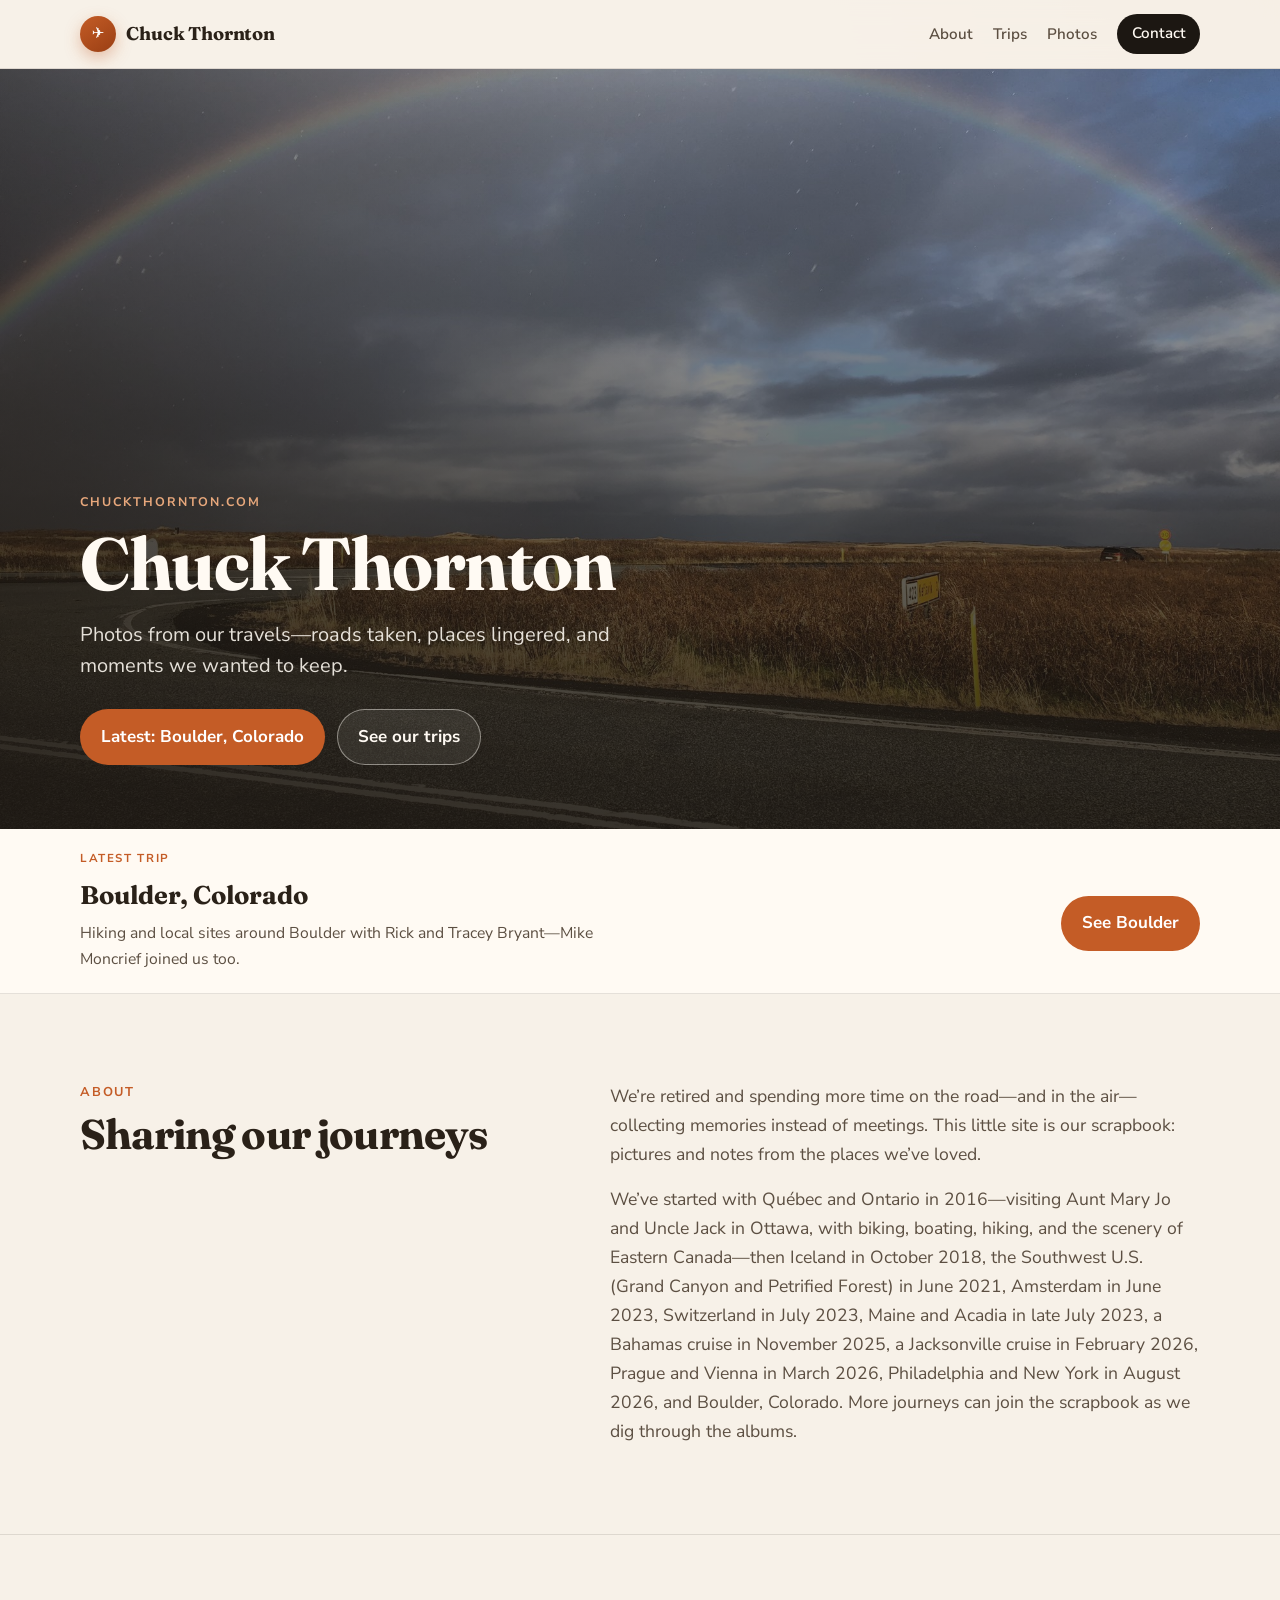
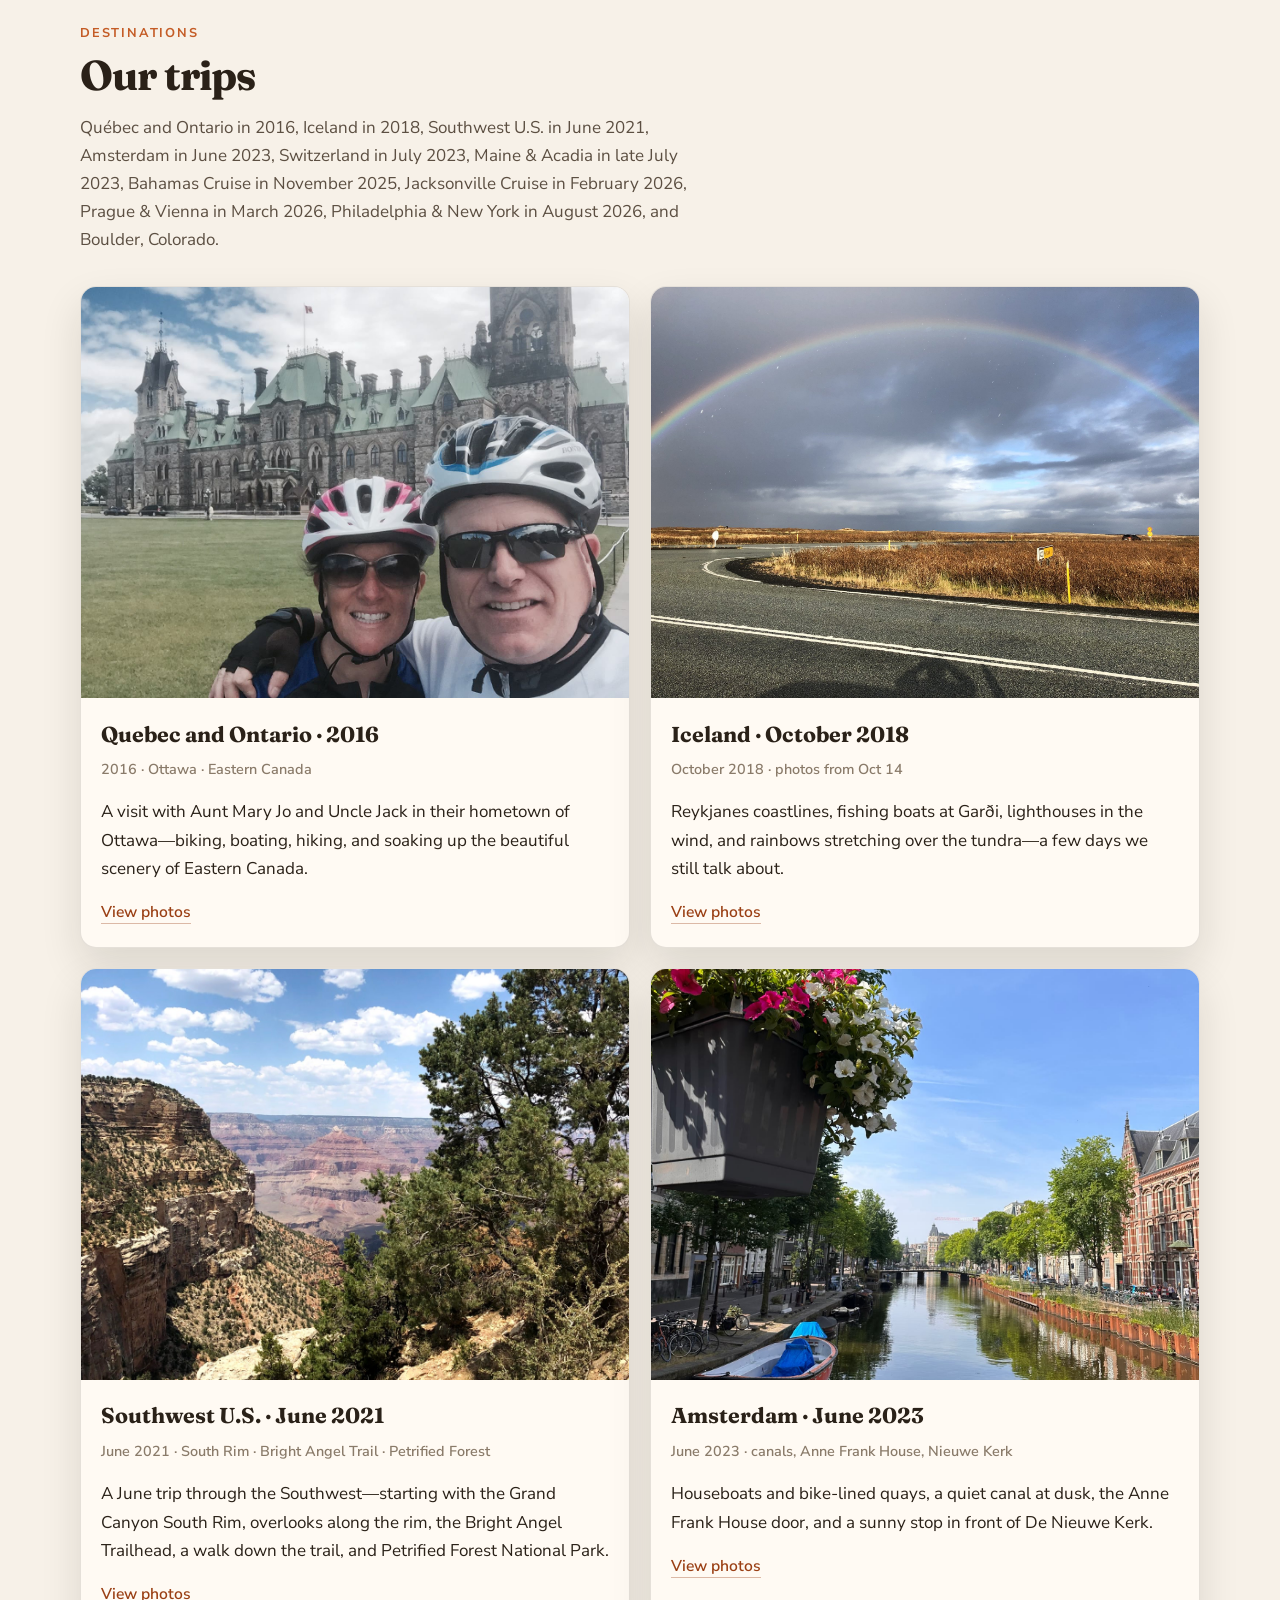
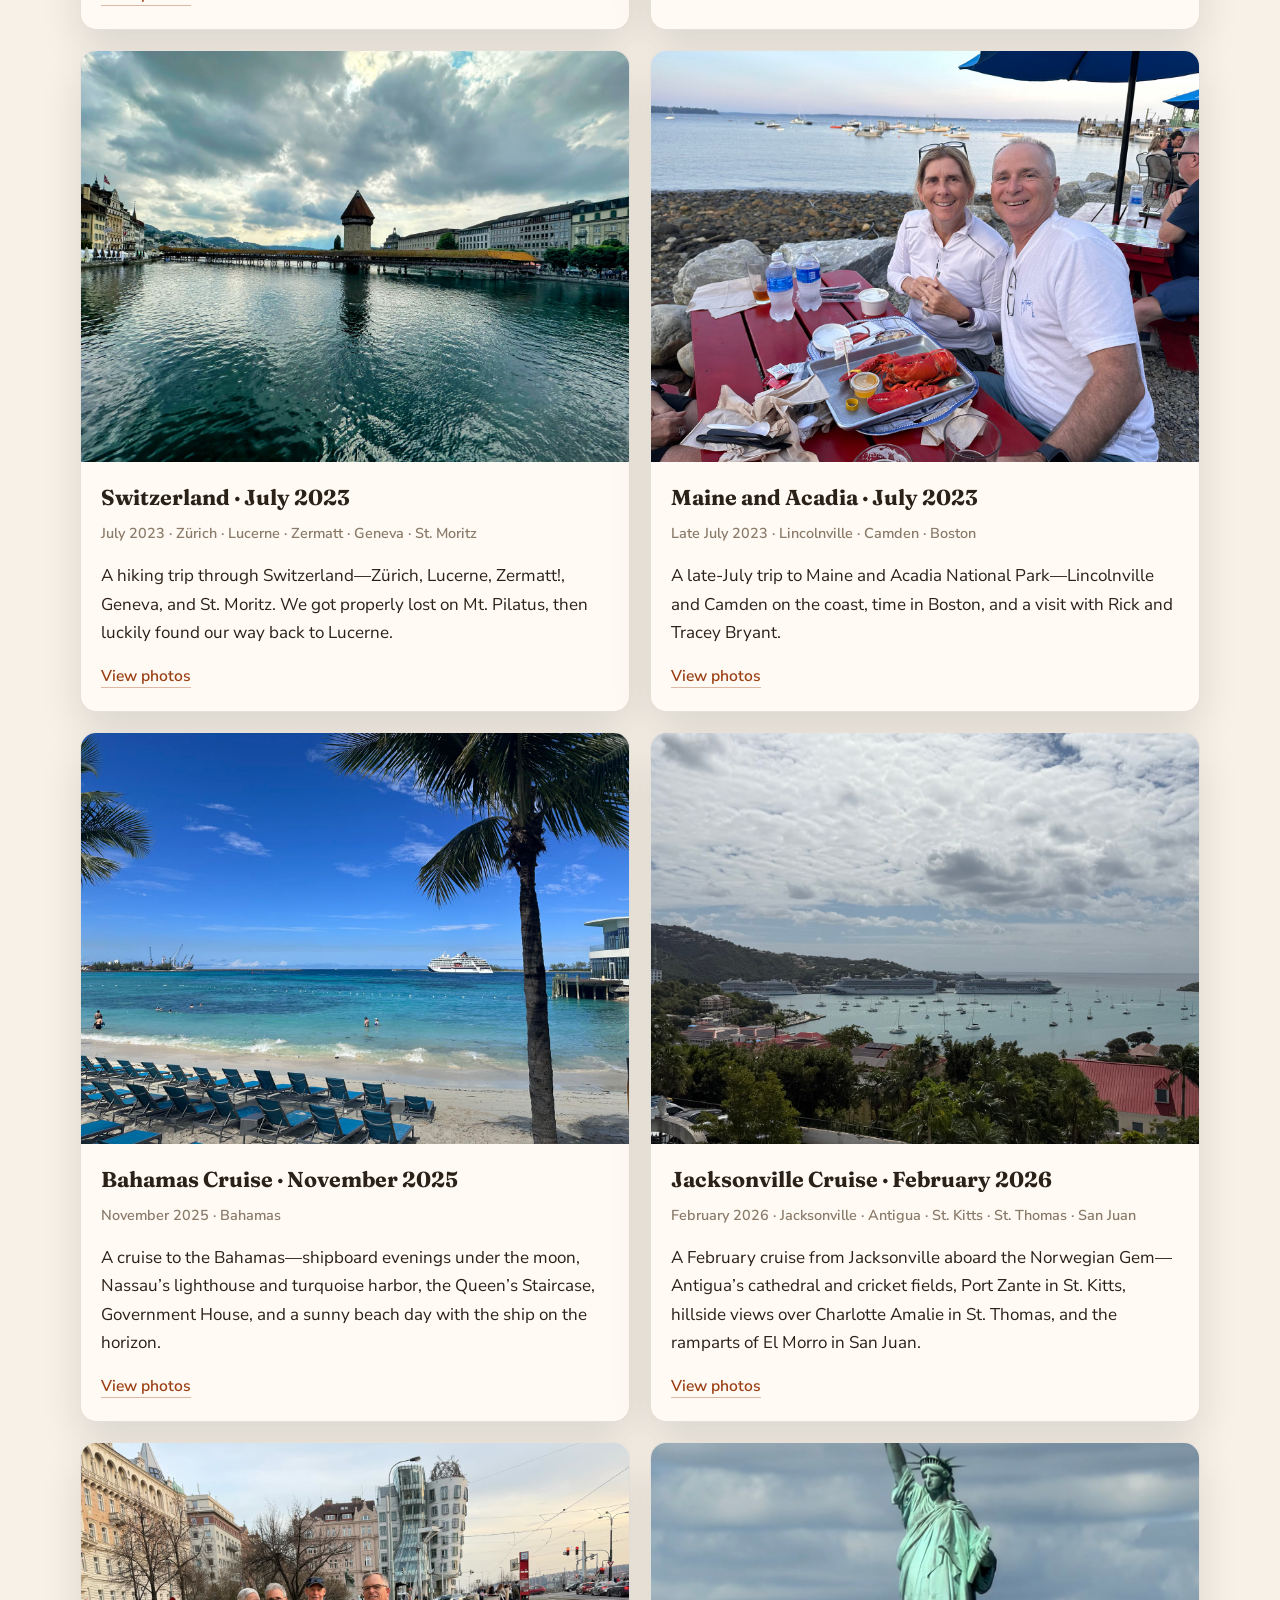
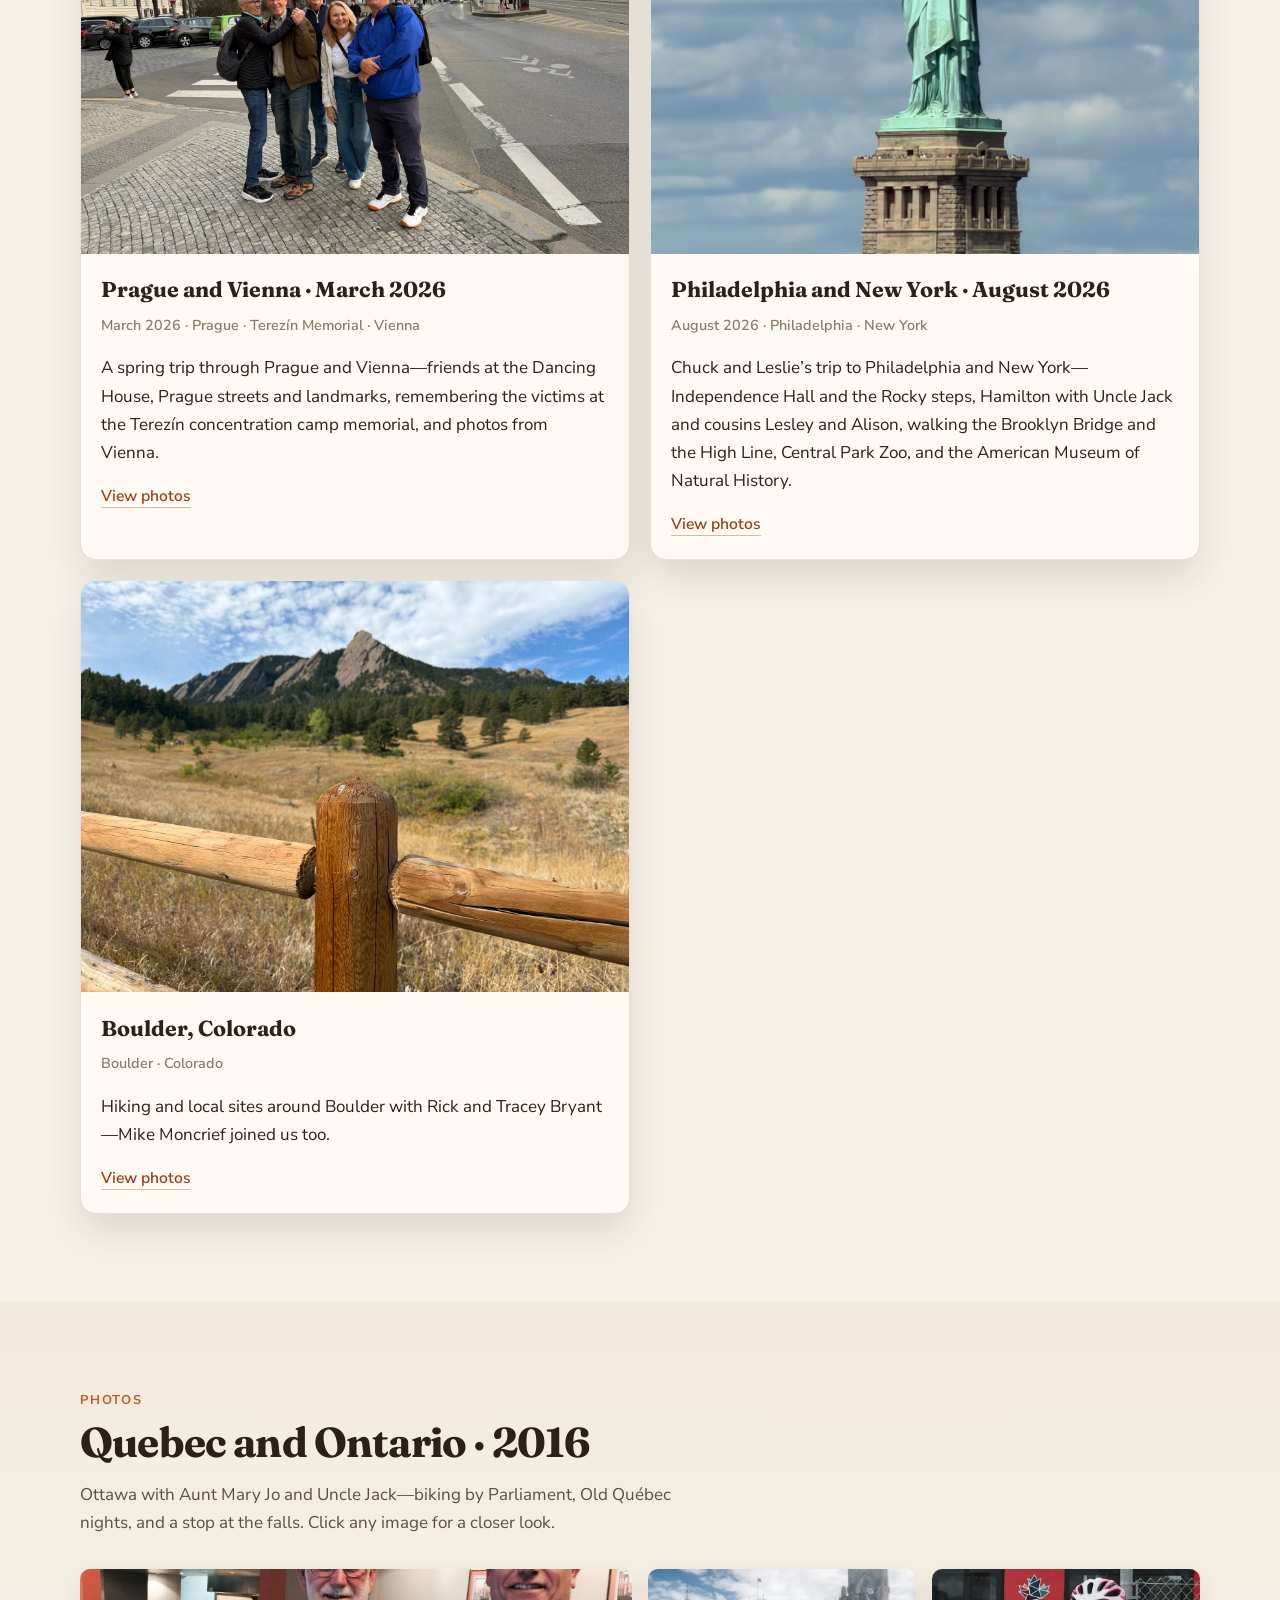
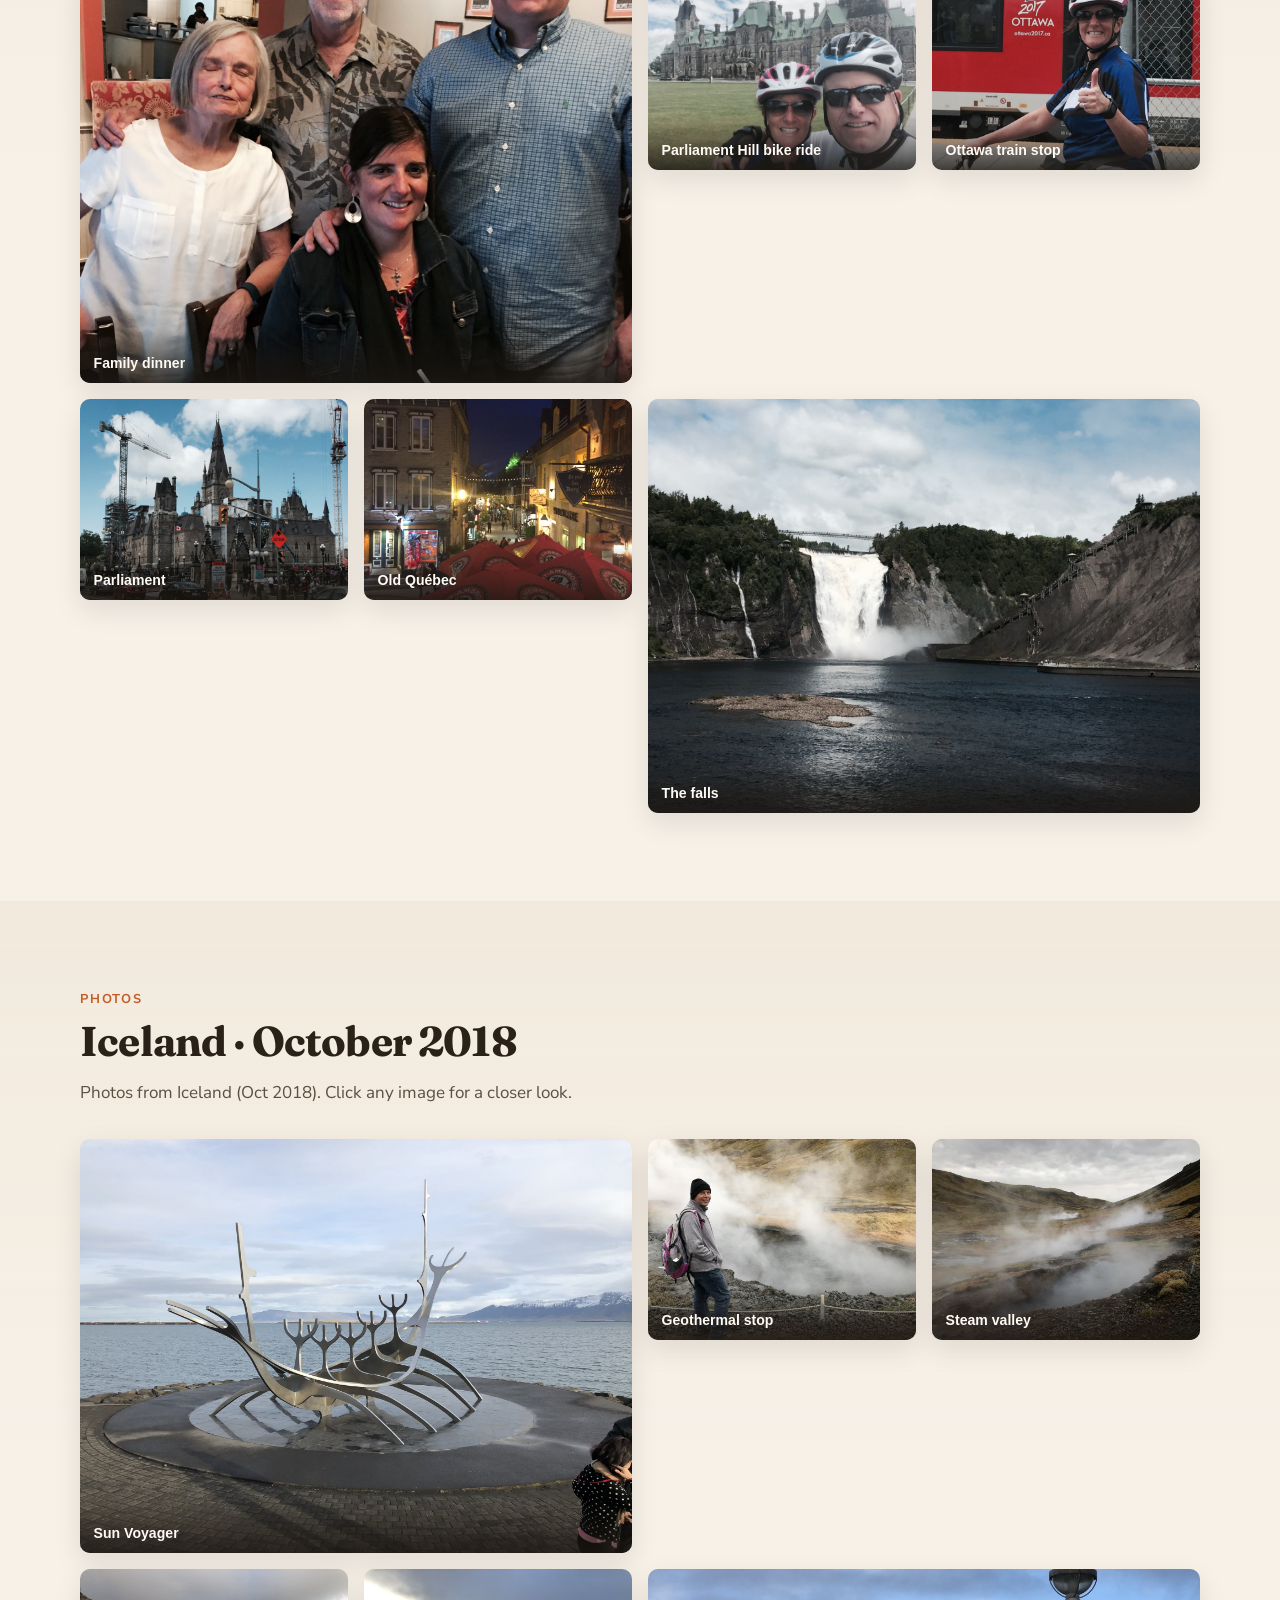
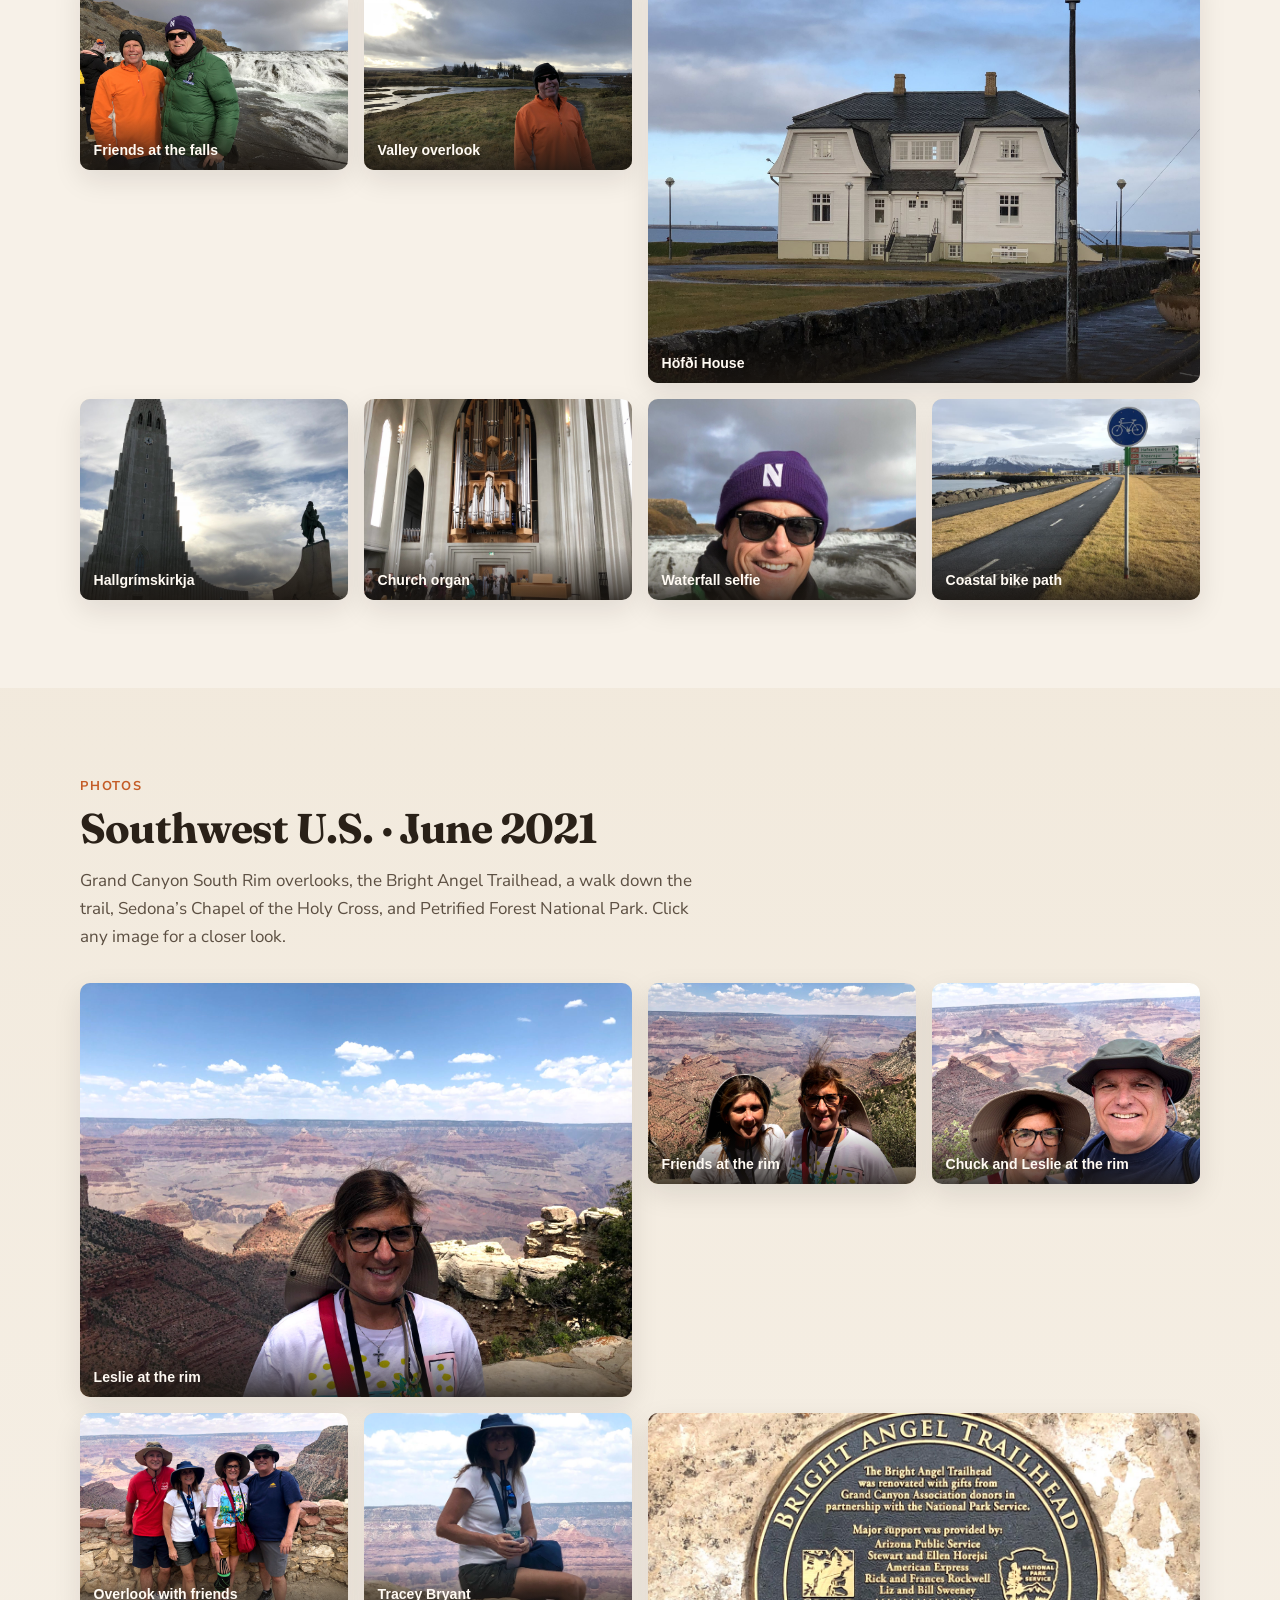
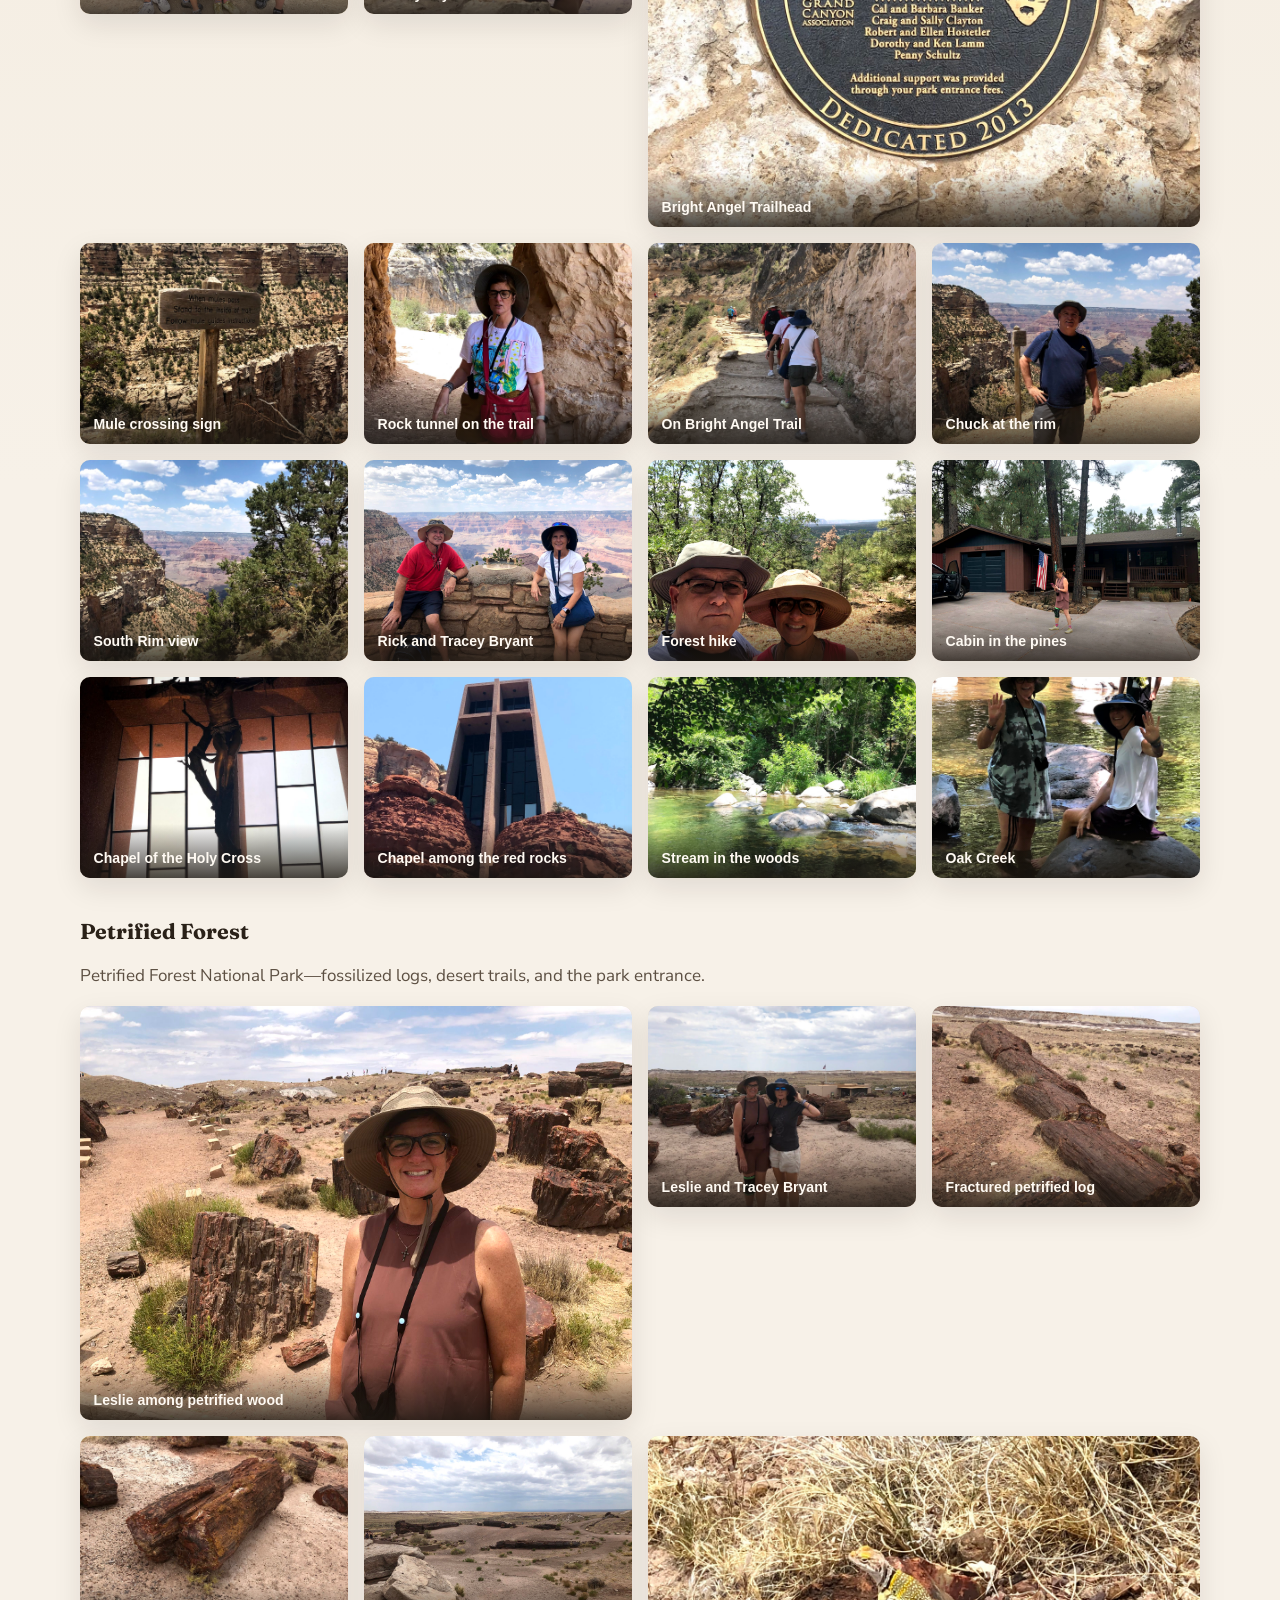
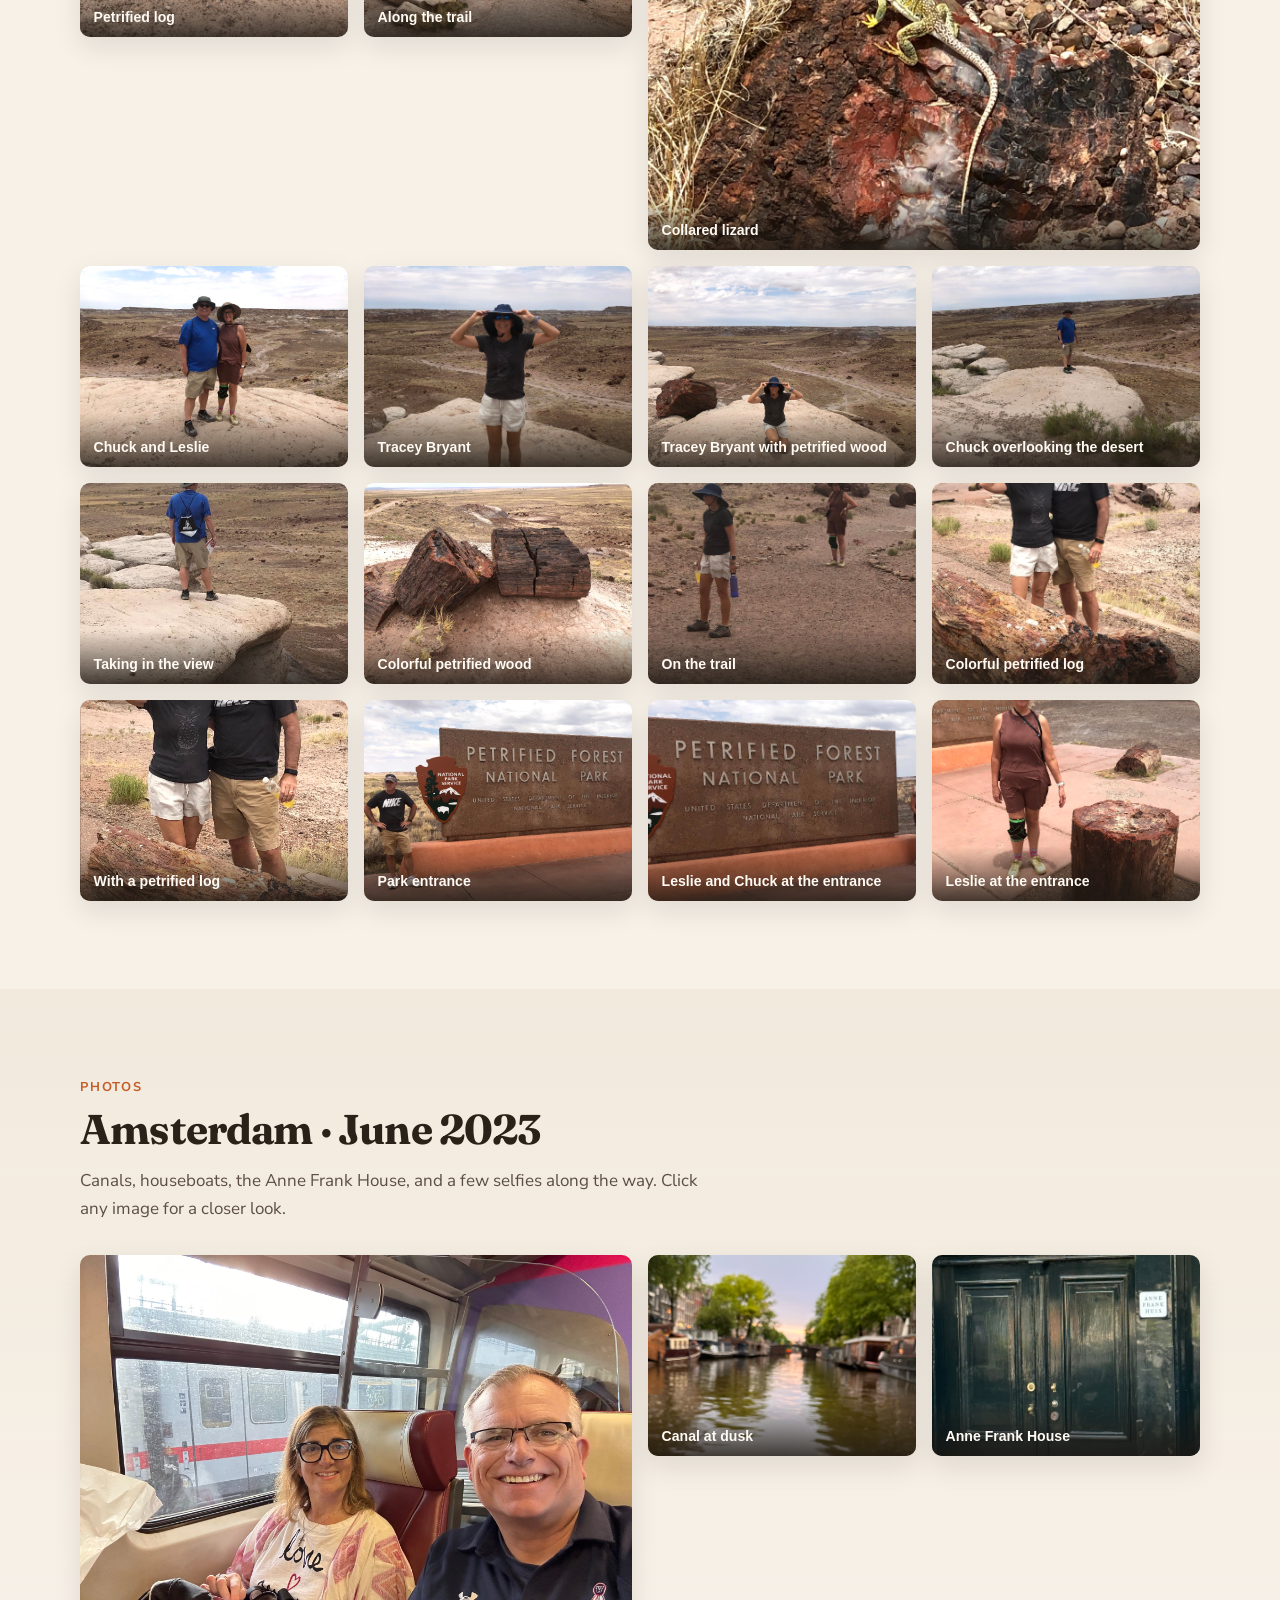
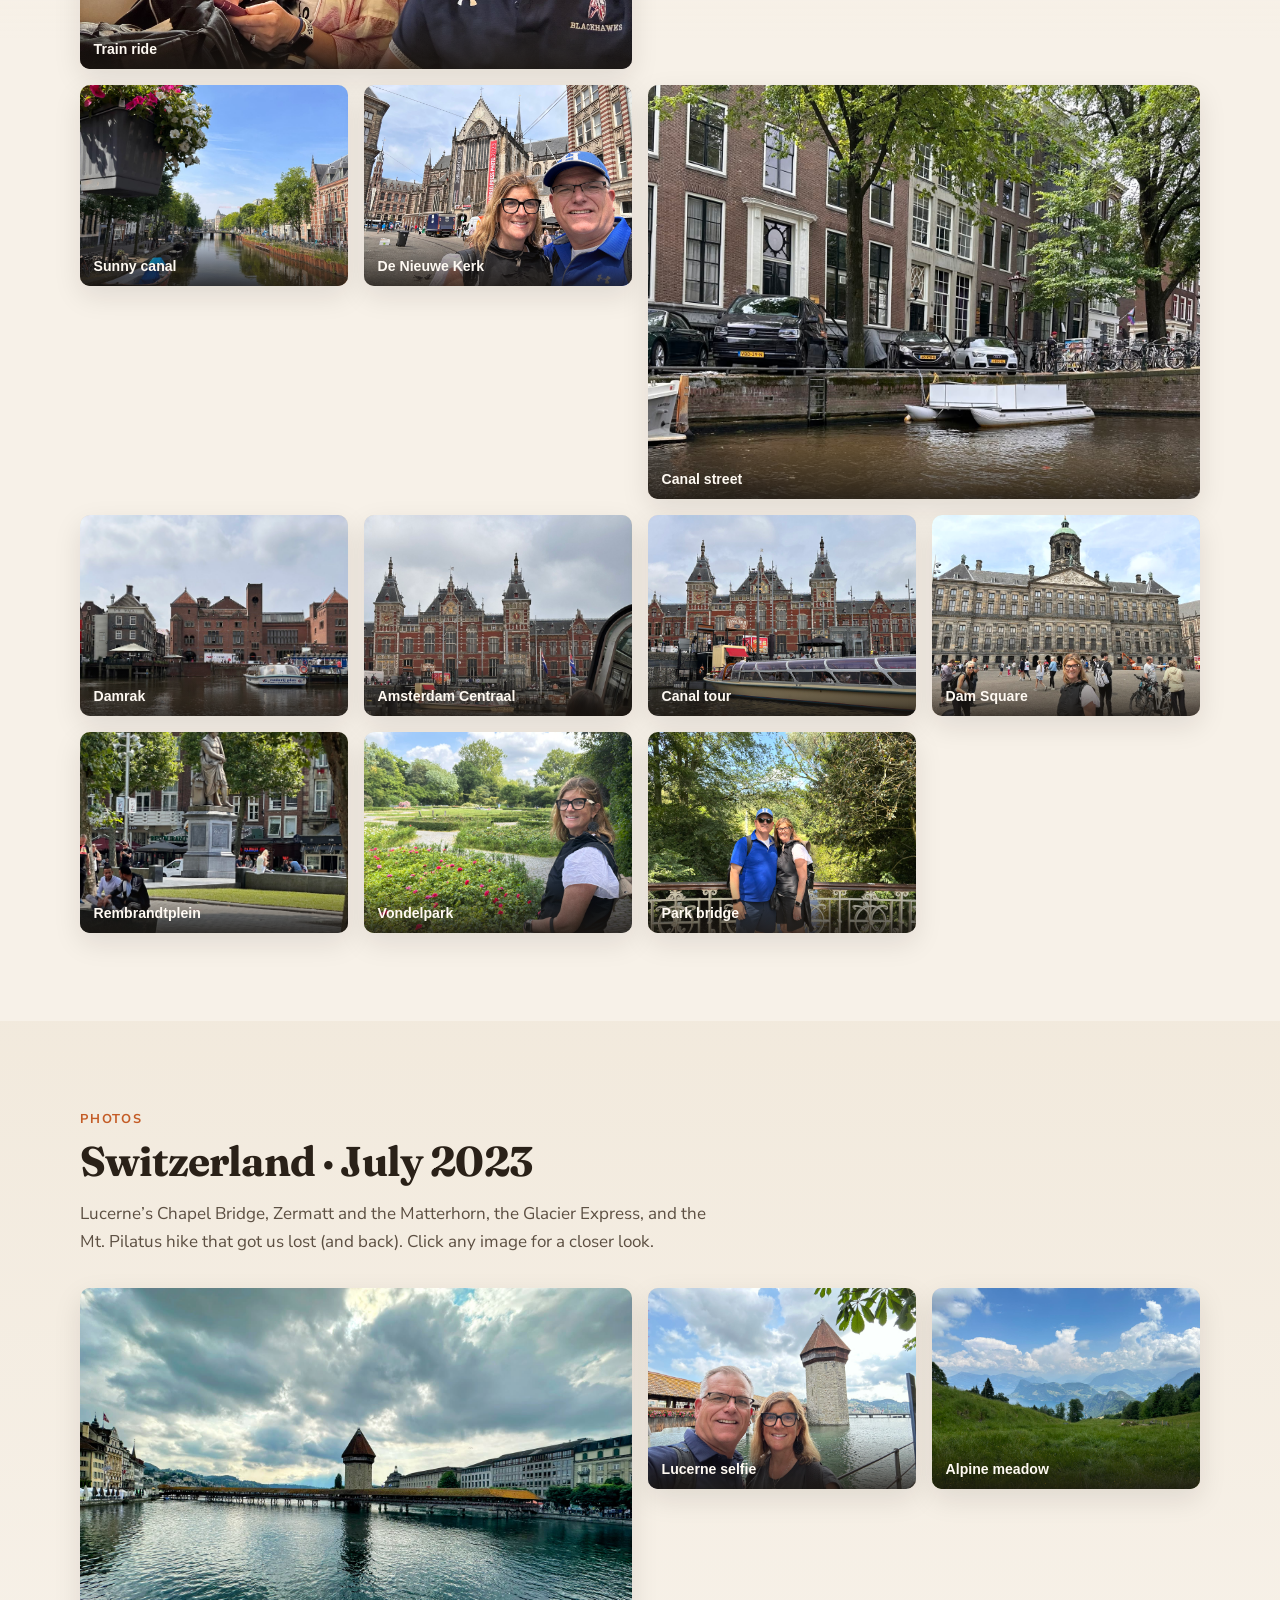
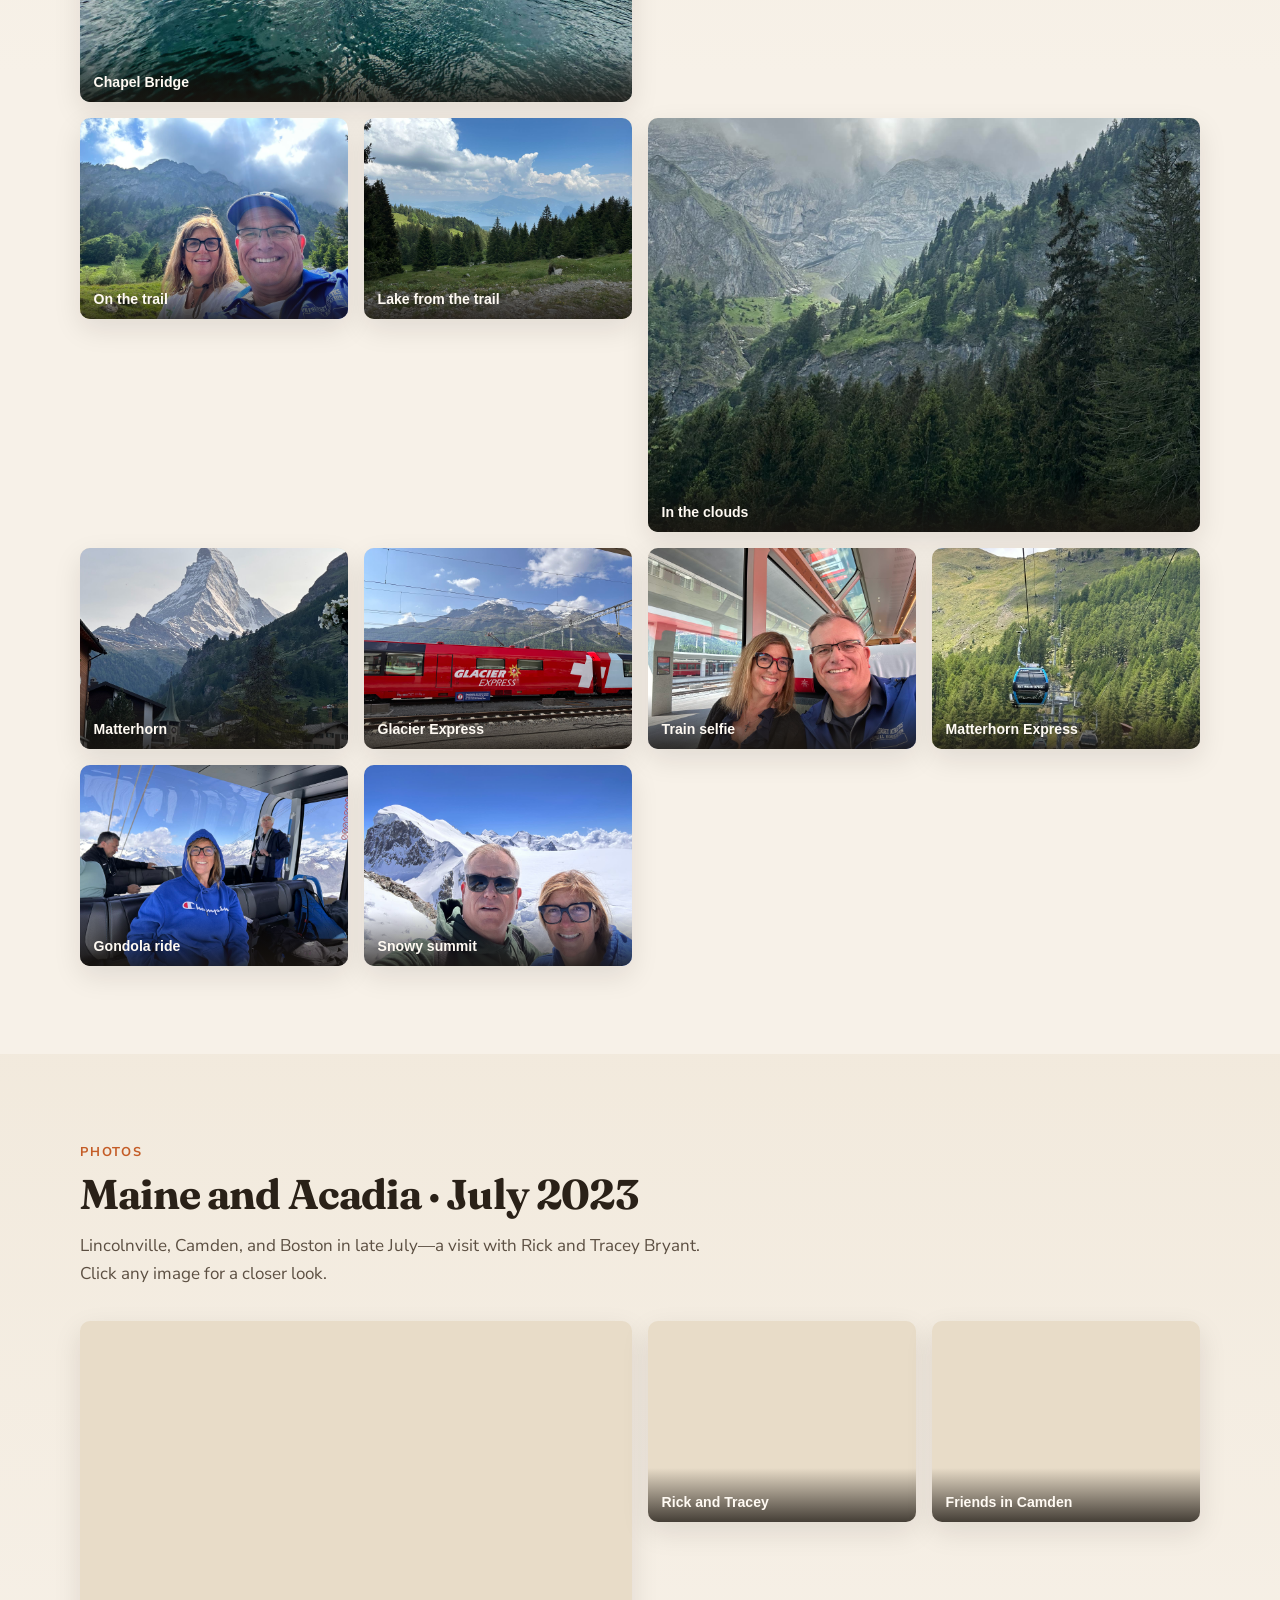
==== index.html @ b2efa2d0 "Add Boulder photos BO_12–BO_16" ====
<!DOCTYPE html>
<html lang="en">
<head>
  <meta charset="UTF-8">
  <meta name="viewport" content="width=device-width, initial-scale=1.0">
  <meta name="description" content="Chuck Thornton — photos from our travels, including Québec &amp; Ontario, Iceland, Grand Canyon &amp; Petrified Forest · Southwest U.S., Amsterdam, Switzerland, Maine &amp; Acadia, a Bahamas cruise, a Jacksonville cruise, Prague &amp; Vienna, Philadelphia &amp; New York, and Boulder, Colorado.">
  <meta name="author" content="Chuck Thornton">
  <title>Chuck Thornton — Our Travels</title>
  <link rel="icon" href="favicon.svg" type="image/svg+xml">
  <link rel="preconnect" href="https://fonts.googleapis.com">
  <link rel="preconnect" href="https://fonts.gstatic.com" crossorigin>
  <link href="https://fonts.googleapis.com/css2?family=Fraunces:opsz,wght@9..144,400;9..144,600;9..144,700&family=Nunito+Sans:opsz,wght@6..12,400;6..12,500;6..12,600;6..12,700&display=swap" rel="stylesheet">
  <link rel="stylesheet" href="styles.css">
</head>
<body>
  <a class="skip-link" href="#main">Skip to content</a>

  <header class="site-header" id="top">
    <div class="container header-inner">
      <a class="logo" href="#top" aria-label="Chuck Thornton — home">
        <span class="logo-mark" aria-hidden="true">✈</span>
        <span class="logo-text">Chuck Thornton</span>
      </a>
      <button class="nav-toggle" type="button" aria-expanded="false" aria-controls="site-nav" aria-label="Open menu">
        <span class="nav-toggle-bar" aria-hidden="true"></span>
        <span class="nav-toggle-bar" aria-hidden="true"></span>
      </button>
      <nav class="site-nav" id="site-nav" aria-label="Primary">
        <ul>
          <li><a href="#about">About</a></li>
          <li><a href="#trips">Trips</a></li>
          <li><a href="#gallery">Photos</a></li>
          <li><a href="#contact" class="nav-cta">Contact</a></li>
        </ul>
      </nav>
    </div>
  </header>

  <main id="main">
    <section class="hero" aria-labelledby="hero-heading">
      <div class="hero-media" aria-hidden="true">
        <img
          src="IMG_2860.jpg"
          alt=""
          width="1600"
          height="900"
          fetchpriority="high">
        <div class="hero-overlay"></div>
      </div>
      <div class="container hero-inner">
        <p class="hero-eyebrow">chuckthornton.com</p>
        <h1 id="hero-heading" class="hero-title">Chuck Thornton</h1>
        <p class="hero-tagline">
          Photos from our travels—roads taken, places lingered,
          and moments we wanted to keep.
        </p>
        <div class="hero-actions">
          <a class="btn btn-primary" href="#gallery-boulder">Latest: Boulder, Colorado</a>
          <a class="btn btn-ghost" href="#trips">See our trips</a>
        </div>
      </div>
    </section>

    <aside class="latest-trip" aria-label="Latest trip">
      <div class="container latest-trip-inner">
        <p class="latest-trip-label">Latest trip</p>
        <div class="latest-trip-body">
          <div>
            <h2 class="latest-trip-title">Boulder, Colorado</h2>
            <p class="latest-trip-copy">
              Hiking and local sites around Boulder with Rick and Tracey Bryant—Mike Moncrief joined us too.
            </p>
          </div>
          <a class="btn btn-primary" href="#gallery-boulder">See Boulder</a>
        </div>
      </div>
    </aside>

    <section class="section about" id="about" aria-labelledby="about-heading">
      <div class="container about-layout">
        <div class="section-header">
          <p class="section-label">About</p>
          <h2 id="about-heading">Sharing our journeys</h2>
        </div>
        <div class="about-copy">
          <p>
            We’re retired and spending more time on the road—and in the air—
            collecting memories instead of meetings. This little site is our
            scrapbook: pictures and notes from the places we’ve loved.
          </p>
          <p>
            We’ve started with Québec and Ontario in 2016—visiting Aunt Mary Jo and Uncle Jack in Ottawa, with
            biking, boating, hiking, and the scenery of Eastern Canada—then Iceland in
            October 2018, the Southwest U.S. (Grand Canyon and Petrified Forest) in June 2021, Amsterdam in June 2023, Switzerland in July 2023, Maine and Acadia
            in late July 2023, a Bahamas cruise in November 2025,
            a Jacksonville cruise in February 2026,
            Prague and Vienna in March 2026, Philadelphia and New York
            in August 2026, and Boulder, Colorado. More journeys can join the scrapbook as we dig through the albums.
          </p>
        </div>
      </div>
    </section>

    <section class="section trips" id="trips" aria-labelledby="trips-heading">
      <div class="container">
        <div class="section-header">
          <p class="section-label">Destinations</p>
          <h2 id="trips-heading">Our trips</h2>
          <p class="section-intro">
            Québec and Ontario in 2016, Iceland in 2018, Southwest U.S. in June 2021, Amsterdam in June 2023, Switzerland in July 2023, Maine &amp; Acadia in late July 2023, Bahamas Cruise in November 2025, Jacksonville Cruise in February 2026, Prague &amp; Vienna in March 2026, Philadelphia &amp; New York in August 2026, and Boulder, Colorado.
          </p>
        </div>
        <ul class="trips-grid">
          <li class="trip-card">
            <div class="trip-image">
              <img
                src="QC_cover.jpg"
                alt="Chuck and Leslie biking at Parliament Hill in Ottawa"
                width="800"
                height="560"
                loading="lazy">
            </div>
            <div class="trip-body">
              <h3>Quebec and Ontario · 2016</h3>
              <p class="trip-meta">2016 · Ottawa · Eastern Canada</p>
              <p>
                A visit with Aunt Mary Jo and Uncle Jack in their hometown of Ottawa—biking, boating,
                hiking, and soaking up the beautiful scenery of Eastern Canada.
              </p>
              <p class="trip-links">
                <a href="#gallery-quebec">View photos</a>
              </p>
            </div>
          </li>
          <li class="trip-card">
            <div class="trip-image">
              <img
                src="IMG_2860.jpg"
                alt="Rainbow over an Icelandic road, October 2018"
                width="800"
                height="560"
                loading="lazy">
            </div>
            <div class="trip-body">
              <h3>Iceland · October 2018</h3>
              <p class="trip-meta">October 2018 · photos from Oct 14</p>
              <p>
                Reykjanes coastlines, fishing boats at Garði, lighthouses in the wind,
                and rainbows stretching over the tundra—a few days we still talk about.
              </p>
              <p class="trip-links">
                <a href="#gallery">View photos</a>
              </p>
            </div>
          </li>
          <li class="trip-card">
            <div class="trip-image">
              <img
                src="GC_cover.jpg"
                alt="South Rim view of the Grand Canyon with pines along the overlook"
                width="800"
                height="560"
                loading="lazy">
            </div>
            <div class="trip-body">
              <h3>Southwest U.S. · June 2021</h3>
              <p class="trip-meta">June 2021 · South Rim · Bright Angel Trail · Petrified Forest</p>
              <p>
                A June trip through the Southwest—starting with the Grand Canyon South Rim,
                overlooks along the rim, the Bright Angel Trailhead, a walk down the trail,
                and Petrified Forest National Park.
              </p>
              <p class="trip-links">
                <a href="#gallery-southwest">View photos</a>
              </p>
            </div>
          </li>
          <li class="trip-card">
            <div class="trip-image">
              <img
                src="AMS_04_canal-sunny.jpg"
                alt="Sunny Amsterdam canal with flower pot and bikes"
                width="800"
                height="560"
                loading="lazy">
            </div>
            <div class="trip-body">
              <h3>Amsterdam · June 2023</h3>
              <p class="trip-meta">June 2023 · canals, Anne Frank House, Nieuwe Kerk</p>
              <p>
                Houseboats and bike-lined quays, a quiet canal at dusk, the Anne Frank
                House door, and a sunny stop in front of De Nieuwe Kerk.
              </p>
              <p class="trip-links">
                <a href="#gallery-amsterdam">View photos</a>
              </p>
            </div>
          </li>
          <li class="trip-card">
            <div class="trip-image">
              <img
                src="CH_cover.jpg"
                alt="Chapel Bridge and Water Tower in Lucerne, Switzerland"
                width="800"
                height="560"
                loading="lazy">
            </div>
            <div class="trip-body">
              <h3>Switzerland · July 2023</h3>
              <p class="trip-meta">July 2023 · Zürich · Lucerne · Zermatt · Geneva · St. Moritz</p>
              <p>
                A hiking trip through Switzerland—Zürich, Lucerne, Zermatt!, Geneva, and
                St. Moritz. We got properly lost on Mt. Pilatus, then luckily found our way
                back to Lucerne.
              </p>
              <p class="trip-links">
                <a href="#gallery-switzerland">View photos</a>
              </p>
            </div>
          </li>

          <li class="trip-card">
            <div class="trip-image">
              <img
                src="ME_09_lobster-dinner.jpg"
                alt="Lobster dinner by the harbor in Maine"
                width="800"
                height="560"
                loading="lazy">
            </div>
            <div class="trip-body">
              <h3>Maine and Acadia · July 2023</h3>
              <p class="trip-meta">Late July 2023 · Lincolnville · Camden · Boston</p>
              <p>
                A late-July trip to Maine and Acadia National Park—Lincolnville and Camden on the coast,
                time in Boston, and a visit with Rick and Tracey Bryant.
              </p>
              <p class="trip-links">
                <a href="#gallery-maine">View photos</a>
              </p>
            </div>
          </li>

          <li class="trip-card">
            <div class="trip-image">
              <img
                src="BH_cover.jpg"
                alt="Turquoise Bahamian beach with lounge chairs, palms, and a cruise ship on the horizon"
                width="800"
                height="560"
                loading="lazy">
            </div>
            <div class="trip-body">
              <h3>Bahamas Cruise · November 2025</h3>
              <p class="trip-meta">November 2025 · Bahamas</p>
              <p>
                A cruise to the Bahamas—shipboard evenings under the moon,
                Nassau’s lighthouse and turquoise harbor, the Queen’s Staircase, Government House,
                and a sunny beach day with the ship on the horizon.
              </p>
              <p class="trip-links">
                <a href="#gallery-bahamas">View photos</a>
              </p>
            </div>
          </li>


          <li class="trip-card">
            <div class="trip-image">
              <img
                src="JC_cover.jpg"
                alt="Overlook of Charlotte Amalie harbor with sailboats and cruise ships in St. Thomas"
                width="800"
                height="560"
                loading="lazy">
            </div>
            <div class="trip-body">
              <h3>Jacksonville Cruise · February 2026</h3>
              <p class="trip-meta">February 2026 · Jacksonville · Antigua · St. Kitts · St. Thomas · San Juan</p>
              <p>
                A February cruise from Jacksonville aboard the Norwegian Gem—Antigua’s cathedral and cricket fields,
                Port Zante in St. Kitts, hillside views over Charlotte Amalie in St. Thomas,
                and the ramparts of El Morro in San Juan.
              </p>
              <p class="trip-links">
                <a href="#gallery-jacksonville-cruise">View photos</a>
              </p>
            </div>
          </li>

          <li class="trip-card">
            <div class="trip-image">
              <img
                src="PV_cover.jpg"
                alt="Friends in front of the Dancing House in Prague"
                width="800"
                height="560"
                loading="lazy">
            </div>
            <div class="trip-body">
              <h3>Prague and Vienna · March 2026</h3>
              <p class="trip-meta">March 2026 · Prague · Terezín Memorial · Vienna</p>
              <p>
                A spring trip through Prague and Vienna—friends at the Dancing House, Prague streets and landmarks, remembering the victims at the Terezín concentration camp memorial, and photos from Vienna.
              </p>
              <p class="trip-links">
                <a href="#gallery-prague-vienna">View photos</a>
              </p>
            </div>
          </li>

          <li class="trip-card">
            <div class="trip-image">
              <img
                src="PNY_cover.jpg"
                alt="The Statue of Liberty in New York Harbor"
                width="800"
                height="560"
                loading="lazy">
            </div>
            <div class="trip-body">
              <h3>Philadelphia and New York · August 2026</h3>
              <p class="trip-meta">August 2026 · Philadelphia · New York</p>
              <p>
                Chuck and Leslie’s trip to Philadelphia and New York—Independence Hall and the Rocky steps,
                Hamilton with Uncle Jack and cousins Lesley and Alison, walking the Brooklyn Bridge and the High Line,
                Central Park Zoo, and the American Museum of Natural History.
              </p>
              <p class="trip-links">
                <a href="#gallery-philly-ny">View photos</a>
              </p>
            </div>
          </li>

          <li class="trip-card">
            <div class="trip-image">
              <img
                src="BO_cover.jpg"
                alt="Flatirons through a wooden fence near Boulder, Colorado"
                width="800"
                height="560"
                loading="lazy">
            </div>
            <div class="trip-body">
              <h3>Boulder, Colorado</h3>
              <p class="trip-meta">Boulder · Colorado</p>
              <p>
                Hiking and local sites around Boulder with Rick and Tracey Bryant—Mike Moncrief joined us too.
              </p>
              <p class="trip-links">
                <a href="#gallery-boulder">View photos</a>
              </p>
            </div>
          </li>
        </ul>
      </div>
    </section>

    <section class="section gallery" id="gallery-quebec" aria-labelledby="gallery-quebec-heading">
      <div class="container">
        <div class="section-header">
          <p class="section-label">Photos</p>
          <h2 id="gallery-quebec-heading">Quebec and Ontario · 2016</h2>
          <p class="section-intro">
            Ottawa with Aunt Mary Jo and Uncle Jack—biking by Parliament, Old Québec nights, and a stop at the falls.
            Click any image for a closer look.
          </p>
        </div>
        <ul class="gallery-grid">
          <li>
            <button type="button" class="gallery-item" data-full="QC_01_family-dinner.jpg" data-caption="Dinner with family">
              <img src="QC_01_family-dinner.jpg" alt="Chuck and Leslie at dinner with Aunt Mary Jo and Uncle Jack" width="700" height="525" loading="lazy">
              <span class="gallery-caption">Family dinner</span>
            </button>
          </li>
          <li>
            <button type="button" class="gallery-item" data-full="QC_02_parliament-bike.jpg" data-caption="Biking at Parliament Hill">
              <img src="QC_02_parliament-bike.jpg" alt="Chuck and Leslie in bike gear at Parliament Hill" width="700" height="525" loading="lazy">
              <span class="gallery-caption">Parliament Hill bike ride</span>
            </button>
          </li>
          <li>
            <button type="button" class="gallery-item" data-full="QC_03_ottawa-train.jpg" data-caption="Ottawa by bike">
              <img src="QC_03_ottawa-train.jpg" alt="Leslie on a bike giving thumbs up by a red Ottawa train" width="700" height="525" loading="lazy">
              <span class="gallery-caption">Ottawa train stop</span>
            </button>
          </li>
          <li>
            <button type="button" class="gallery-item" data-full="QC_04_parliament.jpg" data-caption="Parliament Buildings">
              <img src="QC_04_parliament.jpg" alt="Canadian Parliament Buildings in Ottawa" width="700" height="525" loading="lazy">
              <span class="gallery-caption">Parliament</span>
            </button>
          </li>
          <li>
            <button type="button" class="gallery-item" data-full="QC_05_old-quebec.jpg" data-caption="Old Québec at night">
              <img src="QC_05_old-quebec.jpg" alt="Evening street scene in Old Québec with red patio umbrellas" width="700" height="525" loading="lazy">
              <span class="gallery-caption">Old Québec</span>
            </button>
          </li>
          <li>
            <button type="button" class="gallery-item" data-full="QC_06_falls.jpg" data-caption="The falls">
              <img src="QC_06_falls.jpg" alt="Wide waterfall with suspension bridge and cliff stairways" width="700" height="525" loading="lazy">
              <span class="gallery-caption">The falls</span>
            </button>
          </li>
        </ul>
      </div>
    </section>

    <section class="section gallery" id="gallery" aria-labelledby="gallery-heading">
      <div class="container">
        <div class="section-header">
          <p class="section-label">Photos</p>
          <h2 id="gallery-heading">Iceland · October 2018</h2>
          <p class="section-intro">
            Photos from Iceland (Oct 2018). Click any image for a closer look.
          </p>
        </div>
        <ul class="gallery-grid">
          <li>
            <button type="button" class="gallery-item" data-full="IMG_new_10_sun_voyager.jpg" data-caption="Sun Voyager sculpture">
              <img src="IMG_new_10_sun_voyager.jpg" alt="Sun Voyager stainless steel sculpture on Reykjavík waterfront" width="700" height="525" loading="lazy">
              <span class="gallery-caption">Sun Voyager</span>
            </button>
          </li>
          <li>
            <button type="button" class="gallery-item" data-full="IMG_new_03_steam_portrait.jpg" data-caption="Geothermal steam">
              <img src="IMG_new_03_steam_portrait.jpg" alt="Chuck at a steaming geothermal area in Iceland" width="700" height="525" loading="lazy">
              <span class="gallery-caption">Geothermal stop</span>
            </button>
          </li>
          <li>
            <button type="button" class="gallery-item" data-full="IMG_new_04_steam_valley.jpg" data-caption="Steam in the valley">
              <img src="IMG_new_04_steam_valley.jpg" alt="Steam rising from hot springs in an Icelandic valley" width="700" height="525" loading="lazy">
              <span class="gallery-caption">Steam valley</span>
            </button>
          </li>
          <li>
            <button type="button" class="gallery-item" data-full="IMG_new_05_friends_falls.jpg" data-caption="Friends at the falls">
              <img src="IMG_new_05_friends_falls.jpg" alt="Chuck and a friend smiling in front of a wide waterfall" width="700" height="525" loading="lazy">
              <span class="gallery-caption">Friends at the falls</span>
            </button>
          </li>
          <li>
            <button type="button" class="gallery-item" data-full="IMG_new_06_thingvellir.jpg" data-caption="Wide valley view">
              <img src="IMG_new_06_thingvellir.jpg" alt="Chuck in orange fleece with valley and white buildings behind" width="700" height="525" loading="lazy">
              <span class="gallery-caption">Valley overlook</span>
            </button>
          </li>

          <li>
            <button type="button" class="gallery-item" data-full="IMG_new_07_hofdi.jpg" data-caption="Höfði House · Reykjavík">
              <img src="IMG_new_07_hofdi.jpg" alt="White Höfði House by the water in Reykjavík" width="700" height="525" loading="lazy">
              <span class="gallery-caption">Höfði House</span>
            </button>
          </li>
          <li>
            <button type="button" class="gallery-item" data-full="IMG_new_08_hallgrimskirkja.jpg" data-caption="Hallgrímskirkja &amp; Leif Erikson">
              <img src="IMG_new_08_hallgrimskirkja.jpg" alt="Hallgrímskirkja church tower and Leif Erikson statue in Reykjavík" width="700" height="525" loading="lazy">
              <span class="gallery-caption">Hallgrímskirkja</span>
            </button>
          </li>
          <li>
            <button type="button" class="gallery-item" data-full="IMG_new_09_organ.jpg" data-caption="Pipe organ inside Hallgrímskirkja">
              <img src="IMG_new_09_organ.jpg" alt="Large pipe organ inside Hallgrímskirkja" width="700" height="525" loading="lazy">
              <span class="gallery-caption">Church organ</span>
            </button>
          </li>
          <li>
            <button type="button" class="gallery-item" data-full="IMG_new_02_waterfall_selfie.jpg" data-caption="Chuck at the waterfall">
              <img src="IMG_new_02_waterfall_selfie.jpg" alt="Chuck smiling in front of a powerful Icelandic waterfall" width="700" height="525" loading="lazy">
              <span class="gallery-caption">Waterfall selfie</span>
            </button>
          </li>
          <li>
            <button type="button" class="gallery-item" data-full="IMG_new_11_bike_path.jpg" data-caption="Coastal bike path">
              <img src="IMG_new_11_bike_path.jpg" alt="Coastal bike path with mountain view near Reykjavík" width="700" height="525" loading="lazy">
              <span class="gallery-caption">Coastal bike path</span>
            </button>
          </li>
        </ul>
      </div>
    </section>

    <section class="section gallery" id="gallery-southwest" aria-labelledby="gallery-southwest-heading">
      <div class="container">
        <div class="section-header">
          <p class="section-label">Photos</p>
          <h2 id="gallery-southwest-heading">Southwest U.S. · June 2021</h2>
          <p class="section-intro">
            Grand Canyon South Rim overlooks, the Bright Angel Trailhead, a walk down the trail, Sedona’s Chapel of the Holy Cross, and Petrified Forest National Park. Click any image for a closer look.
          </p>
        </div>
        <ul class="gallery-grid">
          <li>
            <button type="button" class="gallery-item" data-full="GC_01_IMG_7178.jpg" data-caption="Leslie at a South Rim overlook">
              <img src="GC_01_IMG_7178.jpg" alt="Leslie smiling at a Grand Canyon South Rim overlook" width="700" height="525" loading="lazy">
              <span class="gallery-caption">Leslie at the rim</span>
            </button>
          </li>
          <li>
            <button type="button" class="gallery-item" data-full="GC_02_IMG_7183.jpg" data-caption="Friends at a rim overlook">
              <img src="GC_02_IMG_7183.jpg" alt="Friends smiling at a Grand Canyon rim overlook" width="700" height="525" loading="lazy">
              <span class="gallery-caption">Friends at the rim</span>
            </button>
          </li>
          <li>
            <button type="button" class="gallery-item" data-full="GC_03_IMG_7184.jpg" data-caption="Chuck and Leslie at a rim overlook">
              <img src="GC_03_IMG_7184.jpg" alt="Chuck and Leslie at a Grand Canyon rim overlook" width="700" height="525" loading="lazy">
              <span class="gallery-caption">Chuck and Leslie at the rim</span>
            </button>
          </li>
          <li>
            <button type="button" class="gallery-item" data-full="GC_04_IMG_7186.jpg" data-caption="Friends at a rim overlook">
              <img src="GC_04_IMG_7186.jpg" alt="Four friends standing at a Grand Canyon rim overlook" width="700" height="525" loading="lazy">
              <span class="gallery-caption">Overlook with friends</span>
            </button>
          </li>
          <li>
            <button type="button" class="gallery-item" data-full="GC_05_IMG_7187.jpg" data-caption="Tracey Bryant">
              <img src="GC_05_IMG_7187.jpg" alt="Tracey Bryant at the Grand Canyon rim" width="700" height="525" loading="lazy">
              <span class="gallery-caption">Tracey Bryant</span>
            </button>
          </li>
          <li>
            <button type="button" class="gallery-item" data-full="GC_06_IMG_7188.jpg" data-caption="Bright Angel Trailhead plaque">
              <img src="GC_06_IMG_7188.jpg" alt="Bronze Bright Angel Trailhead commemorative plaque on the rock" width="700" height="525" loading="lazy">
              <span class="gallery-caption">Bright Angel Trailhead</span>
            </button>
          </li>
          <li>
            <button type="button" class="gallery-item" data-full="GC_07_IMG_7189.jpg" data-caption="Mule crossing sign on the trail">
              <img src="GC_07_IMG_7189.jpg" alt="Wooden trail sign: when mules pass, stand to the inside of trail" width="700" height="525" loading="lazy">
              <span class="gallery-caption">Mule crossing sign</span>
            </button>
          </li>
          <li>
            <button type="button" class="gallery-item" data-full="GC_08_IMG_7191.jpg" data-caption="Leslie in a rock tunnel on the trail">
              <img src="GC_08_IMG_7191.jpg" alt="Leslie standing in a rock tunnel along a Grand Canyon trail" width="700" height="525" loading="lazy">
              <span class="gallery-caption">Rock tunnel on the trail</span>
            </button>
          </li>
          <li>
            <button type="button" class="gallery-item" data-full="GC_09_IMG_7195.jpg" data-caption="Hiking Bright Angel Trail">
              <img src="GC_09_IMG_7195.jpg" alt="Hikers walking along Bright Angel Trail beside the canyon wall" width="700" height="525" loading="lazy">
              <span class="gallery-caption">On Bright Angel Trail</span>
            </button>
          </li>
          <li>
            <button type="button" class="gallery-item" data-full="GC_10_IMG_7199.jpg" data-caption="Chuck at a South Rim overlook">
              <img src="GC_10_IMG_7199.jpg" alt="Chuck standing at a Grand Canyon South Rim overlook" width="700" height="525" loading="lazy">
              <span class="gallery-caption">Chuck at the rim</span>
            </button>
          </li>
          <li>
            <button type="button" class="gallery-item" data-full="GC_11_IMG_7200.jpg" data-caption="South Rim view">
              <img src="GC_11_IMG_7200.jpg" alt="Grand Canyon South Rim view with pines along the overlook" width="700" height="525" loading="lazy">
              <span class="gallery-caption">South Rim view</span>
            </button>
          </li>
          <li>
            <button type="button" class="gallery-item" data-full="GC_12_IMG_7209.jpg" data-caption="Rick and Tracey Bryant">
              <img src="GC_12_IMG_7209.jpg" alt="Rick and Tracey Bryant at a Grand Canyon overlook wall" width="700" height="525" loading="lazy">
              <span class="gallery-caption">Rick and Tracey Bryant</span>
            </button>
          </li>
          <li>
            <button type="button" class="gallery-item" data-full="GC_13_IMG_7238.jpg" data-caption="Chuck and Leslie on a forest hike">
              <img src="GC_13_IMG_7238.jpg" alt="Chuck and Leslie selfie on a forest hike with a distant mesa" width="700" height="525" loading="lazy">
              <span class="gallery-caption">Forest hike</span>
            </button>
          </li>
          <li>
            <button type="button" class="gallery-item" data-full="GC_14_IMG_7248.jpg" data-caption="Cabin in the pines">
              <img src="GC_14_IMG_7248.jpg" alt="Leslie walking in front of a cabin among ponderosa pines" width="700" height="525" loading="lazy">
              <span class="gallery-caption">Cabin in the pines</span>
            </button>
          </li>
          <li>
            <button type="button" class="gallery-item" data-full="PF_01_IMG_7221.jpg" data-caption="Chapel of the Holy Cross · Sedona">
              <img src="PF_01_IMG_7221.jpg" alt="Crucifix and window view inside the Chapel of the Holy Cross in Sedona" width="700" height="525" loading="lazy">
              <span class="gallery-caption">Chapel of the Holy Cross</span>
            </button>
          </li>
          <li>
            <button type="button" class="gallery-item" data-full="PF_02_IMG_7222.jpg" data-caption="Chapel of the Holy Cross · Sedona">
              <img src="PF_02_IMG_7222.jpg" alt="Chapel of the Holy Cross built into Sedona red rocks" width="700" height="525" loading="lazy">
              <span class="gallery-caption">Chapel among the red rocks</span>
            </button>
          </li>
          <li>
            <button type="button" class="gallery-item" data-full="PF_03_IMG_7228.jpg" data-caption="Stream in the woods">
              <img src="PF_03_IMG_7228.jpg" alt="Clear woodland stream flowing over rocks" width="700" height="525" loading="lazy">
              <span class="gallery-caption">Stream in the woods</span>
            </button>
          </li>
          <li>
            <button type="button" class="gallery-item" data-full="PF_04_IMG_7232.jpg" data-caption="Oak Creek">
              <img src="PF_04_IMG_7232.jpg" alt="Friends waving from Oak Creek" width="700" height="525" loading="lazy">
              <span class="gallery-caption">Oak Creek</span>
            </button>
          </li>
        </ul>

        <h3 class="vienna-heading" id="petrified-forest-photos">Petrified Forest</h3>
        <p class="section-intro" style="margin-top:0.25rem;margin-bottom:1rem;">
          Petrified Forest National Park—fossilized logs, desert trails, and the park entrance.
        </p>
        <ul class="gallery-grid">
          <li>
            <button type="button" class="gallery-item" data-full="PF_05_IMG_7251.jpg" data-caption="Leslie among petrified wood">
              <img src="PF_05_IMG_7251.jpg" alt="Leslie smiling among petrified wood logs" width="700" height="525" loading="lazy">
              <span class="gallery-caption">Leslie among petrified wood</span>
            </button>
          </li>
          <li>
            <button type="button" class="gallery-item" data-full="PF_06_IMG_7252.jpg" data-caption="Leslie and Tracey Bryant with petrified logs">
              <img src="PF_06_IMG_7252.jpg" alt="Leslie and Tracey Bryant standing by petrified logs near the visitor center" width="700" height="525" loading="lazy">
              <span class="gallery-caption">Leslie and Tracey Bryant</span>
            </button>
          </li>
          <li>
            <button type="button" class="gallery-item" data-full="PF_07_IMG_7253.jpg" data-caption="Fractured petrified log">
              <img src="PF_07_IMG_7253.jpg" alt="Large fractured petrified log segments in the desert" width="700" height="525" loading="lazy">
              <span class="gallery-caption">Fractured petrified log</span>
            </button>
          </li>
          <li>
            <button type="button" class="gallery-item" data-full="PF_08_IMG_7254.jpg" data-caption="Petrified log in the desert">
              <img src="PF_08_IMG_7254.jpg" alt="Petrified log lying across arid desert ground" width="700" height="525" loading="lazy">
              <span class="gallery-caption">Petrified log</span>
            </button>
          </li>
          <li>
            <button type="button" class="gallery-item" data-full="PF_09_IMG_7255.jpg" data-caption="Petrified wood along the trail">
              <img src="PF_09_IMG_7255.jpg" alt="Segmented petrified wood logs along a desert trail" width="700" height="525" loading="lazy">
              <span class="gallery-caption">Along the trail</span>
            </button>
          </li>
          <li>
            <button type="button" class="gallery-item" data-full="PF_10_IMG_7257.jpg" data-caption="Collared lizard on petrified wood">
              <img src="PF_10_IMG_7257.jpg" alt="Colorful collared lizard resting on petrified wood" width="700" height="525" loading="lazy">
              <span class="gallery-caption">Collared lizard</span>
            </button>
          </li>
          <li>
            <button type="button" class="gallery-item" data-full="PF_11_IMG_7259.jpg" data-caption="Chuck and Leslie on the rocks">
              <img src="PF_11_IMG_7259.jpg" alt="Chuck and Leslie standing on a rock formation at Petrified Forest" width="700" height="525" loading="lazy">
              <span class="gallery-caption">Chuck and Leslie</span>
            </button>
          </li>
          <li>
            <button type="button" class="gallery-item" data-full="PF_12_IMG_7260.jpg" data-caption="Tracey Bryant at Petrified Forest">
              <img src="PF_12_IMG_7260.jpg" alt="Tracey Bryant on a rock overlook at Petrified Forest" width="700" height="525" loading="lazy">
              <span class="gallery-caption">Tracey Bryant</span>
            </button>
          </li>
          <li>
            <button type="button" class="gallery-item" data-full="PF_13_IMG_7261.jpg" data-caption="Tracey Bryant with petrified wood">
              <img src="PF_13_IMG_7261.jpg" alt="Tracey Bryant kneeling beside petrified wood" width="700" height="525" loading="lazy">
              <span class="gallery-caption">Tracey Bryant with petrified wood</span>
            </button>
          </li>
          <li>
            <button type="button" class="gallery-item" data-full="PF_14_IMG_7263.jpg" data-caption="Chuck overlooking the desert">
              <img src="PF_14_IMG_7263.jpg" alt="Chuck standing on a rock overlook above the desert" width="700" height="525" loading="lazy">
              <span class="gallery-caption">Chuck overlooking the desert</span>
            </button>
          </li>
          <li>
            <button type="button" class="gallery-item" data-full="PF_15_IMG_7264.jpg" data-caption="Chuck taking in the view">
              <img src="PF_15_IMG_7264.jpg" alt="Chuck looking out over the Petrified Forest landscape" width="700" height="525" loading="lazy">
              <span class="gallery-caption">Taking in the view</span>
            </button>
          </li>
          <li>
            <button type="button" class="gallery-item" data-full="PF_16_IMG_7266.jpg" data-caption="Colorful petrified wood">
              <img src="PF_16_IMG_7266.jpg" alt="Large petrified wood sections showing colorful mineral interiors" width="700" height="525" loading="lazy">
              <span class="gallery-caption">Colorful petrified wood</span>
            </button>
          </li>
          <li>
            <button type="button" class="gallery-item" data-full="PF_17_IMG_7267.jpg" data-caption="Tracey Bryant and Leslie on the trail">
              <img src="PF_17_IMG_7267.jpg" alt="Tracey Bryant and Leslie on a rock-lined trail at Petrified Forest" width="700" height="525" loading="lazy">
              <span class="gallery-caption">On the trail</span>
            </button>
          </li>
          <li>
            <button type="button" class="gallery-item" data-full="PF_18_IMG_7269.jpg" data-caption="Tracey Bryant with a colorful petrified log">
              <img src="PF_18_IMG_7269.jpg" alt="Tracey Bryant and a friend behind a colorful petrified log" width="700" height="525" loading="lazy">
              <span class="gallery-caption">Colorful petrified log</span>
            </button>
          </li>
          <li>
            <button type="button" class="gallery-item" data-full="PF_19_IMG_7271.jpg" data-caption="With a petrified log">
              <img src="PF_19_IMG_7271.jpg" alt="Friends posing behind a large petrified log" width="700" height="525" loading="lazy">
              <span class="gallery-caption">With a petrified log</span>
            </button>
          </li>
          <li>
            <button type="button" class="gallery-item" data-full="PF_20_IMG_7272.jpg" data-caption="Chuck at the park entrance">
              <img src="PF_20_IMG_7272.jpg" alt="Chuck beside the Petrified Forest National Park entrance sign" width="700" height="525" loading="lazy">
              <span class="gallery-caption">Park entrance</span>
            </button>
          </li>
          <li>
            <button type="button" class="gallery-item" data-full="PF_21_IMG_7277.jpg" data-caption="Leslie and Chuck at the entrance">
              <img src="PF_21_IMG_7277.jpg" alt="Leslie and Chuck at the Petrified Forest National Park entrance sign" width="700" height="525" loading="lazy">
              <span class="gallery-caption">Leslie and Chuck at the entrance</span>
            </button>
          </li>
          <li>
            <button type="button" class="gallery-item" data-full="PF_22_IMG_7278.jpg" data-caption="Leslie at the entrance">
              <img src="PF_22_IMG_7278.jpg" alt="Leslie beside petrified wood at the Petrified Forest entrance" width="700" height="525" loading="lazy">
              <span class="gallery-caption">Leslie at the entrance</span>
            </button>
          </li>
        </ul>
      </div>
    </section>

    <section class="section gallery" id="gallery-amsterdam" aria-labelledby="gallery-amsterdam-heading">
      <div class="container">
        <div class="section-header">
          <p class="section-label">Photos</p>
          <h2 id="gallery-amsterdam-heading">Amsterdam · June 2023</h2>
          <p class="section-intro">
            Canals, houseboats, the Anne Frank House, and a few selfies along the way. Click any image for a closer look.
          </p>
        </div>
        <ul class="gallery-grid">
          <li>
            <button type="button" class="gallery-item" data-full="AMS_01_train.jpg" data-caption="On the train">
              <img src="AMS_01_train.jpg" alt="Chuck and Leslie smiling on a train" width="700" height="525" loading="lazy">
              <span class="gallery-caption">Train ride</span>
            </button>
          </li>
          <li>
            <button type="button" class="gallery-item" data-full="AMS_02_canal-dusk.jpg" data-caption="Canal at dusk">
              <img src="AMS_02_canal-dusk.jpg" alt="Quiet Amsterdam canal with houseboats at dusk" width="700" height="525" loading="lazy">
              <span class="gallery-caption">Canal at dusk</span>
            </button>
          </li>
          <li>
            <button type="button" class="gallery-item" data-full="AMS_03_anne-frank.jpg" data-caption="Anne Frank House">
              <img src="AMS_03_anne-frank.jpg" alt="Dark green doors of the Anne Frank House" width="700" height="525" loading="lazy">
              <span class="gallery-caption">Anne Frank House</span>
            </button>
          </li>
          <li>
            <button type="button" class="gallery-item" data-full="AMS_04_canal-sunny.jpg" data-caption="Sunny canal">
              <img src="AMS_04_canal-sunny.jpg" alt="Bright Amsterdam canal with flower pot and red boat" width="700" height="525" loading="lazy">
              <span class="gallery-caption">Sunny canal</span>
            </button>
          </li>
          <li>
            <button type="button" class="gallery-item" data-full="AMS_05_nieuwe-kerk.jpg" data-caption="De Nieuwe Kerk">
              <img src="AMS_05_nieuwe-kerk.jpg" alt="Chuck and Leslie in front of De Nieuwe Kerk" width="700" height="525" loading="lazy">
              <span class="gallery-caption">De Nieuwe Kerk</span>
            </button>
          </li>
          <li>
            <button type="button" class="gallery-item" data-full="AMS_06_canal-street.jpg" data-caption="Canal street">
              <img src="AMS_06_canal-street.jpg" alt="Amsterdam canal street with parked cars, bikes, and boats" width="700" height="525" loading="lazy">
              <span class="gallery-caption">Canal street</span>
            </button>
          </li>
          <li>
            <button type="button" class="gallery-item" data-full="AMS_07_damrak.jpg" data-caption="Damrak · Amsterdam">
              <img src="AMS_07_damrak.jpg" alt="Canal boat on the Damrak with historic Amsterdam buildings" width="700" height="525" loading="lazy">
              <span class="gallery-caption">Damrak</span>
            </button>
          </li>
          <li>
            <button type="button" class="gallery-item" data-full="AMS_08_centraal.jpg" data-caption="Amsterdam Centraal">
              <img src="AMS_08_centraal.jpg" alt="Amsterdam Centraal station from the water" width="700" height="525" loading="lazy">
              <span class="gallery-caption">Amsterdam Centraal</span>
            </button>
          </li>
          <li>
            <button type="button" class="gallery-item" data-full="AMS_09_canal-tour.jpg" data-caption="Canal tour · Centraal">
              <img src="AMS_09_canal-tour.jpg" alt="Canal tour boat in front of Amsterdam Centraal" width="700" height="525" loading="lazy">
              <span class="gallery-caption">Canal tour</span>
            </button>
          </li>
          <li>
            <button type="button" class="gallery-item" data-full="AMS_10_dam-square.jpg" data-caption="Dam Square">
              <img src="AMS_10_dam-square.jpg" alt="Dam Square with the Royal Palace in Amsterdam" width="700" height="525" loading="lazy">
              <span class="gallery-caption">Dam Square</span>
            </button>
          </li>
          <li>
            <button type="button" class="gallery-item" data-full="AMS_11_rembrandtplein.jpg" data-caption="Rembrandtplein">
              <img src="AMS_11_rembrandtplein.jpg" alt="Rembrandt statue in Rembrandtplein, Amsterdam" width="700" height="525" loading="lazy">
              <span class="gallery-caption">Rembrandtplein</span>
            </button>
          </li>
          <li>
            <button type="button" class="gallery-item" data-full="AMS_12_garden.jpg" data-caption="Vondelpark">
              <img src="AMS_12_garden.jpg" alt="In Vondelpark in Amsterdam" width="700" height="525" loading="lazy">
              <span class="gallery-caption">Vondelpark</span>
            </button>
          </li>
          <li>
            <button type="button" class="gallery-item" data-full="AMS_13_park-bridge.jpg" data-caption="Park bridge">
              <img src="AMS_13_park-bridge.jpg" alt="Couple on a park bridge in Amsterdam" width="700" height="525" loading="lazy">
              <span class="gallery-caption">Park bridge</span>
            </button>
          </li>
        </ul>
      </div>
    </section>

    <section class="section gallery" id="gallery-switzerland" aria-labelledby="gallery-switzerland-heading">
      <div class="container">
        <div class="section-header">
          <p class="section-label">Photos</p>
          <h2 id="gallery-switzerland-heading">Switzerland · July 2023</h2>
          <p class="section-intro">
            Lucerne’s Chapel Bridge, Zermatt and the Matterhorn, the Glacier Express, and the
            Mt. Pilatus hike that got us lost (and back). Click any image for a closer look.
          </p>
        </div>
        <ul class="gallery-grid">
          <li>
            <button type="button" class="gallery-item" data-full="CH_01_chapel-bridge.jpg" data-caption="Chapel Bridge · Lucerne">
              <img src="CH_01_chapel-bridge.jpg" alt="Chapel Bridge and Water Tower over the Reuss River in Lucerne" width="700" height="525" loading="lazy">
              <span class="gallery-caption">Chapel Bridge</span>
            </button>
          </li>
          <li>
            <button type="button" class="gallery-item" data-full="CH_02_lucerne-selfie.jpg" data-caption="Lucerne selfie">
              <img src="CH_02_lucerne-selfie.jpg" alt="Chuck and Leslie smiling by Chapel Bridge in Lucerne" width="700" height="525" loading="lazy">
              <span class="gallery-caption">Lucerne selfie</span>
            </button>
          </li>
          <li>
            <button type="button" class="gallery-item" data-full="CH_03_meadow-lake.jpg" data-caption="Alpine meadow">
              <img src="CH_03_meadow-lake.jpg" alt="Green alpine meadow overlooking a blue lake and mountains" width="700" height="525" loading="lazy">
              <span class="gallery-caption">Alpine meadow</span>
            </button>
          </li>
          <li>
            <button type="button" class="gallery-item" data-full="CH_04_mountain-selfie.jpg" data-caption="On the trail">
              <img src="CH_04_mountain-selfie.jpg" alt="Chuck and Leslie selfie on a Swiss mountain hike" width="700" height="525" loading="lazy">
              <span class="gallery-caption">On the trail</span>
            </button>
          </li>
          <li>
            <button type="button" class="gallery-item" data-full="CH_05_lake-view.jpg" data-caption="Lake from the trail">
              <img src="CH_05_lake-view.jpg" alt="Lake and mountains viewed from a rocky hiking trail" width="700" height="525" loading="lazy">
              <span class="gallery-caption">Lake from the trail</span>
            </button>
          </li>
          <li>
            <button type="button" class="gallery-item" data-full="CH_06_peaks.jpg" data-caption="Mt. Pilatus · in the clouds">
              <img src="CH_06_peaks.jpg" alt="Swiss mountain peaks rising above forest into the clouds" width="700" height="525" loading="lazy">
              <span class="gallery-caption">In the clouds</span>
            </button>
          </li>
          <li>
            <button type="button" class="gallery-item" data-full="CH_07_matterhorn.jpg" data-caption="Matterhorn · Zermatt">
              <img src="CH_07_matterhorn.jpg" alt="Matterhorn towering over Zermatt village" width="700" height="525" loading="lazy">
              <span class="gallery-caption">Matterhorn</span>
            </button>
          </li>
          <li>
            <button type="button" class="gallery-item" data-full="CH_08_glacier-express.jpg" data-caption="Glacier Express">
              <img src="CH_08_glacier-express.jpg" alt="Red Glacier Express train in the Swiss Alps" width="700" height="525" loading="lazy">
              <span class="gallery-caption">Glacier Express</span>
            </button>
          </li>
          <li>
            <button type="button" class="gallery-item" data-full="CH_09_train-selfie.jpg" data-caption="On the Glacier Express">
              <img src="CH_09_train-selfie.jpg" alt="Chuck and Leslie smiling aboard the Glacier Express" width="700" height="525" loading="lazy">
              <span class="gallery-caption">Train selfie</span>
            </button>
          </li>
          <li>
            <button type="button" class="gallery-item" data-full="CH_10_gondola.jpg" data-caption="Matterhorn Express">
              <img src="CH_10_gondola.jpg" alt="Matterhorn Express gondola ascending a forested mountainside" width="700" height="525" loading="lazy">
              <span class="gallery-caption">Matterhorn Express</span>
            </button>
          </li>
          <li>
            <button type="button" class="gallery-item" data-full="CH_11_gondola-ride.jpg" data-caption="Gondola ride">
              <img src="CH_11_gondola-ride.jpg" alt="Leslie smiling inside a gondola with alpine views" width="700" height="525" loading="lazy">
              <span class="gallery-caption">Gondola ride</span>
            </button>
          </li>
          <li>
            <button type="button" class="gallery-item" data-full="CH_12_summit-selfie.jpg" data-caption="Snowy summit">
              <img src="CH_12_summit-selfie.jpg" alt="Chuck and Leslie selfie on a snowy Swiss summit" width="700" height="525" loading="lazy">
              <span class="gallery-caption">Snowy summit</span>
            </button>
          </li>
        </ul>
      </div>
    </section>



    <section class="section gallery" id="gallery-maine" aria-labelledby="gallery-maine-heading">
      <div class="container">
        <div class="section-header">
          <p class="section-label">Photos</p>
          <h2 id="gallery-maine-heading">Maine and Acadia · July 2023</h2>
          <p class="section-intro">
            Lincolnville, Camden, and Boston in late July—a visit with Rick and Tracey Bryant. Click any image for a closer look.
          </p>
        </div>
        <ul class="gallery-grid">
          <li>
            <button type="button" class="gallery-item" data-full="ME_01_camden-firehouse.jpg" data-caption="Camden firehouse">
              <img src="ME_01_camden-firehouse.jpg" alt="Historic brick firehouse with Chemical 1 sign in Camden, Maine" width="700" height="525" loading="lazy">
              <span class="gallery-caption">Camden firehouse</span>
            </button>
          </li>

          <li>
            <button type="button" class="gallery-item" data-full="ME_12_rocky-shore.jpg" data-caption="Rick and Tracey · Maine shore">
              <img src="ME_12_rocky-shore.jpg" alt="Rick and Tracey Bryant with friends on a rocky Maine shoreline" width="700" height="525" loading="lazy">
              <span class="gallery-caption">Rick and Tracey</span>
            </button>
          </li>          <li>
            <button type="button" class="gallery-item" data-full="ME_02_friends-camden.jpg" data-caption="Friends in Camden">
              <img src="ME_02_friends-camden.jpg" alt="Two friends smiling in front of a brick building in Camden" width="700" height="525" loading="lazy">
              <span class="gallery-caption">Friends in Camden</span>
            </button>
          </li>
          <li>
            <button type="button" class="gallery-item" data-full="ME_03_old-state-house.jpg" data-caption="Old State House · Boston">
              <img src="ME_03_old-state-house.jpg" alt="Couple in front of the Old State House in Boston" width="700" height="525" loading="lazy">
              <span class="gallery-caption">Old State House</span>
            </button>
          </li>
          <li>
            <button type="button" class="gallery-item" data-full="ME_04_faneuil-hall.jpg" data-caption="Faneuil Hall · Boston">
              <img src="ME_04_faneuil-hall.jpg" alt="Faneuil Hall and plaza in Boston" width="700" height="525" loading="lazy">
              <span class="gallery-caption">Faneuil Hall</span>
            </button>
          </li>
          <li>
            <button type="button" class="gallery-item" data-full="ME_05_monument-selfie.jpg" data-caption="Monument climb">
              <img src="ME_05_monument-selfie.jpg" alt="Selfie inside a stone monument stairwell in Boston" width="700" height="525" loading="lazy">
              <span class="gallery-caption">Monument climb</span>
            </button>
          </li>
          <li>
            <button type="button" class="gallery-item" data-full="ME_06_boston-dinner.jpg" data-caption="Dinner in Boston">
              <img src="ME_06_boston-dinner.jpg" alt="Dinner selfie in a Boston restaurant" width="700" height="525" loading="lazy">
              <span class="gallery-caption">Dinner in Boston</span>
            </button>
          </li>
          <li>
            <button type="button" class="gallery-item" data-full="ME_07_fenway.jpg" data-caption="Fenway Park · July 21, 2023">
              <img src="ME_07_fenway.jpg" alt="Fenway Park grandstand and championship banners, July 21, 2023" width="700" height="525" loading="lazy">
              <span class="gallery-caption">Fenway Park</span>
            </button>
          </li>
          <li>
            <button type="button" class="gallery-item" data-full="ME_08_harbor-friends.jpg" data-caption="Harbor dinner · Maine">
              <img src="ME_08_harbor-friends.jpg" alt="Two friends at a waterfront picnic table overlooking a Maine harbor" width="700" height="525" loading="lazy">
              <span class="gallery-caption">Harbor dinner</span>
            </button>
          </li>
          <li>
            <button type="button" class="gallery-item" data-full="ME_09_lobster-dinner.jpg" data-caption="Lobster dinner · Maine">
              <img src="ME_09_lobster-dinner.jpg" alt="Couple with a lobster dinner by the Maine harbor" width="700" height="525" loading="lazy">
              <span class="gallery-caption">Lobster dinner</span>
            </button>
          </li>
          <li>
            <button type="button" class="gallery-item" data-full="ME_10_cabin.jpg" data-caption="Maine cabin">
              <img src="ME_10_cabin.jpg" alt="Log cabin glowing at dusk in Maine" width="700" height="525" loading="lazy">
              <span class="gallery-caption">Maine cabin</span>
            </button>
          </li>
          <li>
            <button type="button" class="gallery-item" data-full="ME_11_lobster-rolls.jpg" data-caption="Lobster rolls">
              <img src="ME_11_lobster-rolls.jpg" alt="Lobster rolls and fries in a basket on a red picnic table" width="700" height="525" loading="lazy">
              <span class="gallery-caption">Lobster rolls</span>
            </button>
          </li>
          <li>
            <button type="button" class="gallery-item" data-full="ME_13_breakwater.jpg" data-caption="Breakwater view">
              <img src="ME_13_breakwater.jpg" alt="Panoramic view of a Maine breakwater and harbor from a deck" width="700" height="525" loading="lazy">
              <span class="gallery-caption">Breakwater view</span>
            </button>
          </li>
          <li>
            <button type="button" class="gallery-item" data-full="ME_14_island-view.jpg" data-caption="Looking toward the island">
              <img src="ME_14_island-view.jpg" alt="Traveler in a sun hat looking toward a pine-covered Maine island" width="700" height="525" loading="lazy">
              <span class="gallery-caption">Looking toward the island</span>
            </button>
          </li>
          <li>
            <button type="button" class="gallery-item" data-full="ME_15_red-buoy.jpg" data-caption="Red buoy · Maine">
              <img src="ME_15_red-buoy.jpg" alt="Red navigational buoy and evergreen island on the Maine coast" width="700" height="525" loading="lazy">
              <span class="gallery-caption">Red buoy</span>
            </button>
          </li>
        </ul>
      </div>
    </section>

    <section class="section gallery" id="gallery-bahamas" aria-labelledby="gallery-bahamas-heading">
      <div class="container">
        <div class="section-header">
          <p class="section-label">Photos</p>
          <h2 id="gallery-bahamas-heading">Bahamas Cruise · November 2025</h2>
          <p class="section-intro">
            Shipboard nights, Nassau harbor and landmarks, and a sunny beach day. Click any image for a closer look.
          </p>
        </div>
        <ul class="gallery-grid">
          <li>
            <button type="button" class="gallery-item" data-full="BH_01_IMG_3919.jpg" data-caption="Tim and Lori on deck">
              <img src="BH_01_IMG_3919.jpg" alt="Tim and Lori on the cruise ship deck under the moon" width="700" height="525" loading="lazy">
              <span class="gallery-caption">Tim and Lori on deck</span>
            </button>
          </li>
          <li>
            <button type="button" class="gallery-item" data-full="BH_02_IMG_3920.jpg" data-caption="Approaching Nassau · lighthouse and Atlantis">
              <img src="BH_02_IMG_3920.jpg" alt="Hog Island Lighthouse and turquoise water with Atlantis Paradise Island in the distance" width="700" height="525" loading="lazy">
              <span class="gallery-caption">Approaching Nassau</span>
            </button>
          </li>
          <li>
            <button type="button" class="gallery-item" data-full="BH_03_IMG_3923.jpg" data-caption="Hog Island Lighthouse · Nassau Harbor">
              <img src="BH_03_IMG_3923.jpg" alt="Weathered white Hog Island Lighthouse on a rocky spit in turquoise Nassau Harbor" width="700" height="525" loading="lazy">
              <span class="gallery-caption">Hog Island Lighthouse</span>
            </button>
          </li>
          <li>
            <button type="button" class="gallery-item" data-full="BH_04_IMG_3933.jpg" data-caption="Nassau streets">
              <img src="BH_04_IMG_3933.jpg" alt="Friends waving on a sunny Nassau street" width="700" height="525" loading="lazy">
              <span class="gallery-caption">Nassau streets</span>
            </button>
          </li>
          <li>
            <button type="button" class="gallery-item" data-full="BH_05_IMG_3937.jpg" data-caption="Bahamas Historical Society · Nassau">
              <img src="BH_05_IMG_3937.jpg" alt="Pink Bahamas Historical Society building at Elizabeth Avenue and Shirley Street" width="700" height="525" loading="lazy">
              <span class="gallery-caption">Bahamas Historical Society</span>
            </button>
          </li>
          <li>
            <button type="button" class="gallery-item" data-full="BH_06_IMG_3949.jpg" data-caption="Queen’s Staircase · Nassau">
              <img src="BH_06_IMG_3949.jpg" alt="At the waterfall by the Queen’s Staircase in Nassau" width="700" height="525" loading="lazy">
              <span class="gallery-caption">Queen’s Staircase</span>
            </button>
          </li>
          <li>
            <button type="button" class="gallery-item" data-full="BH_07_IMG_3952.jpg" data-caption="Queen’s Staircase plaque · Nassau">
              <img src="BH_07_IMG_3952.jpg" alt="Queen’s Staircase commemorative plaque in Nassau" width="700" height="525" loading="lazy">
              <span class="gallery-caption">Queen’s Staircase plaque</span>
            </button>
          </li>
          <li>
            <button type="button" class="gallery-item" data-full="BH_08_IMG_3958.jpg" data-caption="Government House · Nassau">
              <img src="BH_08_IMG_3958.jpg" alt="Pink Government House in Nassau with the Columbus statue and ceremonial staircase" width="700" height="525" loading="lazy">
              <span class="gallery-caption">Government House</span>
            </button>
          </li>
          <li>
            <button type="button" class="gallery-item" data-full="BH_09_IMG_3960.jpg" data-caption="Greek Orthodox Church · Nassau">
              <img src="BH_09_IMG_3960.jpg" alt="Blue and white Annunciation Greek Orthodox Church in Nassau" width="700" height="525" loading="lazy">
              <span class="gallery-caption">Greek Orthodox Church</span>
            </button>
          </li>
          <li>
            <button type="button" class="gallery-item" data-full="BH_10_IMG_3961.jpg" data-caption="Colorful Nassau street · bougainvillea">
              <img src="BH_10_IMG_3961.jpg" alt="Pink colonial building, white bell tower, and bright bougainvillea on a Nassau street" width="700" height="525" loading="lazy">
              <span class="gallery-caption">Nassau colors</span>
            </button>
          </li>
          <li>
            <button type="button" class="gallery-item" data-full="BH_11_IMG_3962.jpg" data-caption="Beach lounge chairs and cruise ship">
              <img src="BH_11_IMG_3962.jpg" alt="Blue lounge chairs and palm trees on a turquoise Bahamian beach with a cruise ship on the horizon" width="700" height="525" loading="lazy">
              <span class="gallery-caption">Beach and cruise ship</span>
            </button>
          </li>
          <li>
            <button type="button" class="gallery-item" data-full="BH_12_IMG_3966.jpg" data-caption="Boardwalk · Bahamas">
              <img src="BH_12_IMG_3966.jpg" alt="On a wooden boardwalk with turquoise Bahamian water behind" width="700" height="525" loading="lazy">
              <span class="gallery-caption">Boardwalk</span>
            </button>
          </li>
        </ul>
      </div>
    </section>

    <section class="section gallery" id="gallery-jacksonville-cruise" aria-labelledby="gallery-jacksonville-cruise-heading">
      <div class="container">
        <div class="section-header">
          <p class="section-label">Photos</p>
          <h2 id="gallery-jacksonville-cruise-heading">Jacksonville Cruise · February 2026</h2>
          <p class="section-intro">
            From Jacksonville aboard the Norwegian Gem—Antigua, St. Kitts, St. Thomas, and San Juan. Click any image for a closer look.
          </p>
        </div>
        <ul class="gallery-grid">
          <li>
            <button type="button" class="gallery-item" data-full="JC_01_IMG_0149.jpg" data-caption="Departing Jacksonville · Dames Point Bridge">
              <img src="JC_01_IMG_0149.jpg" alt="Dames Point Bridge from the ship departing Jacksonville" width="700" height="525" loading="lazy">
              <span class="gallery-caption">Departing Jacksonville</span>
            </button>
          </li>
          <li>
            <button type="button" class="gallery-item" data-full="JC_02_IMG_0150.jpg" data-caption="On deck · departing Jacksonville">
              <img src="JC_02_IMG_0150.jpg" alt="On the ship deck departing Jacksonville with the bridge behind" width="700" height="525" loading="lazy">
              <span class="gallery-caption">On deck · Jacksonville</span>
            </button>
          </li>
          <li>
            <button type="button" class="gallery-item" data-full="JC_03_IMG_0166.jpg" data-caption="Rocky shore">
              <img src="JC_03_IMG_0166.jpg" alt="Along a rocky turquoise shoreline" width="700" height="525" loading="lazy">
              <span class="gallery-caption">Rocky shore</span>
            </button>
          </li>
          <li>
            <button type="button" class="gallery-item" data-full="JC_04_IMG_0176.jpg" data-caption="Sunset on deck">
              <img src="JC_04_IMG_0176.jpg" alt="Twilight on the cruise ship deck" width="700" height="525" loading="lazy">
              <span class="gallery-caption">Sunset on deck</span>
            </button>
          </li>
          <li>
            <button type="button" class="gallery-item" data-full="JC_05_IMG_0183.jpg" data-caption="Norwegian Gem from the beach">
              <img src="JC_05_IMG_0183.jpg" alt="The Norwegian Gem offshore beyond beach lounge chairs and palms" width="700" height="525" loading="lazy">
              <span class="gallery-caption">Norwegian Gem from the beach</span>
            </button>
          </li>
          <li>
            <button type="button" class="gallery-item" data-full="JC_06_IMG_0190.jpg" data-caption="In the stateroom">
              <img src="JC_06_IMG_0190.jpg" alt="Inside a cruise ship stateroom" width="700" height="525" loading="lazy">
              <span class="gallery-caption">In the stateroom</span>
            </button>
          </li>
          <li>
            <button type="button" class="gallery-item" data-full="JC_07_IMG_0198.jpg" data-caption="At the pier · Norwegian Gem">
              <img src="JC_07_IMG_0198.jpg" alt="At the pier in front of the Norwegian Gem" width="700" height="525" loading="lazy">
              <span class="gallery-caption">At the pier</span>
            </button>
          </li>
          <li>
            <button type="button" class="gallery-item" data-full="JC_08_IMG_0200.jpg" data-caption="St. John’s Cathedral · Antigua">
              <img src="JC_08_IMG_0200.jpg" alt="Outside St. John’s Cathedral in Antigua with bougainvillea" width="700" height="525" loading="lazy">
              <span class="gallery-caption">St. John’s Cathedral</span>
            </button>
          </li>
          <li>
            <button type="button" class="gallery-item" data-full="JC_09_IMG_0205.jpg" data-caption="Cemetery path · Antigua">
              <img src="JC_09_IMG_0205.jpg" alt="Brick path through a hillside cemetery overlooking town in Antigua" width="700" height="525" loading="lazy">
              <span class="gallery-caption">Cemetery path · Antigua</span>
            </button>
          </li>
          <li>
            <button type="button" class="gallery-item" data-full="JC_10_IMG_0207.jpg" data-caption="Cathedral interior · Antigua">
              <img src="JC_10_IMG_0207.jpg" alt="Wooden interior of a cathedral in Antigua with Antigua and Barbuda flags" width="700" height="525" loading="lazy">
              <span class="gallery-caption">Cathedral interior · Antigua</span>
            </button>
          </li>
          <li>
            <button type="button" class="gallery-item" data-full="JC_11_IMG_0215.jpg" data-caption="Cricket practice · Antigua">
              <img src="JC_11_IMG_0215.jpg" alt="Cricket practice on a grassy field in Antigua" width="700" height="525" loading="lazy">
              <span class="gallery-caption">Cricket practice · Antigua</span>
            </button>
          </li>
          <li>
            <button type="button" class="gallery-item" data-full="JC_12_IMG_0060.jpg" data-caption="Port Zante · St. Kitts">
              <img src="JC_12_IMG_0060.jpg" alt="At Port Zante in Basseterre, St. Kitts" width="700" height="525" loading="lazy">
              <span class="gallery-caption">Port Zante · St. Kitts</span>
            </button>
          </li>
          <li>
            <button type="button" class="gallery-item" data-full="JC_13_IMG_0073.jpg" data-caption="Monkey at Port Zante · St. Kitts">
              <img src="JC_13_IMG_0073.jpg" alt="Holding a small monkey at Port Zante in St. Kitts" width="700" height="525" loading="lazy">
              <span class="gallery-caption">Monkey at Port Zante</span>
            </button>
          </li>
          <li>
            <button type="button" class="gallery-item" data-full="JC_14_IMG_0245.jpg" data-caption="Resort gardens · St. Kitts">
              <img src="JC_14_IMG_0245.jpg" alt="Colorful resort gardens and Caribbean-style buildings in St. Kitts" width="700" height="525" loading="lazy">
              <span class="gallery-caption">Resort gardens · St. Kitts</span>
            </button>
          </li>
          <li>
            <button type="button" class="gallery-item" data-full="JC_15_IMG_0246.jpg" data-caption="Garden stroll · St. Kitts">
              <img src="JC_15_IMG_0246.jpg" alt="In a tropical garden with patio seating in St. Kitts" width="700" height="525" loading="lazy">
              <span class="gallery-caption">Garden stroll · St. Kitts</span>
            </button>
          </li>
          <li>
            <button type="button" class="gallery-item" data-full="JC_16_IMG_0250.jpg" data-caption="Tropical garden path · St. Kitts">
              <img src="JC_16_IMG_0250.jpg" alt="Along a stone path through tropical gardens in St. Kitts" width="700" height="525" loading="lazy">
              <span class="gallery-caption">Tropical garden path</span>
            </button>
          </li>
          <li>
            <button type="button" class="gallery-item" data-full="JC_17_IMG_0258.jpg" data-caption="Harbor steps · St. Thomas">
              <img src="JC_17_IMG_0258.jpg" alt="Stone steps overlooking the harbor in St. Thomas" width="700" height="525" loading="lazy">
              <span class="gallery-caption">Harbor steps · St. Thomas</span>
            </button>
          </li>
          <li>
            <button type="button" class="gallery-item" data-full="JC_18_IMG_0260.jpg" data-caption="Harbor overlook · St. Thomas">
              <img src="JC_18_IMG_0260.jpg" alt="Overlook of sailboats in the harbor in St. Thomas" width="700" height="525" loading="lazy">
              <span class="gallery-caption">Harbor overlook · St. Thomas</span>
            </button>
          </li>
          <li>
            <button type="button" class="gallery-item" data-full="JC_19_IMG_0262.jpg" data-caption="Blackbeard’s Castle overlook · St. Thomas">
              <img src="JC_19_IMG_0262.jpg" alt="Overlook near Blackbeard’s Castle above Charlotte Amalie harbor" width="700" height="525" loading="lazy">
              <span class="gallery-caption">Blackbeard’s Castle overlook</span>
            </button>
          </li>
          <li>
            <button type="button" class="gallery-item" data-full="JC_20_IMG_0263.jpg" data-caption="Charlotte Amalie harbor · St. Thomas">
              <img src="JC_20_IMG_0263.jpg" alt="Panorama of Charlotte Amalie harbor with sailboats and cruise ships" width="700" height="525" loading="lazy">
              <span class="gallery-caption">Charlotte Amalie harbor</span>
            </button>
          </li>
          <li>
            <button type="button" class="gallery-item" data-full="JC_21_IMG_0266.jpg" data-caption="Harbor view · St. Thomas">
              <img src="JC_21_IMG_0266.jpg" alt="View of the harbor and red-roofed town in St. Thomas" width="700" height="525" loading="lazy">
              <span class="gallery-caption">Harbor view · St. Thomas</span>
            </button>
          </li>
          <li>
            <button type="button" class="gallery-item" data-full="JC_22_IMG_0267.jpg" data-caption="Sailboats in the harbor · St. Thomas">
              <img src="JC_22_IMG_0267.jpg" alt="Sailboats anchored in the turquoise harbor in St. Thomas" width="700" height="525" loading="lazy">
              <span class="gallery-caption">Sailboats in the harbor</span>
            </button>
          </li>
          <li>
            <button type="button" class="gallery-item" data-full="JC_23_IMG_0270.jpg" data-caption="Garden overlook · St. Thomas">
              <img src="JC_23_IMG_0270.jpg" alt="Garden overlook with sailboats and islands beyond in St. Thomas" width="700" height="525" loading="lazy">
              <span class="gallery-caption">Garden overlook · St. Thomas</span>
            </button>
          </li>
          <li>
            <button type="button" class="gallery-item" data-full="JC_24_IMG_0271.jpg" data-caption="Garden path · St. Thomas">
              <img src="JC_24_IMG_0271.jpg" alt="Walking a garden path through tropical greenery in St. Thomas" width="700" height="525" loading="lazy">
              <span class="gallery-caption">Garden path · St. Thomas</span>
            </button>
          </li>
          <li>
            <button type="button" class="gallery-item" data-full="JC_25_IMG_0278.jpg" data-caption="Castillo San Felipe del Morro · San Juan">
              <img src="JC_25_IMG_0278.jpg" alt="View toward Old San Juan from Castillo San Felipe del Morro" width="700" height="525" loading="lazy">
              <span class="gallery-caption">El Morro · San Juan</span>
            </button>
          </li>
          <li>
            <button type="button" class="gallery-item" data-full="JC_26_IMG_0281.jpg" data-caption="El Morro overlook · San Juan">
              <img src="JC_26_IMG_0281.jpg" alt="On the fort walls overlooking the Capitol and coast in San Juan" width="700" height="525" loading="lazy">
              <span class="gallery-caption">El Morro overlook · San Juan</span>
            </button>
          </li>
          <li>
            <button type="button" class="gallery-item" data-full="JC_27_IMG_0288.jpg" data-caption="Ramparts · San Juan">
              <img src="JC_27_IMG_0288.jpg" alt="Along the stone ramparts overlooking the coast in San Juan" width="700" height="525" loading="lazy">
              <span class="gallery-caption">Ramparts · San Juan</span>
            </button>
          </li>
          <li>
            <button type="button" class="gallery-item" data-full="JC_28_IMG_0294.jpg" data-caption="Lunch on deck">
              <img src="JC_28_IMG_0294.jpg" alt="Lunch at an outdoor table on the cruise ship deck" width="700" height="525" loading="lazy">
              <span class="gallery-caption">Lunch on deck</span>
            </button>
          </li>
          <li>
            <button type="button" class="gallery-item" data-full="JC_29_IMG_0296.jpg" data-caption="Below El Morro · San Juan">
              <img src="JC_29_IMG_0296.jpg" alt="Waves and rocks below the walls of El Morro in San Juan" width="700" height="525" loading="lazy">
              <span class="gallery-caption">Below El Morro · San Juan</span>
            </button>
          </li>
          <li>
            <button type="button" class="gallery-item" data-full="JC_30_IMG_0316.jpg" data-caption="Morning on deck · Jacksonville">
              <img src="JC_30_IMG_0316.jpg" alt="Outdoor dining on deck with the Dames Point Bridge at sunrise in Jacksonville" width="700" height="525" loading="lazy">
              <span class="gallery-caption">Morning on deck · Jacksonville</span>
            </button>
          </li>
          <li>
            <button type="button" class="gallery-item" data-full="JC_31_IMG_0317.jpg" data-caption="Coffee on deck at sunrise">
              <img src="JC_31_IMG_0317.jpg" alt="Coffee and pastries on the ship deck at sunrise" width="700" height="525" loading="lazy">
              <span class="gallery-caption">Coffee on deck at sunrise</span>
            </button>
          </li>
        </ul>
      </div>
    </section>

    <section class="section gallery" id="gallery-prague-vienna" aria-labelledby="gallery-prague-vienna-heading">
      <div class="container">
        <div class="section-header">
          <p class="section-label">Photos</p>
          <h2 id="gallery-prague-vienna-heading">Prague and Vienna · March 2026</h2>
          <p class="section-intro">
            Prague so far—the Dancing House with friends, plus photos from the bridges,
            Old Town, and the station. Below: the Terezín Concentration Camp (Theresienstadt), a former Nazi concentration camp—photos shared in remembrance. Plus photos from our days in Vienna.
          </p>
        </div>
        <ul class="gallery-grid">
          <li>
            <button type="button" class="gallery-item" data-full="PV_01_dancing-house.jpg" data-caption="Dancing House · Prague">
              <img src="PV_01_dancing-house.jpg" alt="Group photo in front of the Dancing House in Prague" width="700" height="525" loading="lazy">
              <span class="gallery-caption">Dancing House</span>
            </button>
          </li>
          <li>
            <button type="button" class="gallery-item" data-full="PV_02_legion-bridge.jpg" data-caption="Legion Bridge · Prague">
              <img src="PV_02_legion-bridge.jpg" alt="View from Legion Bridge in Prague" width="700" height="525" loading="lazy">
              <span class="gallery-caption">Legion Bridge</span>
            </button>
          </li>
          <li>
            <button type="button" class="gallery-item" data-full="PV_03_cobblestone-selfie.jpg" data-caption="Cobblestone selfie · Prague">
              <img src="PV_03_cobblestone-selfie.jpg" alt="Selfie on a cobblestone street in Prague" width="700" height="525" loading="lazy">
              <span class="gallery-caption">Cobblestone selfie</span>
            </button>
          </li>
          <li>
            <button type="button" class="gallery-item" data-full="PV_04_astronomical-clock.jpg" data-caption="Astronomical Clock · Prague">
              <img src="PV_04_astronomical-clock.jpg" alt="Prague Astronomical Clock" width="700" height="525" loading="lazy">
              <span class="gallery-caption">Astronomical Clock</span>
            </button>
          </li>
          <li>
            <button type="button" class="gallery-item" data-full="PV_05_st-vitus-night.jpg" data-caption="St. Vitus at night · Prague">
              <img src="PV_05_st-vitus-night.jpg" alt="St. Vitus Cathedral at night in Prague" width="700" height="525" loading="lazy">
              <span class="gallery-caption">St. Vitus at night</span>
            </button>
          </li>
          <li>
            <button type="button" class="gallery-item" data-full="PV_06_main-station.jpg" data-caption="Prague Main Station">
              <img src="PV_06_main-station.jpg" alt="Prague Main Station (Praha hlavní nádraží)" width="700" height="525" loading="lazy">
              <span class="gallery-caption">Main Station</span>
            </button>
          </li>
        </ul>

                <h3 class="vienna-heading" id="terezin-photos">Terezín Memorial</h3>
        <p class="section-intro" style="margin-top:0.25rem;margin-bottom:1rem;">
          Terezín (Theresienstadt) was a Nazi concentration camp and ghetto. These photos are from the memorial site—shared with respect for those who suffered and died there.
        </p>
        <ul class="gallery-grid">
          <li>
            <button type="button" class="gallery-item" data-full="PV_terezin_01_cemetery.jpg" data-caption="Terezín Concentration Camp Cemetery">
              <img src="PV_terezin_01_cemetery.jpg" alt="Terezín Concentration Camp Cemetery" width="700" height="525" loading="lazy">
              <span class="gallery-caption">Terezín Concentration Camp Cemetery</span>
            </button>
          </li>
          <li>
            <button type="button" class="gallery-item" data-full="PV_terezin_02_memorial.jpg" data-caption="Memorial stones · Terezín">
              <img src="PV_terezin_02_memorial.jpg" alt="Memorial stones at the Terezín Memorial" width="700" height="525" loading="lazy">
              <span class="gallery-caption">Memorial stones</span>
            </button>
          </li>
          <li>
            <button type="button" class="gallery-item" data-full="PV_terezin_03_star-of-david.jpg" data-caption="Jewish cemetery · Terezín Memorial">
              <img src="PV_terezin_03_star-of-david.jpg" alt="Jewish cemetery at Terezín Memorial with Star of David" width="700" height="525" loading="lazy">
              <span class="gallery-caption">Jewish cemetery</span>
            </button>
          </li>
          <li>
            <button type="button" class="gallery-item" data-full="PV_terezin_04_fortress-gate.jpg" data-caption="Terezín Concentration Camp">
              <img src="PV_terezin_04_fortress-gate.jpg" alt="Terezín Concentration Camp" width="700" height="525" loading="lazy">
              <span class="gallery-caption">Terezín Concentration Camp</span>
            </button>
          </li>
          <li>
            <button type="button" class="gallery-item" data-full="PV_terezin_05_arbeit-macht-frei.jpg" data-caption="Terezín Concentration Camp">
              <img src="PV_terezin_05_arbeit-macht-frei.jpg" alt="Terezín Concentration Camp" width="700" height="525" loading="lazy">
              <span class="gallery-caption">Terezín Concentration Camp</span>
            </button>
          </li>
          <li>
            <button type="button" class="gallery-item" data-full="PV_terezin_06_courtyard-plaque.jpg" data-caption="Terezín Concentration Camp">
              <img src="PV_terezin_06_courtyard-plaque.jpg" alt="Terezín Concentration Camp" width="700" height="525" loading="lazy">
              <span class="gallery-caption">Terezín Concentration Camp</span>
            </button>
          </li>
          <li>
            <button type="button" class="gallery-item" data-full="PV_terezin_07_bunks.jpg" data-caption="Prisoners' bunks · Small Fortress">
              <img src="PV_terezin_07_bunks.jpg" alt="Three-tier wooden bunks in a cell at the Small Fortress, Terezín Memorial" width="700" height="525" loading="lazy">
              <span class="gallery-caption">Prisoners' bunks</span>
            </button>
          </li>
          <li>
            <button type="button" class="gallery-item" data-full="PV_terezin_08_cells.jpg" data-caption="Cells · Small Fortress">
              <img src="PV_terezin_08_cells.jpg" alt="Prison cells at the Small Fortress, Terezín Memorial" width="700" height="525" loading="lazy">
              <span class="gallery-caption">Prison cells</span>
            </button>
          </li>
          <li>
            <button type="button" class="gallery-item" data-full="PV_terezin_09_princip-cell.jpg" data-caption="Gavrilo Princip's cell · Assassin of Archduke Franz Ferdinand">
              <img src="PV_terezin_09_princip-cell.jpg" alt="Gavrilo Princip's cell — assassin of Archduke Franz Ferdinand" width="700" height="525" loading="lazy">
              <span class="gallery-caption">Gavrilo Princip — assassin of Archduke Franz Ferdinand</span>
            </button>
          </li>
          <li>
            <button type="button" class="gallery-item" data-full="PV_terezin_10_execution-site.jpg" data-caption="Execution Site">
              <img src="PV_terezin_10_execution-site.jpg" alt="Execution Site at Terezín Concentration Camp" width="700" height="525" loading="lazy">
              <span class="gallery-caption">Execution Site</span>
            </button>
          </li>
          <li>
            <button type="button" class="gallery-item" data-full="PV_terezin_11_memorial-sculpture.jpg" data-caption="Memorial sculpture · Terezín">
              <img src="PV_terezin_11_memorial-sculpture.jpg" alt="Memorial sculpture to the victims at the Terezín Memorial" width="700" height="525" loading="lazy">
              <span class="gallery-caption">Memorial sculpture</span>
            </button>
          </li>
        </ul>

        <h3 class="vienna-heading" id="vienna-photos">Vienna</h3>
        <ul class="gallery-grid">
          <li>
            <button type="button" class="gallery-item" data-full="PV_vienna_01.jpg" data-caption="Street musician · Vienna">
              <img src="PV_vienna_01.jpg" alt="Street musician playing double bass in Vienna" width="700" height="525" loading="lazy">
              <span class="gallery-caption">Street musician</span>
            </button>
          </li>
          <li>
            <button type="button" class="gallery-item" data-full="PV_vienna_02.jpg" data-caption="At the opera · Vienna">
              <img src="PV_vienna_02.jpg" alt="Selfie at the Vienna State Opera" width="700" height="525" loading="lazy">
              <span class="gallery-caption">At the opera</span>
            </button>
          </li>
          <li>
            <button type="button" class="gallery-item" data-full="PV_vienna_03.jpg" data-caption="Music museum · Vienna">
              <img src="PV_vienna_03.jpg" alt="Selfie at a music museum in Vienna" width="700" height="525" loading="lazy">
              <span class="gallery-caption">Music museum</span>
            </button>
          </li>
          <li>
            <button type="button" class="gallery-item" data-full="PV_vienna_04.jpg" data-caption="Johann Strauss Monument · Vienna">
              <img src="PV_vienna_04.jpg" alt="At the Johann Strauss Monument in Stadtpark, Vienna" width="700" height="525" loading="lazy">
              <span class="gallery-caption">Johann Strauss Monument</span>
            </button>
          </li>
          <li>
            <button type="button" class="gallery-item" data-full="PV_vienna_05.jpg" data-caption="Mozart's Library · Vienna">
              <img src="PV_vienna_05.jpg" alt="Mozart's Library in Vienna" width="700" height="525" loading="lazy">
              <span class="gallery-caption">Mozart's Library</span>
            </button>
          </li>
        </ul>
      </div>
    </section>

    <section class="section gallery" id="gallery-philly-ny" aria-labelledby="gallery-philly-ny-heading">
      <div class="container">
        <div class="section-header">
          <p class="section-label">Photos</p>
          <h2 id="gallery-philly-ny-heading">Philadelphia and New York · August 2026</h2>
          <p class="section-intro">
            Philadelphia landmarks and New York days with family—Hamilton with Uncle Jack, cousins Lesley and Alison,
            the Brooklyn Bridge and High Line, Central Park Zoo, and the Museum of Natural History. Click any image for a closer look.
          </p>
        </div>
        <ul class="gallery-grid">
          <li>
            <button type="button" class="gallery-item" data-full="PNY_01_IMG_1453.jpg" data-caption="Philadelphia City Hall">
              <img src="PNY_01_IMG_1453.jpg" alt="Philadelphia City Hall tower with William Penn statue" width="700" height="525" loading="lazy">
              <span class="gallery-caption">Philadelphia City Hall</span>
            </button>
          </li>
          <li>
            <button type="button" class="gallery-item" data-full="PNY_02_IMG_1461.jpg" data-caption="The Signer · Philadelphia">
              <img src="PNY_02_IMG_1461.jpg" alt="The Signer bronze statue in Philadelphia" width="700" height="525" loading="lazy">
              <span class="gallery-caption">The Signer</span>
            </button>
          </li>
          <li>
            <button type="button" class="gallery-item" data-full="PNY_03_IMG_1466.jpg" data-caption="Peyton Randolph portrait · Philadelphia">
              <img src="PNY_03_IMG_1466.jpg" alt="Portrait of Peyton Randolph in a Philadelphia historic site" width="700" height="525" loading="lazy">
              <span class="gallery-caption">Peyton Randolph portrait</span>
            </button>
          </li>
          <li>
            <button type="button" class="gallery-item" data-full="PNY_04_IMG_1478.jpg" data-caption="Independence Hall · Philadelphia">
              <img src="PNY_04_IMG_1478.jpg" alt="Independence Hall with patriotic bunting in Philadelphia" width="700" height="525" loading="lazy">
              <span class="gallery-caption">Independence Hall</span>
            </button>
          </li>
          <li>
            <button type="button" class="gallery-item" data-full="PNY_05_IMG_1494.jpg" data-caption="Chuck and Leslie · Benjamin Franklin Bridge">
              <img src="PNY_05_IMG_1494.jpg" alt="Chuck and Leslie selfie with the Benjamin Franklin Bridge" width="700" height="525" loading="lazy">
              <span class="gallery-caption">Benjamin Franklin Bridge</span>
            </button>
          </li>
          <li>
            <button type="button" class="gallery-item" data-full="PNY_06_IMG_1498.jpg" data-caption="Tomb of the Unknown Soldier · Washington Square">
              <img src="PNY_06_IMG_1498.jpg" alt="Tomb of the Unknown Revolutionary War Soldier in Washington Square, Philadelphia" width="700" height="525" loading="lazy">
              <span class="gallery-caption">Washington Square memorial</span>
            </button>
          </li>
          <li>
            <button type="button" class="gallery-item" data-full="PNY_07_IMG_1519.jpg" data-caption="Chuck and Leslie · Betsy Ross House">
              <img src="PNY_07_IMG_1519.jpg" alt="Chuck and Leslie at the Betsy Ross House courtyard in Philadelphia" width="700" height="525" loading="lazy">
              <span class="gallery-caption">Betsy Ross House</span>
            </button>
          </li>
          <li>
            <button type="button" class="gallery-item" data-full="PNY_08_IMG_1526.jpg" data-caption="Historic Philadelphia">
              <img src="PNY_08_IMG_1526.jpg" alt="Chuck and Leslie on a cobblestone street in historic Philadelphia" width="700" height="525" loading="lazy">
              <span class="gallery-caption">Historic Philadelphia</span>
            </button>
          </li>
          <li>
            <button type="button" class="gallery-item" data-full="PNY_09_IMG_1536.jpg" data-caption="Leslie by the Rocky statue">
              <img src="PNY_09_IMG_1536.jpg" alt="Leslie by the Rocky Balboa statue at the Philadelphia Museum of Art" width="700" height="525" loading="lazy">
              <span class="gallery-caption">Rocky statue</span>
            </button>
          </li>
          <li>
            <button type="button" class="gallery-item" data-full="PNY_10_IMG_1542.jpg" data-caption="George Washington Monument · Philadelphia">
              <img src="PNY_10_IMG_1542.jpg" alt="George Washington Monument at Eakins Oval in Philadelphia" width="700" height="525" loading="lazy">
              <span class="gallery-caption">Washington Monument</span>
            </button>
          </li>
          <li>
            <button type="button" class="gallery-item" data-full="PNY_11_IMG_1550.jpg" data-caption="Scannicchio's · Philadelphia">
              <img src="PNY_11_IMG_1550.jpg" alt="Chuck and Leslie outside Scannicchio's Italian Restaurant in Philadelphia" width="700" height="525" loading="lazy">
              <span class="gallery-caption">Scannicchio's</span>
            </button>
          </li>
          <li>
            <button type="button" class="gallery-item" data-full="PNY_12_IMG_1562.jpg" data-caption="Chuck and Leslie · Times Square">
              <img src="PNY_12_IMG_1562.jpg" alt="Chuck and Leslie in Times Square, New York" width="700" height="525" loading="lazy">
              <span class="gallery-caption">Times Square</span>
            </button>
          </li>
          <li>
            <button type="button" class="gallery-item" data-full="PNY_13_IMG_1567.jpg" data-caption="Brooklyn Bridge">
              <img src="PNY_13_IMG_1567.jpg" alt="Chuck and Leslie walking the Brooklyn Bridge with the Manhattan skyline" width="700" height="525" loading="lazy">
              <span class="gallery-caption">Brooklyn Bridge</span>
            </button>
          </li>
          <li>
            <button type="button" class="gallery-item" data-full="PNY_14_IMG_1586.jpg" data-caption="Central Park Zoo">
              <img src="PNY_14_IMG_1586.jpg" alt="Brown bear resting at Central Park Zoo" width="700" height="525" loading="lazy">
              <span class="gallery-caption">Central Park Zoo</span>
            </button>
          </li>
          <li>
            <button type="button" class="gallery-item" data-full="PNY_15_IMG_1592.jpg" data-caption="NYC subway">
              <img src="PNY_15_IMG_1592.jpg" alt="Chuck and Leslie on a New York City subway car" width="700" height="525" loading="lazy">
              <span class="gallery-caption">NYC subway</span>
            </button>
          </li>
          <li>
            <button type="button" class="gallery-item" data-full="PNY_16_IMG_1604.jpg" data-caption="Statue of Liberty">
              <img src="PNY_16_IMG_1604.jpg" alt="Statue of Liberty and pedestal in New York Harbor" width="700" height="525" loading="lazy">
              <span class="gallery-caption">Statue of Liberty</span>
            </button>
          </li>
          <li>
            <button type="button" class="gallery-item" data-full="PNY_17_IMG_1616.jpg" data-caption="Staten Island Ferry">
              <img src="PNY_17_IMG_1616.jpg" alt="Staten Island Ferry on New York Harbor" width="700" height="525" loading="lazy">
              <span class="gallery-caption">Staten Island Ferry</span>
            </button>
          </li>
          <li>
            <button type="button" class="gallery-item" data-full="PNY_18_IMG_1622.jpg" data-caption="Statue of Liberty">
              <img src="PNY_18_IMG_1622.jpg" alt="Close view of the Statue of Liberty" width="700" height="525" loading="lazy">
              <span class="gallery-caption">Lady Liberty</span>
            </button>
          </li>
          <li>
            <button type="button" class="gallery-item" data-full="PNY_19_IMG_1625.jpg" data-caption="Chuck and Leslie · Manhattan skyline">
              <img src="PNY_19_IMG_1625.jpg" alt="Chuck and Leslie with the Lower Manhattan skyline from the water" width="700" height="525" loading="lazy">
              <span class="gallery-caption">Manhattan skyline</span>
            </button>
          </li>
          <li>
            <button type="button" class="gallery-item" data-full="PNY_20_IMG_1629.jpg" data-caption="Blue whale · AMNH">
              <img src="PNY_20_IMG_1629.jpg" alt="Blue whale model in the Hall of Ocean Life at the American Museum of Natural History" width="700" height="525" loading="lazy">
              <span class="gallery-caption">Blue whale · AMNH</span>
            </button>
          </li>
          <li>
            <button type="button" class="gallery-item" data-full="PNY_21_IMG_1630.jpg" data-caption="Ahnighito meteorite · AMNH">
              <img src="PNY_21_IMG_1630.jpg" alt="Leslie beside the Ahnighito meteorite at the American Museum of Natural History" width="700" height="525" loading="lazy">
              <span class="gallery-caption">Ahnighito meteorite</span>
            </button>
          </li>
          <li>
            <button type="button" class="gallery-item" data-full="PNY_22_IMG_0536.jpg" data-caption="Hamilton with Uncle Jack, Lesley, and Alison">
              <img src="PNY_22_IMG_0536.jpg" alt="Chuck and Leslie with Uncle Jack and cousins Lesley and Alison at Hamilton" width="700" height="525" loading="lazy">
              <span class="gallery-caption">Hamilton</span>
            </button>
          </li>
          <li>
            <button type="button" class="gallery-item" data-full="PNY_23_IMG_1640.jpg" data-caption="High Line · New York">
              <img src="PNY_23_IMG_1640.jpg" alt="Leslie with family on the High Line near Hudson Yards" width="700" height="525" loading="lazy">
              <span class="gallery-caption">High Line</span>
            </button>
          </li>
          <li>
            <button type="button" class="gallery-item" data-full="PNY_24_IMG_1645.jpg" data-caption="With Lesley Kelly and family">
              <img src="PNY_24_IMG_1645.jpg" alt="Chuck and Leslie with Lesley Kelly and family at hotel reception" width="700" height="525" loading="lazy">
              <span class="gallery-caption">With Lesley Kelly and family</span>
            </button>
          </li>
          <li>
            <button type="button" class="gallery-item" data-full="PNY_25_IMG_1649.jpg" data-caption="Chuck, Leslie, and Lesley Kelly">
              <img src="PNY_25_IMG_1649.jpg" alt="Chuck, Leslie, and Lesley Kelly in a hotel lobby" width="700" height="525" loading="lazy">
              <span class="gallery-caption">With Lesley Kelly</span>
            </button>
          </li>
          <li>
            <button type="button" class="gallery-item" data-full="PNY_26_IMG_1652.jpg" data-caption="Museum relief · New York">
              <img src="PNY_26_IMG_1652.jpg" alt="Stone relief sculpture in a New York museum" width="700" height="525" loading="lazy">
              <span class="gallery-caption">Museum relief</span>
            </button>
          </li>
        </ul>
      </div>
    </section>

    <section class="section gallery" id="gallery-boulder" aria-labelledby="gallery-boulder-heading">
      <div class="container">
        <div class="section-header">
          <p class="section-label">Photos</p>
          <h2 id="gallery-boulder-heading">Boulder, Colorado</h2>
          <p class="section-intro">
            Hiking and local sites around Boulder with Rick and Tracey Bryant—Mike Moncrief joined us too.
            Click any image for a closer look.
          </p>
        </div>
        <ul class="gallery-grid">
          <li>
            <button type="button" class="gallery-item" data-full="BO_01.jpg" data-caption="Cafe patio · Boulder">
              <img src="BO_01.jpg" alt="Chuck and companion on a cafe patio in Boulder" width="700" height="525" loading="lazy">
              <span class="gallery-caption">Cafe patio</span>
            </button>
          </li>
          <li>
            <button type="button" class="gallery-item" data-full="BO_02.jpg" data-caption="Union Station · Denver">
              <img src="BO_02.jpg" alt="Denver Union Station neon sign and facade from the street" width="525" height="700" loading="lazy">
              <span class="gallery-caption">Union Station</span>
            </button>
          </li>
          <li>
            <button type="button" class="gallery-item" data-full="BO_03.jpg" data-caption="Blake Street · Denver">
              <img src="BO_03.jpg" alt="Chuck and companion on Blake Street near Union Station in Denver" width="700" height="525" loading="lazy">
              <span class="gallery-caption">Blake Street</span>
            </button>
          </li>
          <li>
            <button type="button" class="gallery-item" data-full="BO_04.jpg" data-caption="City plaza · Denver">
              <img src="BO_04.jpg" alt="Outdoor plaza with seating and a large digital screen in Denver" width="700" height="525" loading="lazy">
              <span class="gallery-caption">City plaza</span>
            </button>
          </li>
          <li>
            <button type="button" class="gallery-item" data-full="BO_05.jpg" data-caption="Folsom Field · Boulder">
              <img src="BO_05.jpg" alt="Colorado Buffaloes Folsom Field scoreboard in Boulder" width="700" height="525" loading="lazy">
              <span class="gallery-caption">Folsom Field</span>
            </button>
          </li>
          <li>
            <button type="button" class="gallery-item" data-full="BO_06.jpg" data-caption="Pollinator Garden">
              <img src="BO_06.jpg" alt="Pollinator Garden trailhead selfie in Boulder" width="700" height="525" loading="lazy">
              <span class="gallery-caption">Pollinator Garden</span>
            </button>
          </li>
          <li>
            <button type="button" class="gallery-item" data-full="BO_07.jpg" data-caption="Chautauqua Flatirons">
              <img src="BO_07.jpg" alt="Group of three at Chautauqua with the Flatirons" width="700" height="525" loading="lazy">
              <span class="gallery-caption">Chautauqua Flatirons</span>
            </button>
          </li>
          <li>
            <button type="button" class="gallery-item" data-full="BO_08.jpg" data-caption="Overlook hike">
              <img src="BO_08.jpg" alt="Six-person group at a Boulder overlook" width="700" height="525" loading="lazy">
              <span class="gallery-caption">Overlook hike</span>
            </button>
          </li>
          <li>
            <button type="button" class="gallery-item" data-full="BO_09.jpg" data-caption="Fence & Flatirons">
              <img src="BO_09.jpg" alt="Flatirons framed through a fence post" width="700" height="525" loading="lazy">
              <span class="gallery-caption">Fence & Flatirons</span>
            </button>
          </li>
          <li>
            <button type="button" class="gallery-item" data-full="BO_10.jpg" data-caption="Flatirons">
              <img src="BO_10.jpg" alt="Classic Flatirons landscape near Boulder" width="700" height="525" loading="lazy">
              <span class="gallery-caption">Flatirons</span>
            </button>
          </li>
          <li>
            <button type="button" class="gallery-item" data-full="BO_11.jpg" data-caption="Trail selfie">
              <img src="BO_11.jpg" alt="Chuck and companion trail selfie with the Flatirons" width="700" height="525" loading="lazy">
              <span class="gallery-caption">Trail selfie</span>
            </button>
          </li>
          <li>
            <button type="button" class="gallery-item" data-full="BO_12.jpg" data-caption="Trail hike">
              <img src="BO_12.jpg" alt="Hiker on a mountain trail near Boulder" width="700" height="525" loading="lazy">
              <span class="gallery-caption">Trail hike</span>
            </button>
          </li>
          <li>
            <button type="button" class="gallery-item" data-full="BO_13.jpg" data-caption="Trail crew">
              <img src="BO_13.jpg" alt="Hiking group selfie on a Boulder-area trail" width="700" height="525" loading="lazy">
              <span class="gallery-caption">Trail crew</span>
            </button>
          </li>
          <li>
            <button type="button" class="gallery-item" data-full="BO_14.jpg" data-caption="Trail break">
              <img src="BO_14.jpg" alt="Three hikers resting on a wooden bench" width="700" height="525" loading="lazy">
              <span class="gallery-caption">Trail break</span>
            </button>
          </li>
          <li>
            <button type="button" class="gallery-item" data-full="BO_15.jpg" data-caption="Overlook friends">
              <img src="BO_15.jpg" alt="Two friends at a trail overlook" width="700" height="525" loading="lazy">
              <span class="gallery-caption">Overlook friends</span>
            </button>
          </li>
          <li>
            <button type="button" class="gallery-item" data-full="BO_16.jpg" data-caption="Horsetooth Mountain">
              <img src="BO_16.jpg" alt="Horsetooth Mountain Park trailhead information board" width="700" height="525" loading="lazy">
              <span class="gallery-caption">Horsetooth Mountain</span>
            </button>
          </li>
        </ul>
      </div>
    </section>

    <section class="section contact" id="contact" aria-labelledby="contact-heading">
      <div class="container contact-inner">
        <div class="section-header">
          <p class="section-label">Say hello</p>
          <h2 id="contact-heading">Stay in touch</h2>
          <p class="section-intro">
            Questions, travel tips, or just a friendly note—feel free to email.
          </p>
        </div>
        <a class="contact-email" href="mailto:thornton02@gmail.com">thornton02@gmail.com</a>
      </div>
    </section>
  </main>

  <footer class="site-footer">
    <div class="container footer-inner">
      <p>&copy; <span id="year"></span> Chuck Thornton. Photos from our travels.</p>
      <a href="#top">Back to top</a>
    </div>
  </footer>

  <div class="lightbox" id="lightbox" hidden>
    <button type="button" class="lightbox-close" aria-label="Close photo">&times;</button>
    <img src="" alt="" id="lightbox-img">
    <p class="lightbox-caption" id="lightbox-caption"></p>
  </div>

  <script src="main.js"></script>
</body>
</html>
---- styles.css ----
/* Chuck Thornton — Our Travels
   Warm, editorial travel scrapbook aesthetic */

:root {
  --bg: #f7f1e8;
  --bg-elevated: #fffaf3;
  --bg-dark: #1c1712;
  --ink: #2a2118;
  --ink-soft: #5c4f42;
  --muted: #8a7b6a;
  --line: rgba(42, 33, 24, 0.12);
  --accent: #c45c26;
  --accent-deep: #9a3f14;
  --accent-soft: #e8a87c;
  --sand: #e8dcc8;
  --radius: 16px;
  --radius-sm: 10px;
  --shadow: 0 18px 40px rgba(28, 23, 18, 0.12);
  --font-display: "Fraunces", Georgia, "Times New Roman", serif;
  --font-body: "Nunito Sans", system-ui, -apple-system, sans-serif;
  --container: 1120px;
  --header-h: 4.25rem;
  --ease: cubic-bezier(0.22, 1, 0.36, 1);
}

*,
*::before,
*::after {
  box-sizing: border-box;
}

html {
  scroll-behavior: smooth;
}

@media (prefers-reduced-motion: reduce) {
  html {
    scroll-behavior: auto;
  }
  *,
  *::before,
  *::after {
    animation-duration: 0.01ms !important;
    animation-iteration-count: 1 !important;
    transition-duration: 0.01ms !important;
  }
}

body {
  margin: 0;
  font-family: var(--font-body);
  font-size: 1.0625rem;
  line-height: 1.65;
  color: var(--ink);
  background:
    radial-gradient(1200px 600px at 10% -10%, rgba(232, 168, 124, 0.28), transparent 60%),
    radial-gradient(900px 500px at 100% 0%, rgba(196, 92, 38, 0.08), transparent 55%),
    var(--bg);
  -webkit-font-smoothing: antialiased;
}

img {
  max-width: 100%;
  height: auto;
  display: block;
}

a {
  color: var(--accent-deep);
  text-decoration-thickness: 1.5px;
  text-underline-offset: 0.18em;
}

a:hover {
  color: var(--accent);
}

code {
  font-size: 0.9em;
  background: var(--sand);
  padding: 0.12em 0.4em;
  border-radius: 6px;
}

.skip-link {
  position: absolute;
  left: 1rem;
  top: -100px;
  z-index: 1000;
  background: var(--bg-dark);
  color: #fff;
  padding: 0.75rem 1rem;
  border-radius: 8px;
}

.skip-link:focus {
  top: 1rem;
}

.container {
  width: min(100% - 2rem, var(--container));
  margin-inline: auto;
}

/* Header */
.site-header {
  position: sticky;
  top: 0;
  z-index: 100;
  backdrop-filter: blur(14px);
  background: rgba(247, 241, 232, 0.82);
  border-bottom: 1px solid var(--line);
}

.header-inner {
  display: flex;
  align-items: center;
  justify-content: space-between;
  min-height: var(--header-h);
  gap: 1rem;
}

.logo {
  display: inline-flex;
  align-items: center;
  gap: 0.65rem;
  color: var(--ink);
  text-decoration: none;
  font-weight: 700;
}

.logo:hover {
  color: var(--accent-deep);
}

.logo-mark {
  display: grid;
  place-items: center;
  width: 2.25rem;
  height: 2.25rem;
  border-radius: 50%;
  background: linear-gradient(145deg, var(--accent), var(--accent-deep));
  color: #fff;
  font-size: 0.95rem;
  box-shadow: 0 6px 16px rgba(196, 92, 38, 0.35);
}

.logo-text {
  font-family: var(--font-display);
  font-size: 1.15rem;
  letter-spacing: -0.01em;
}

.nav-toggle {
  display: none;
  width: 2.75rem;
  height: 2.75rem;
  border: 1px solid var(--line);
  border-radius: 10px;
  background: var(--bg-elevated);
  cursor: pointer;
  padding: 0;
  flex-direction: column;
  align-items: center;
  justify-content: center;
  gap: 6px;
}

.nav-toggle-bar {
  display: block;
  width: 1.15rem;
  height: 2px;
  background: var(--ink);
  border-radius: 2px;
  transition: transform 0.25s var(--ease);
}

.nav-toggle[aria-expanded="true"] .nav-toggle-bar:first-child {
  transform: translateY(4px) rotate(45deg);
}

.nav-toggle[aria-expanded="true"] .nav-toggle-bar:last-child {
  transform: translateY(-4px) rotate(-45deg);
}

.site-nav ul {
  display: flex;
  align-items: center;
  gap: 0.25rem 1.25rem;
  list-style: none;
  margin: 0;
  padding: 0;
}

.site-nav a {
  color: var(--ink-soft);
  text-decoration: none;
  font-weight: 600;
  font-size: 0.95rem;
}

.site-nav a:hover,
.site-nav a:focus-visible {
  color: var(--accent-deep);
}

.nav-cta {
  display: inline-flex;
  align-items: center;
  padding: 0.45rem 0.9rem;
  border-radius: 999px;
  background: var(--bg-dark);
  color: #fffaf3 !important;
}

.nav-cta:hover {
  background: var(--accent-deep);
}

/* Hero */
.hero {
  position: relative;
  min-height: min(88vh, 760px);
  display: grid;
  align-items: end;
  color: #fffaf3;
  overflow: hidden;
}

.hero-media {
  position: absolute;
  inset: 0;
}

.hero-media img {
  width: 100%;
  height: 100%;
  object-fit: cover;
}

.hero-overlay {
  position: absolute;
  inset: 0;
  background:
    linear-gradient(180deg, rgba(28, 23, 18, 0.25) 0%, rgba(28, 23, 18, 0.72) 70%, rgba(28, 23, 18, 0.88) 100%),
    linear-gradient(90deg, rgba(28, 23, 18, 0.45), transparent 55%);
}

.hero-inner {
  position: relative;
  z-index: 1;
  padding: 5rem 0 4rem;
}

.hero-eyebrow {
  margin: 0 0 0.75rem;
  text-transform: uppercase;
  letter-spacing: 0.16em;
  font-size: 0.78rem;
  font-weight: 700;
  color: var(--accent-soft);
}

.hero-title {
  margin: 0;
  font-family: var(--font-display);
  font-size: clamp(2.6rem, 7vw, 4.6rem);
  font-weight: 700;
  line-height: 1.05;
  letter-spacing: -0.02em;
}

.hero-tagline {
  margin: 1.1rem 0 0;
  max-width: 34rem;
  font-size: clamp(1.05rem, 2.2vw, 1.25rem);
  line-height: 1.55;
  color: rgba(255, 250, 243, 0.88);
}

.hero-actions {
  display: flex;
  flex-wrap: wrap;
  gap: 0.75rem;
  margin-top: 1.75rem;
}

.btn {
  display: inline-flex;
  align-items: center;
  justify-content: center;
  padding: 0.8rem 1.25rem;
  border-radius: 999px;
  font-weight: 700;
  text-decoration: none;
  border: 1.5px solid transparent;
  transition: transform 0.2s var(--ease), background 0.2s var(--ease), color 0.2s var(--ease);
}

.btn:hover {
  transform: translateY(-1px);
}

.btn-primary {
  background: var(--accent);
  color: #fff;
}

.btn-primary:hover {
  background: #d4682e;
  color: #fff;
}

.btn-ghost {
  border-color: rgba(255, 250, 243, 0.45);
  color: #fffaf3;
  background: rgba(255, 250, 243, 0.08);
}

.btn-ghost:hover {
  background: rgba(255, 250, 243, 0.16);
  color: #fff;
}

/* Sections */
.section {
  padding: clamp(3.5rem, 8vw, 5.5rem) 0;
}

.section-header {
  margin-bottom: 2rem;
  max-width: 40rem;
}

.section-label {
  margin: 0 0 0.5rem;
  font-size: 0.8rem;
  font-weight: 700;
  letter-spacing: 0.14em;
  text-transform: uppercase;
  color: var(--accent);
}

.section-header h2 {
  margin: 0;
  font-family: var(--font-display);
  font-size: clamp(1.85rem, 4vw, 2.6rem);
  line-height: 1.15;
  letter-spacing: -0.02em;
  color: var(--ink);
}

.section-intro {
  margin: 0.85rem 0 0;
  color: var(--ink-soft);
}

/* About */
.about {
  border-bottom: 1px solid var(--line);
}

.about-layout {
  display: grid;
  gap: 1rem 3rem;
}

@media (min-width: 800px) {
  .about-layout {
    grid-template-columns: minmax(0, 0.9fr) minmax(0, 1.1fr);
    align-items: start;
  }

  .about-layout .section-header {
    margin-bottom: 0;
  }
}

.about-copy p {
  margin: 0 0 1rem;
  color: var(--ink-soft);
  font-size: 1.1rem;
}

.about-copy p:last-child {
  margin-bottom: 0;
}

/* Trips */
.trips-grid {
  list-style: none;
  margin: 0;
  padding: 0;
  display: grid;
  gap: 1.25rem;
  grid-template-columns: 1fr;
}

@media (min-width: 640px) {
  .trips-grid {
    grid-template-columns: repeat(2, 1fr);
  }
}

.trips-grid-featured {
  grid-template-columns: 1fr;
  max-width: 36rem;
}

@media (min-width: 800px) {
  .trips-grid-featured {
    max-width: 42rem;
  }
}

.trip-card-featured .trip-body p:last-of-type {
  margin-bottom: 0;
}

.trip-links {
  margin-top: 0.85rem;
  font-size: 0.95rem;
  font-weight: 600;
}

.trip-links a {
  text-decoration: none;
  border-bottom: 1.5px solid rgba(154, 63, 20, 0.35);
}

.trip-links a:hover {
  border-bottom-color: var(--accent);
}

.gallery-footnote {
  margin: 1.75rem 0 0;
  text-align: center;
  color: var(--muted);
  font-size: 0.95rem;
}

.trip-card {
  background: var(--bg-elevated);
  border: 1px solid var(--line);
  border-radius: var(--radius);
  overflow: hidden;
  box-shadow: var(--shadow);
  transition: transform 0.25s var(--ease);
}

.trip-card:hover {
  transform: translateY(-4px);
}

.trip-image {
  position: relative;
  aspect-ratio: 4 / 3;
  overflow: hidden;
}

.trip-image img {
  width: 100%;
  height: 100%;
  object-fit: cover;
  transition: transform 0.5s var(--ease);
}

.trip-card:hover .trip-image img {
  transform: scale(1.04);
}

.sample-badge {
  position: absolute;
  top: 0.85rem;
  left: 0.85rem;
  padding: 0.3rem 0.65rem;
  border-radius: 999px;
  background: rgba(28, 23, 18, 0.75);
  color: #fffaf3;
  font-size: 0.72rem;
  font-weight: 700;
  letter-spacing: 0.04em;
  text-transform: uppercase;
}

.trip-body {
  padding: 1.15rem 1.25rem 1.35rem;
}

.trip-body h3 {
  margin: 0;
  font-family: var(--font-display);
  font-size: 1.35rem;
}

.trip-meta {
  margin: 0.35rem 0 0.65rem;
  color: var(--muted);
  font-size: 0.9rem;
  font-weight: 600;
}

.trip-body p:last-child {
  margin: 0;
  color: var(--ink-soft);
  font-size: 0.98rem;
}

/* Gallery */
.gallery {
  background:
    linear-gradient(180deg, rgba(232, 220, 200, 0.35), transparent 40%),
    var(--bg);
}

.gallery-grid {
  list-style: none;
  margin: 0;
  padding: 0;
  display: grid;
  gap: 1rem;
  grid-template-columns: 1fr;
}

@media (min-width: 560px) {
  .gallery-grid {
    grid-template-columns: repeat(2, 1fr);
  }
}

@media (min-width: 900px) {
  .gallery-grid {
    grid-template-columns: repeat(4, 1fr);
  }

  .gallery-grid li:nth-child(1),
  .gallery-grid li:nth-child(6) {
    grid-column: span 2;
  }
}

.gallery-item {
  position: relative;
  display: block;
  width: 100%;
  padding: 0;
  border: 0;
  border-radius: var(--radius-sm);
  overflow: hidden;
  cursor: zoom-in;
  background: var(--sand);
  aspect-ratio: 4 / 3;
  box-shadow: 0 10px 28px rgba(28, 23, 18, 0.1);
}

.gallery-item img {
  width: 100%;
  height: 100%;
  object-fit: cover;
  transition: transform 0.45s var(--ease);
}

.gallery-item:hover img,
.gallery-item:focus-visible img {
  transform: scale(1.05);
}

.gallery-caption {
  position: absolute;
  left: 0;
  right: 0;
  bottom: 0;
  padding: 1.6rem 0.85rem 0.75rem;
  background: linear-gradient(transparent, rgba(28, 23, 18, 0.8));
  color: #fffaf3;
  font-size: 0.88rem;
  font-weight: 600;
  text-align: left;
}

.gallery-caption em {
  font-style: normal;
  font-weight: 500;
  opacity: 0.75;
}

.gallery-item:focus-visible {
  outline: 3px solid var(--accent);
  outline-offset: 3px;
}

/* Contact */
.contact {
  padding-bottom: clamp(4rem, 10vw, 6rem);
}

.contact-inner {
  text-align: center;
  padding: clamp(2.5rem, 6vw, 3.5rem);
  border-radius: calc(var(--radius) + 4px);
  background:
    linear-gradient(145deg, rgba(196, 92, 38, 0.1), transparent 50%),
    var(--bg-elevated);
  border: 1px solid var(--line);
  box-shadow: var(--shadow);
}

.contact-inner .section-header {
  margin-inline: auto;
  margin-bottom: 1.5rem;
}

.contact-email {
  display: inline-block;
  font-family: var(--font-display);
  font-size: clamp(1.35rem, 3.5vw, 2rem);
  color: var(--accent-deep);
  text-decoration: none;
  border-bottom: 2px solid rgba(154, 63, 20, 0.3);
  padding-bottom: 0.15rem;
}

.contact-email:hover {
  color: var(--accent);
  border-bottom-color: var(--accent);
}

/* Footer */
.site-footer {
  border-top: 1px solid var(--line);
  padding: 1.5rem 0 2rem;
  color: var(--muted);
  font-size: 0.92rem;
}

.footer-inner {
  display: flex;
  flex-wrap: wrap;
  gap: 0.75rem 1.5rem;
  justify-content: space-between;
  align-items: center;
}

.footer-inner a {
  color: var(--ink-soft);
  text-decoration: none;
  font-weight: 600;
}

.footer-inner a:hover {
  color: var(--accent-deep);
}

.site-footer p {
  margin: 0;
}

/* Lightbox */
.lightbox {
  position: fixed;
  inset: 0;
  z-index: 200;
  display: grid;
  place-items: center;
  gap: 0.75rem;
  padding: 1.5rem;
  background: rgba(28, 23, 18, 0.9);
  backdrop-filter: blur(6px);
}

.lightbox[hidden] {
  display: none;
}

.lightbox img {
  max-width: min(96vw, 1100px);
  max-height: 78vh;
  width: auto;
  height: auto;
  border-radius: 12px;
  box-shadow: 0 24px 60px rgba(0, 0, 0, 0.45);
}

.lightbox-caption {
  margin: 0;
  color: rgba(255, 250, 243, 0.9);
  font-weight: 600;
}

.lightbox-close {
  position: absolute;
  top: 1rem;
  right: 1rem;
  width: 2.75rem;
  height: 2.75rem;
  border: 0;
  border-radius: 50%;
  background: rgba(255, 250, 243, 0.12);
  color: #fff;
  font-size: 1.75rem;
  line-height: 1;
  cursor: pointer;
}

.lightbox-close:hover,
.lightbox-close:focus-visible {
  background: var(--accent);
}

body.lightbox-open {
  overflow: hidden;
}

/* Mobile nav */
@media (max-width: 760px) {
  .nav-toggle {
    display: inline-flex;
  }

  .site-nav {
    position: absolute;
    top: calc(100% + 1px);
    left: 0;
    right: 0;
    background: rgba(247, 241, 232, 0.97);
    border-bottom: 1px solid var(--line);
    padding: 0.75rem 1rem 1.25rem;
    display: none;
  }

  .site-nav.is-open {
    display: block;
  }

  .site-nav ul {
    flex-direction: column;
    align-items: stretch;
    gap: 0.35rem;
  }

  .site-nav a {
    display: block;
    padding: 0.7rem 0.85rem;
    border-radius: 10px;
  }

  .site-nav a:hover {
    background: var(--sand);
  }

  .nav-cta {
    justify-content: center;
    margin-top: 0.35rem;
  }
}

/* Latest trip highlight */
.latest-trip {
  background: var(--bg-elevated);
  border-bottom: 1px solid var(--line);
  padding: 1.25rem 0;
}
.latest-trip-inner {
  display: block;
}
.latest-trip-label {
  margin: 0 0 0.35rem;
  text-transform: uppercase;
  letter-spacing: 0.14em;
  font-size: 0.72rem;
  font-weight: 700;
  color: var(--accent);
}
.latest-trip-body {
  display: flex;
  flex-wrap: wrap;
  align-items: center;
  justify-content: space-between;
  gap: 1rem 1.5rem;
}
.latest-trip-title {
  margin: 0;
  font-family: var(--font-display);
  font-size: clamp(1.25rem, 2.5vw, 1.6rem);
  font-weight: 700;
}
.latest-trip-copy {
  margin: 0.35rem 0 0;
  max-width: 36rem;
  color: var(--ink-soft);
  font-size: 0.98rem;
}
.vienna-heading {
  margin: 2.25rem 0 0.75rem;
  font-family: var(--font-display);
  font-size: 1.35rem;
}
.vienna-note {
  margin: 0 0 1rem;
  color: var(--muted);
  font-size: 0.95rem;
}
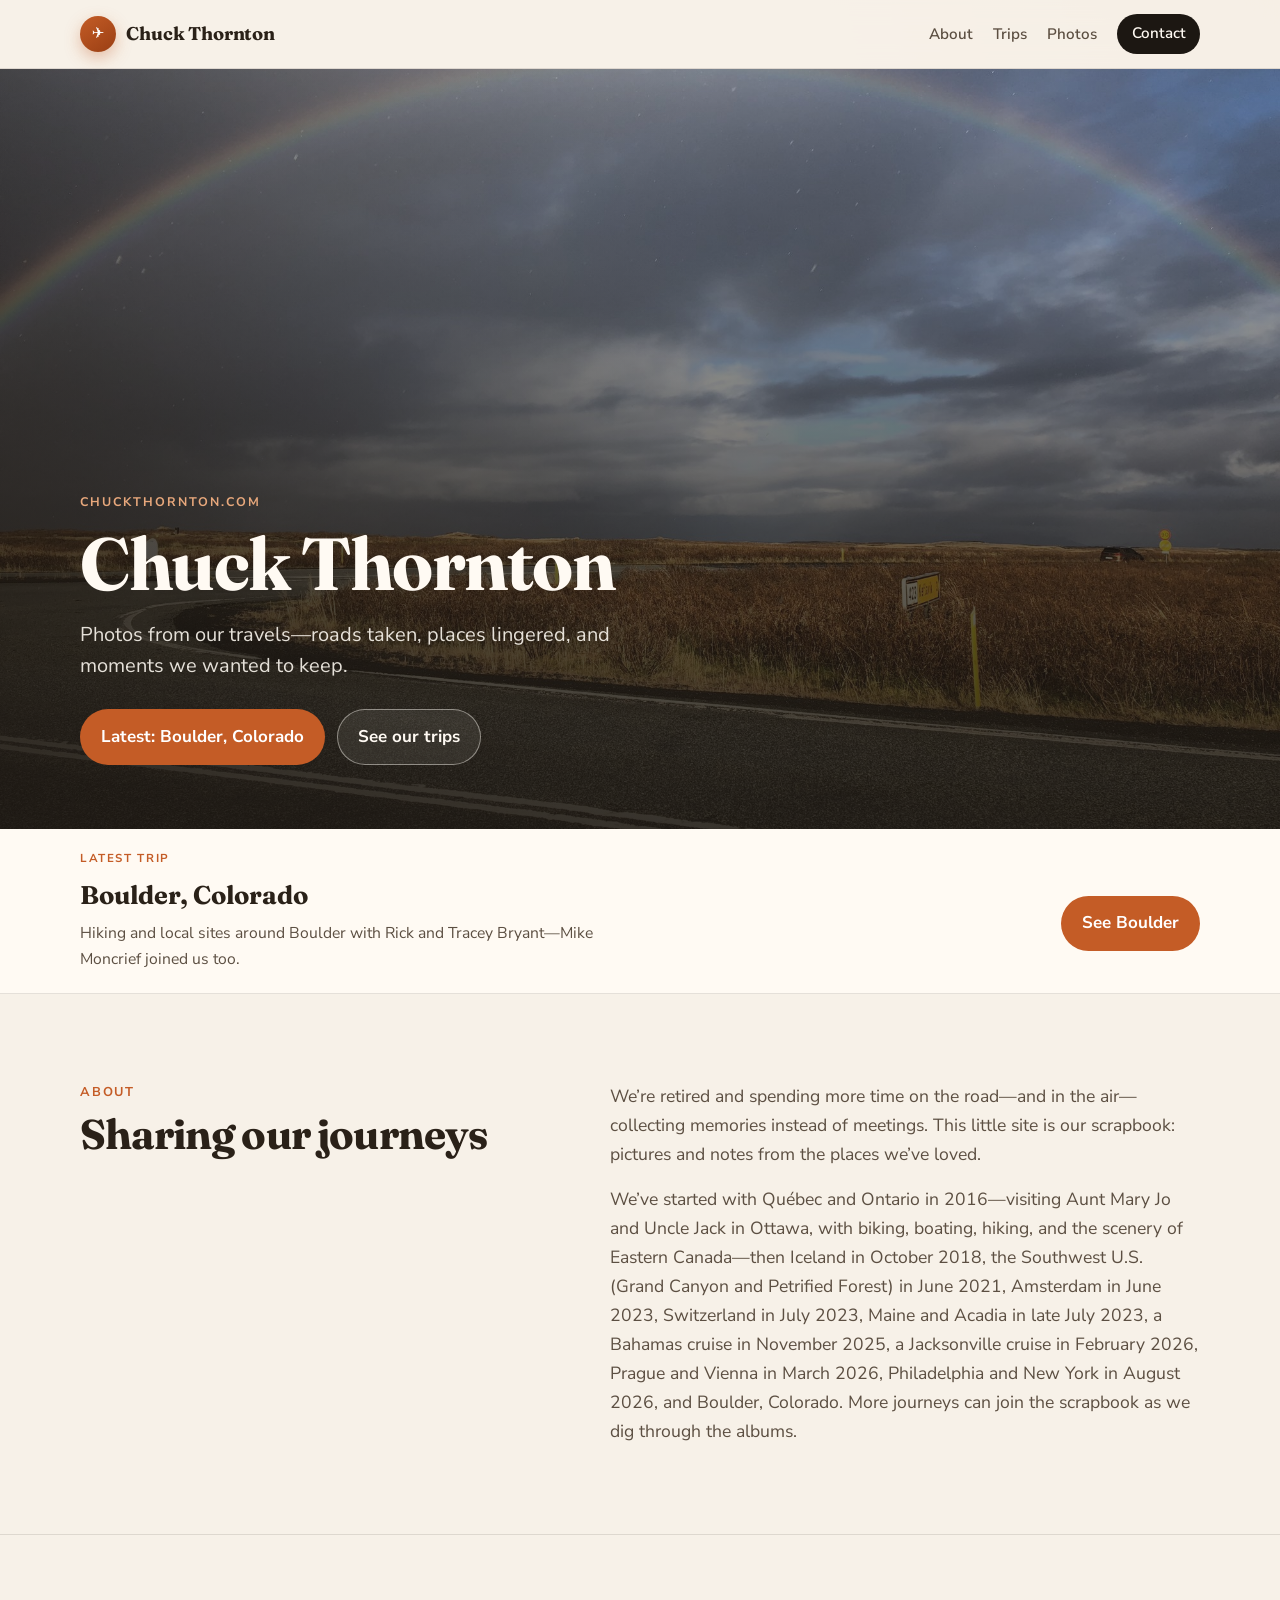
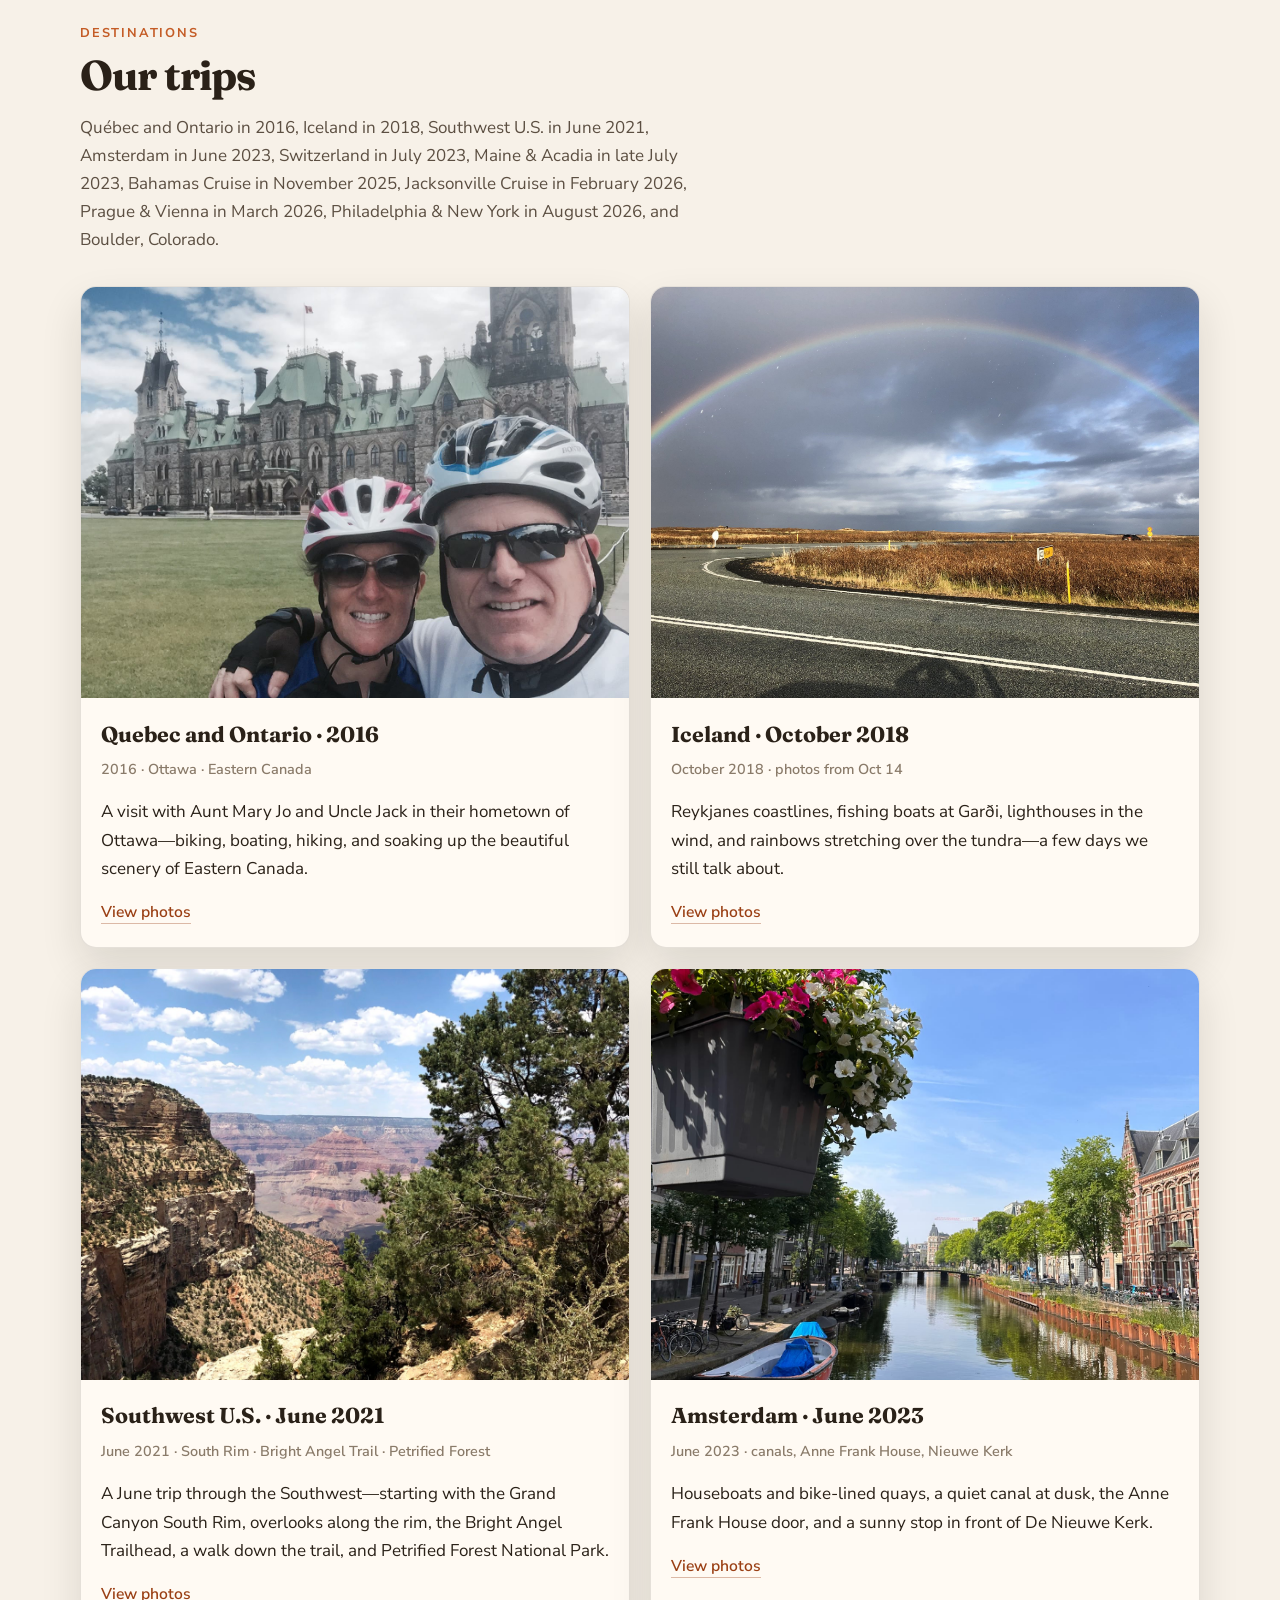
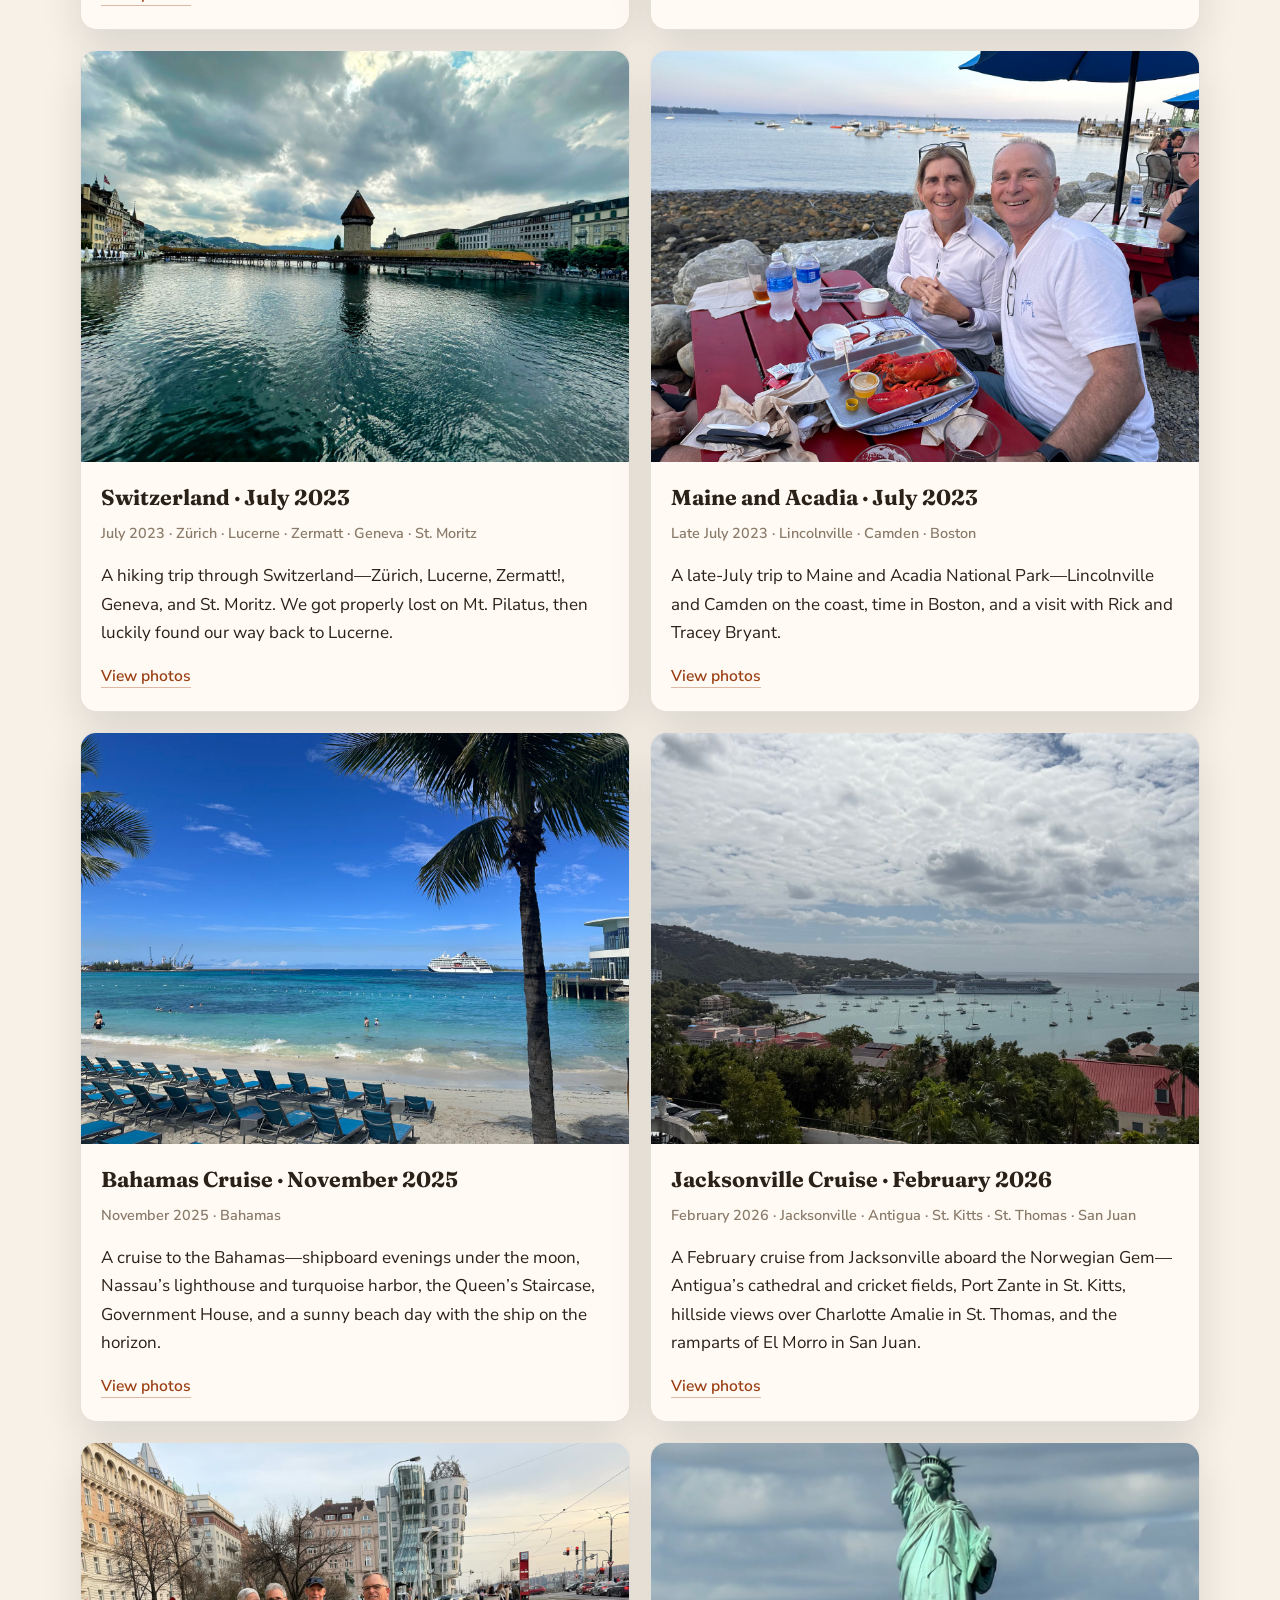
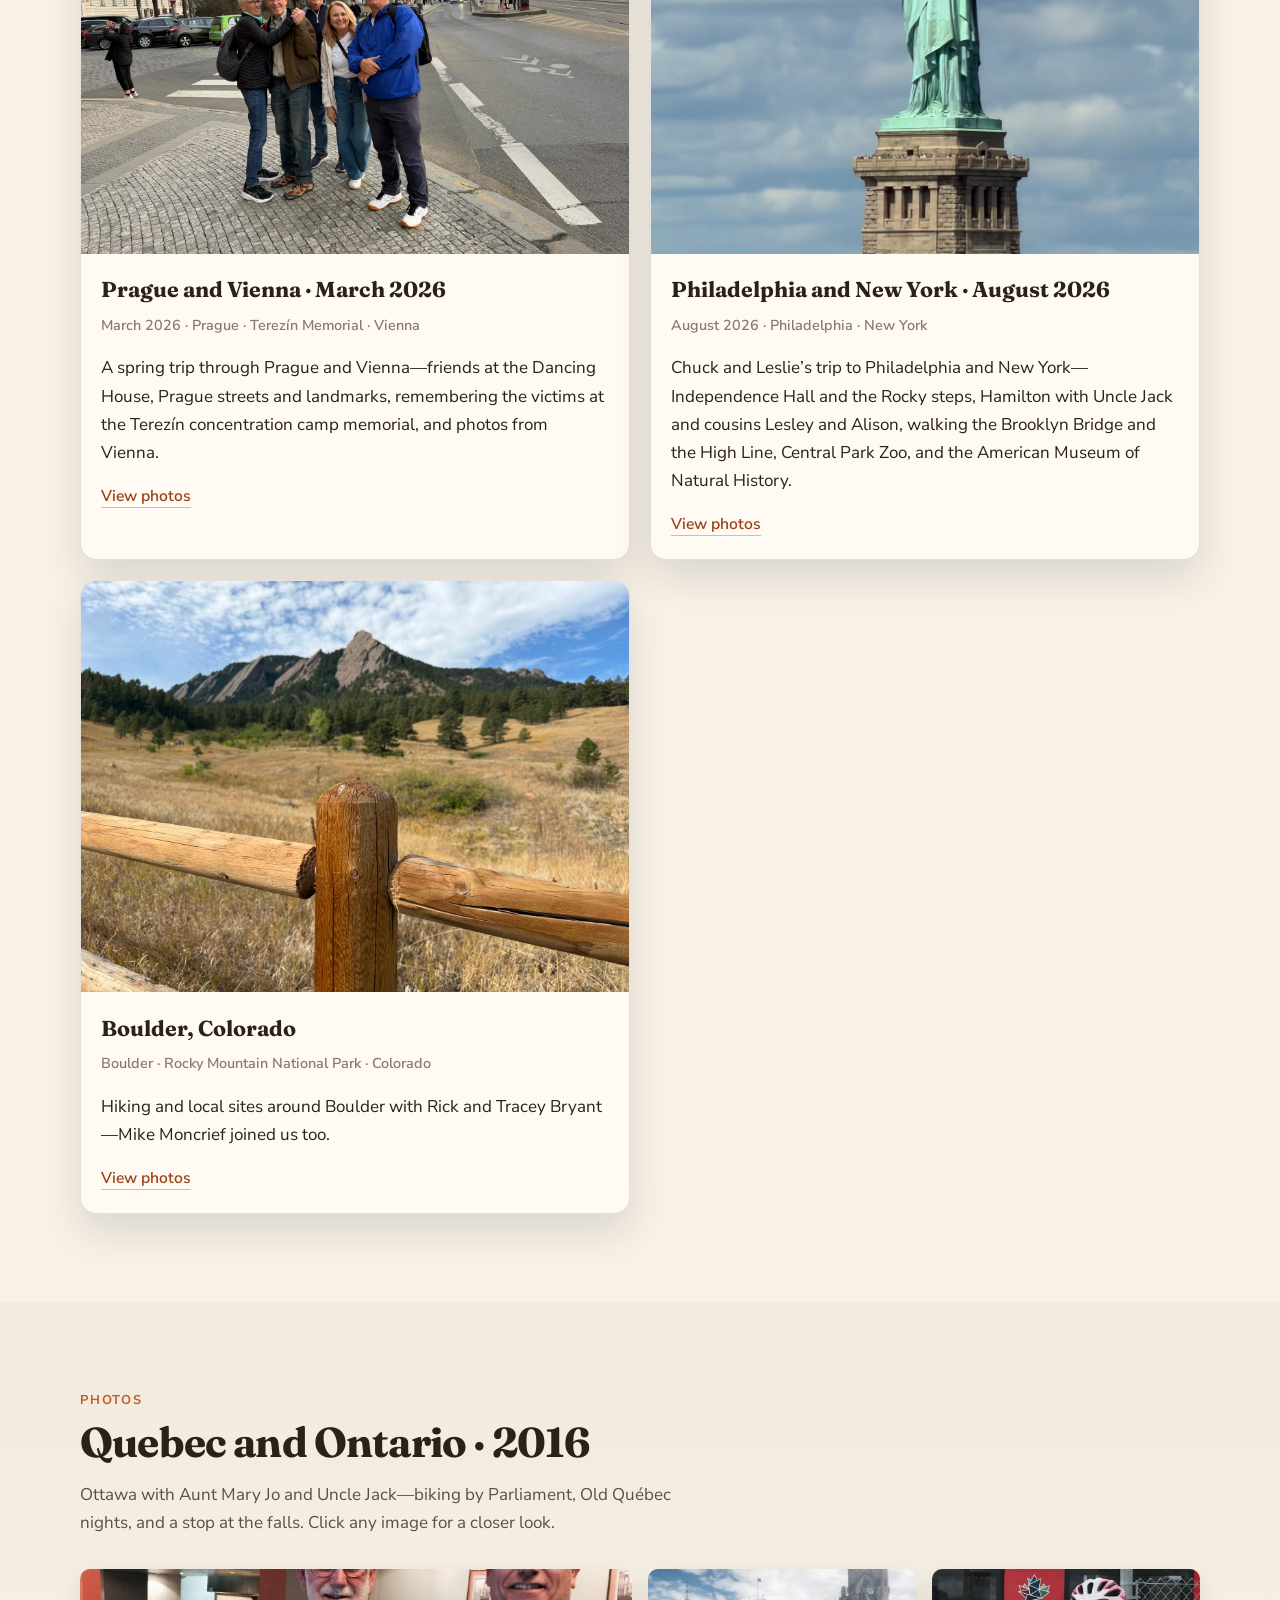
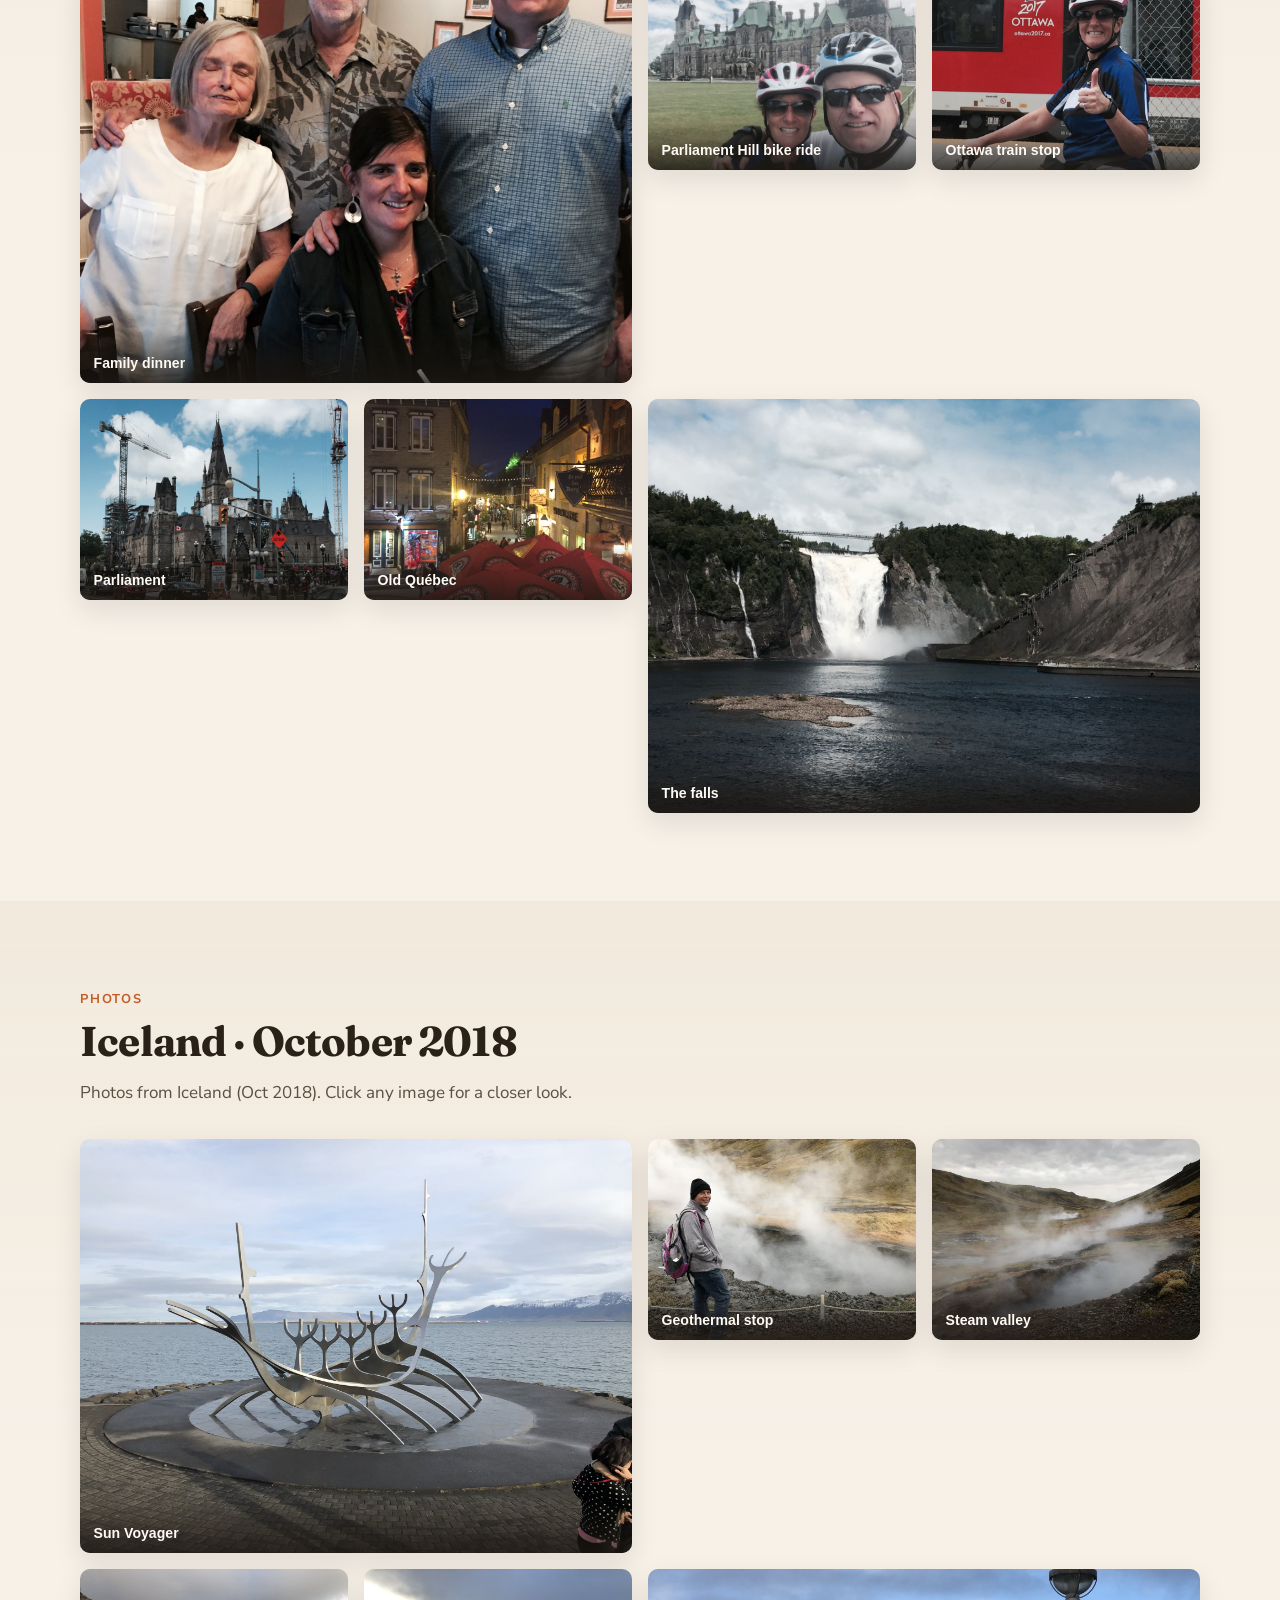
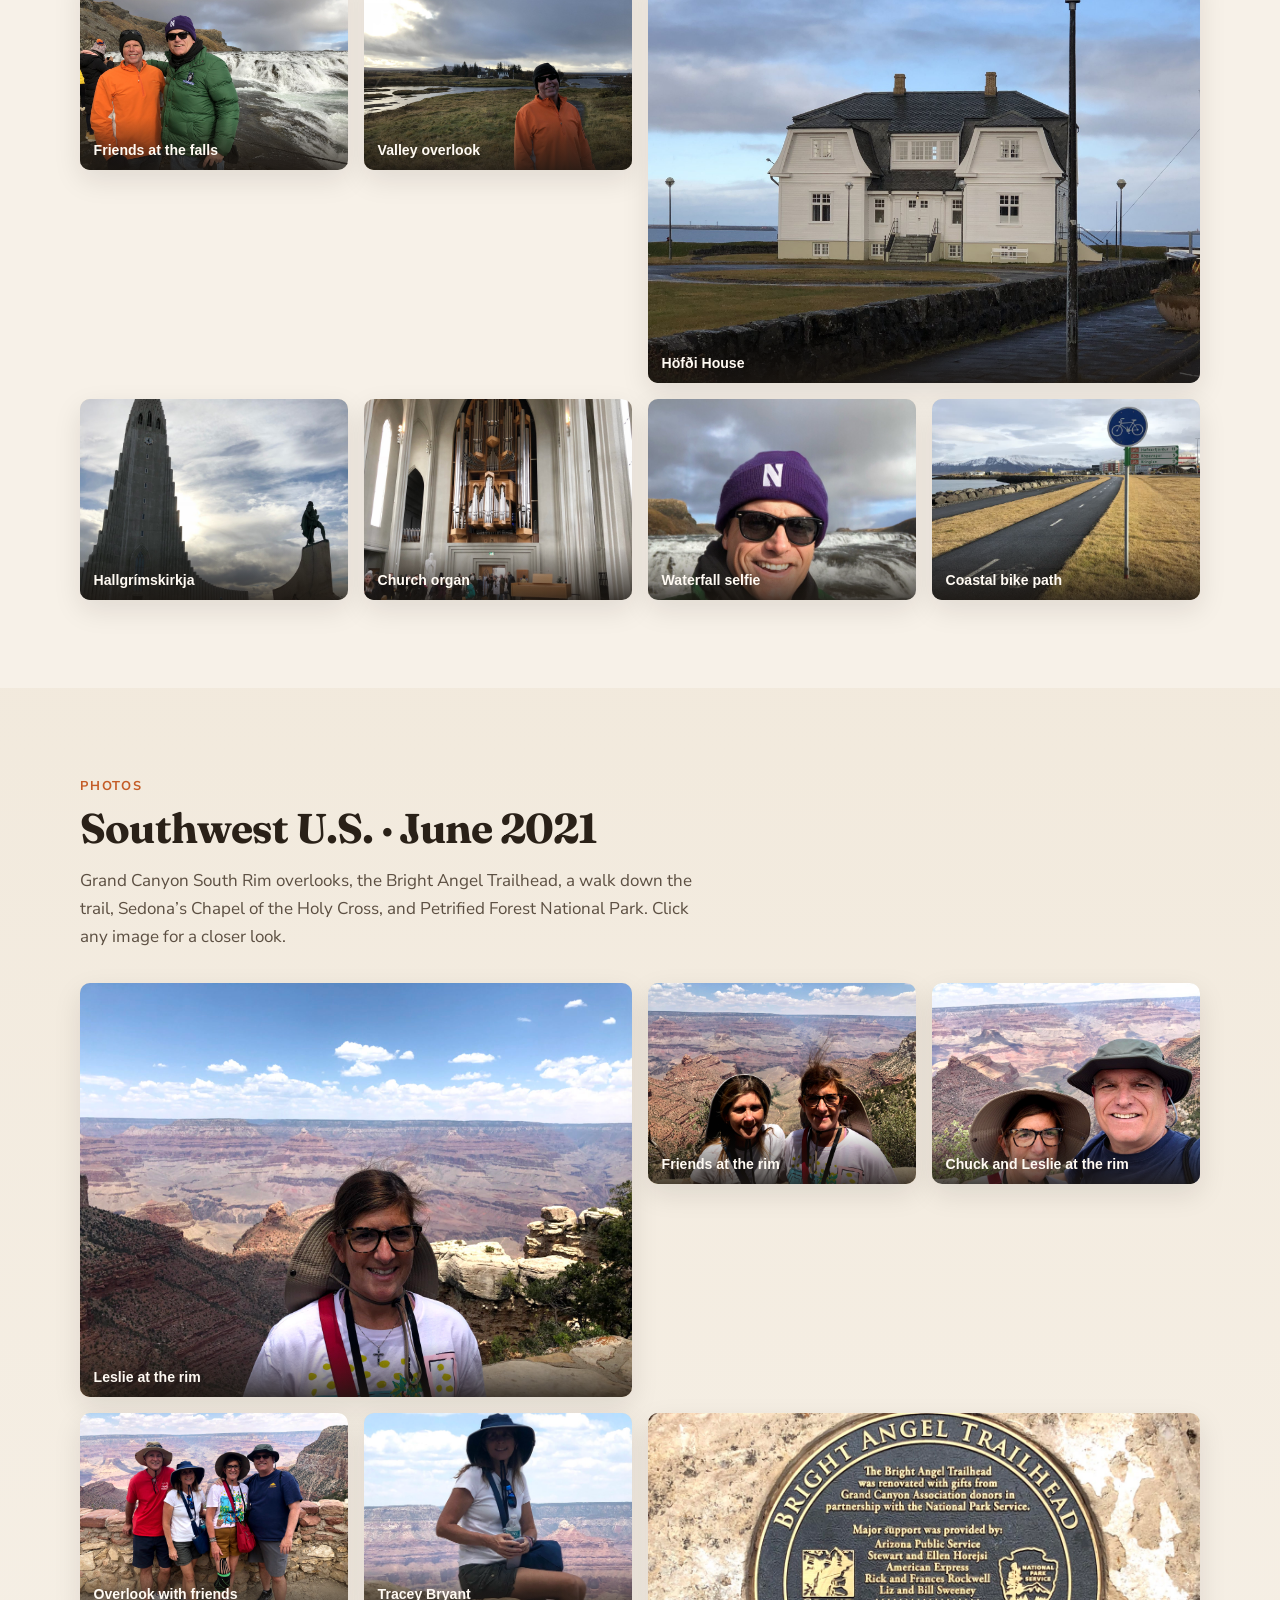
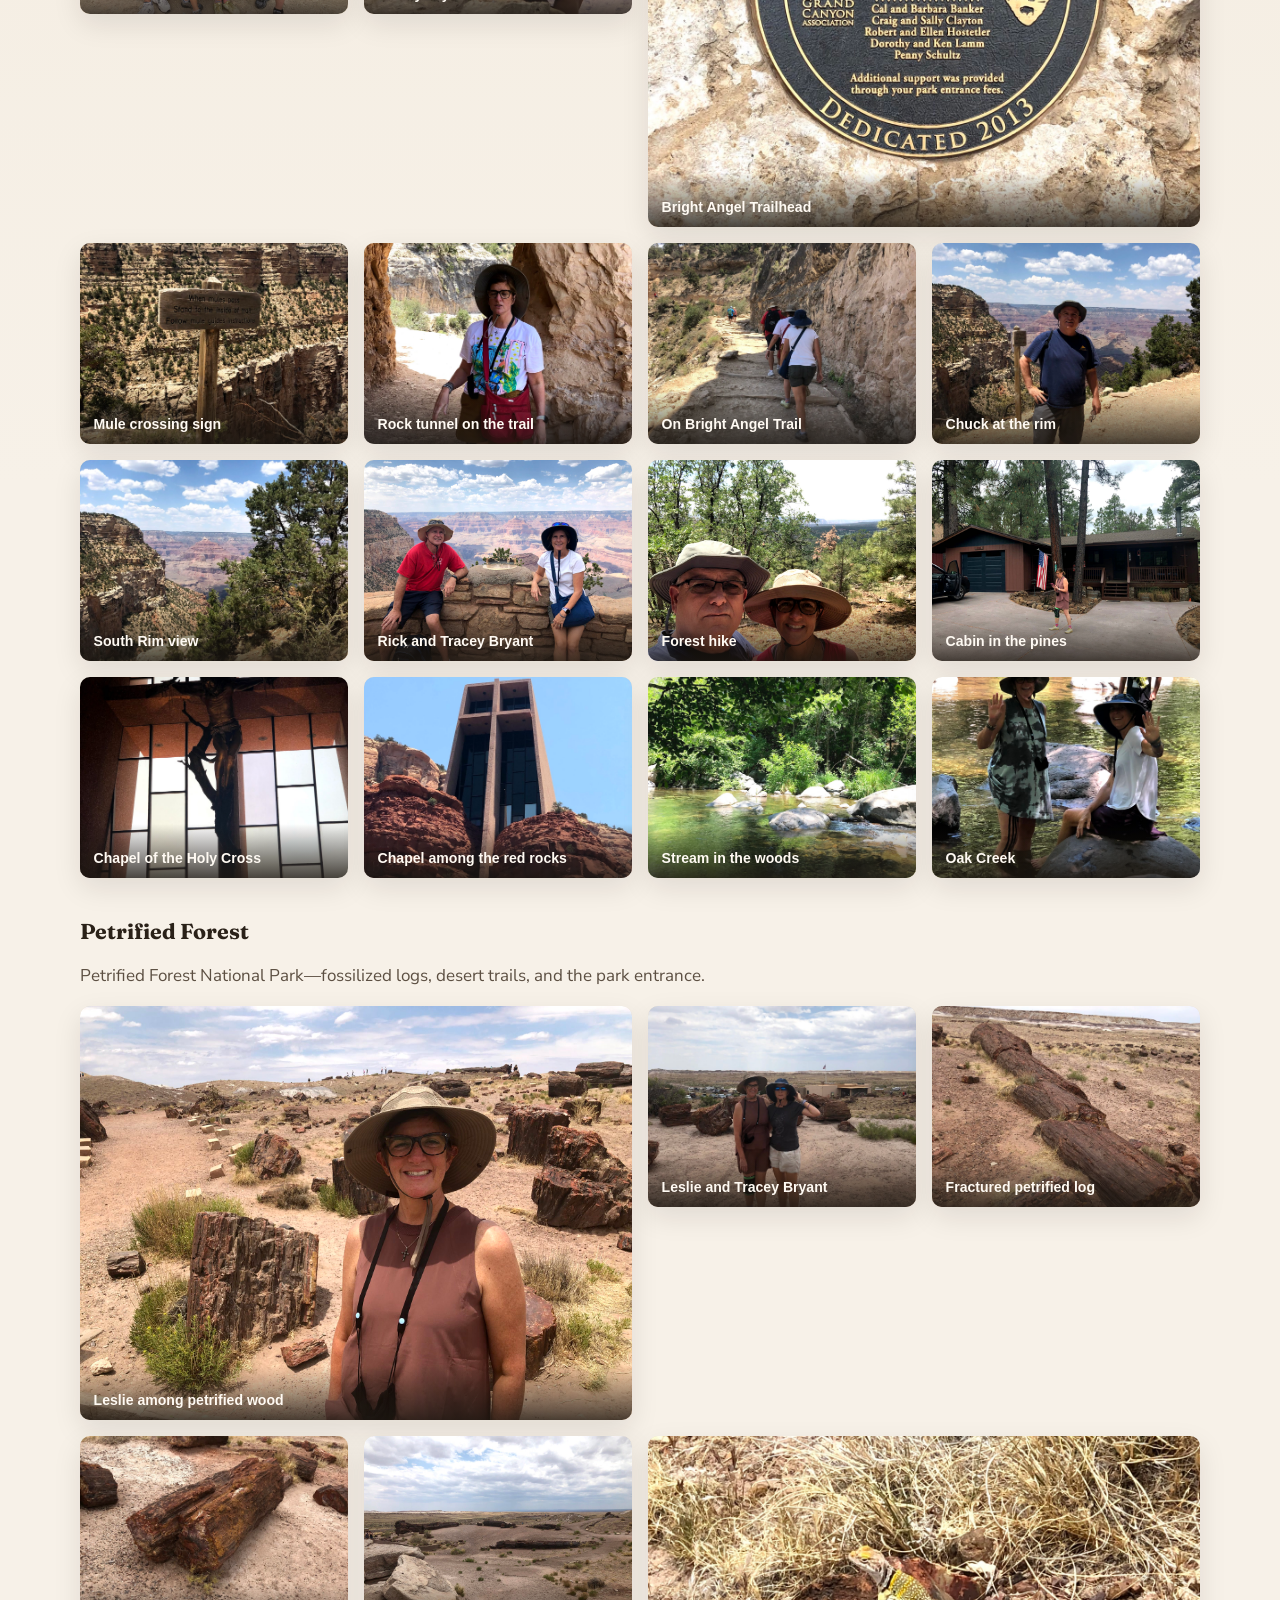
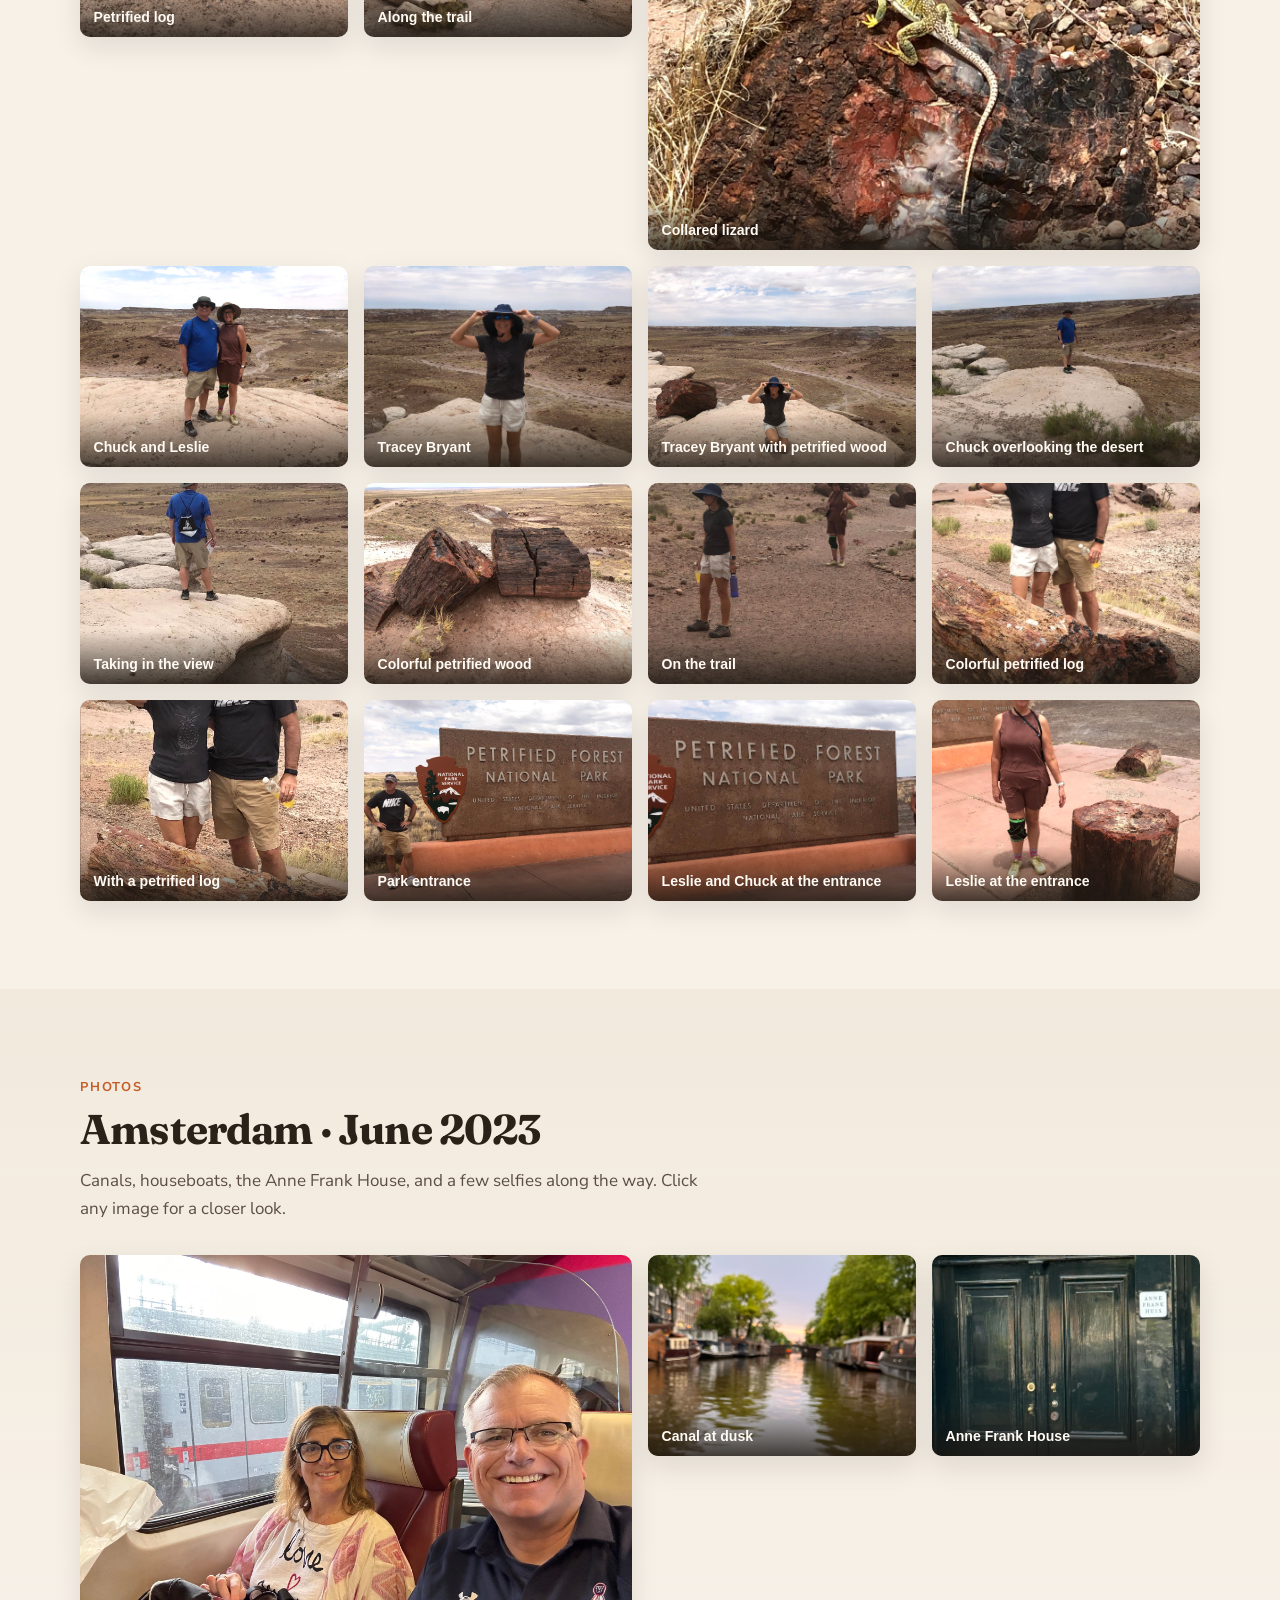
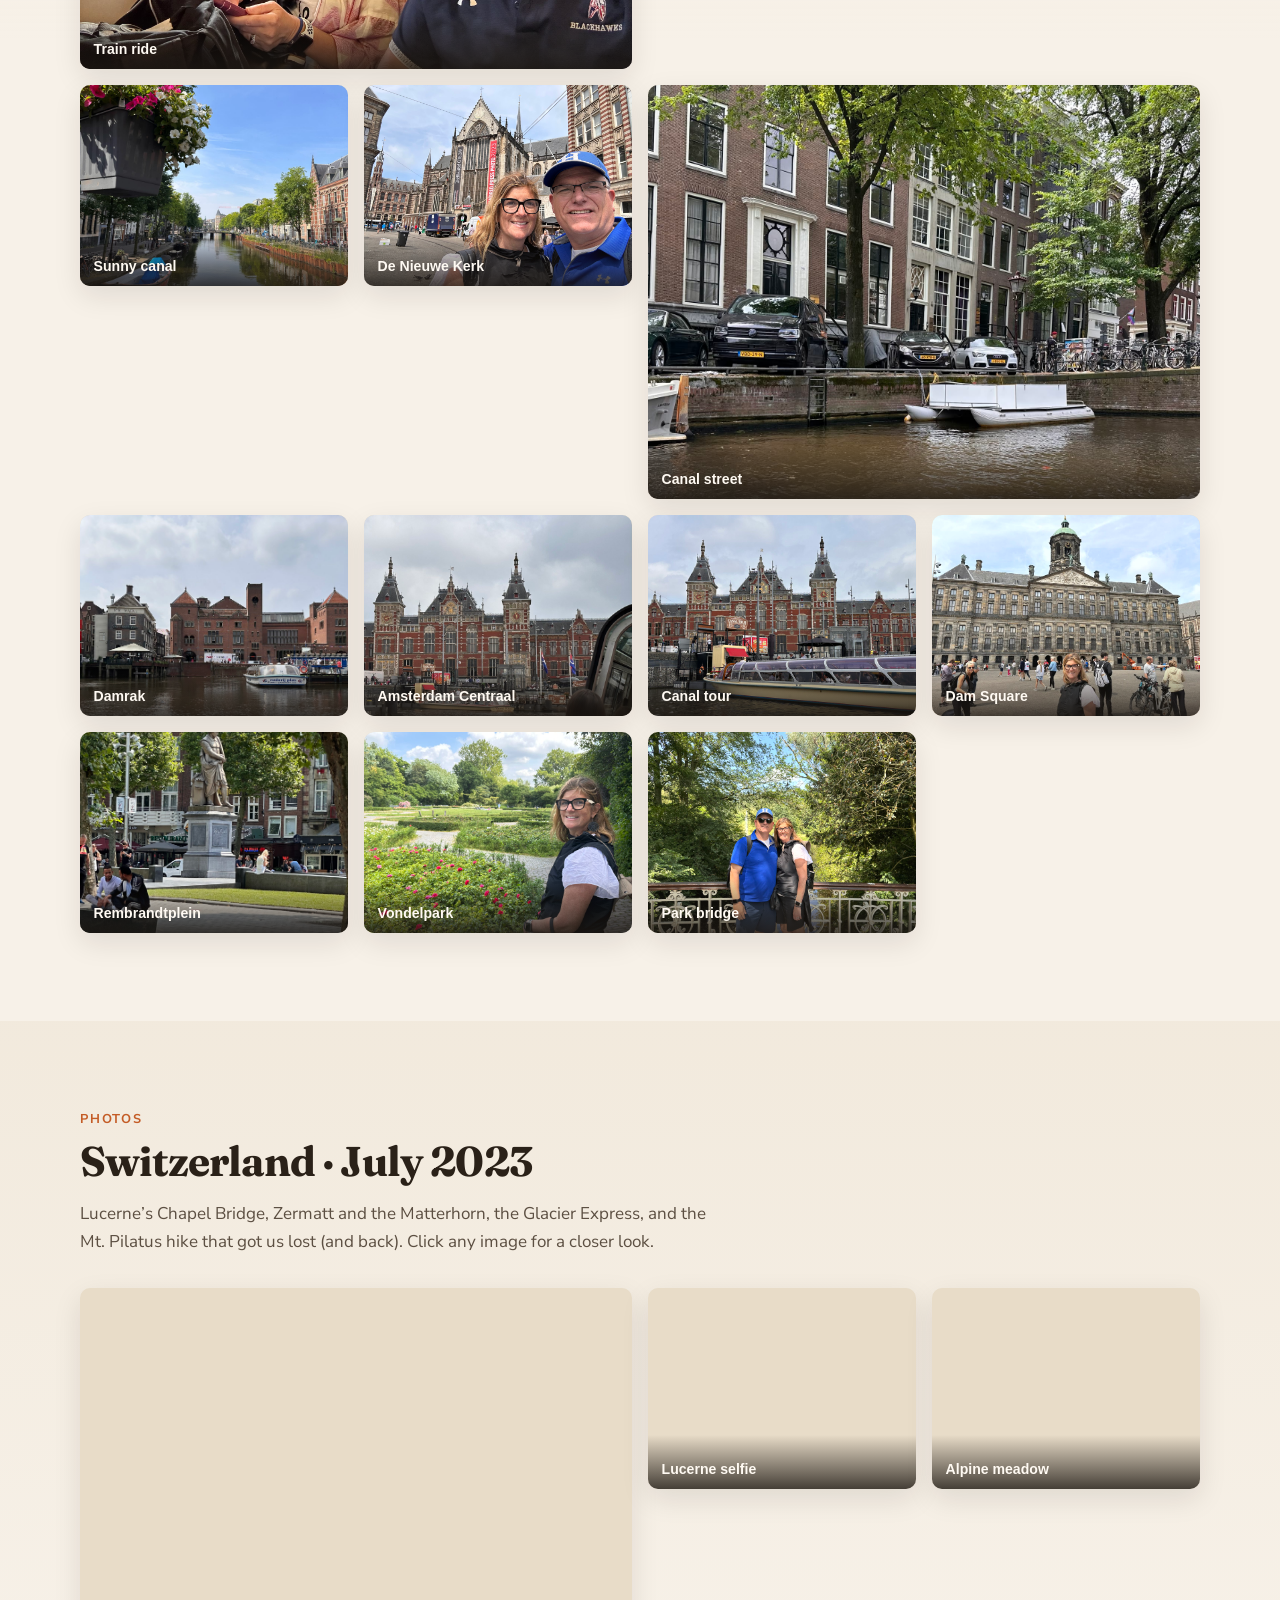
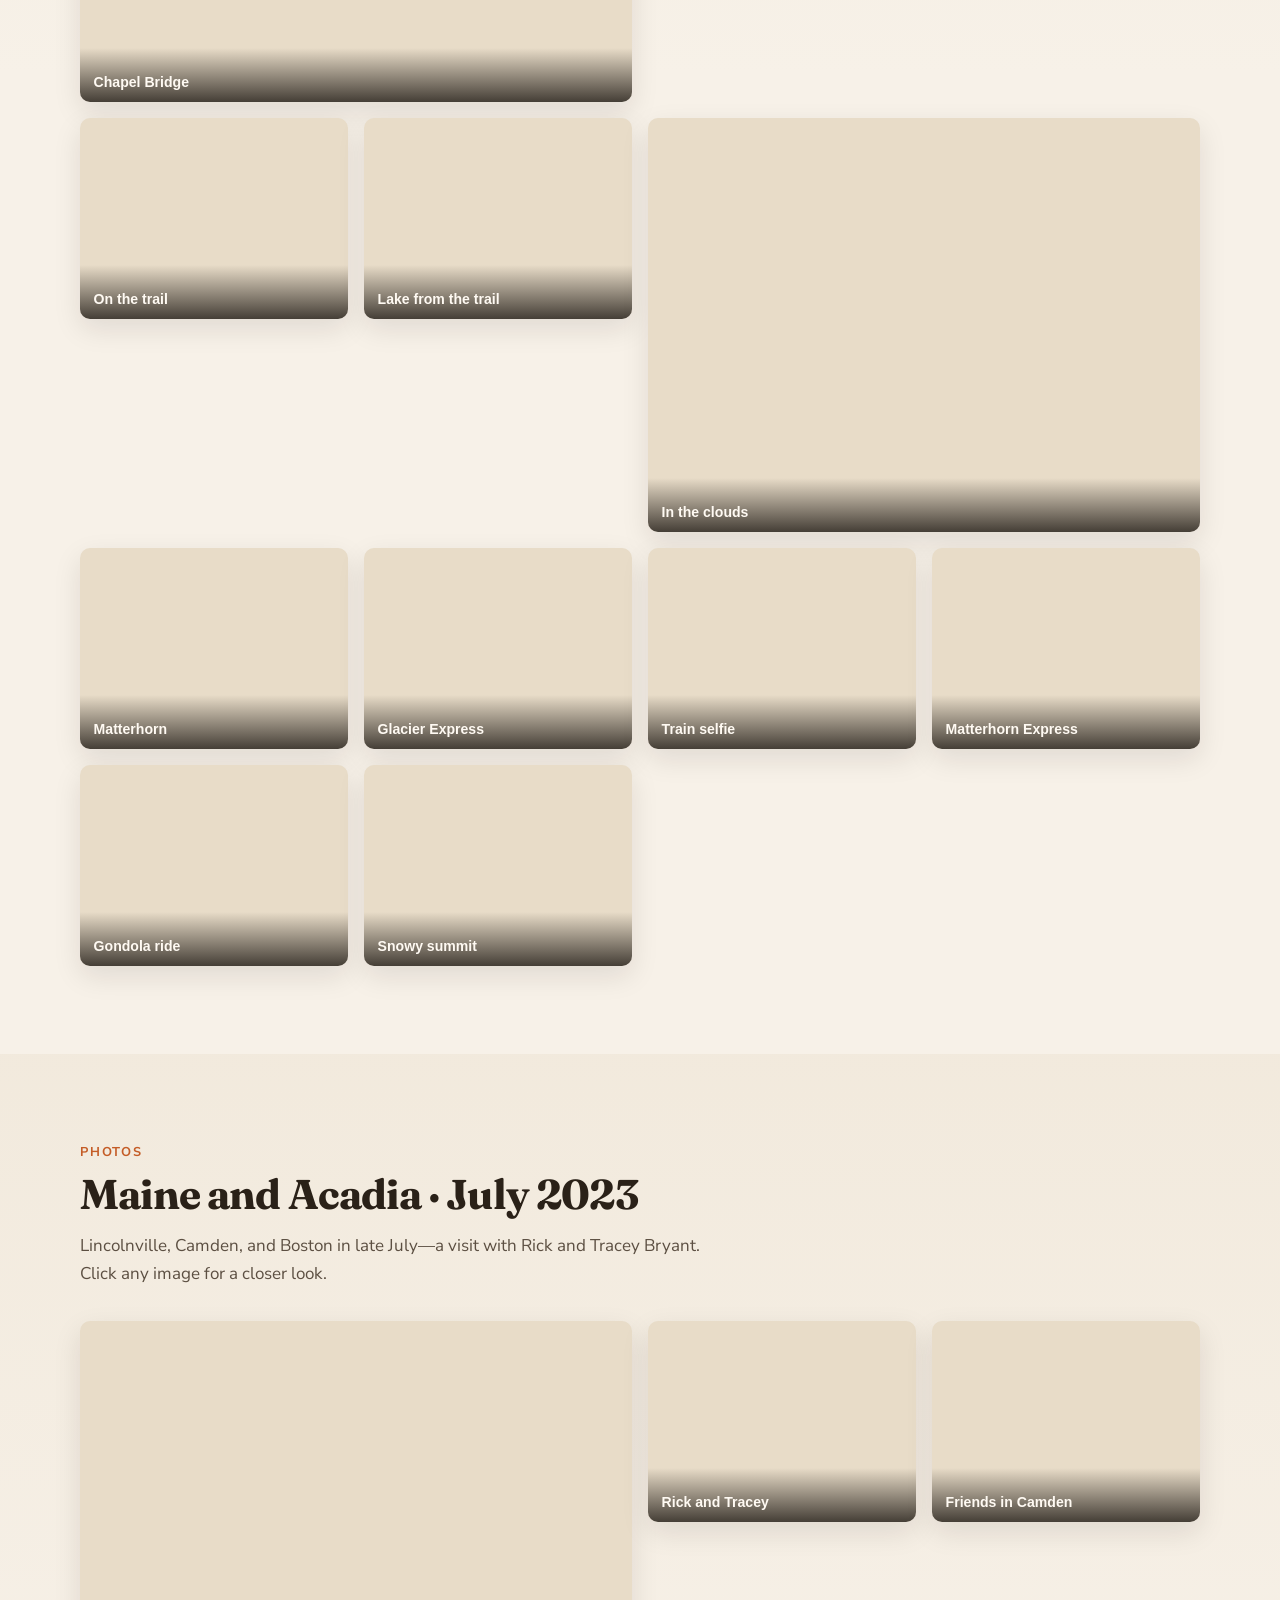
==== commit ae3ddcf7: "Add Rocky Mountain National Park photo slot under Boulder Empty gallery subsection for the Sep 21 Co" ====
--- a/index.html
+++ b/index.html
@@ -343,7 +343,7 @@
             </div>
             <div class="trip-body">
               <h3>Boulder, Colorado</h3>
-              <p class="trip-meta">Boulder · Colorado</p>
+              <p class="trip-meta">Boulder · Rocky Mountain National Park · Colorado</p>
               <p>
                 Hiking and local sites around Boulder with Rick and Tracey Bryant—Mike Moncrief joined us too.
               </p>
@@ -1726,6 +1726,10 @@
               <span class="gallery-caption">Horsetooth Mountain</span>
             </button>
           </li>
+        </ul>
+
+        <h3 class="vienna-heading" id="rmnp-photos">Rocky Mountain National Park</h3>
+        <ul class="gallery-grid" id="gallery-rmnp">
         </ul>
       </div>
     </section>
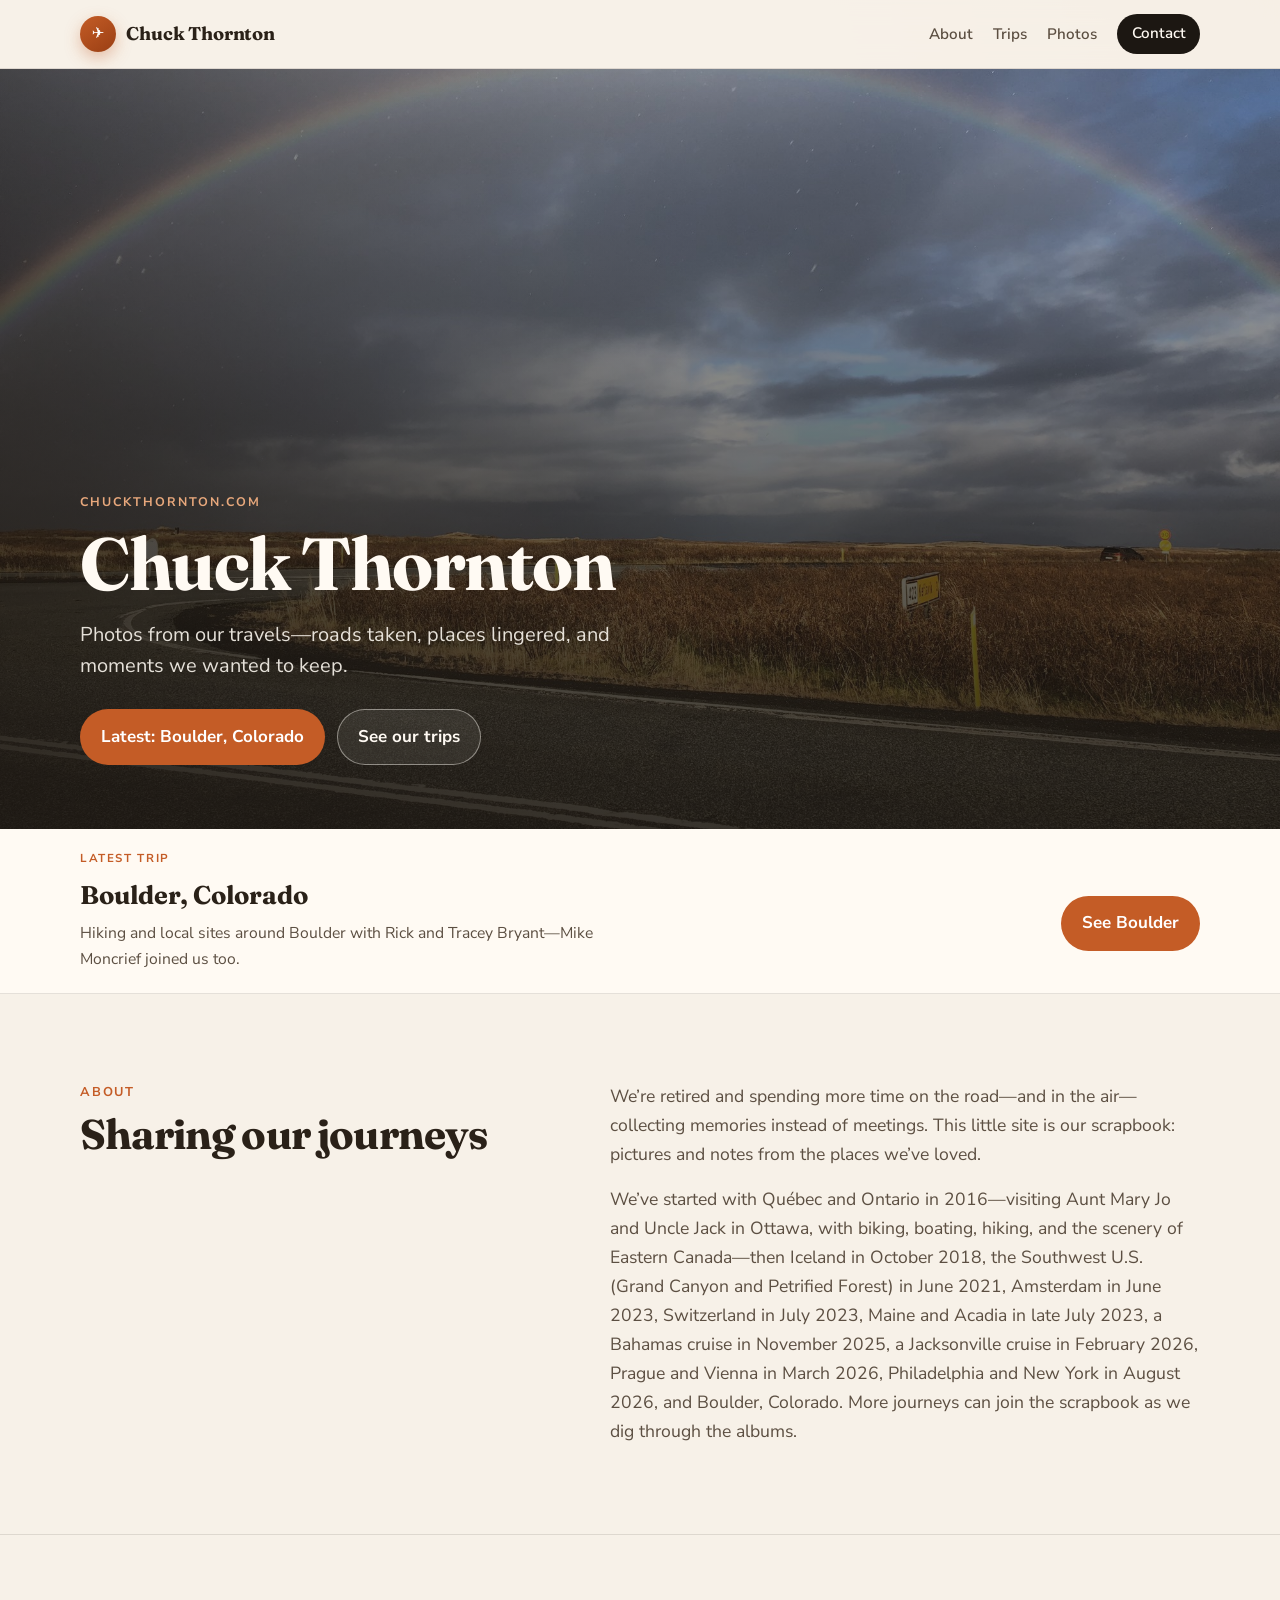
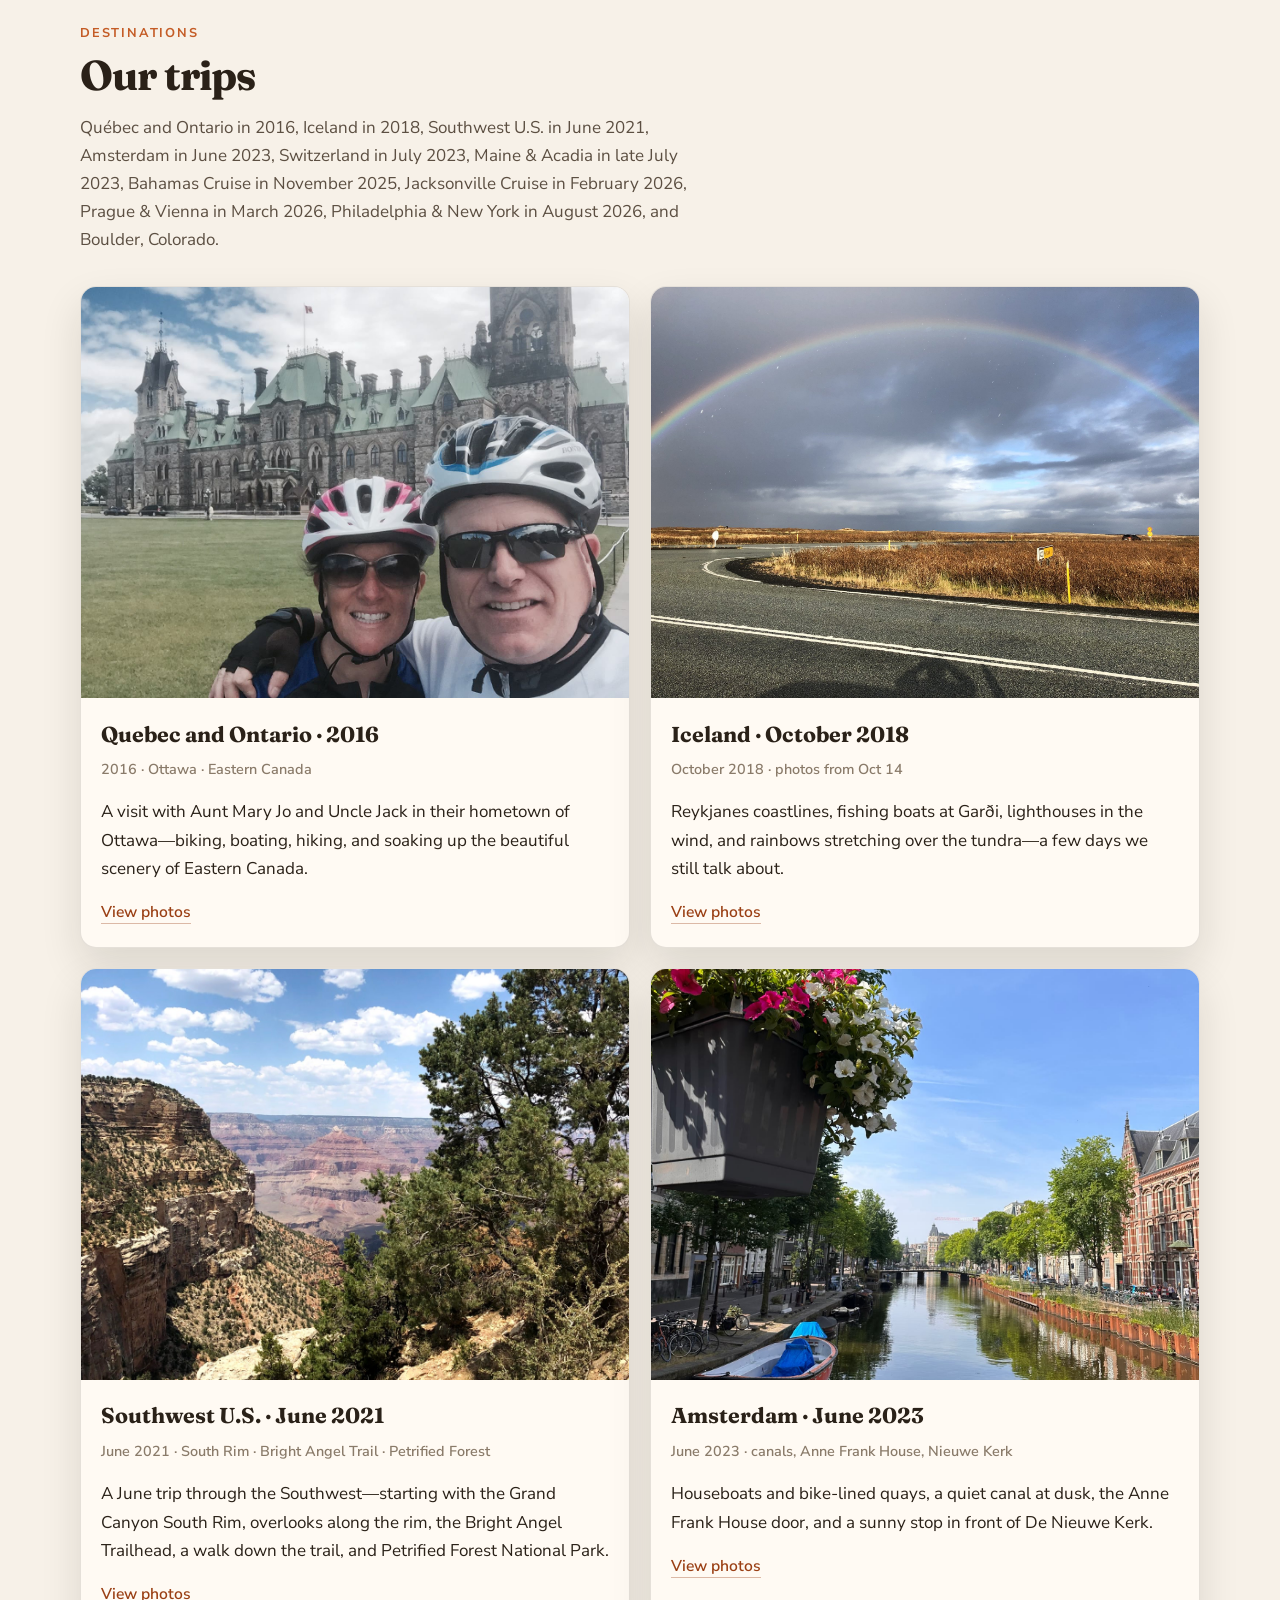
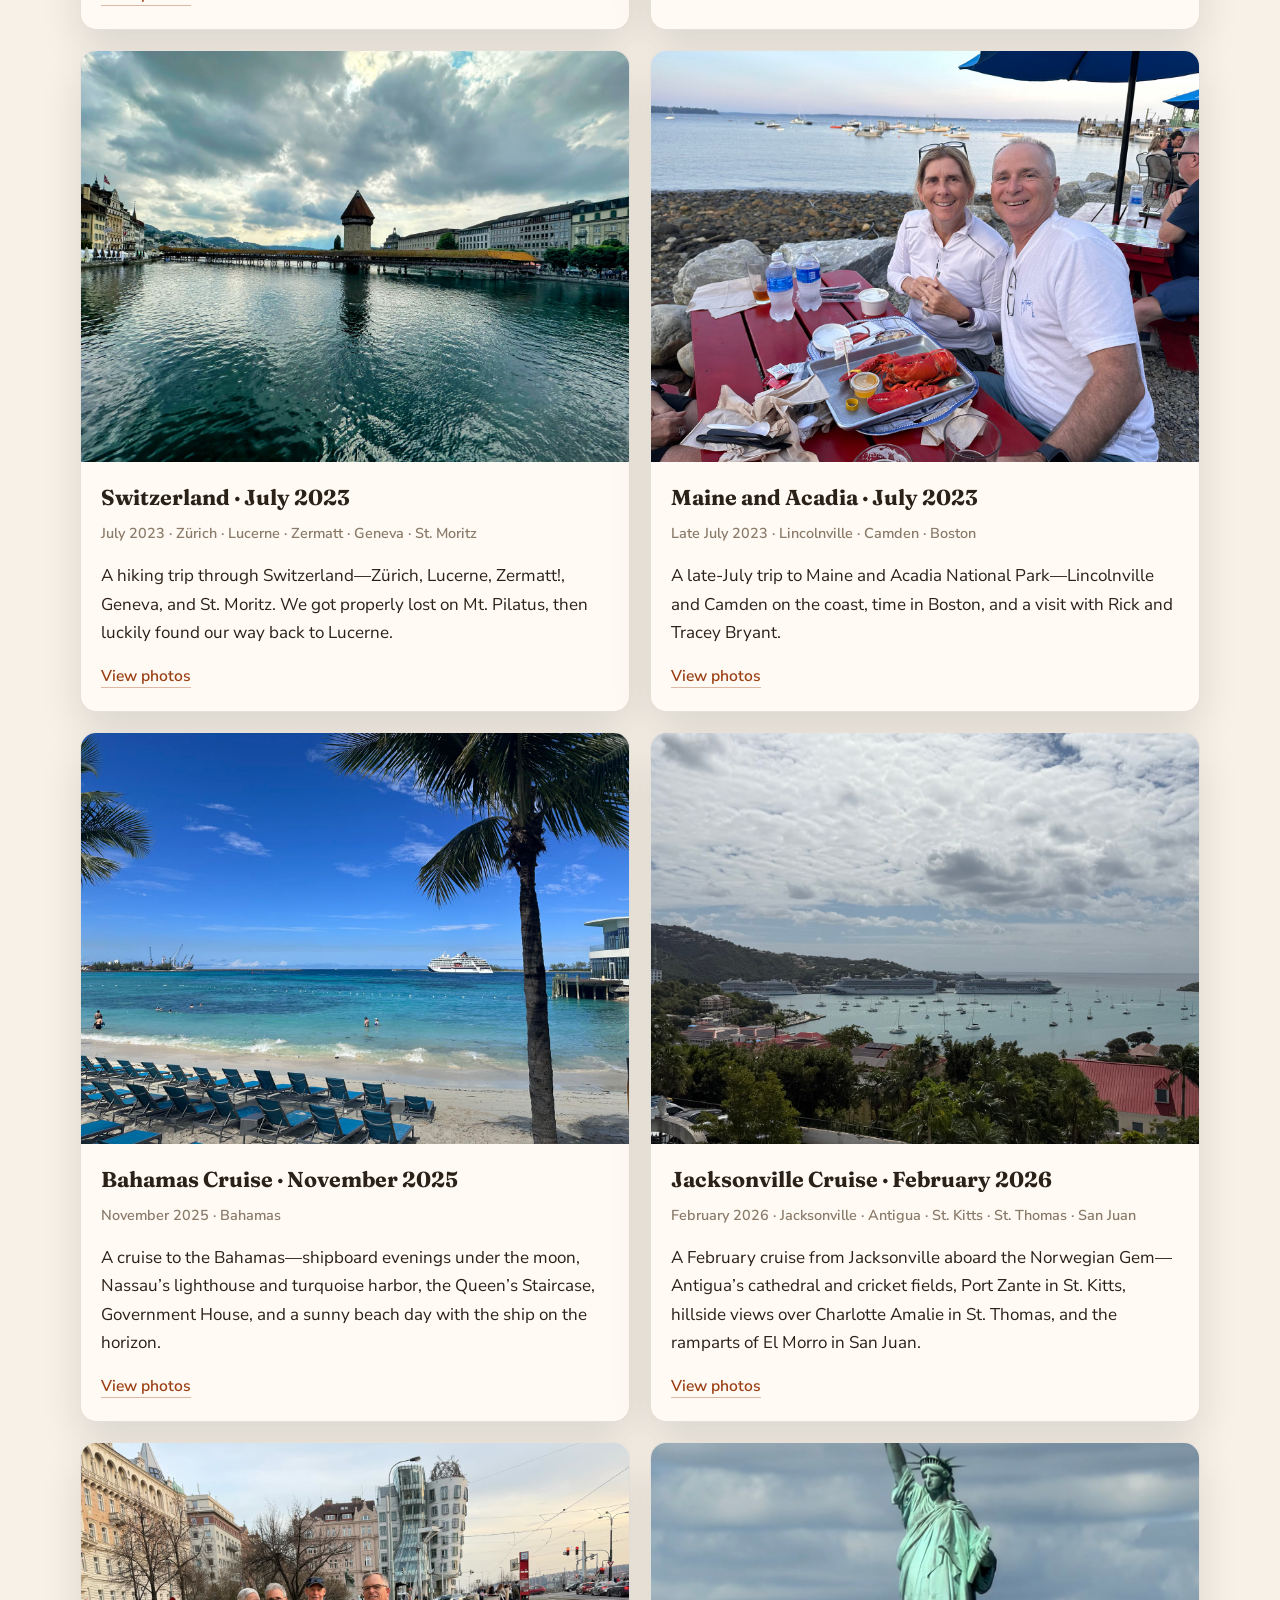
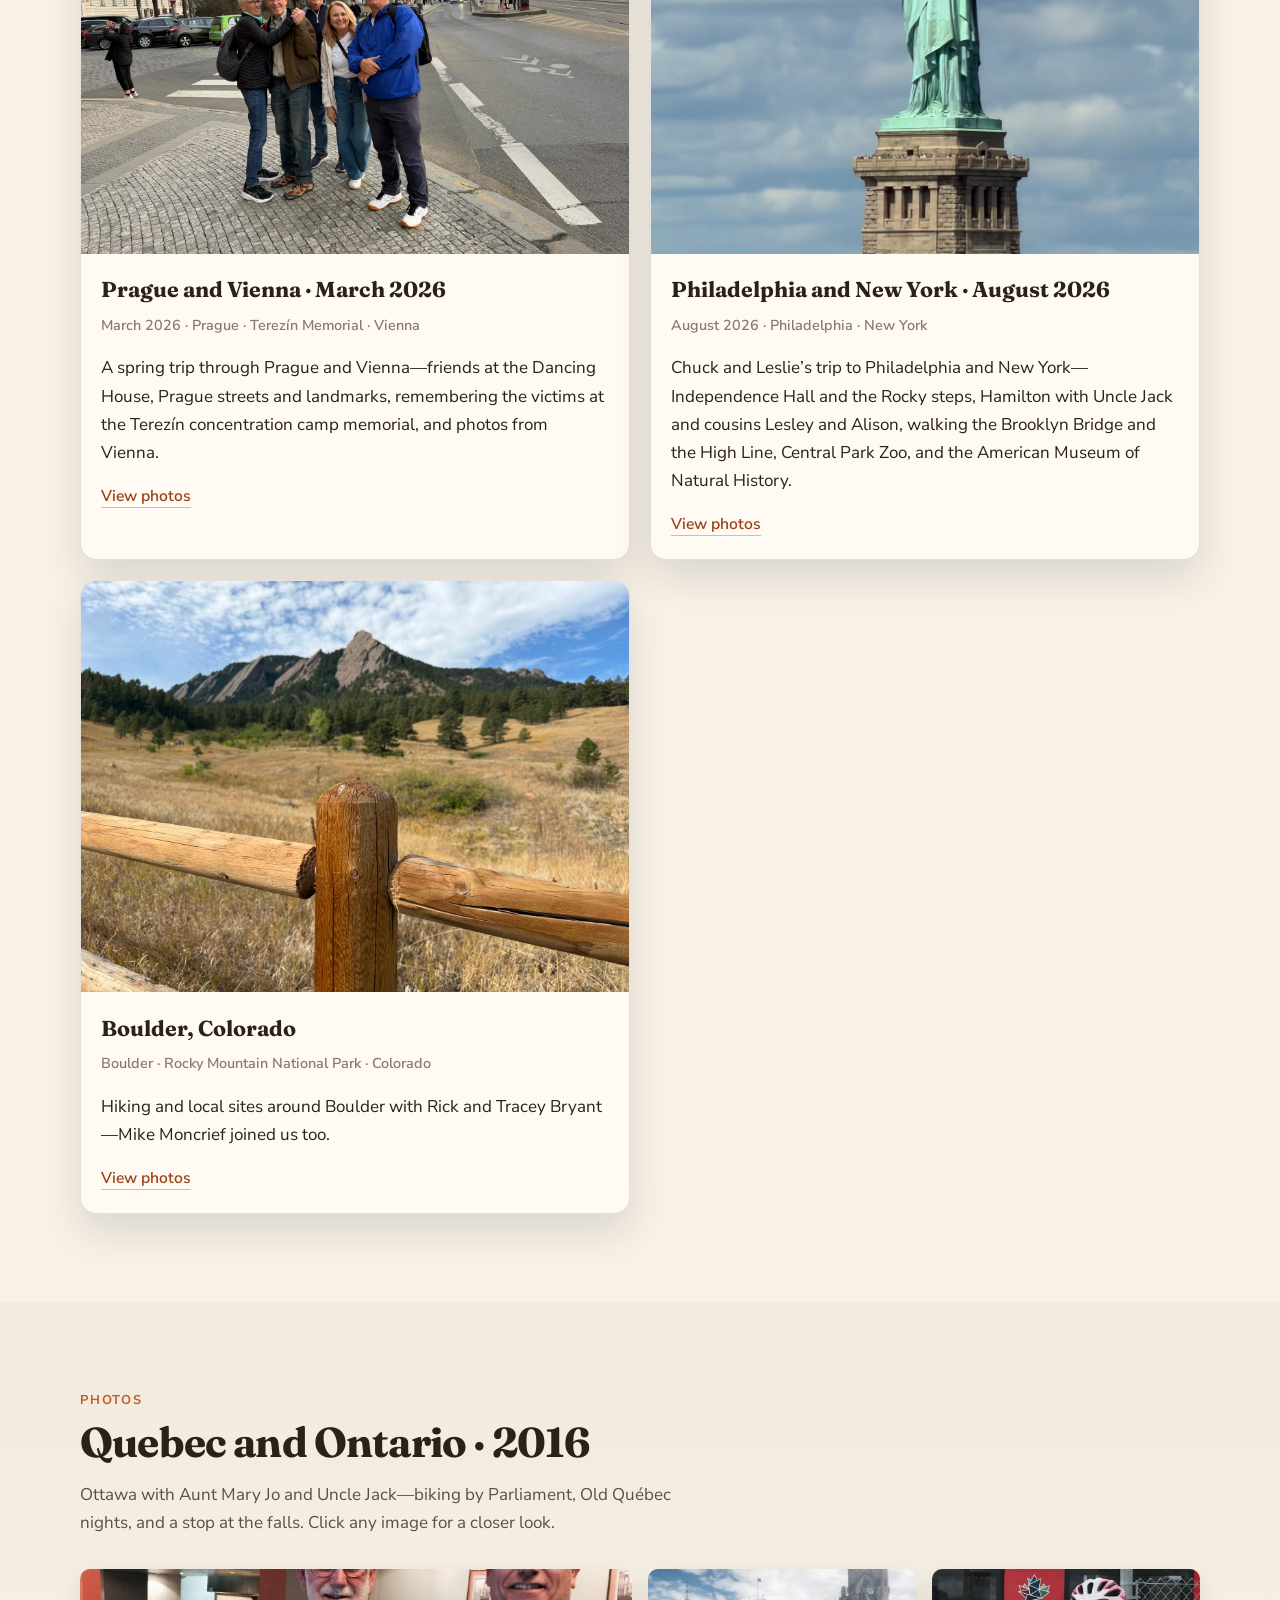
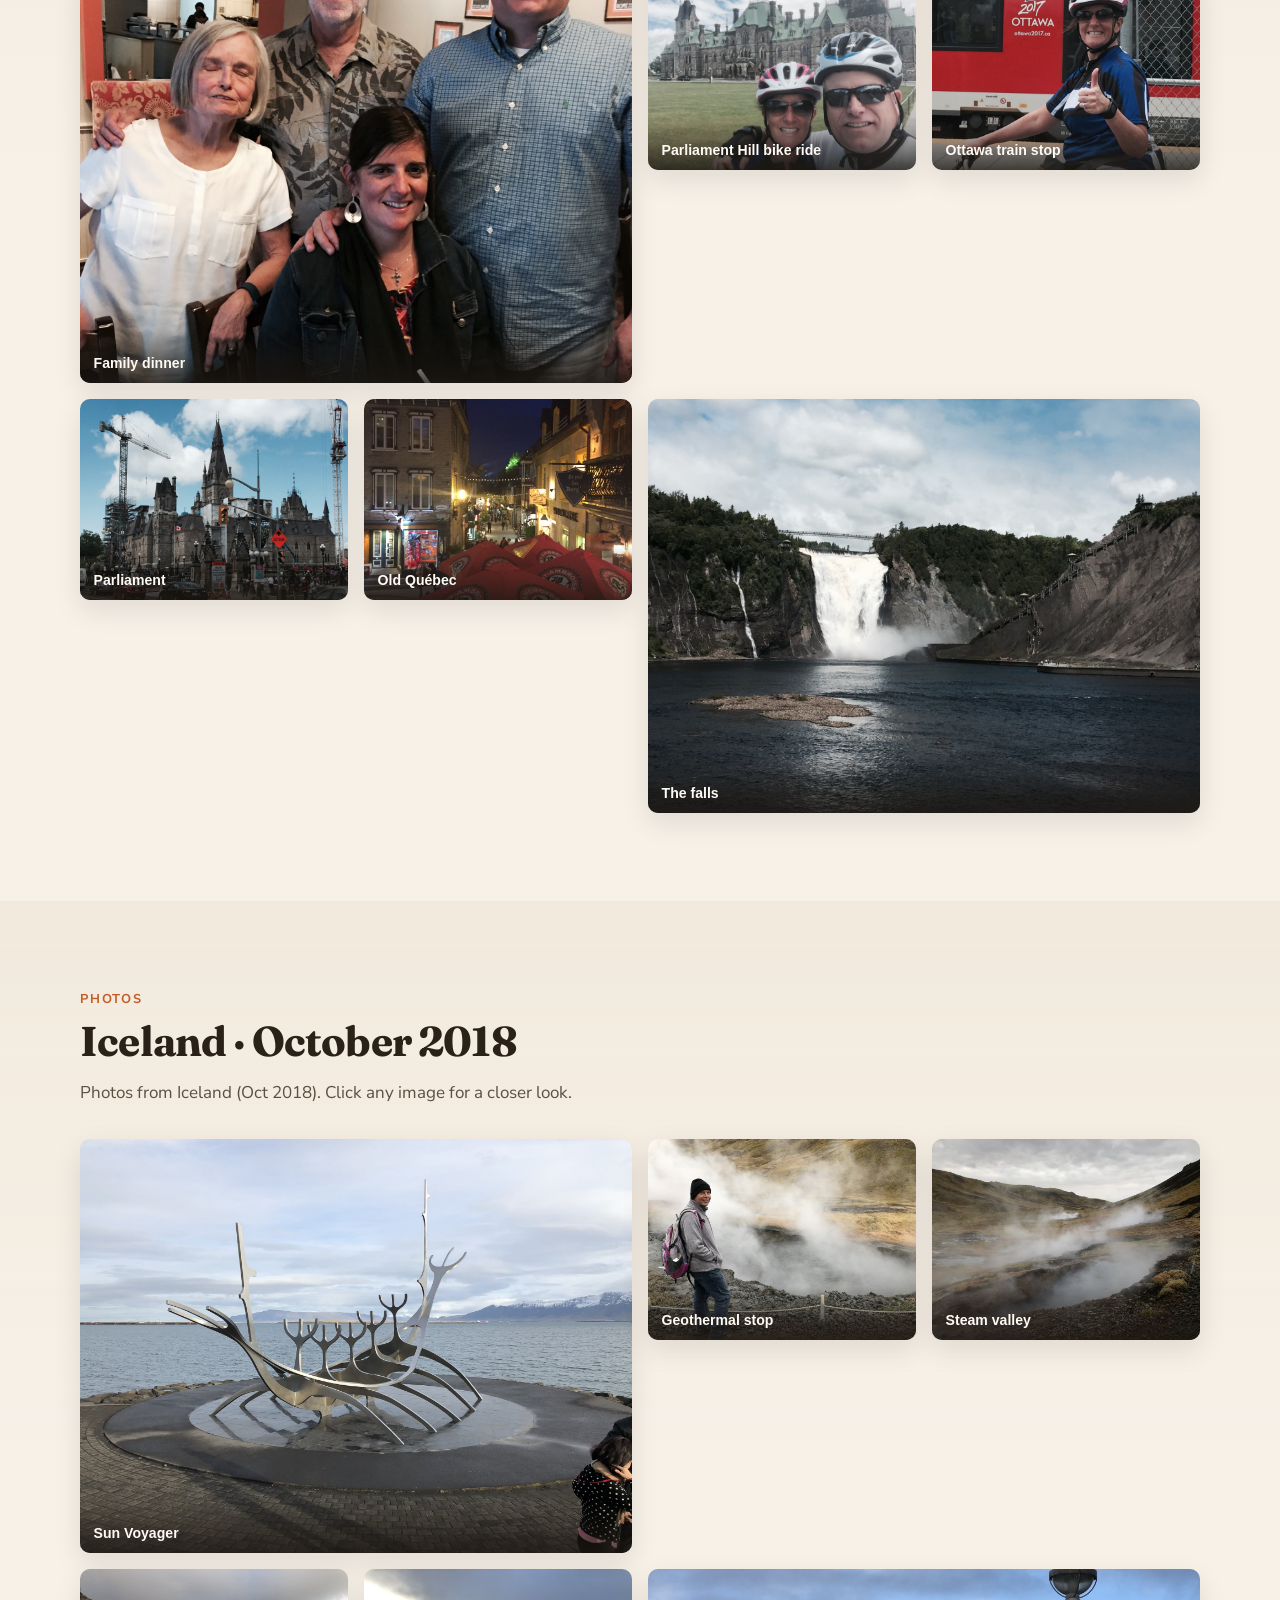
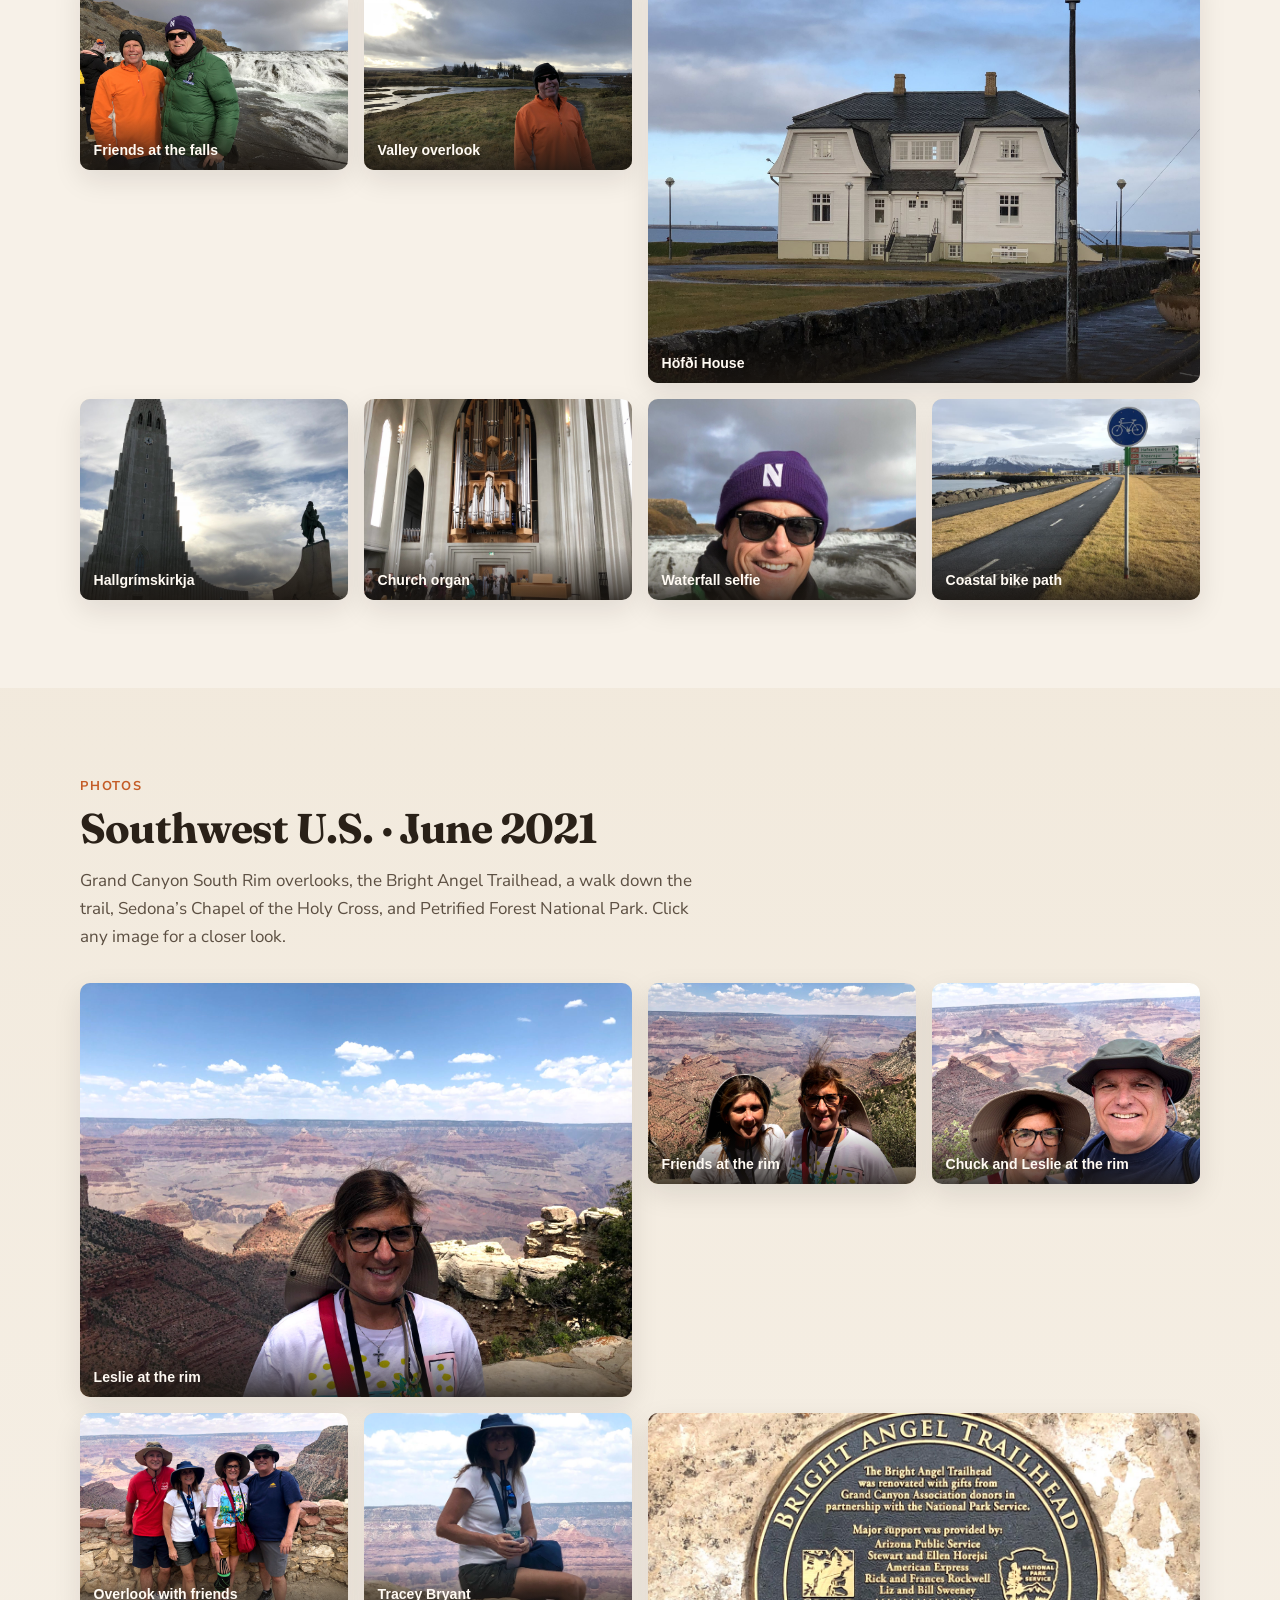
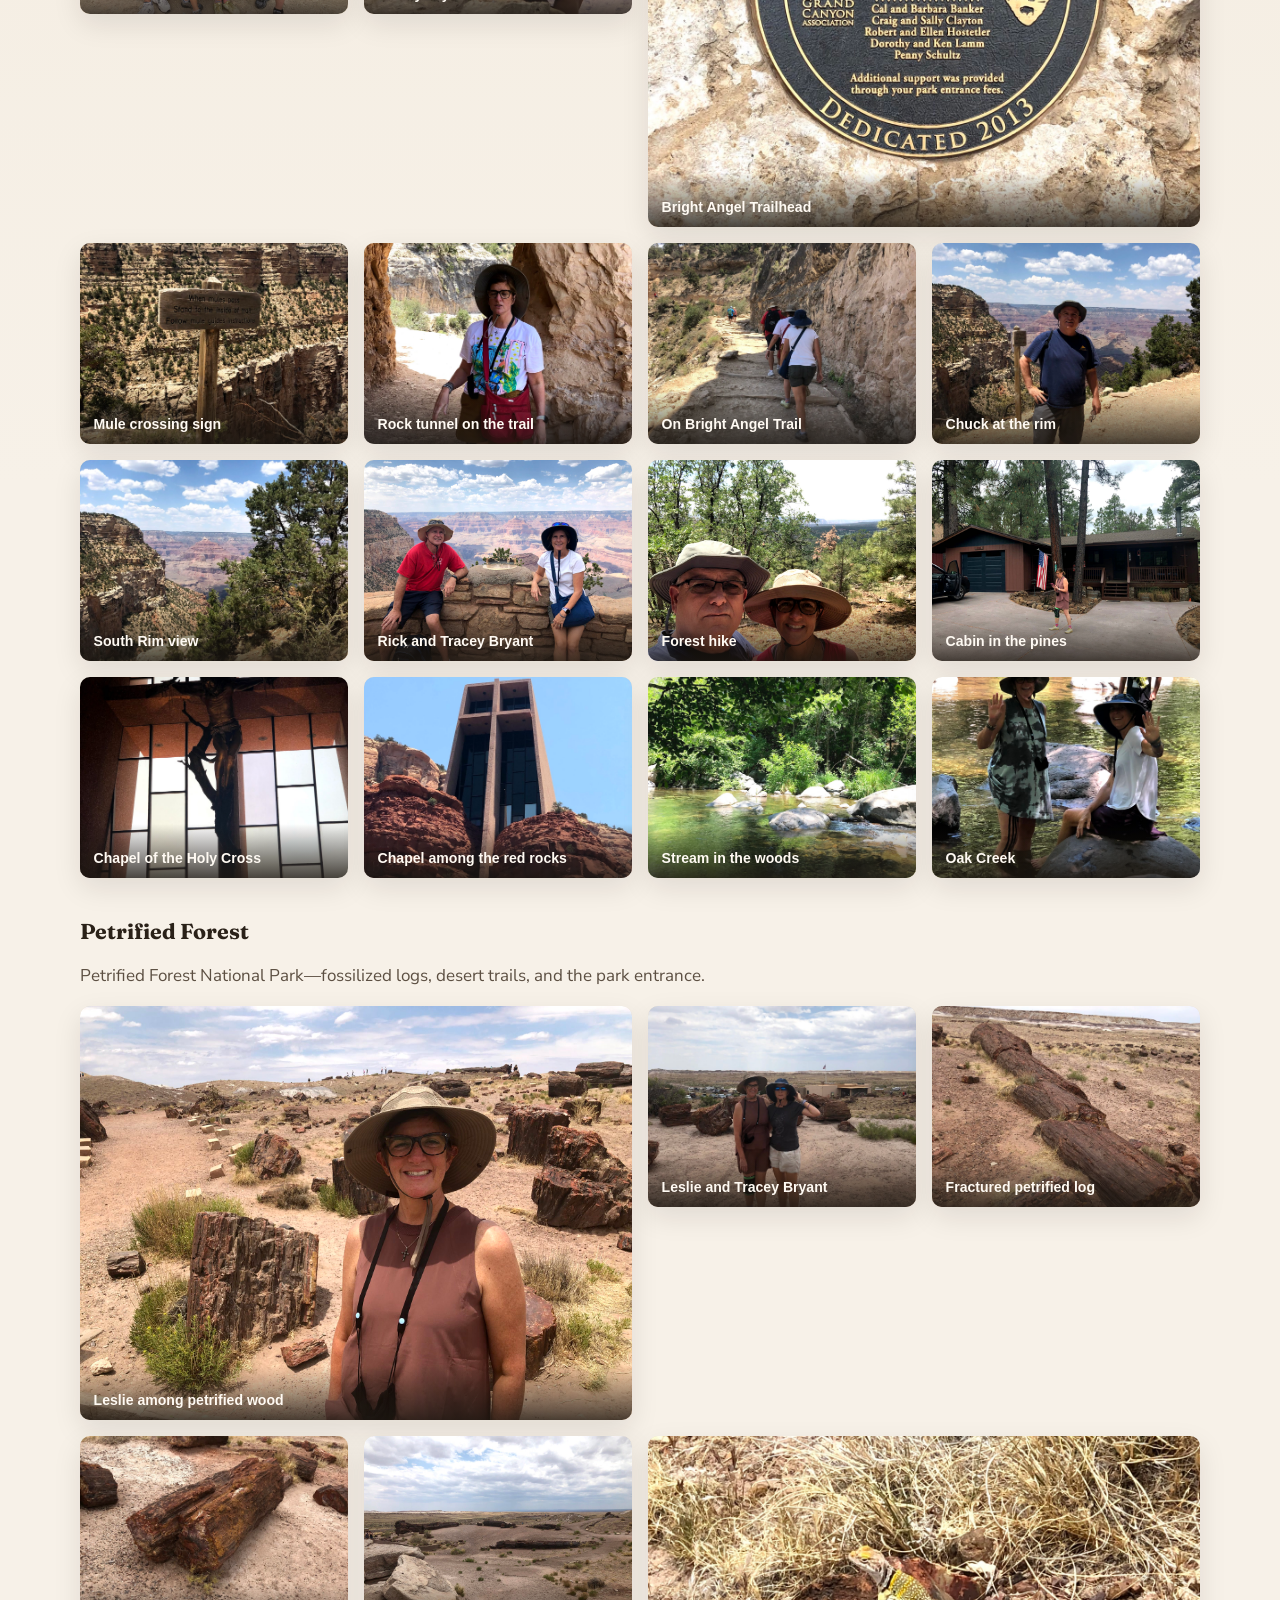
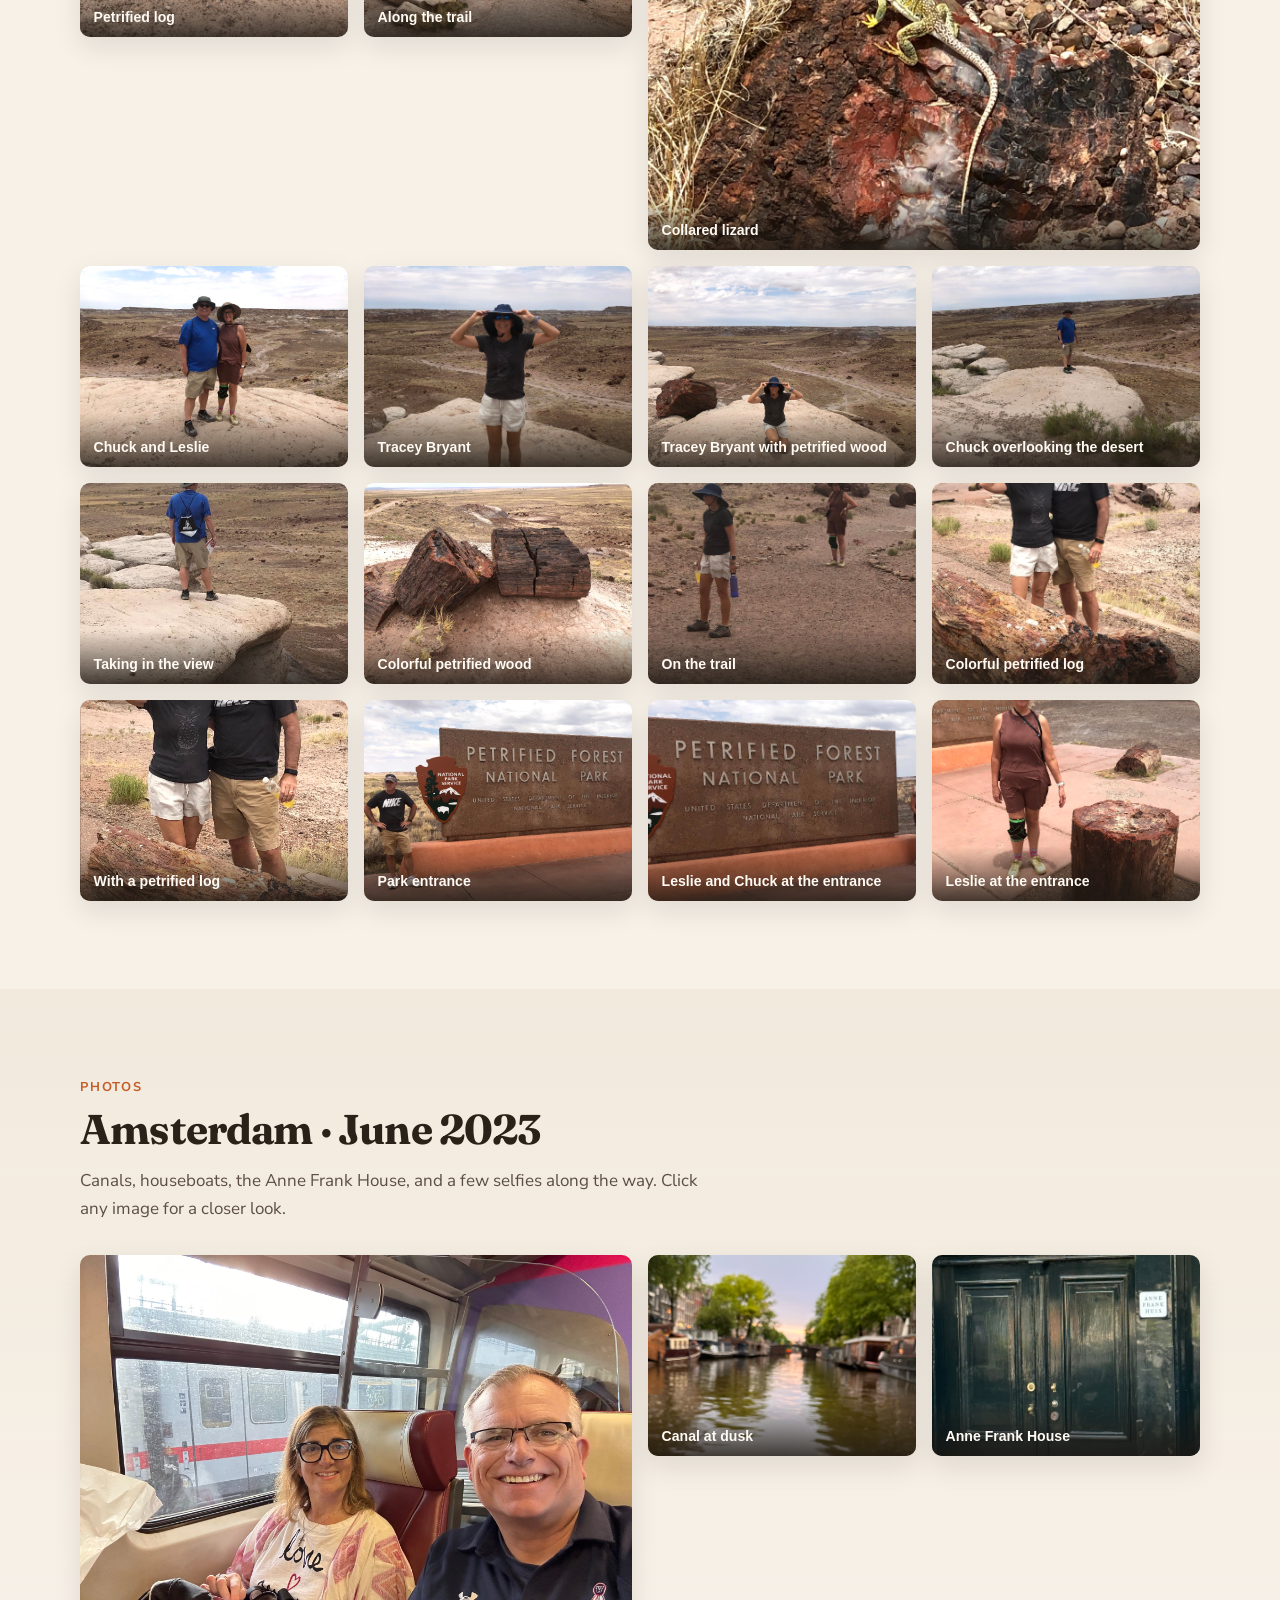
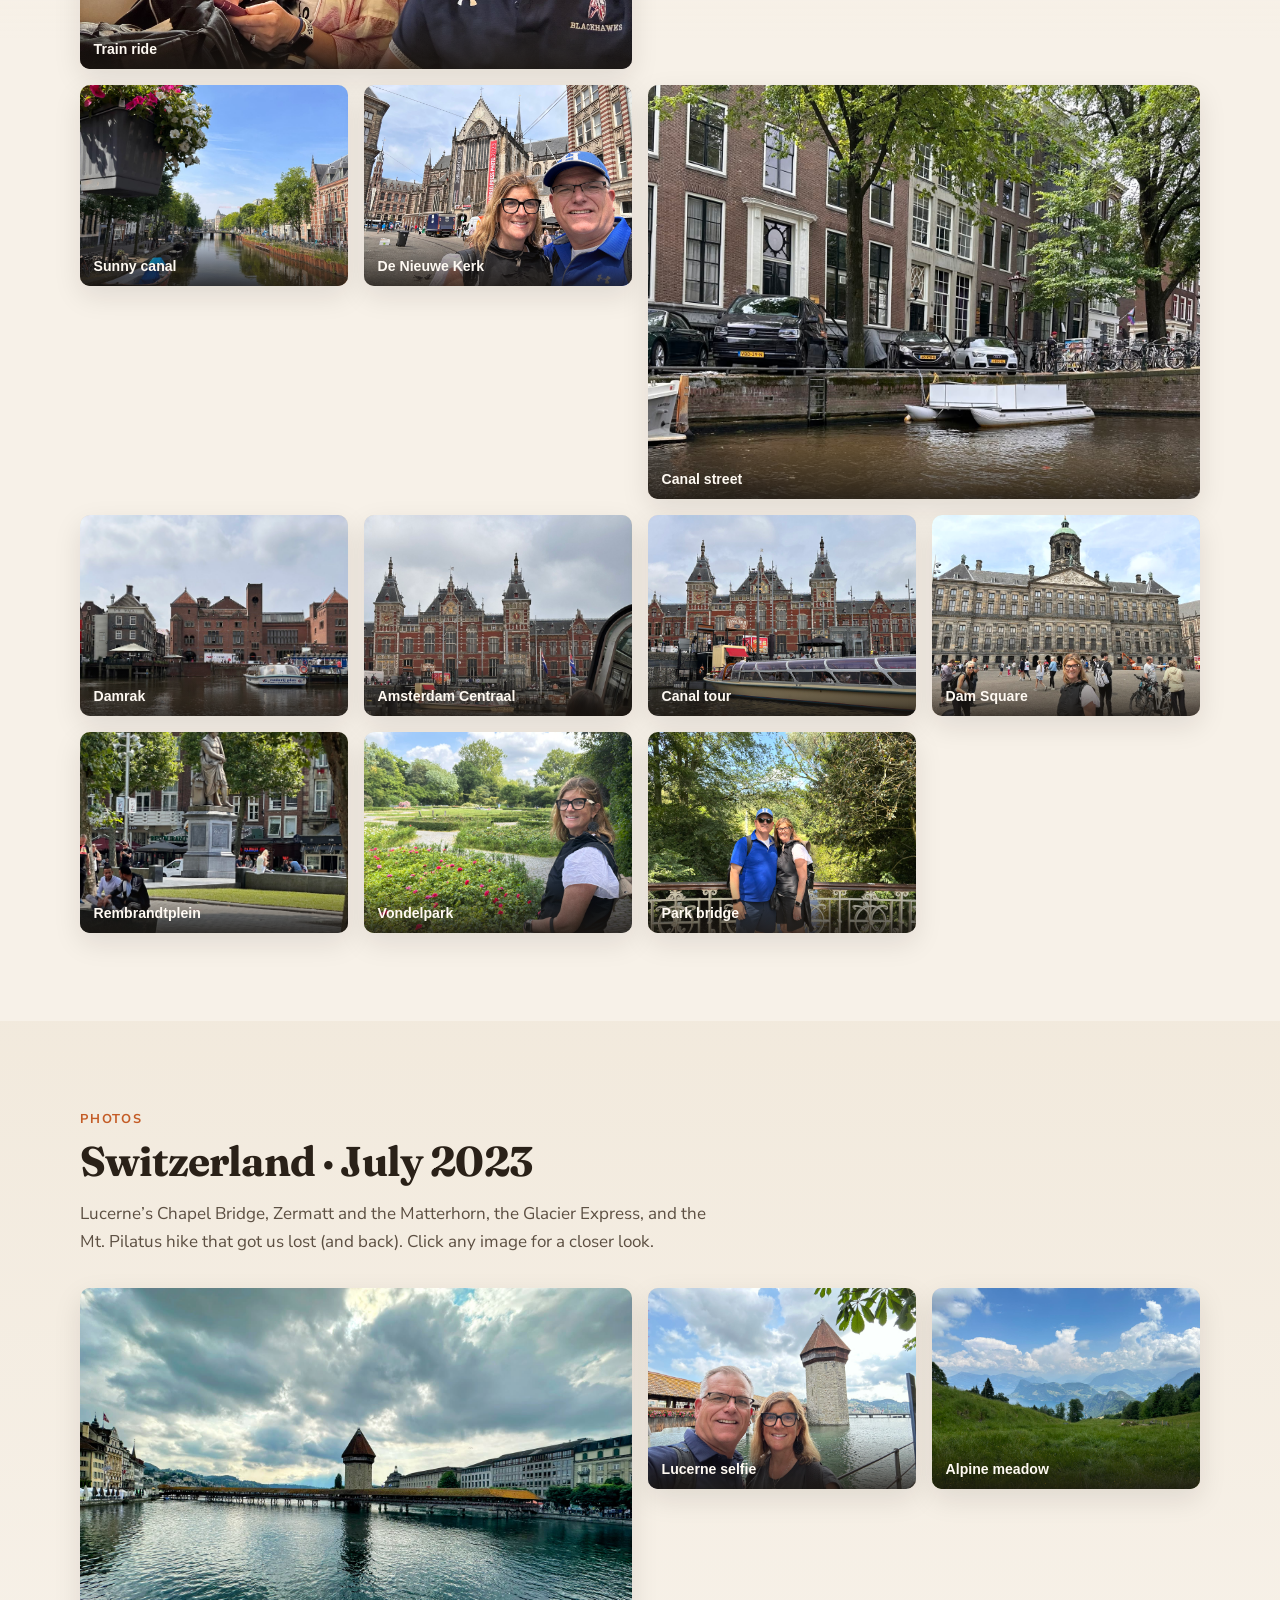
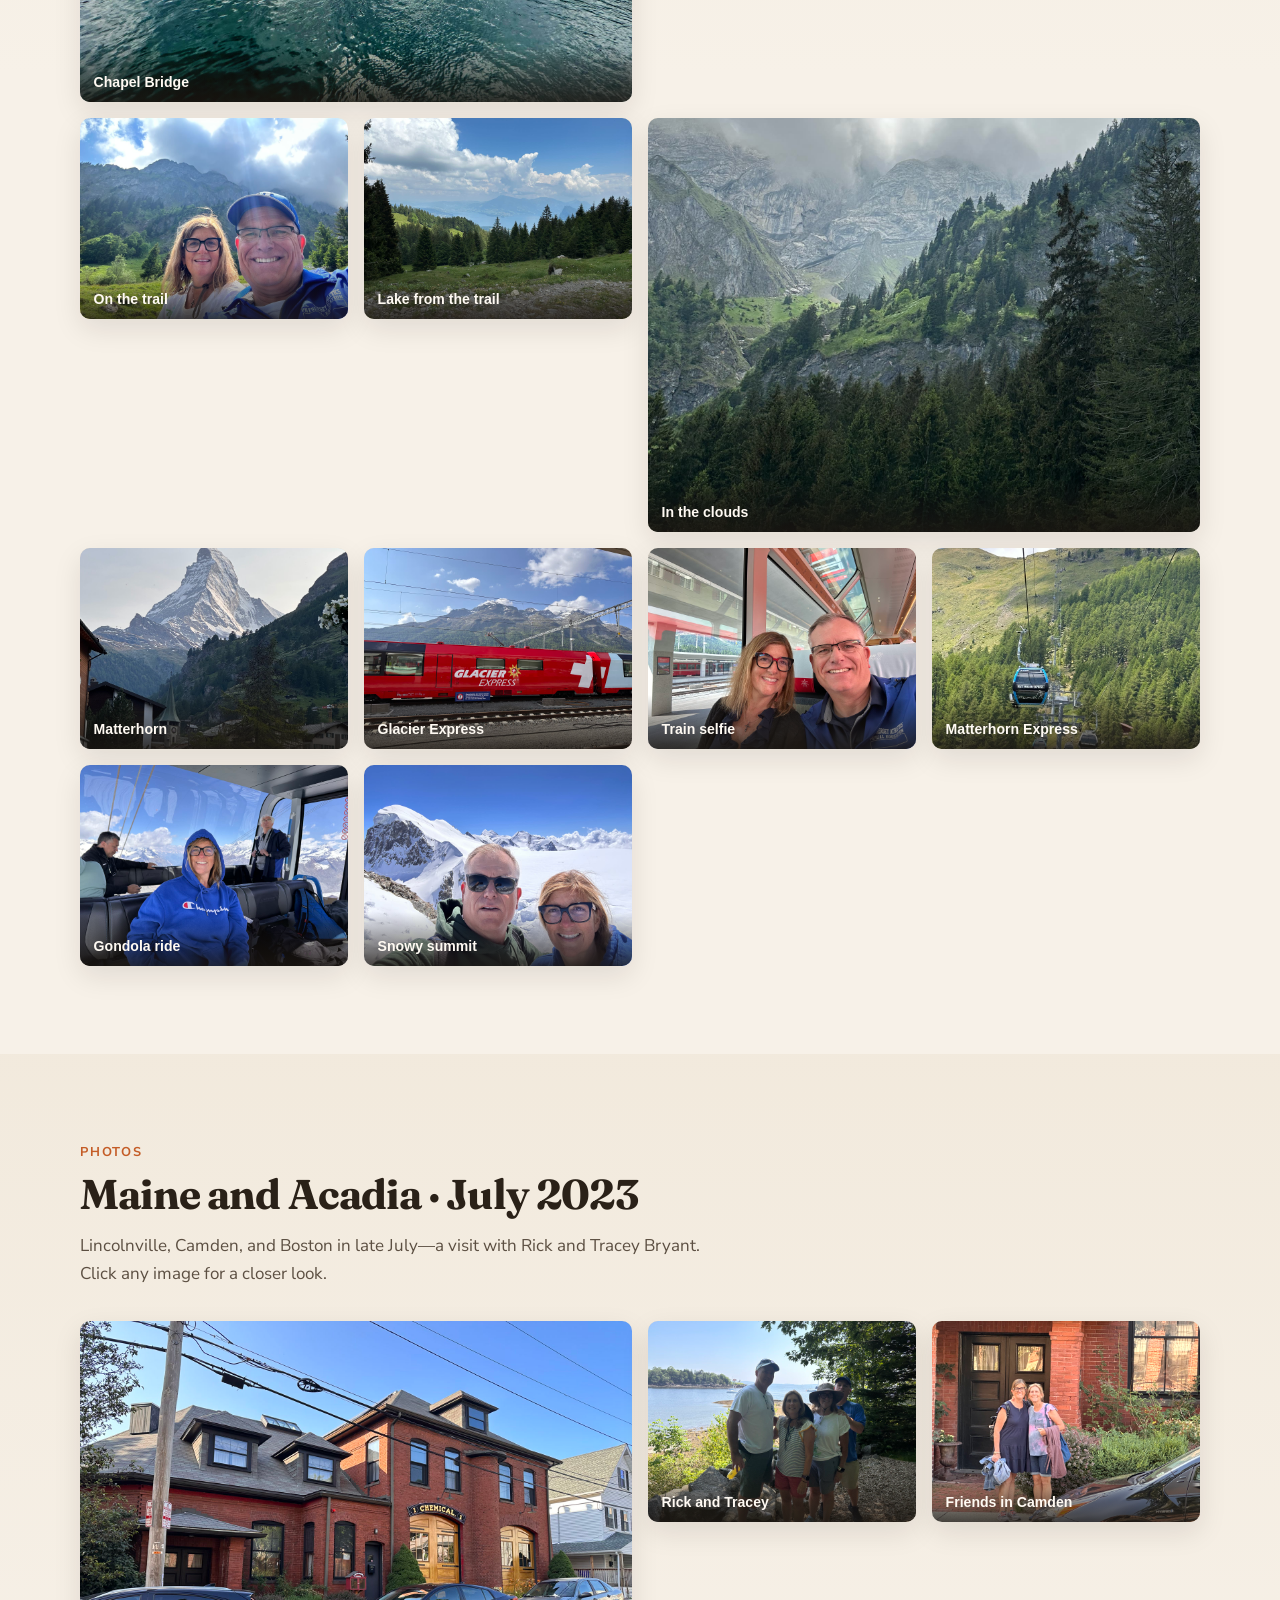
==== commit c5d97812: "Add 6 Rocky Mountain National Park photos to Boulder gallery" ====
--- a/index.html
+++ b/index.html
@@ -1730,6 +1730,42 @@
 
         <h3 class="vienna-heading" id="rmnp-photos">Rocky Mountain National Park</h3>
         <ul class="gallery-grid" id="gallery-rmnp">
+          <li>
+            <button type="button" class="gallery-item" data-full="RM_01_trail-selfie.jpg" data-caption="Trail selfie">
+              <img src="RM_01_trail-selfie.jpg" alt="Trail selfie" width="700" height="525" loading="lazy">
+              <span class="gallery-caption">Trail selfie</span>
+            </button>
+          </li>
+          <li>
+            <button type="button" class="gallery-item" data-full="RM_02_overlook.jpg" data-caption="Overlook">
+              <img src="RM_02_overlook.jpg" alt="Overlook" width="525" height="700" loading="lazy">
+              <span class="gallery-caption">Overlook</span>
+            </button>
+          </li>
+          <li>
+            <button type="button" class="gallery-item" data-full="RM_03_alpine-selfie.jpg" data-caption="Alpine selfie">
+              <img src="RM_03_alpine-selfie.jpg" alt="Alpine selfie" width="700" height="525" loading="lazy">
+              <span class="gallery-caption">Alpine selfie</span>
+            </button>
+          </li>
+          <li>
+            <button type="button" class="gallery-item" data-full="RM_04_tundra-friends.jpg" data-caption="Tundra friends">
+              <img src="RM_04_tundra-friends.jpg" alt="Tundra friends" width="700" height="525" loading="lazy">
+              <span class="gallery-caption">Tundra friends</span>
+            </button>
+          </li>
+          <li>
+            <button type="button" class="gallery-item" data-full="RM_05_rock-pillars.jpg" data-caption="Rock pillars">
+              <img src="RM_05_rock-pillars.jpg" alt="Rock pillars" width="700" height="525" loading="lazy">
+              <span class="gallery-caption">Rock pillars</span>
+            </button>
+          </li>
+          <li>
+            <button type="button" class="gallery-item" data-full="RM_06_group-overlook.jpg" data-caption="Group overlook">
+              <img src="RM_06_group-overlook.jpg" alt="Group overlook" width="700" height="525" loading="lazy">
+              <span class="gallery-caption">Group overlook</span>
+            </button>
+          </li>
         </ul>
       </div>
     </section>
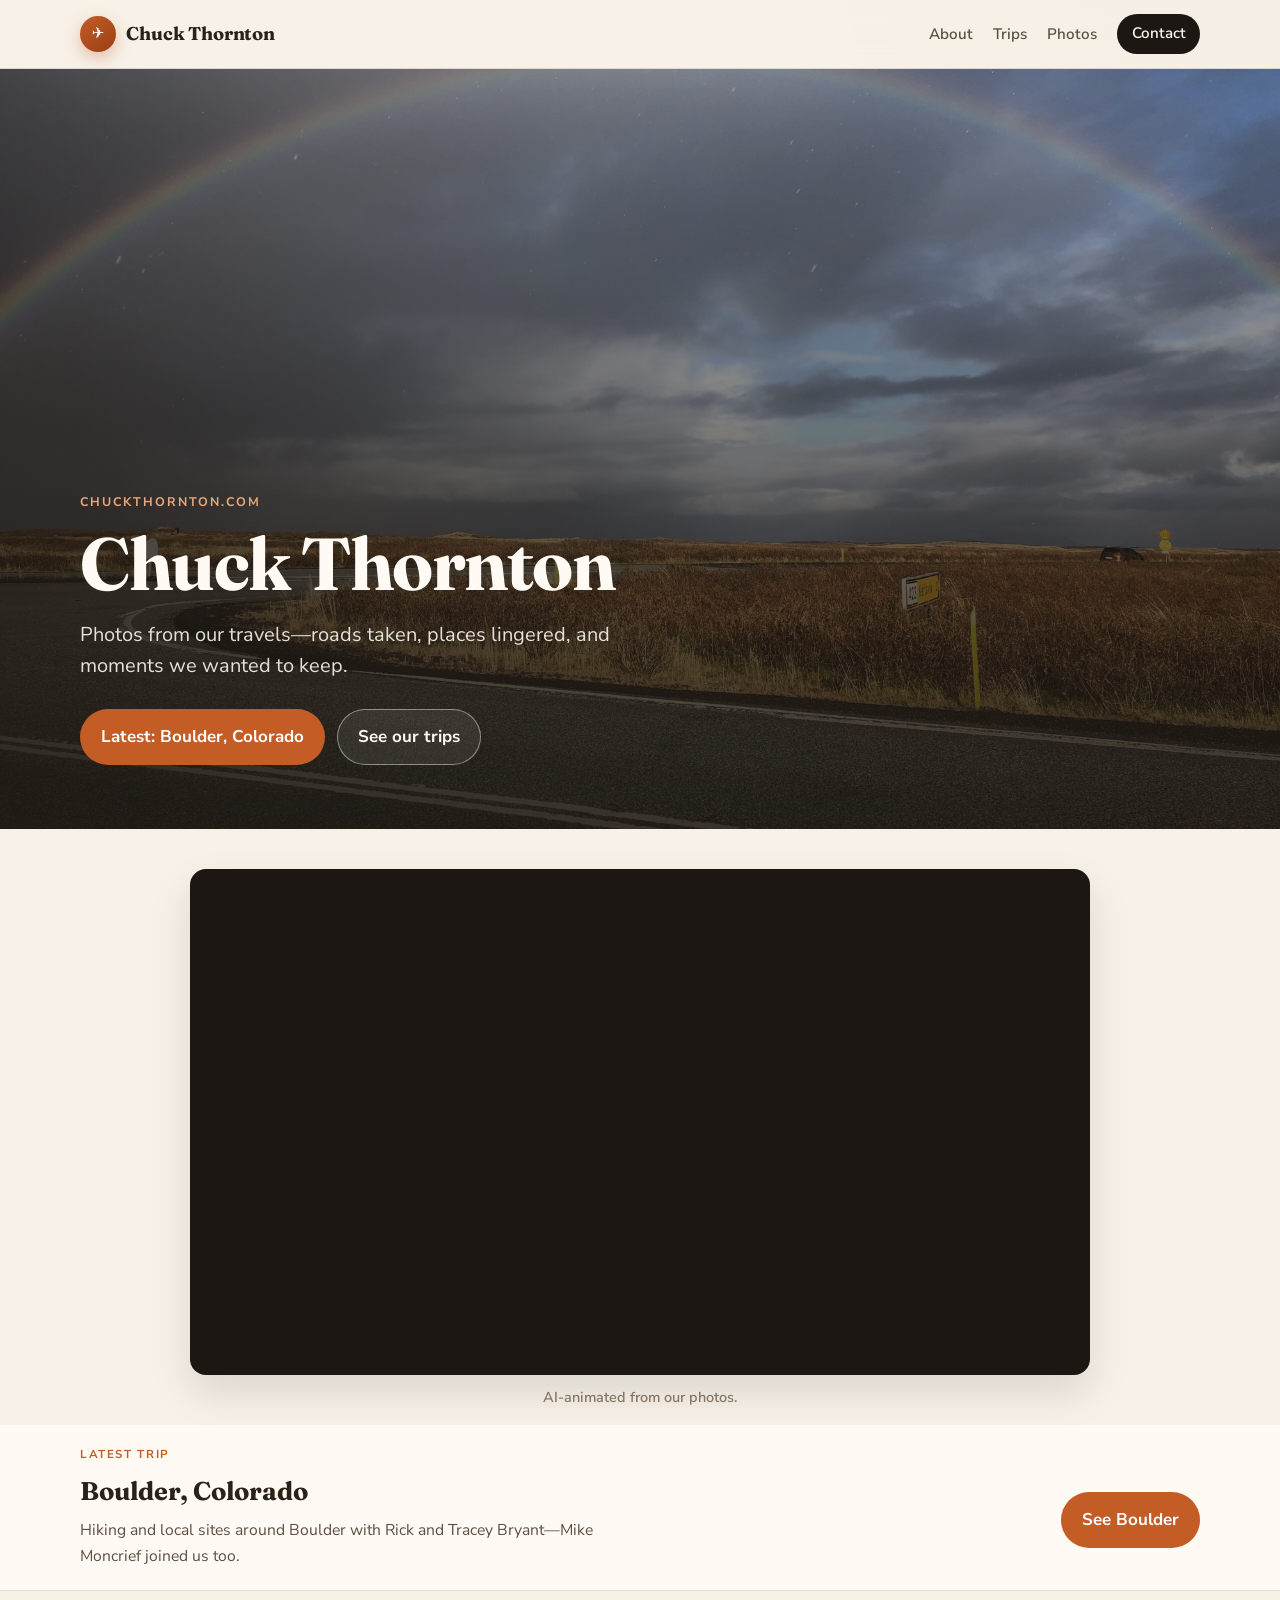
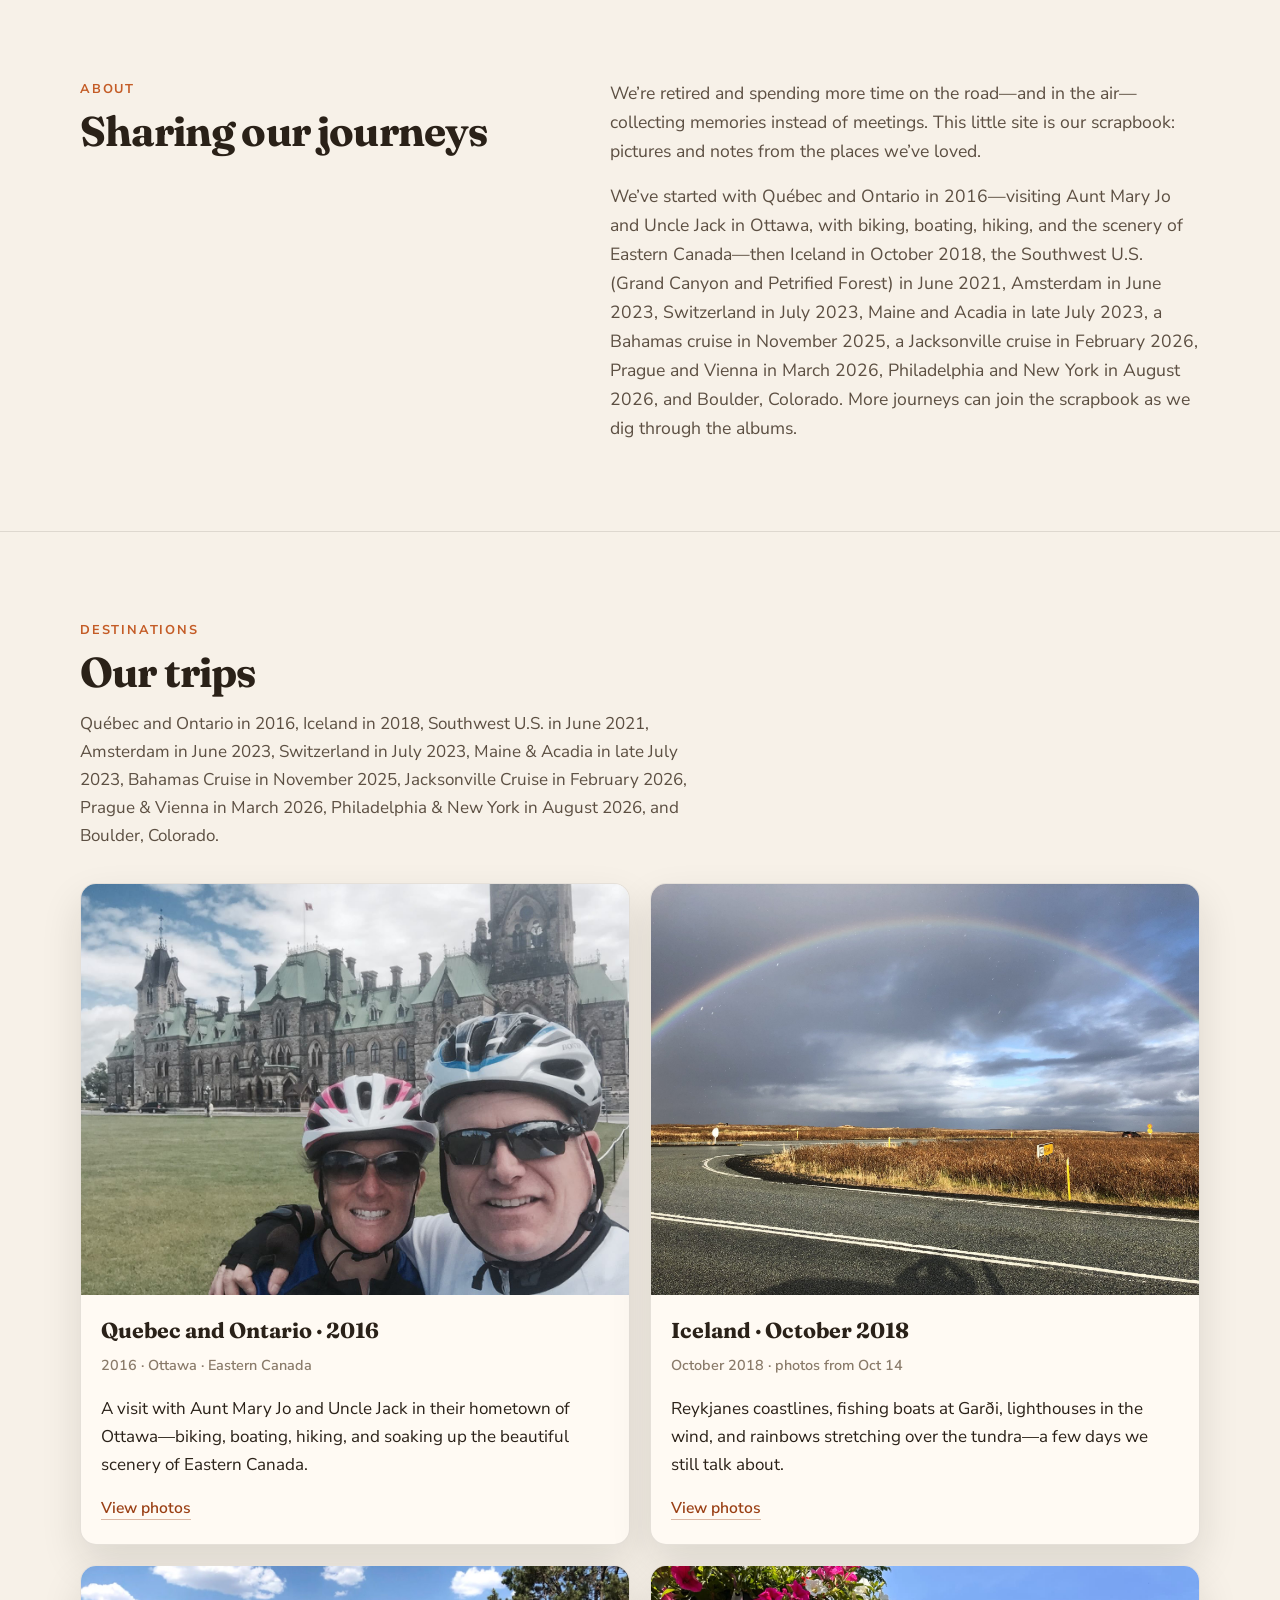
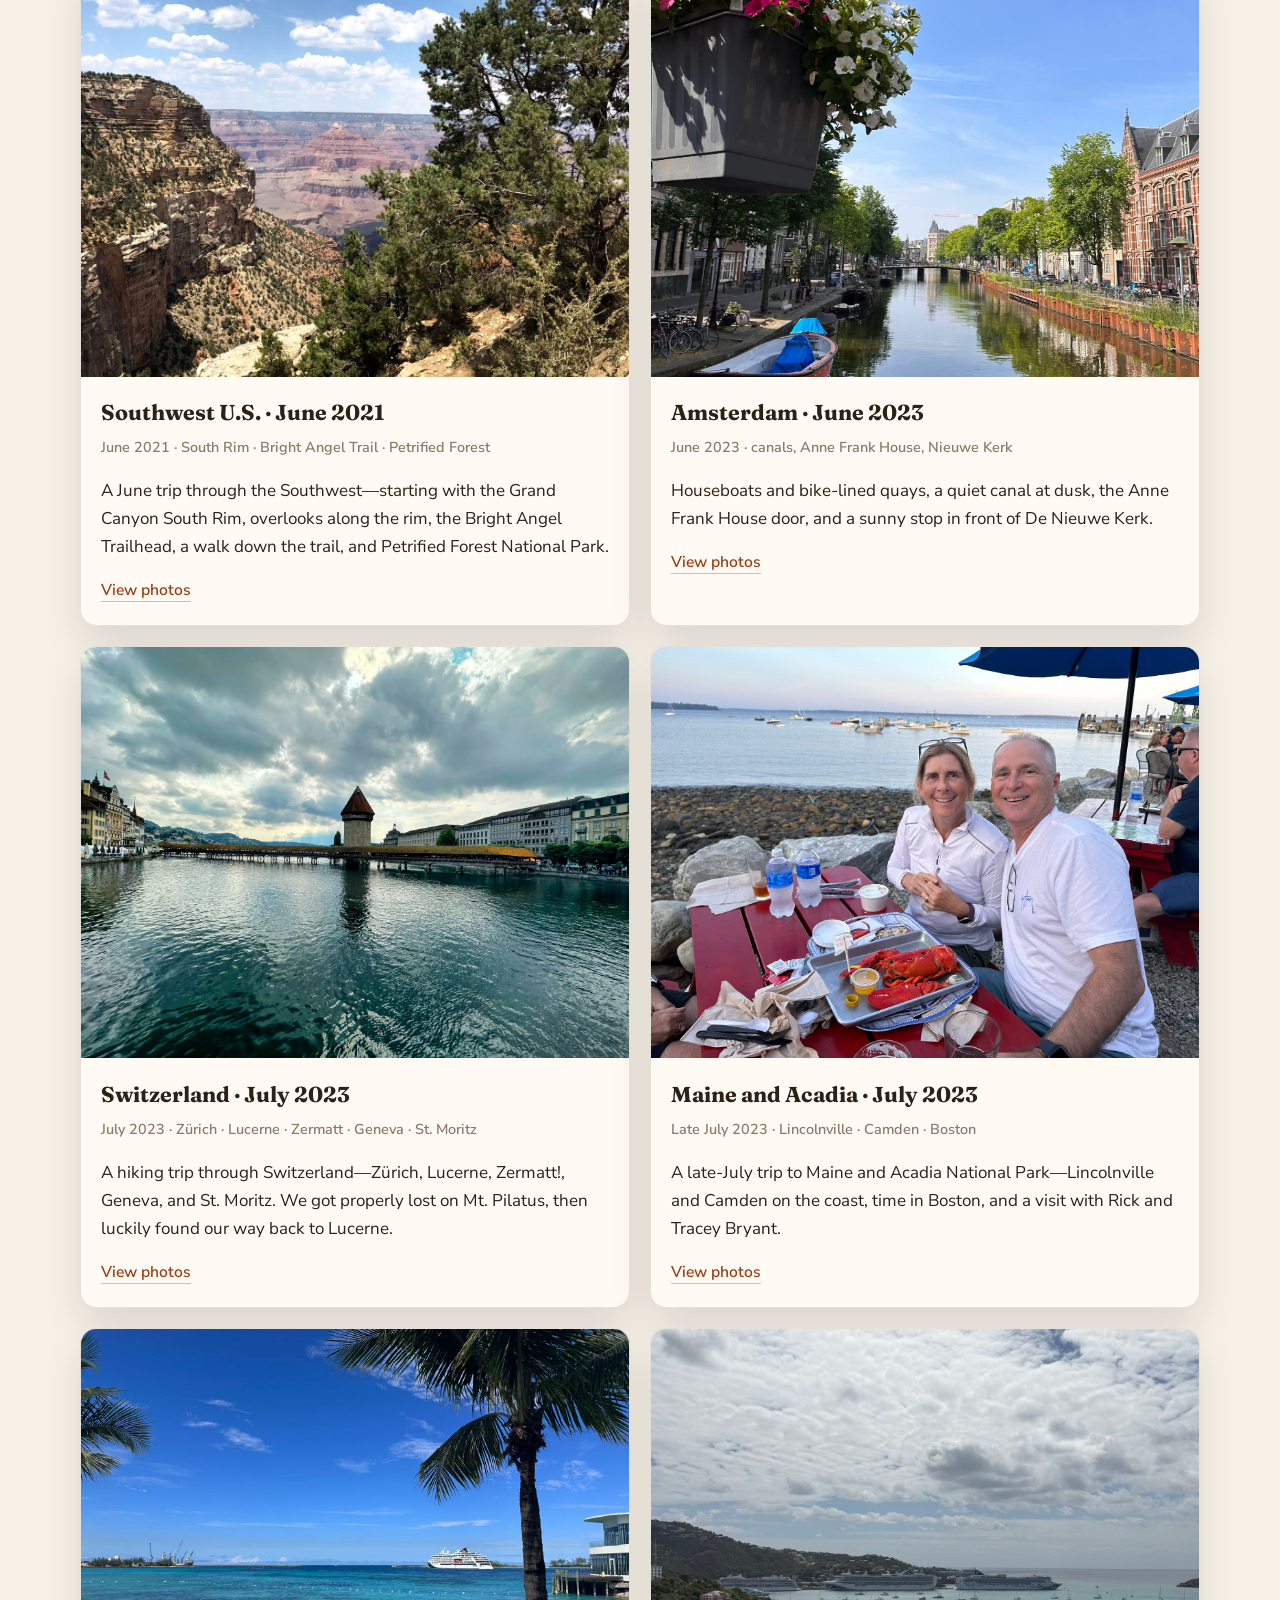
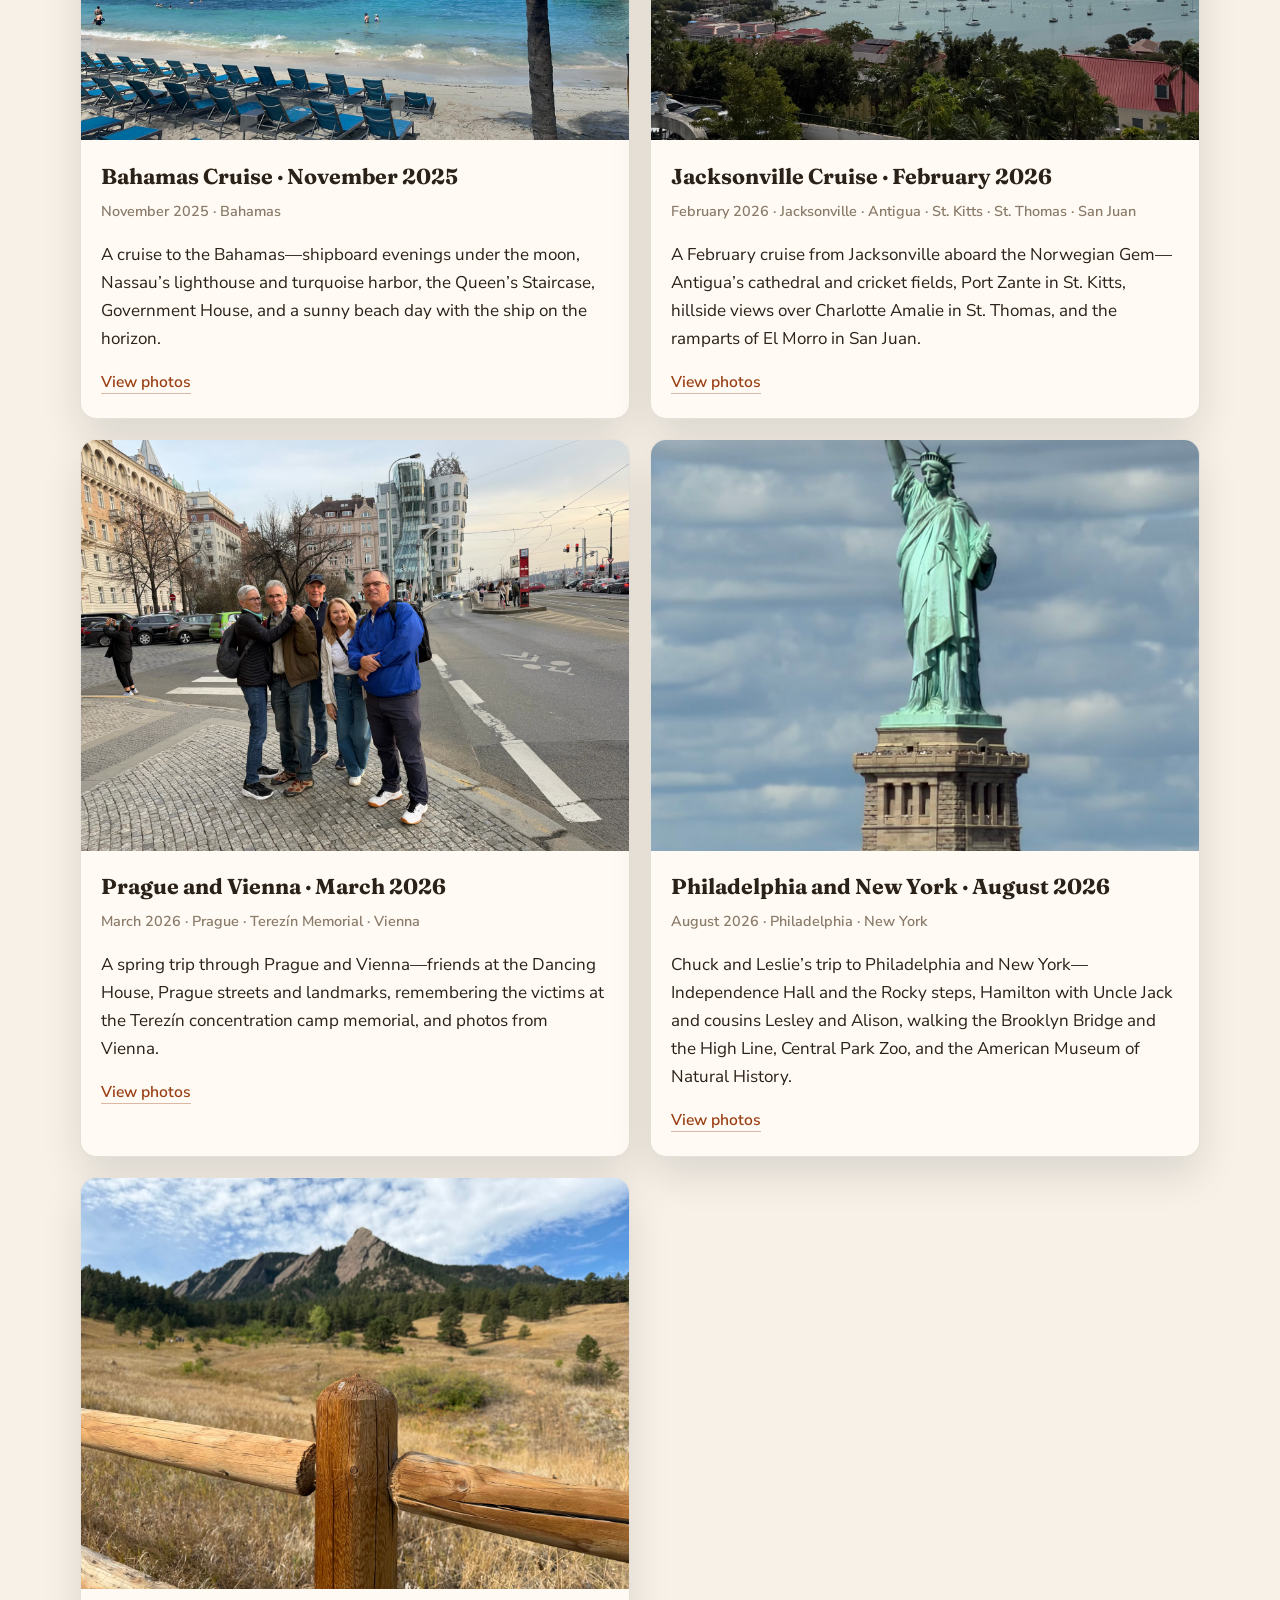
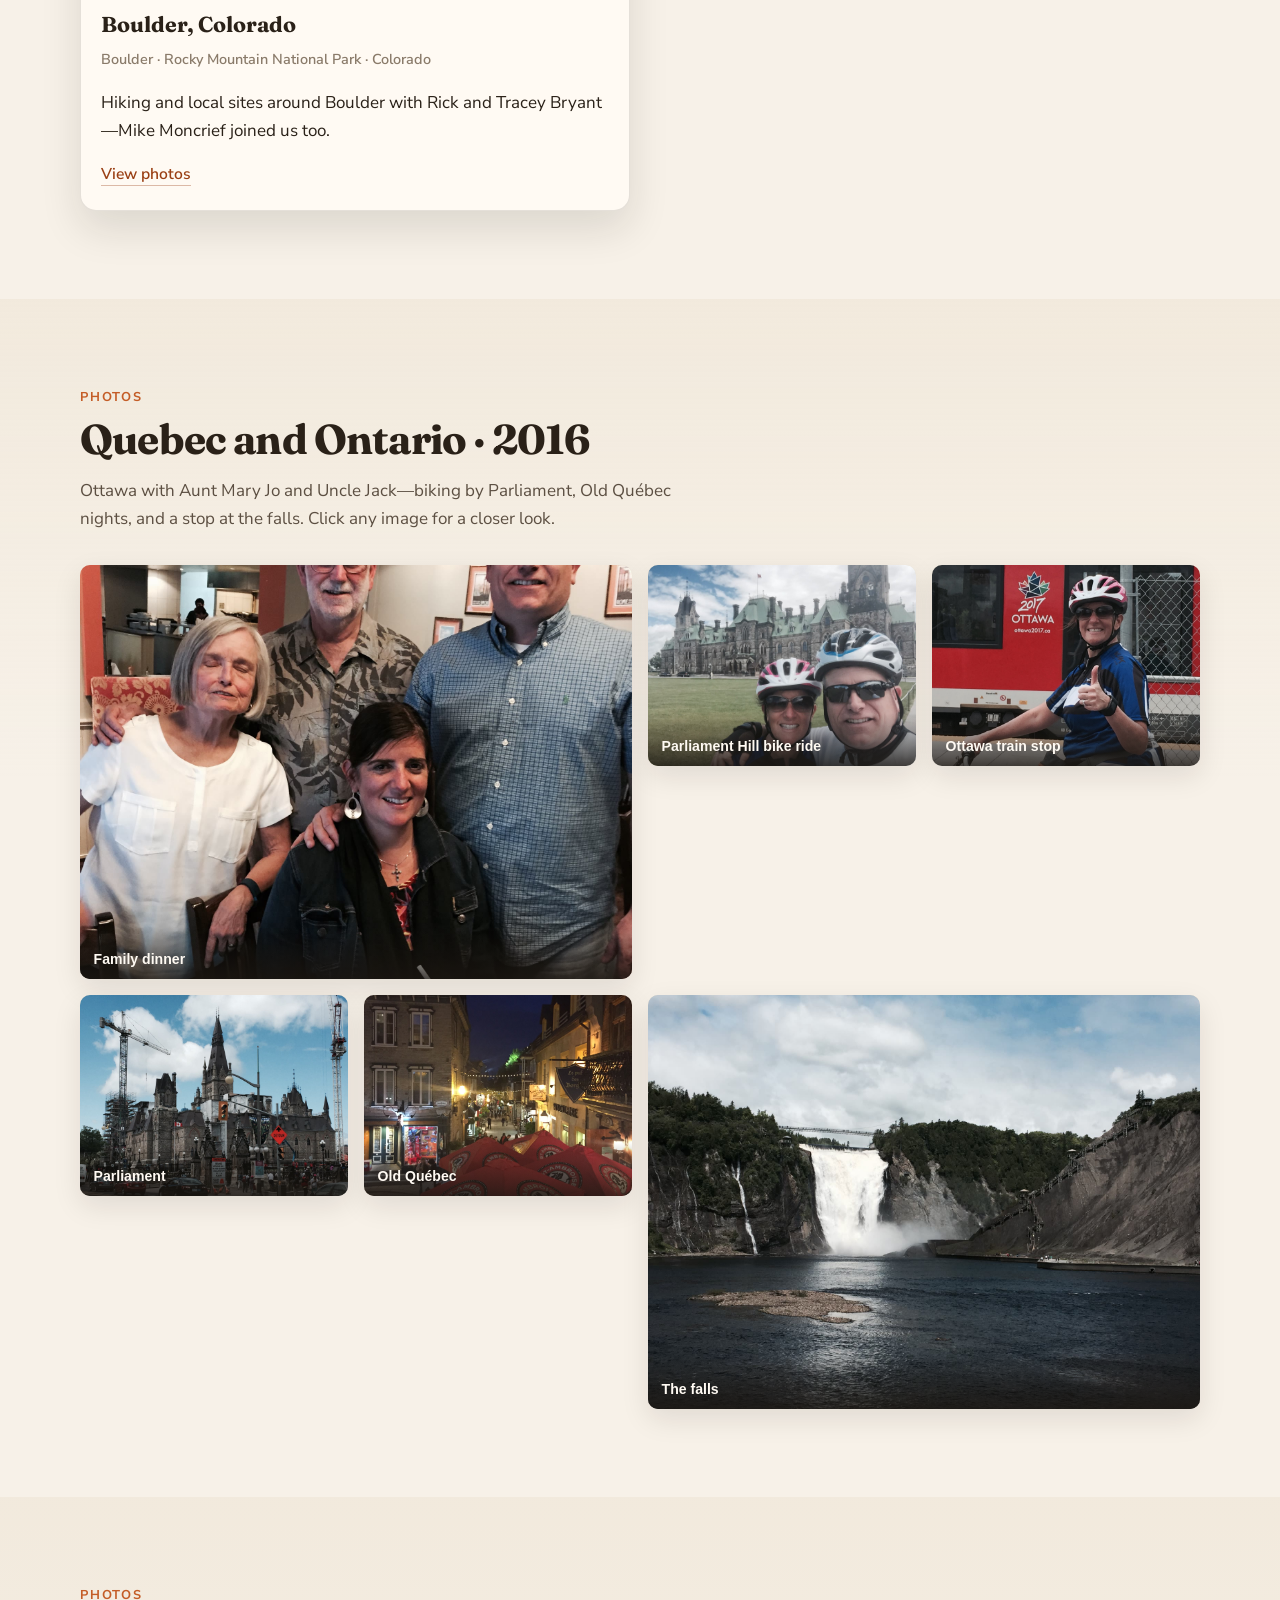
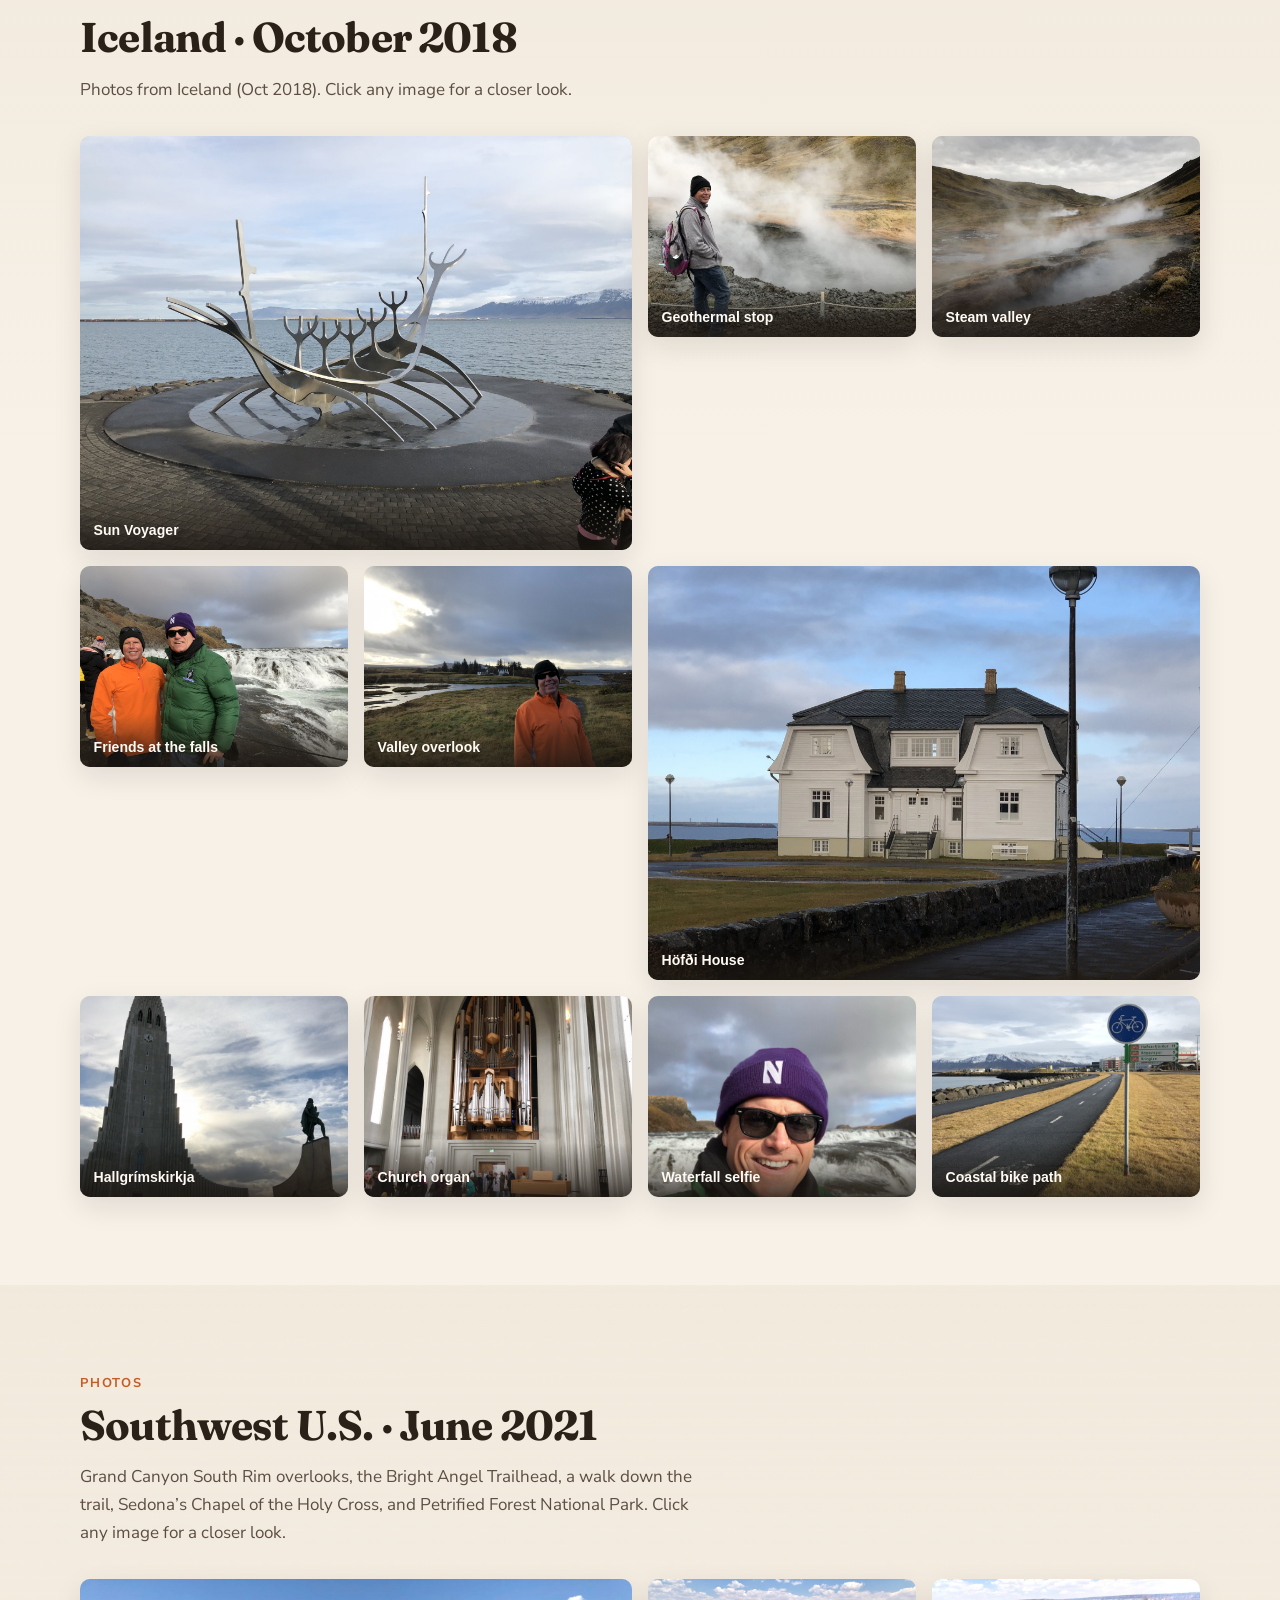
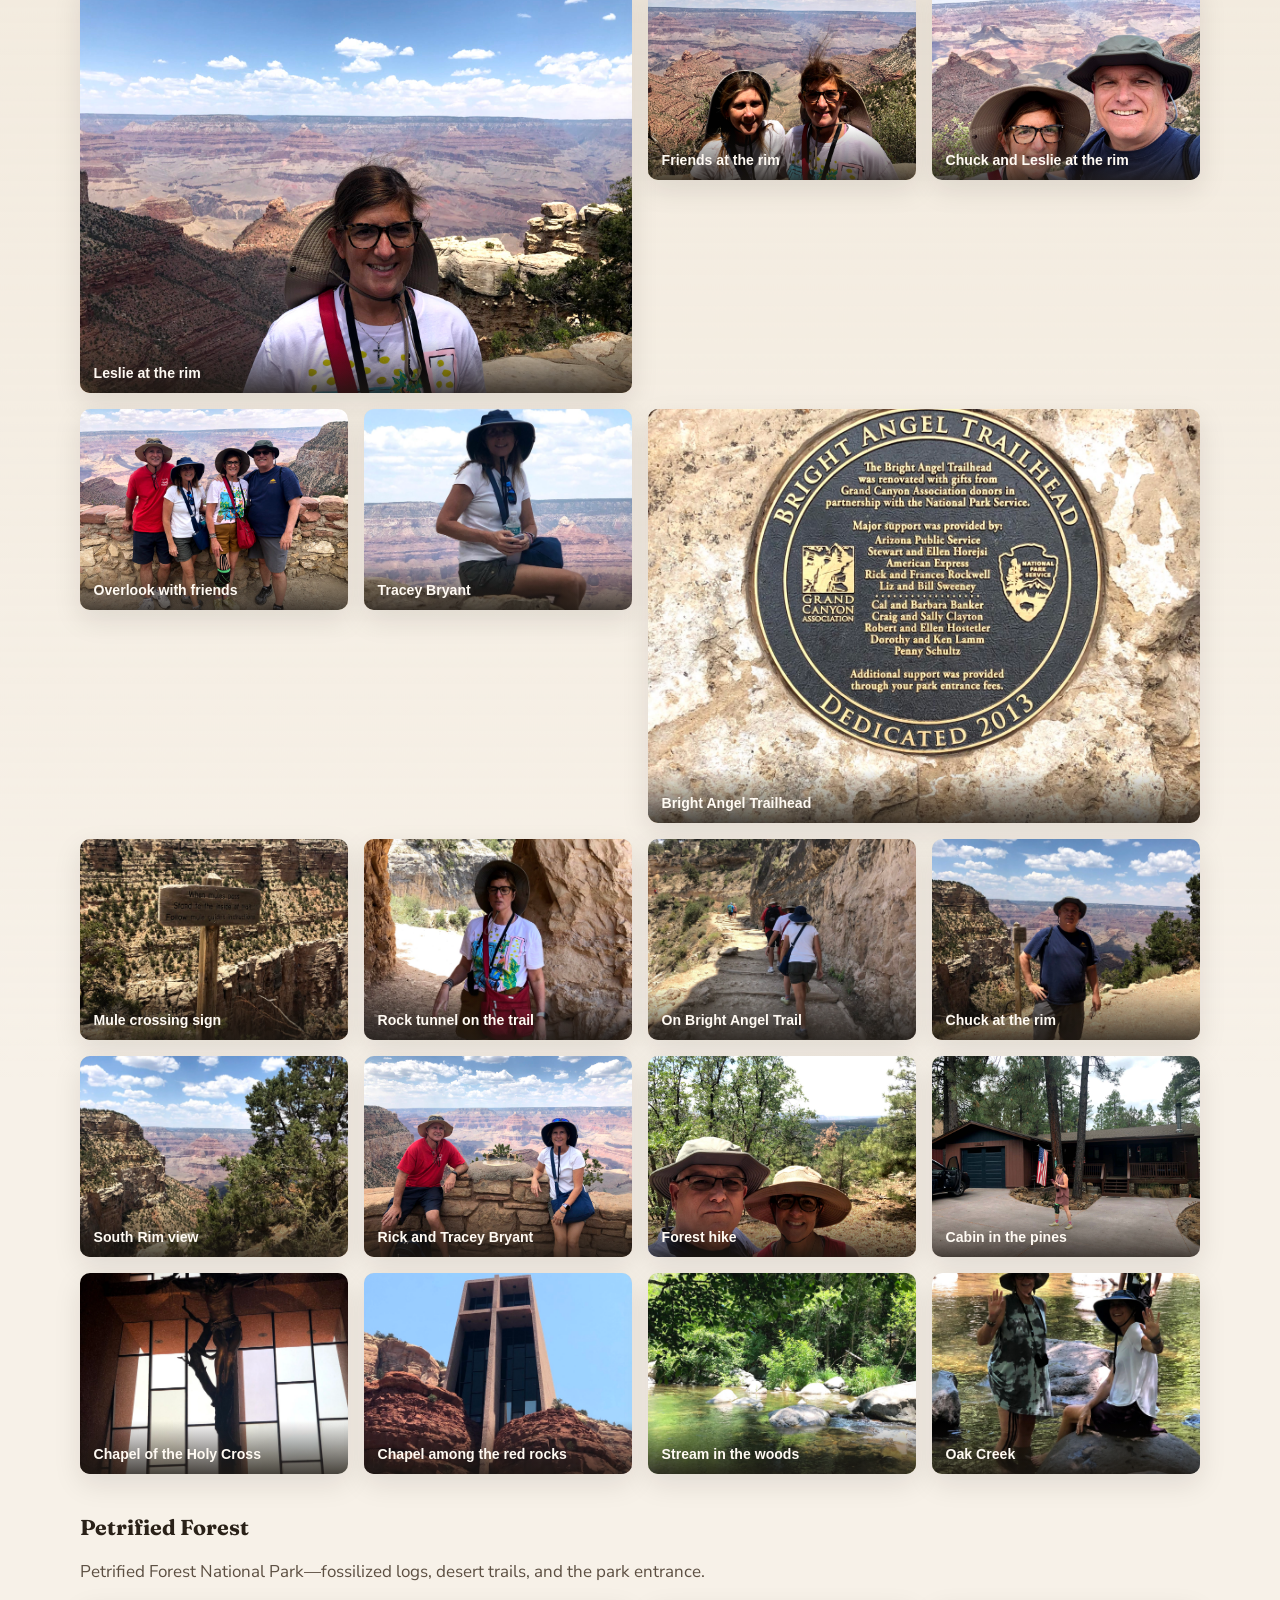
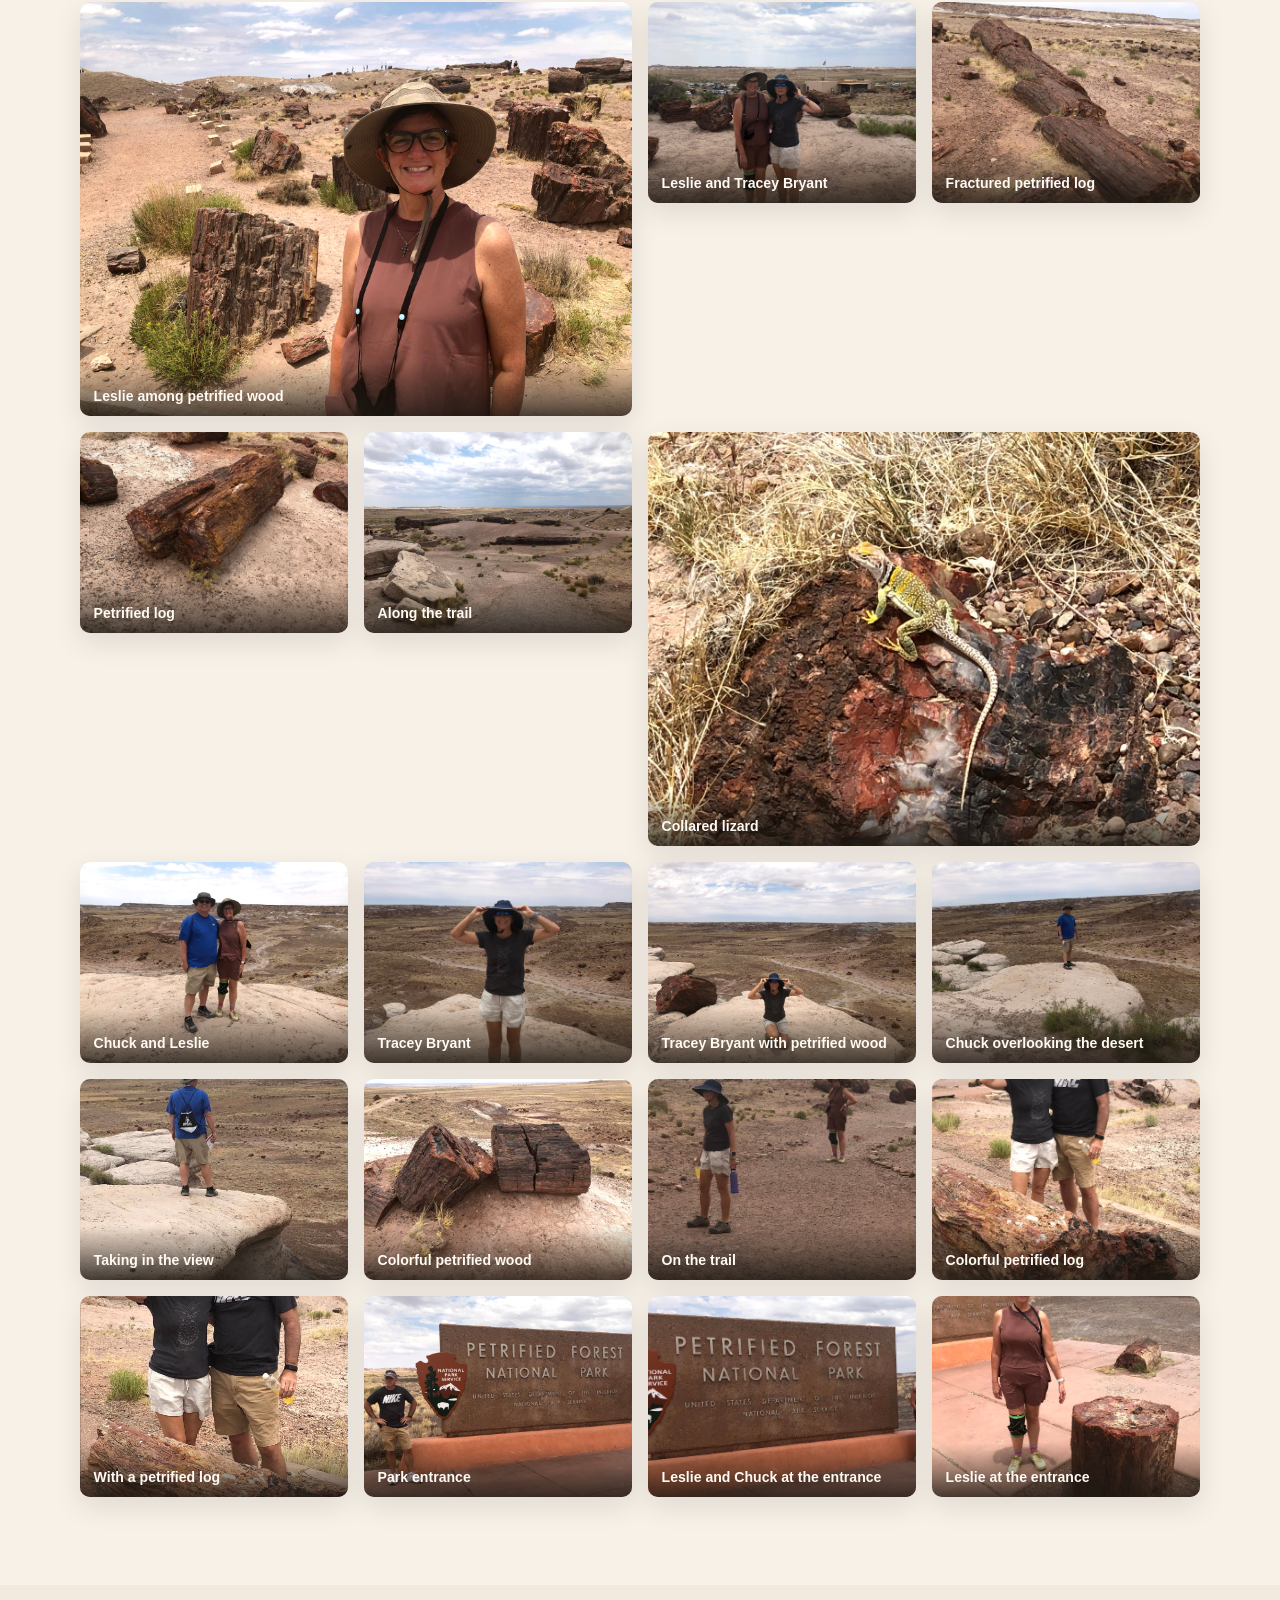
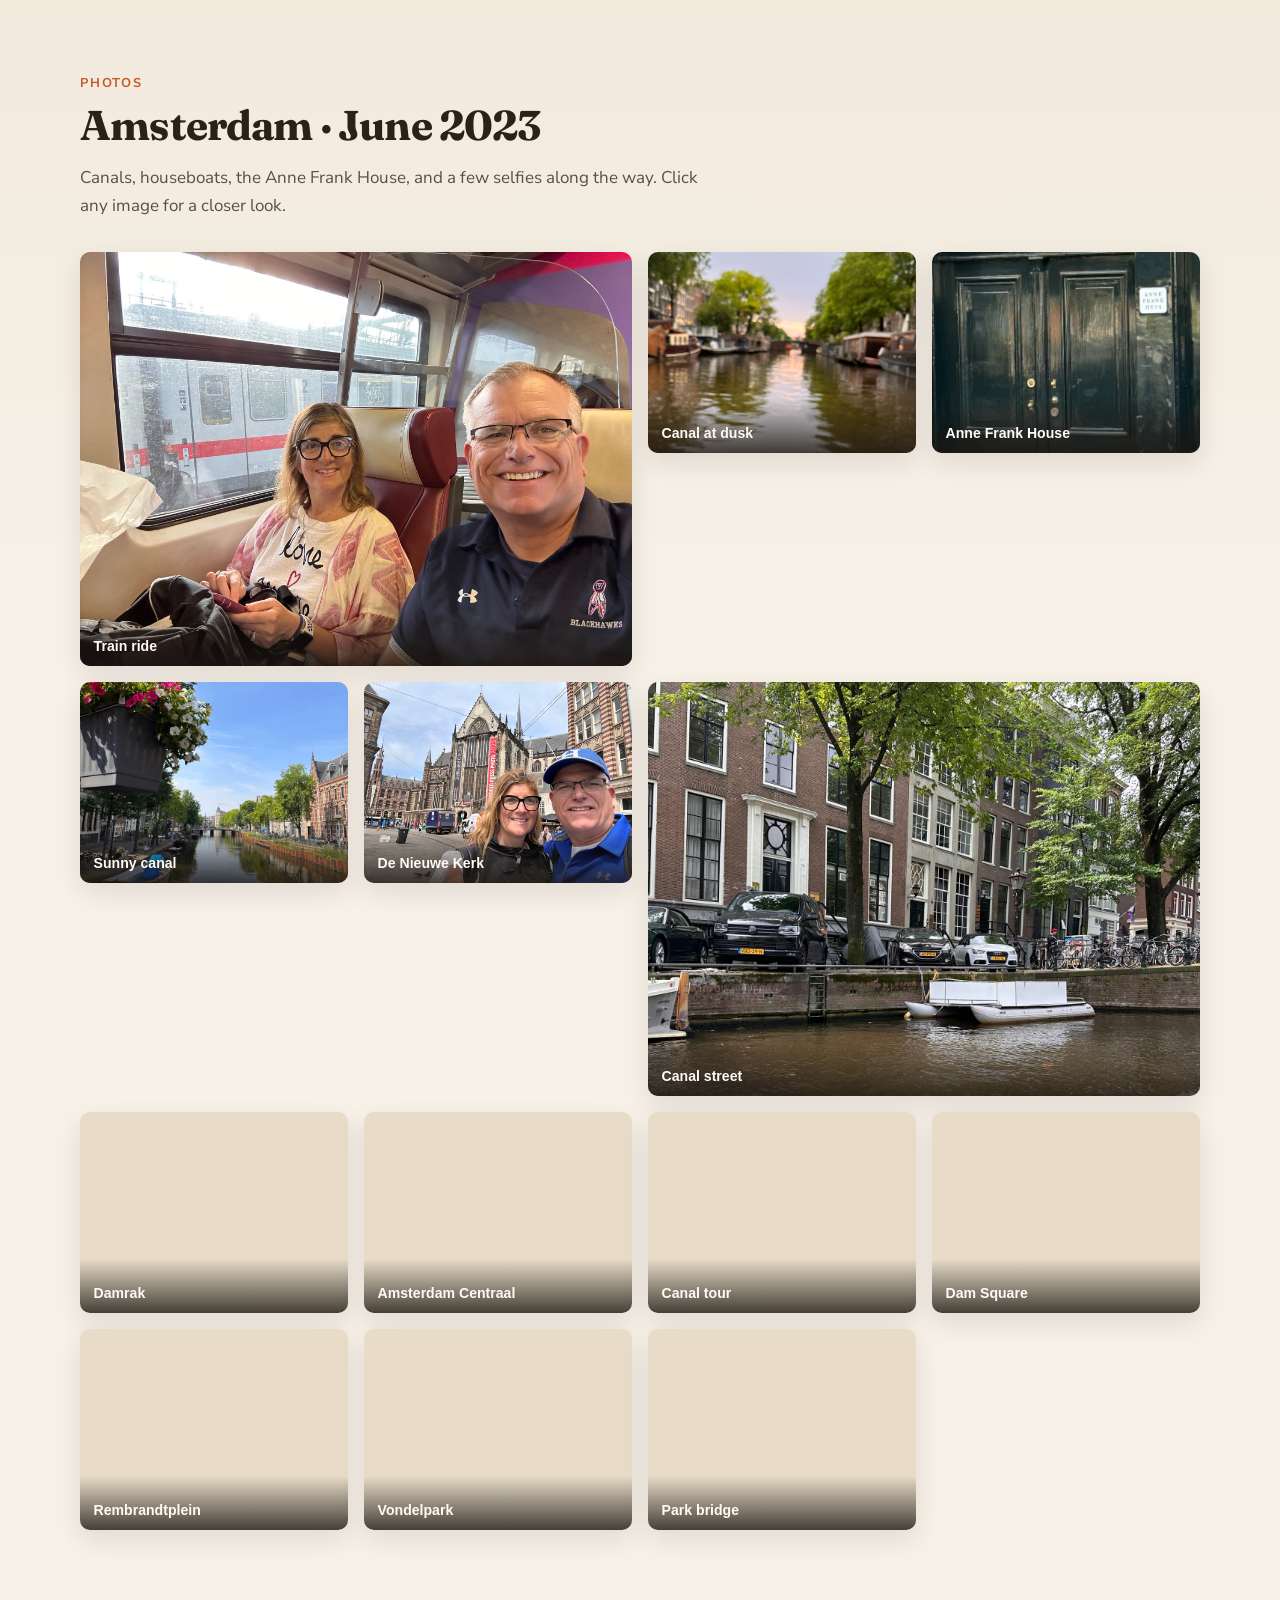
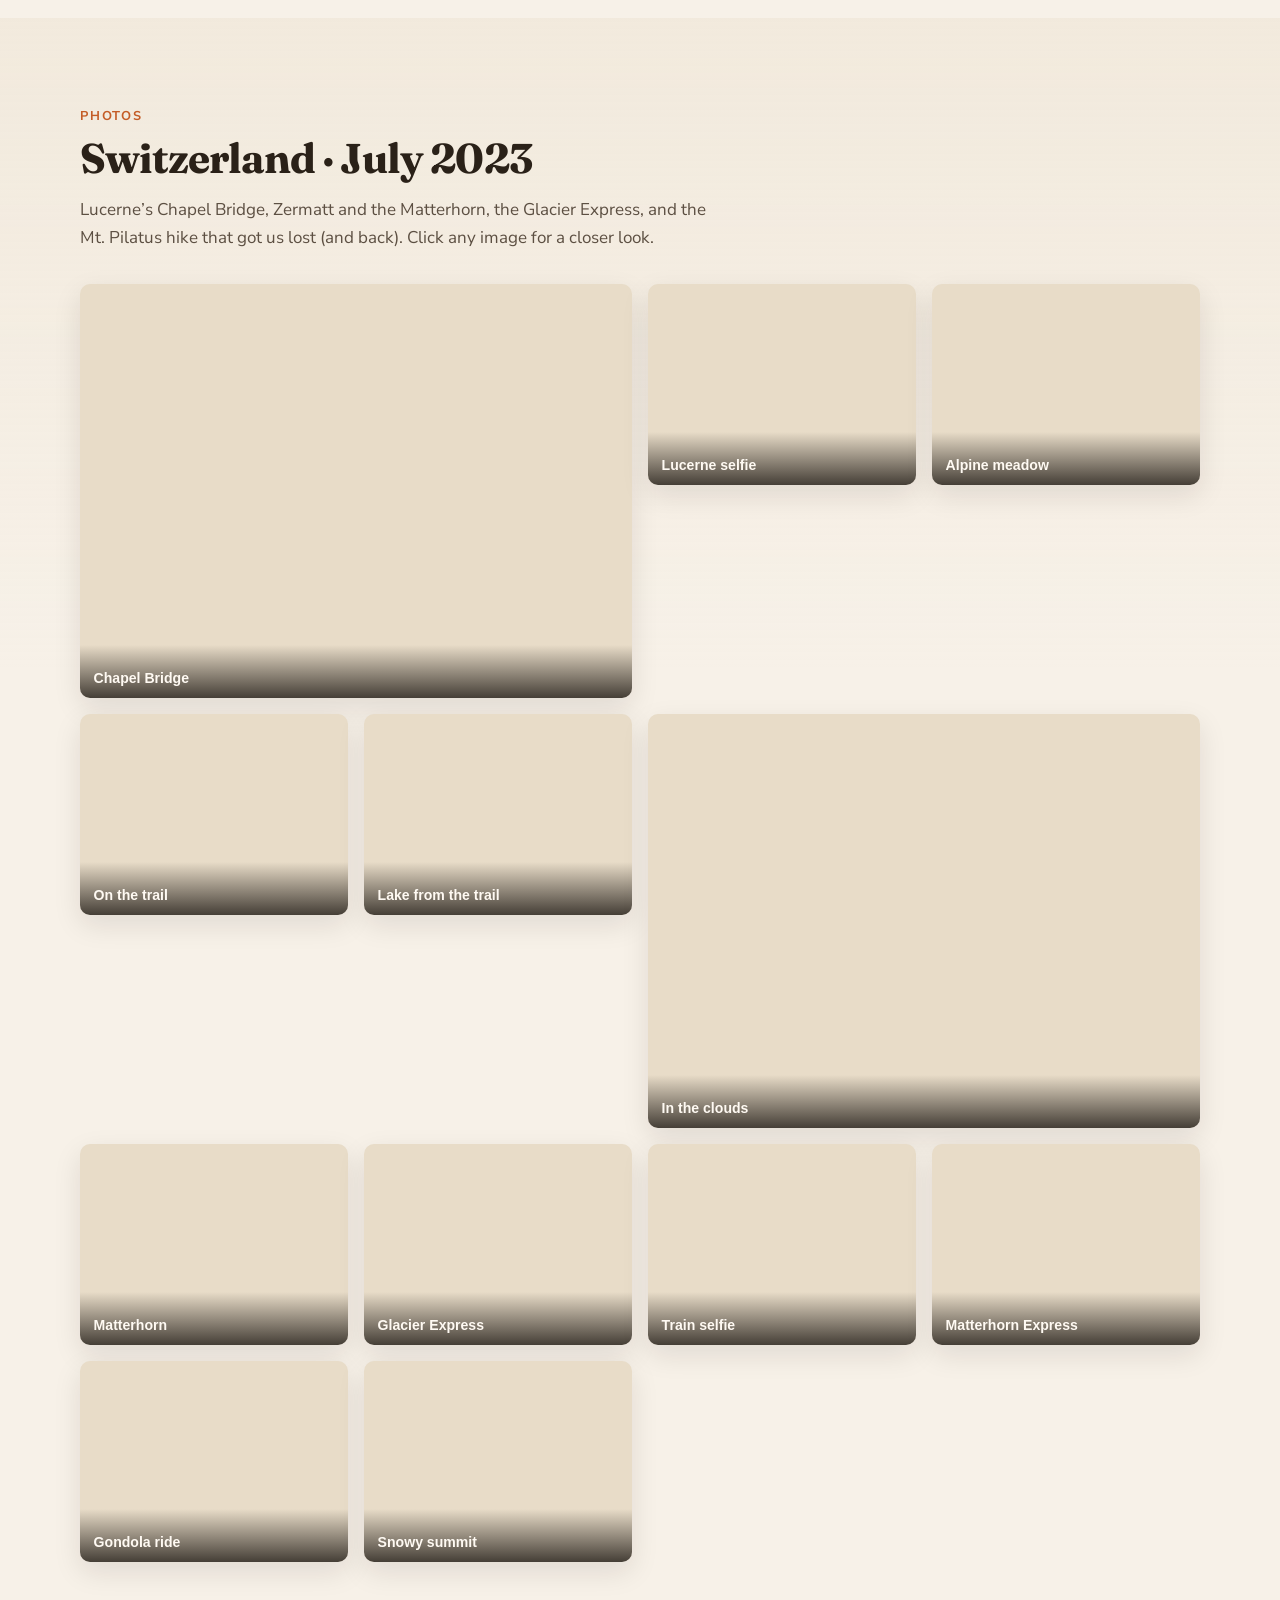
==== commit daae80c0: "Add welcome video to home page" ====
--- a/index.html
+++ b/index.html
@@ -61,6 +61,17 @@
       </div>
     </section>
 
+    <section class="welcome-video" aria-label="Welcome video">
+      <div class="container">
+        <figure class="welcome-video-figure">
+          <div class="video-embed">
+            <iframe src="https://www.youtube-nocookie.com/embed/NHMWtR-J8E0" title="Welcome to ChuckThornton.com" loading="lazy" allow="accelerometer; autoplay; clipboard-write; encrypted-media; gyroscope; picture-in-picture; web-share" referrerpolicy="strict-origin-when-cross-origin" allowfullscreen></iframe>
+          </div>
+          <figcaption class="video-caption">AI-animated from our photos.</figcaption>
+        </figure>
+      </div>
+    </section>
+
     <aside class="latest-trip" aria-label="Latest trip">
       <div class="container latest-trip-inner">
         <p class="latest-trip-label">Latest trip</p>
--- a/styles.css
+++ b/styles.css
@@ -800,3 +800,39 @@
   color: var(--muted);
   font-size: 0.95rem;
 }
+
+/* Welcome video */
+.welcome-video {
+  padding: 2.5rem 0 1rem;
+}
+
+.welcome-video-figure {
+  margin: 0 auto;
+  max-width: 900px;
+}
+
+.video-embed {
+  position: relative;
+  width: 100%;
+  aspect-ratio: 16 / 9;
+  border-radius: var(--radius);
+  overflow: hidden;
+  background: var(--bg-dark);
+  box-shadow: var(--shadow);
+}
+
+.video-embed iframe {
+  position: absolute;
+  inset: 0;
+  width: 100%;
+  height: 100%;
+  border: 0;
+}
+
+.video-caption {
+  margin: 0.65rem 0 0;
+  text-align: center;
+  color: var(--muted);
+  font-size: 0.9rem;
+  font-weight: 600;
+}
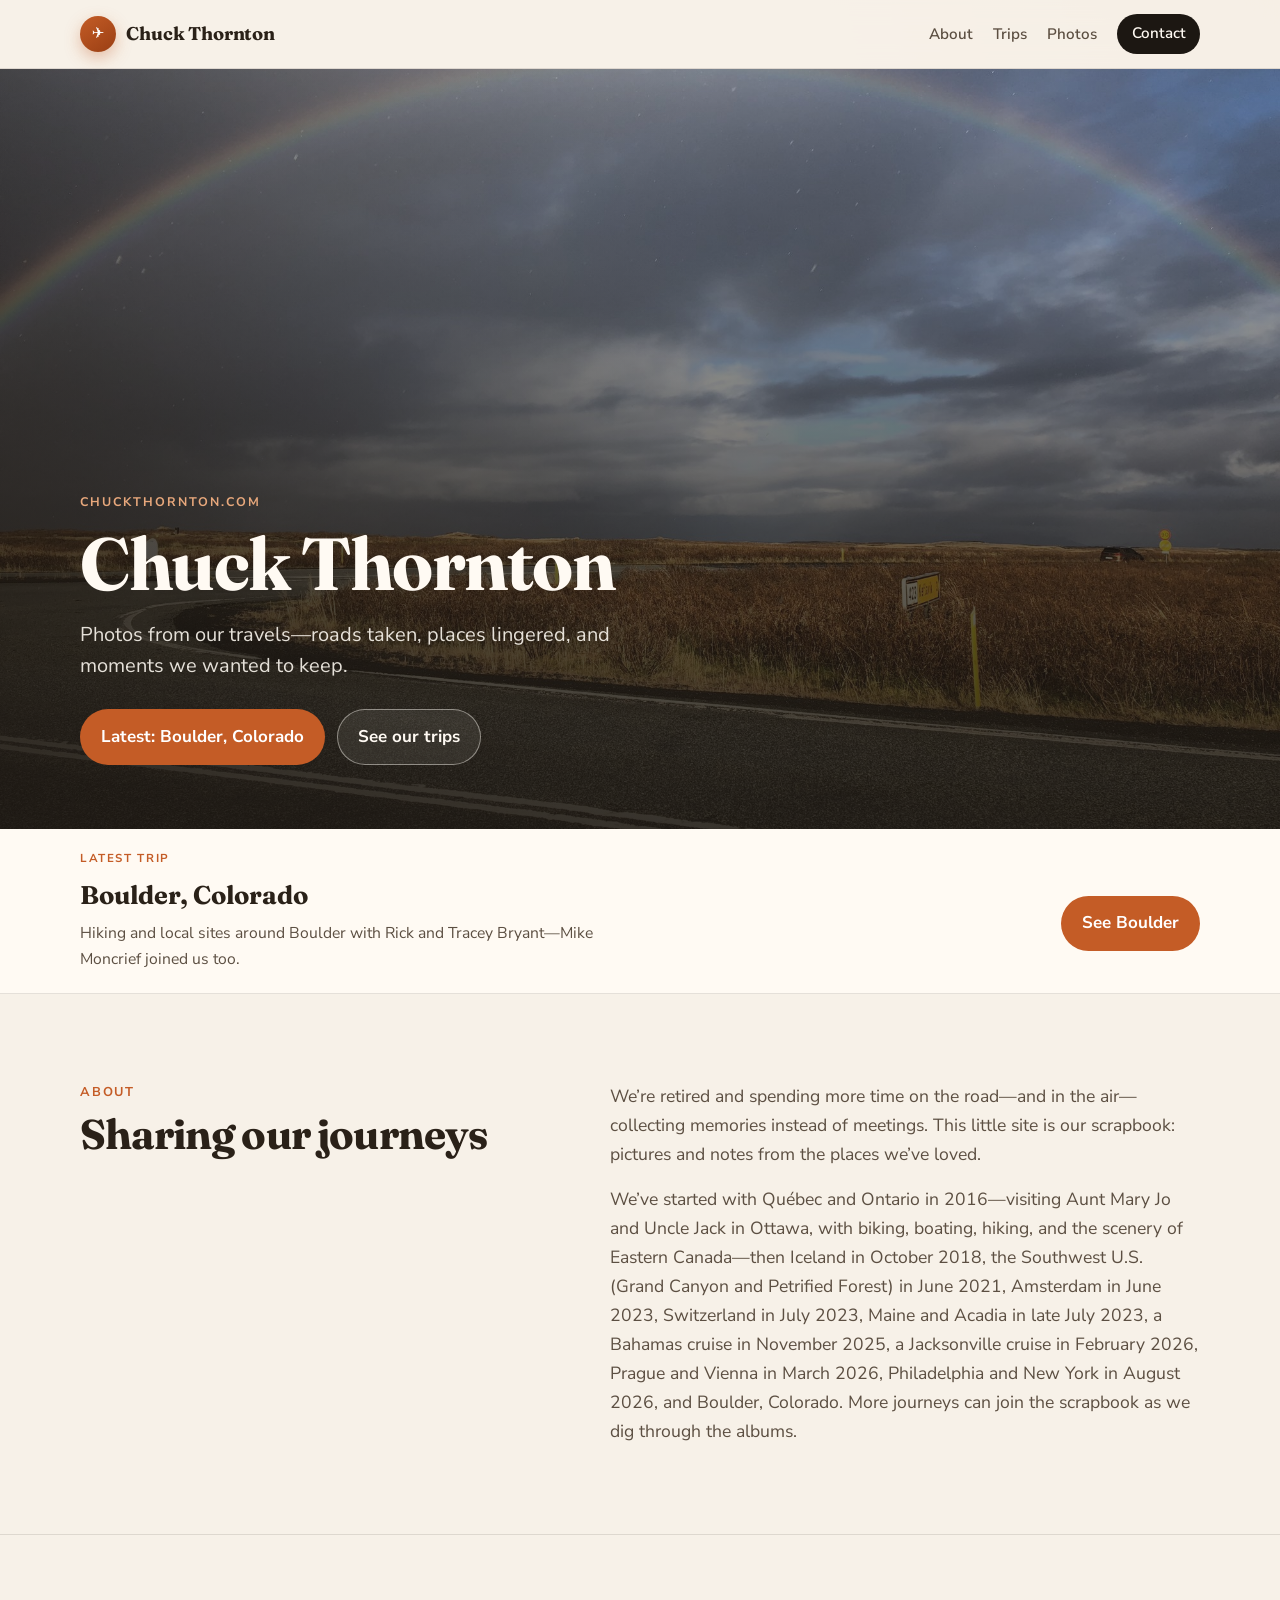
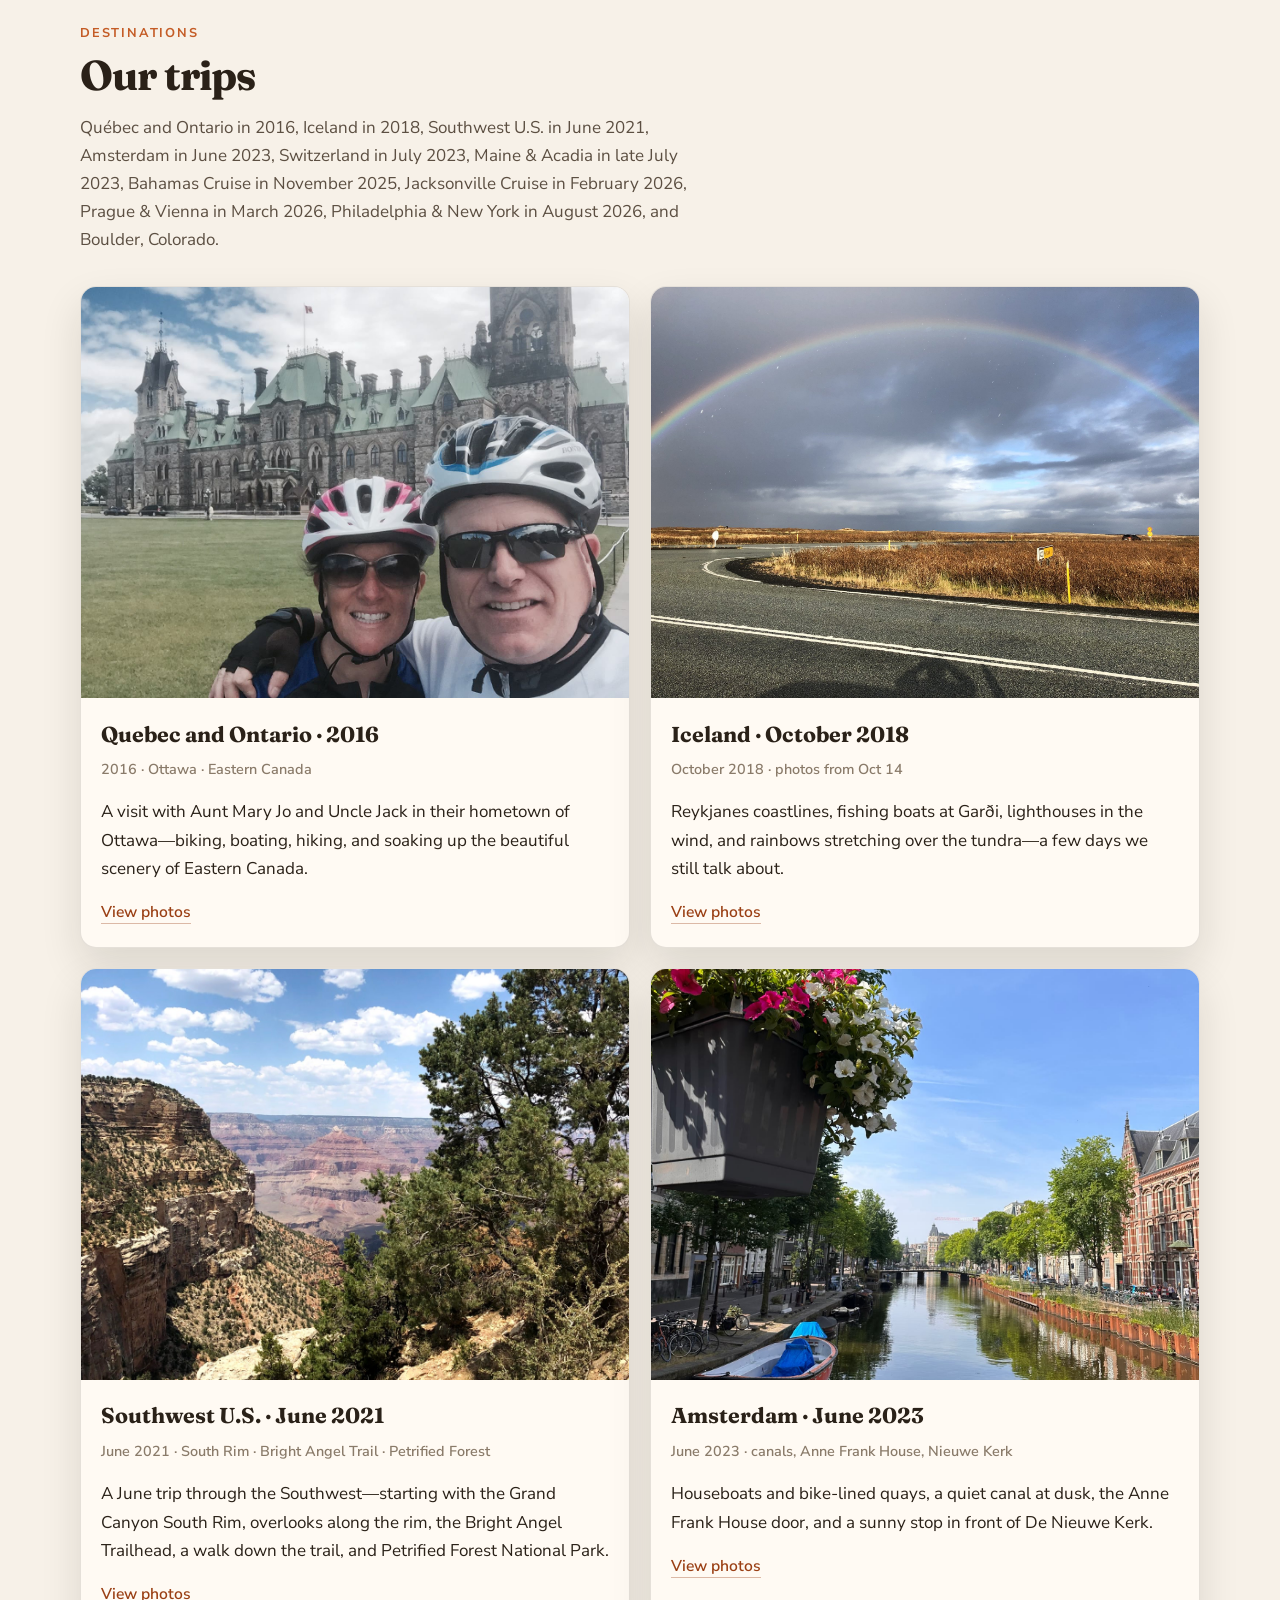
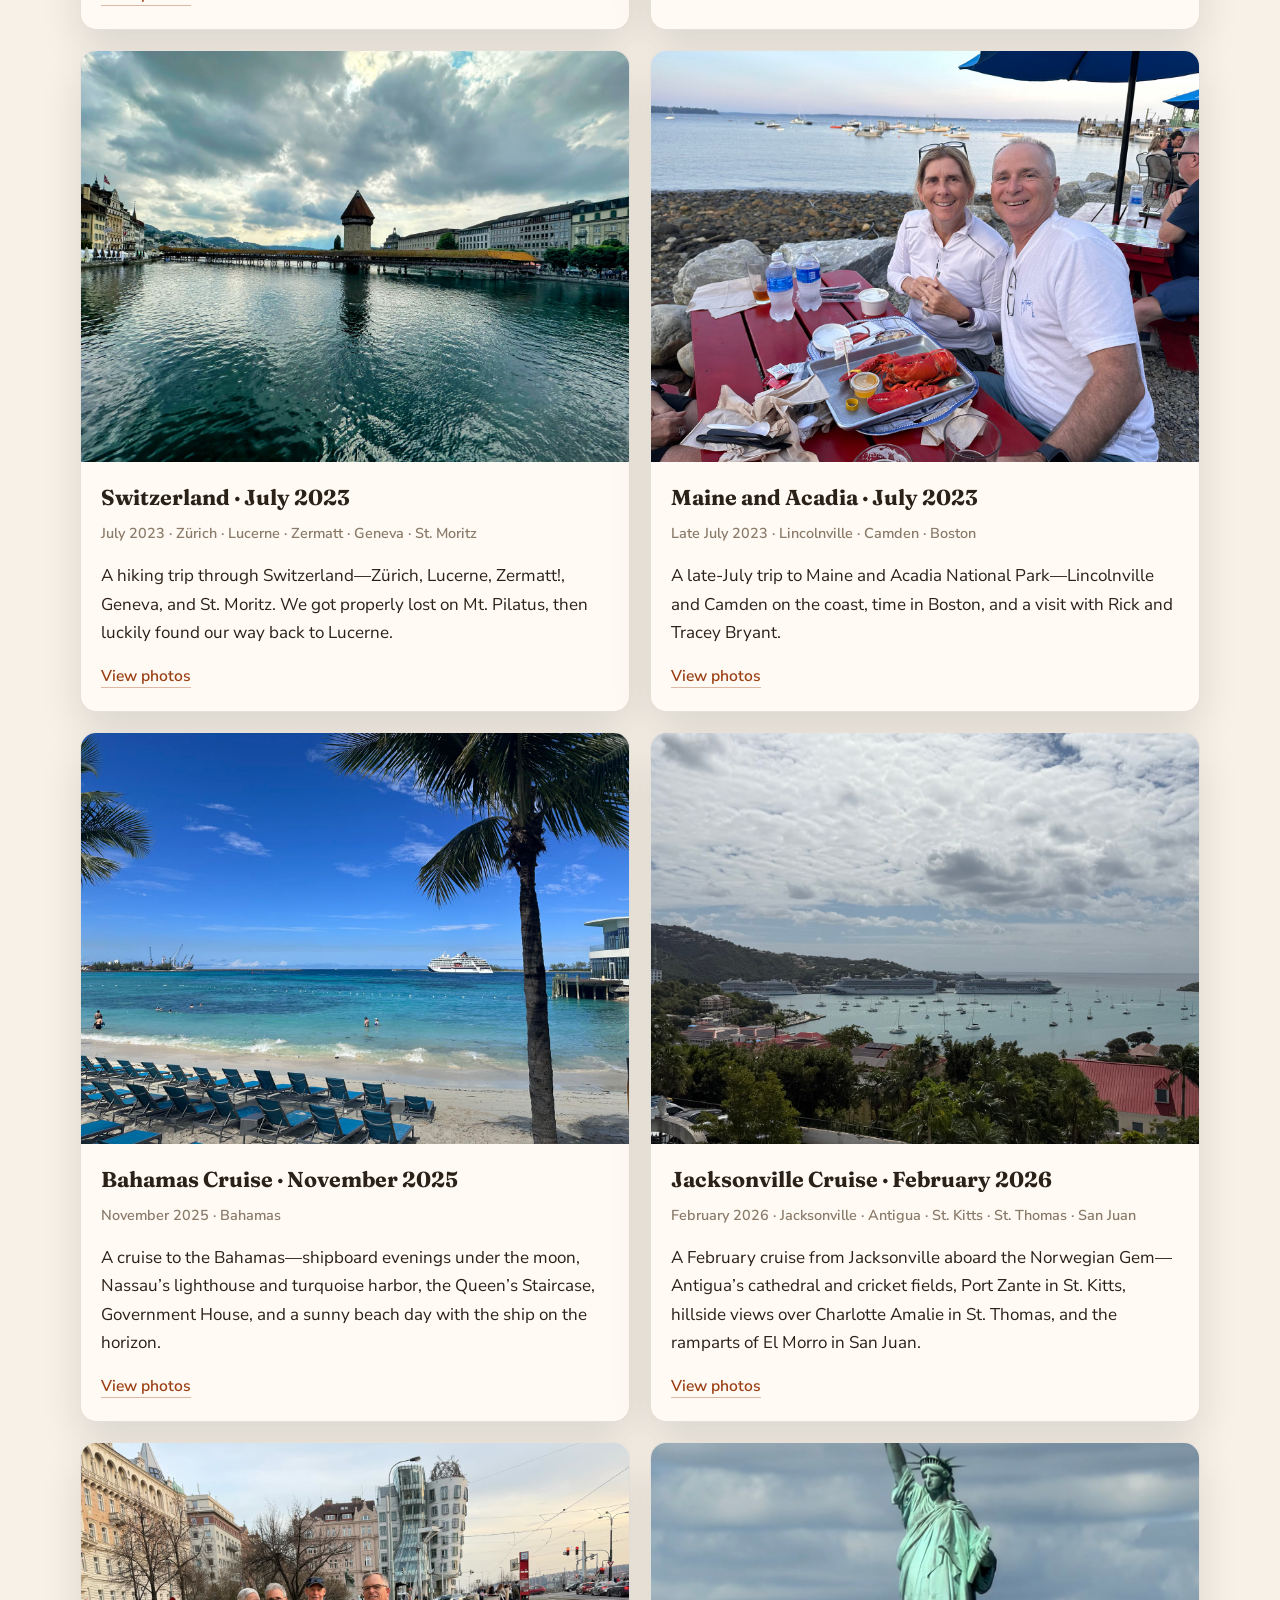
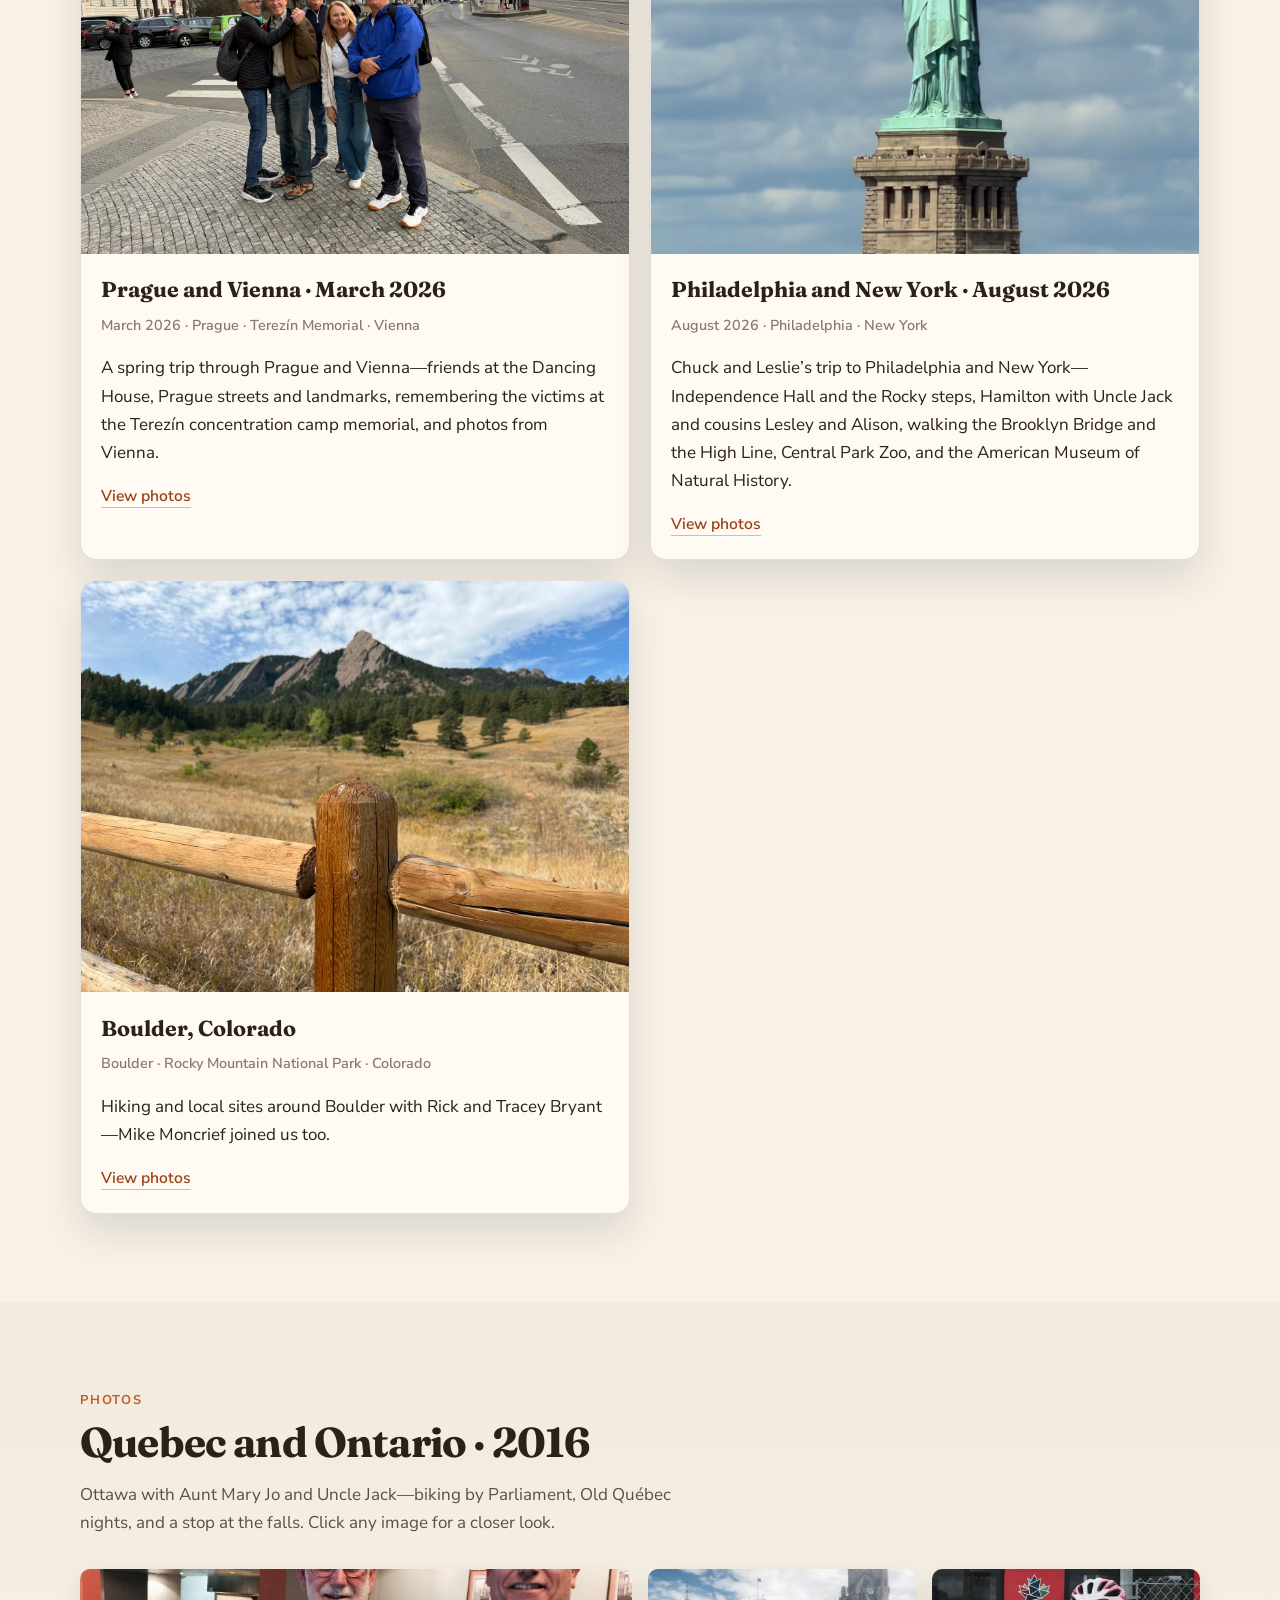
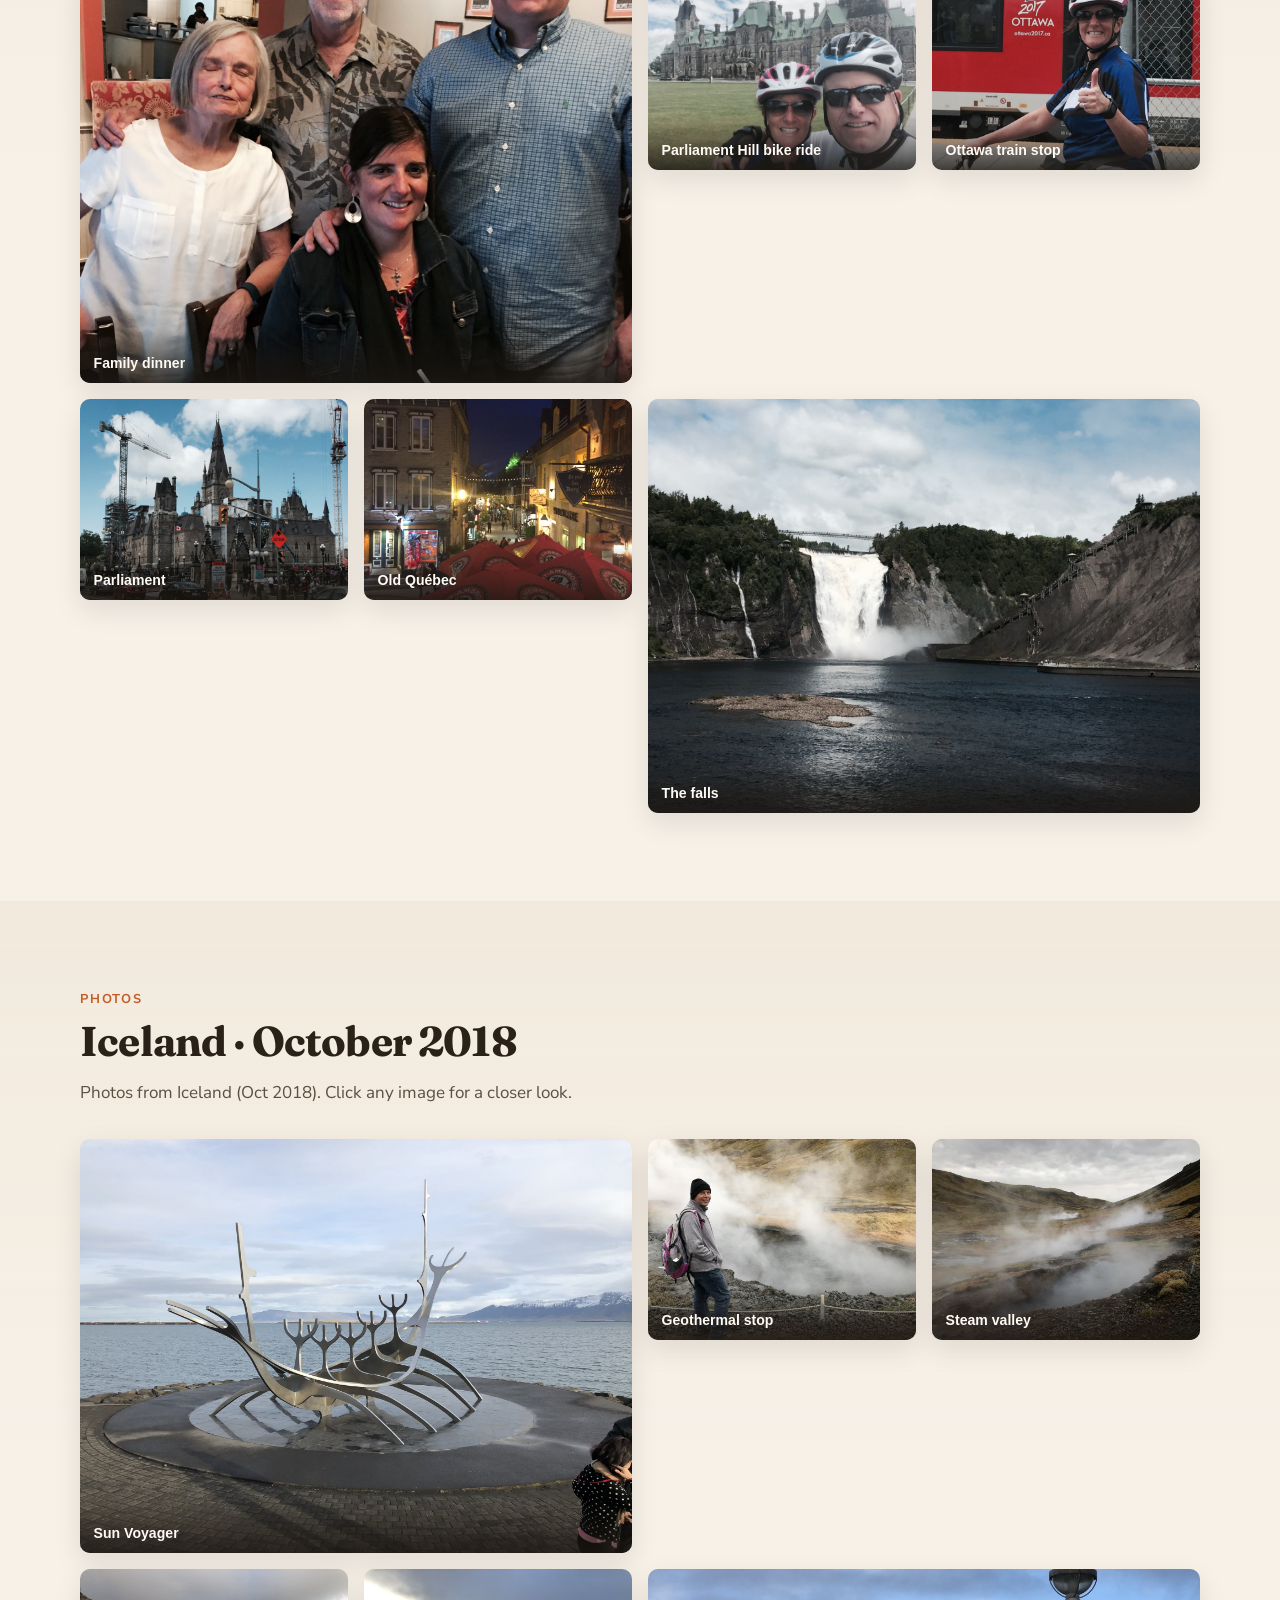
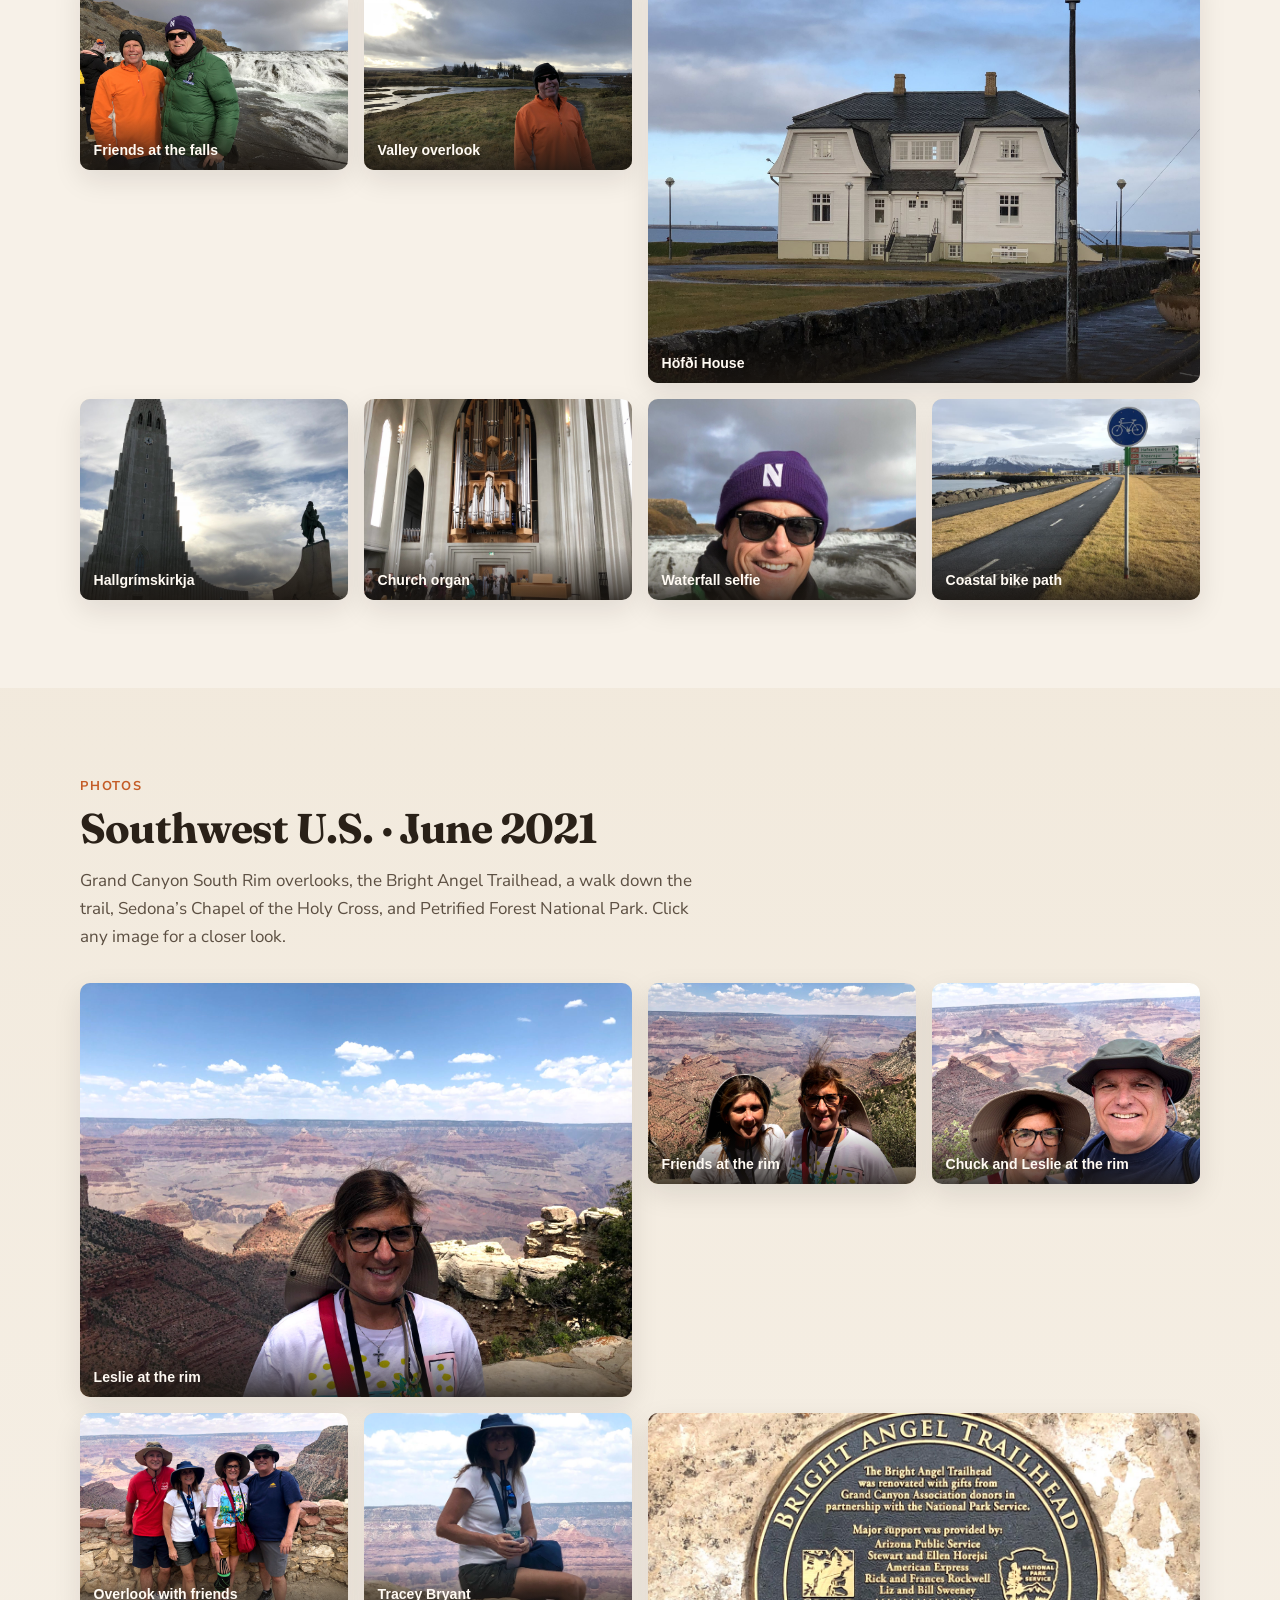
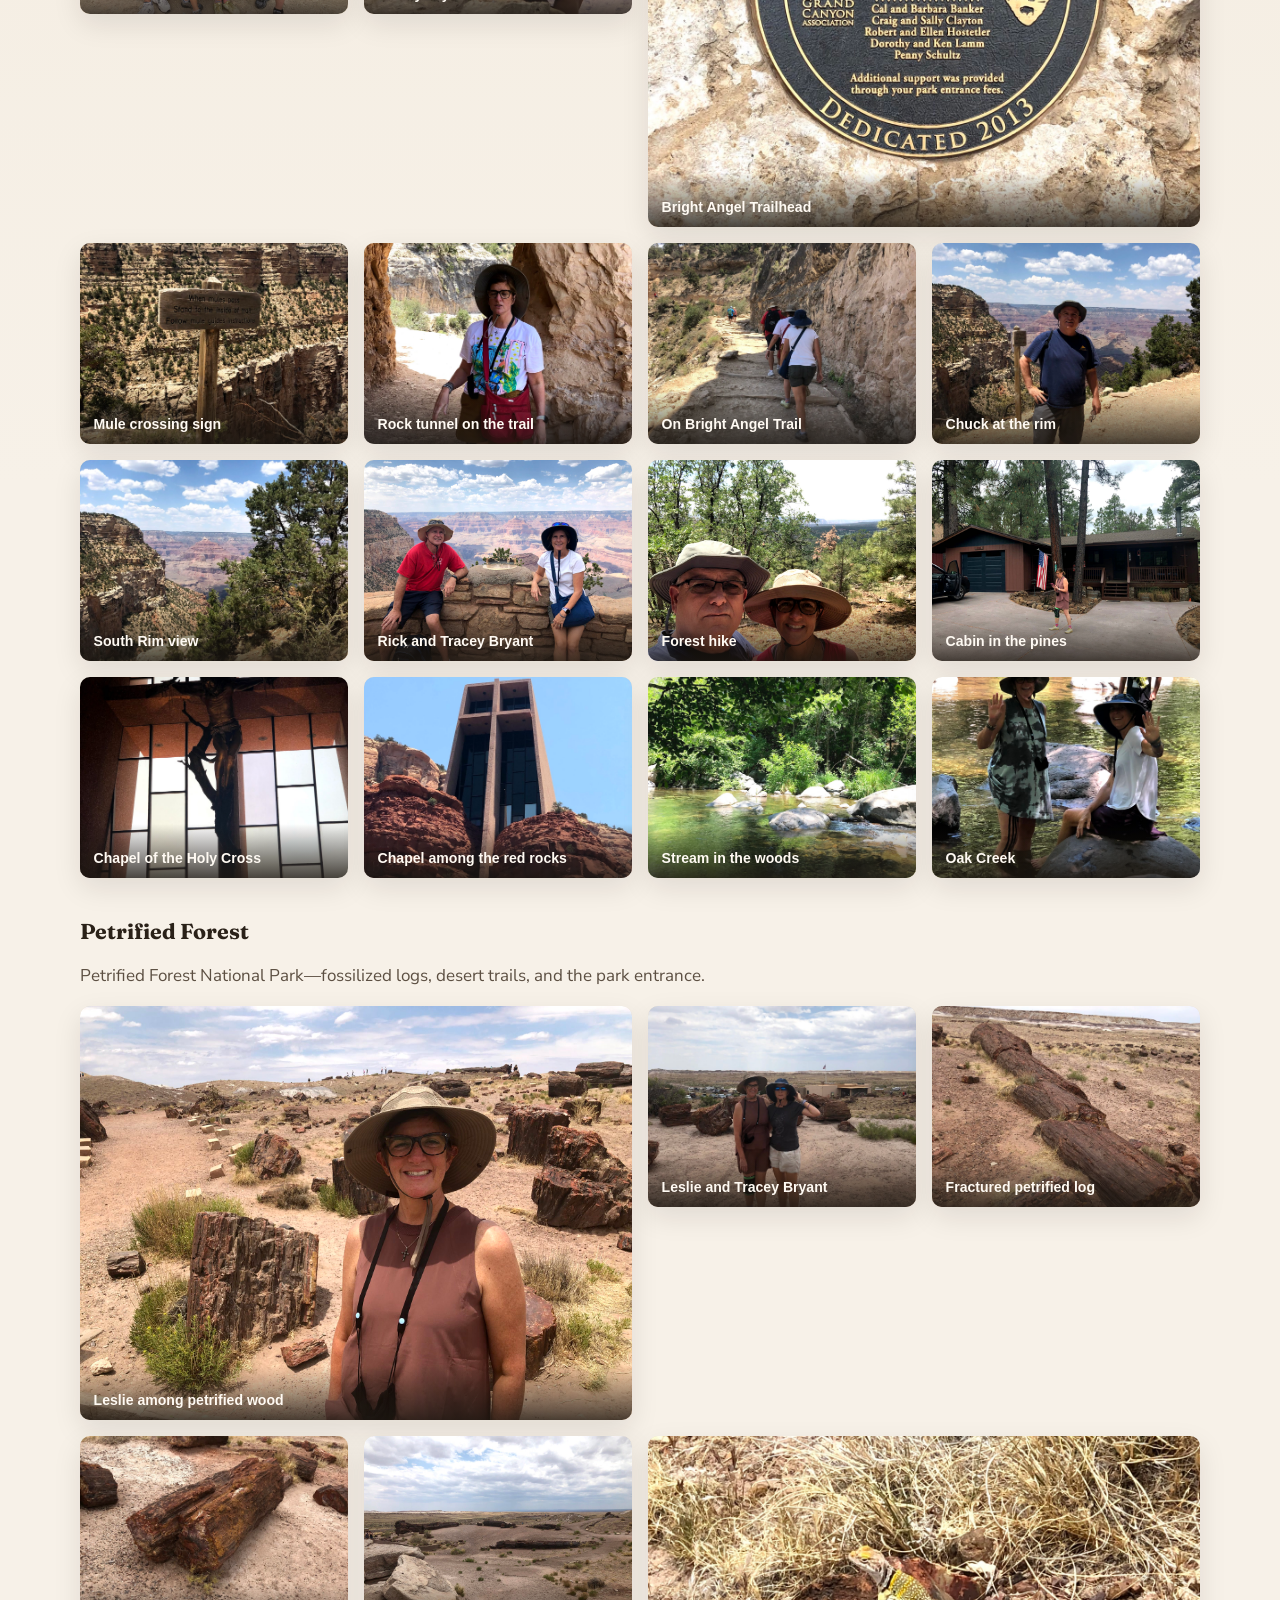
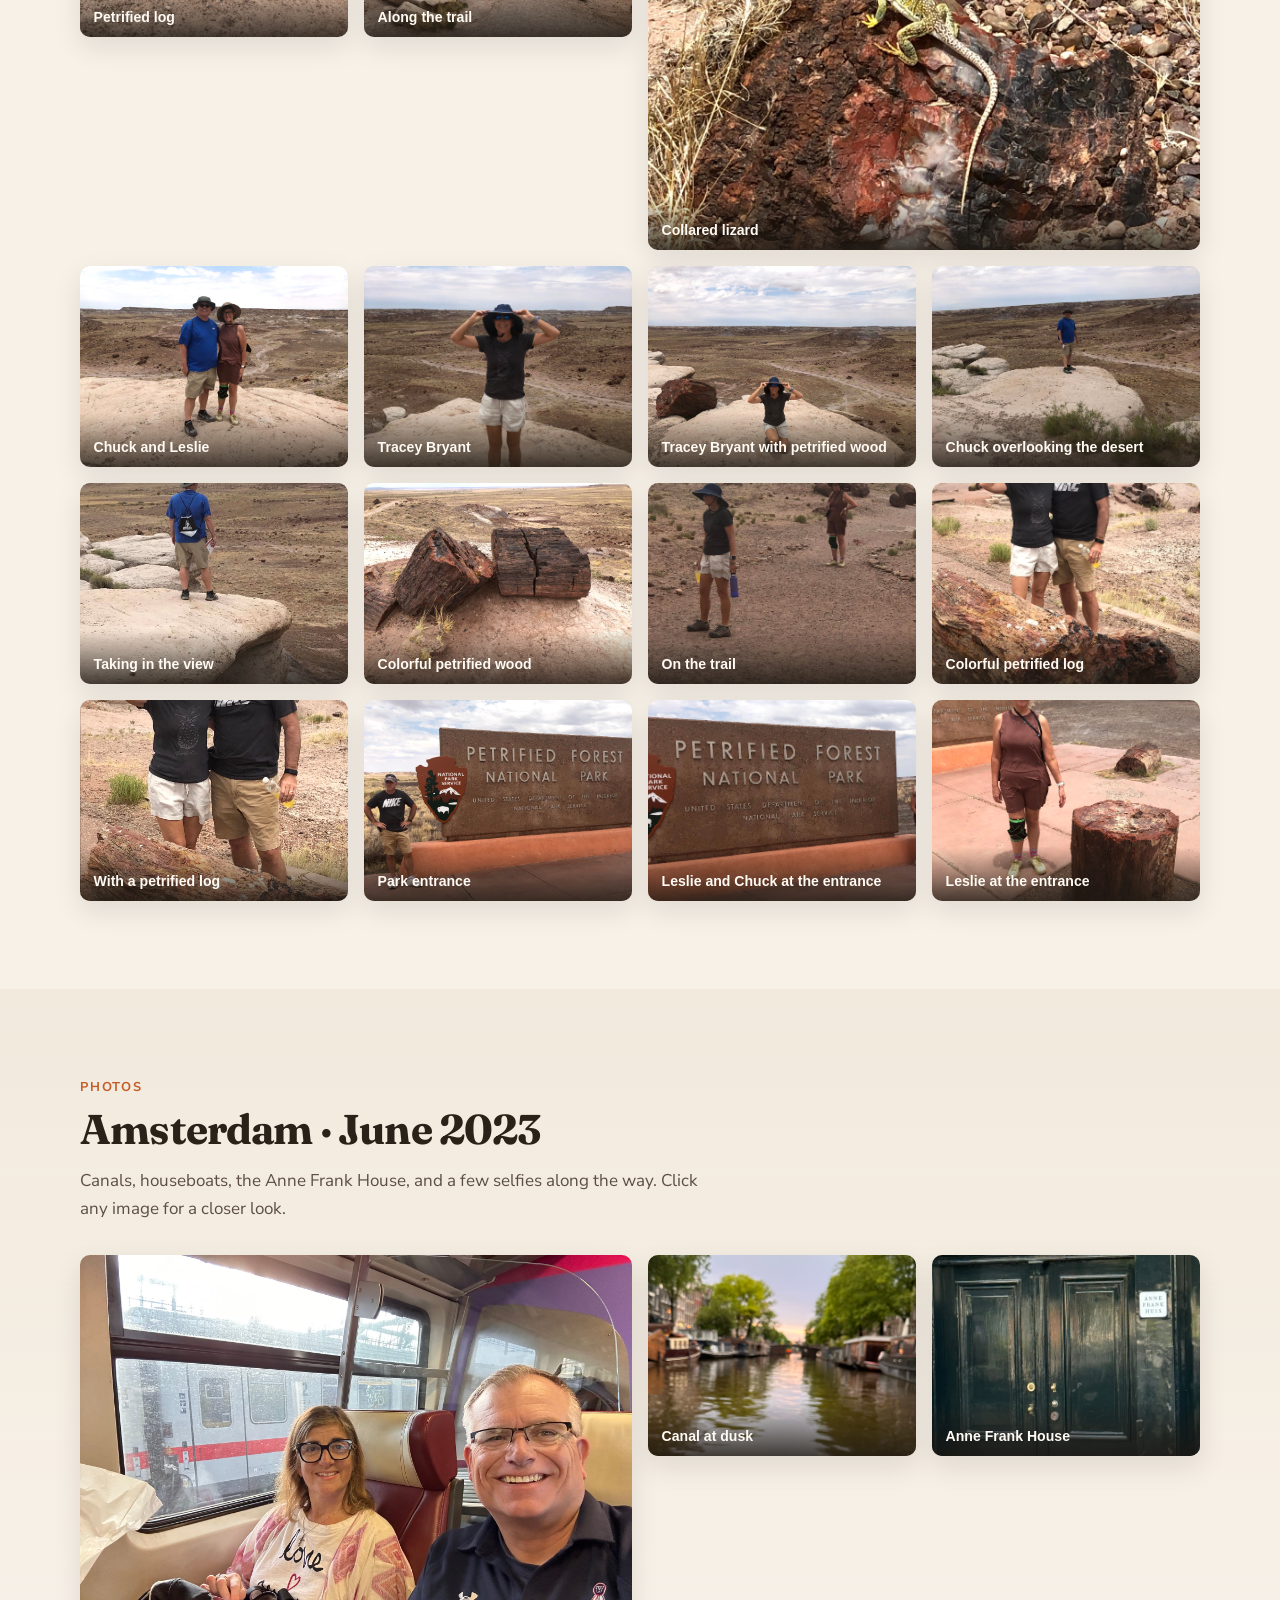
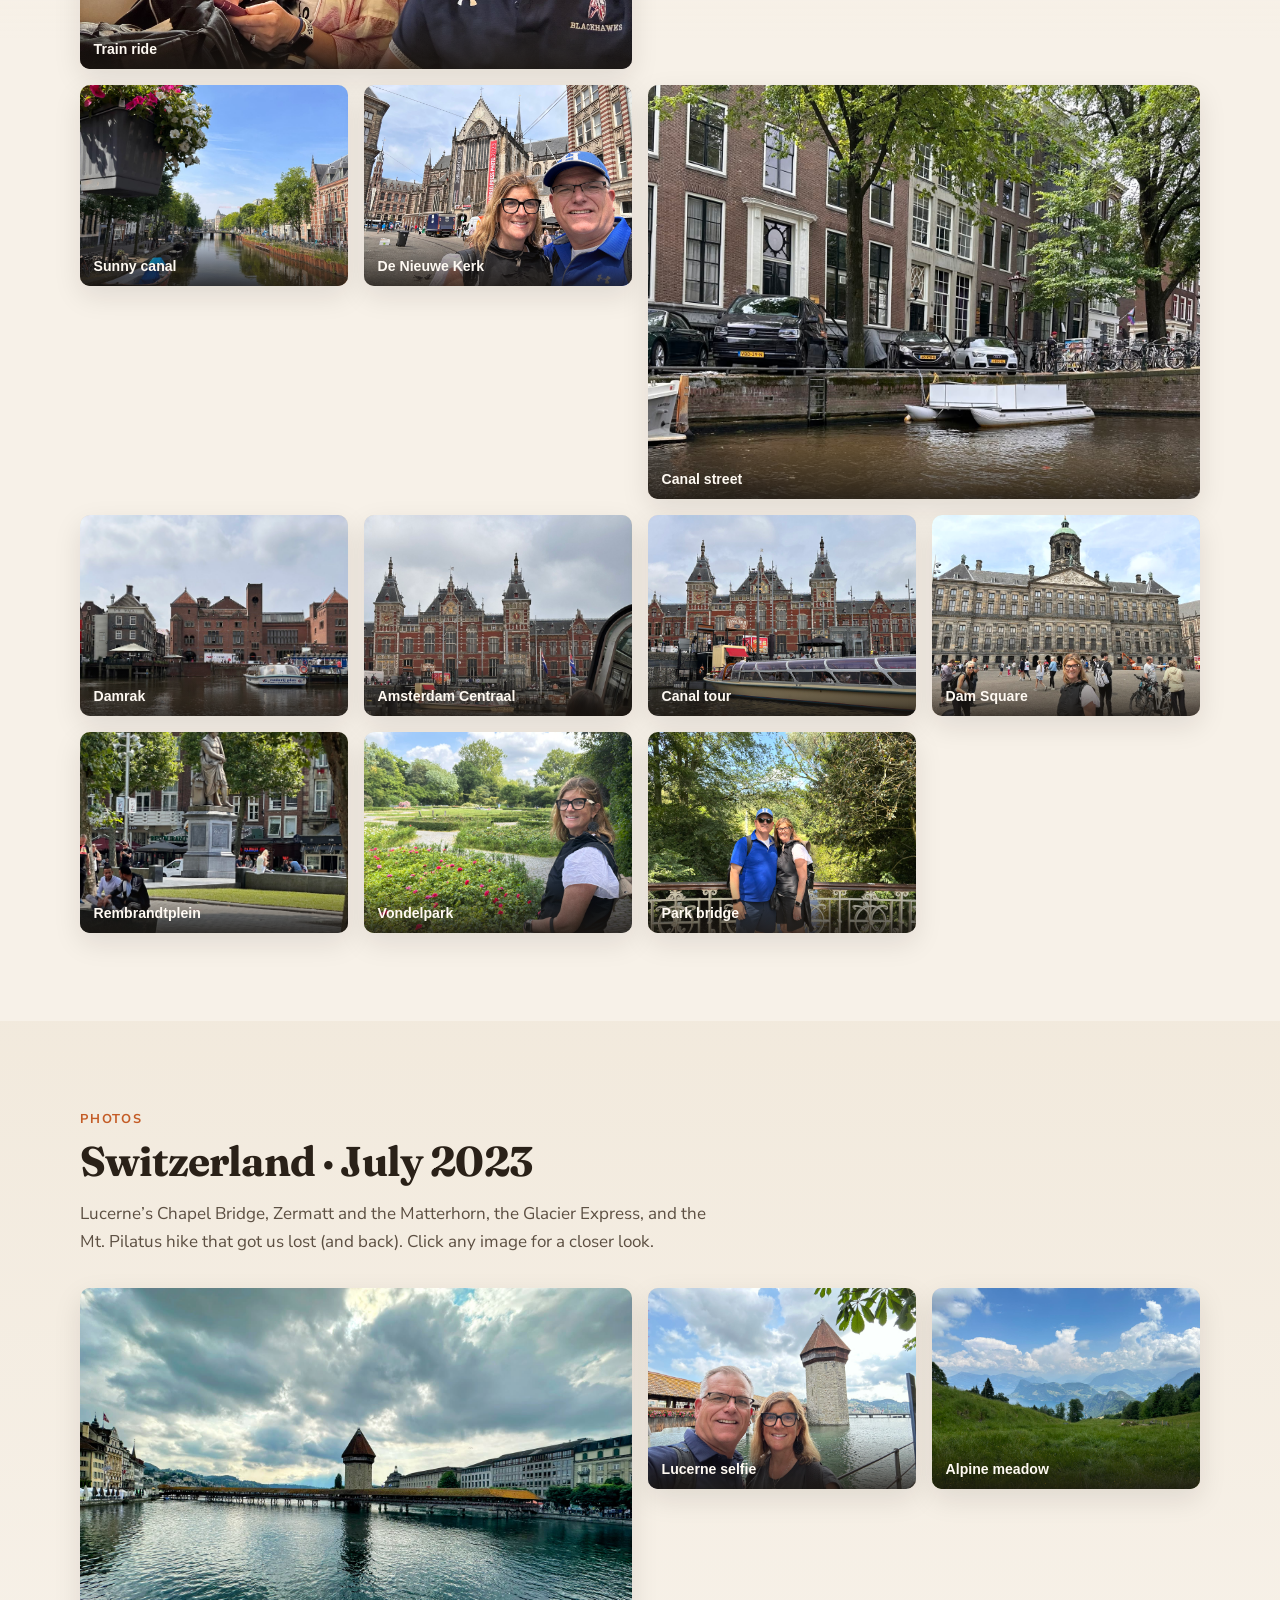
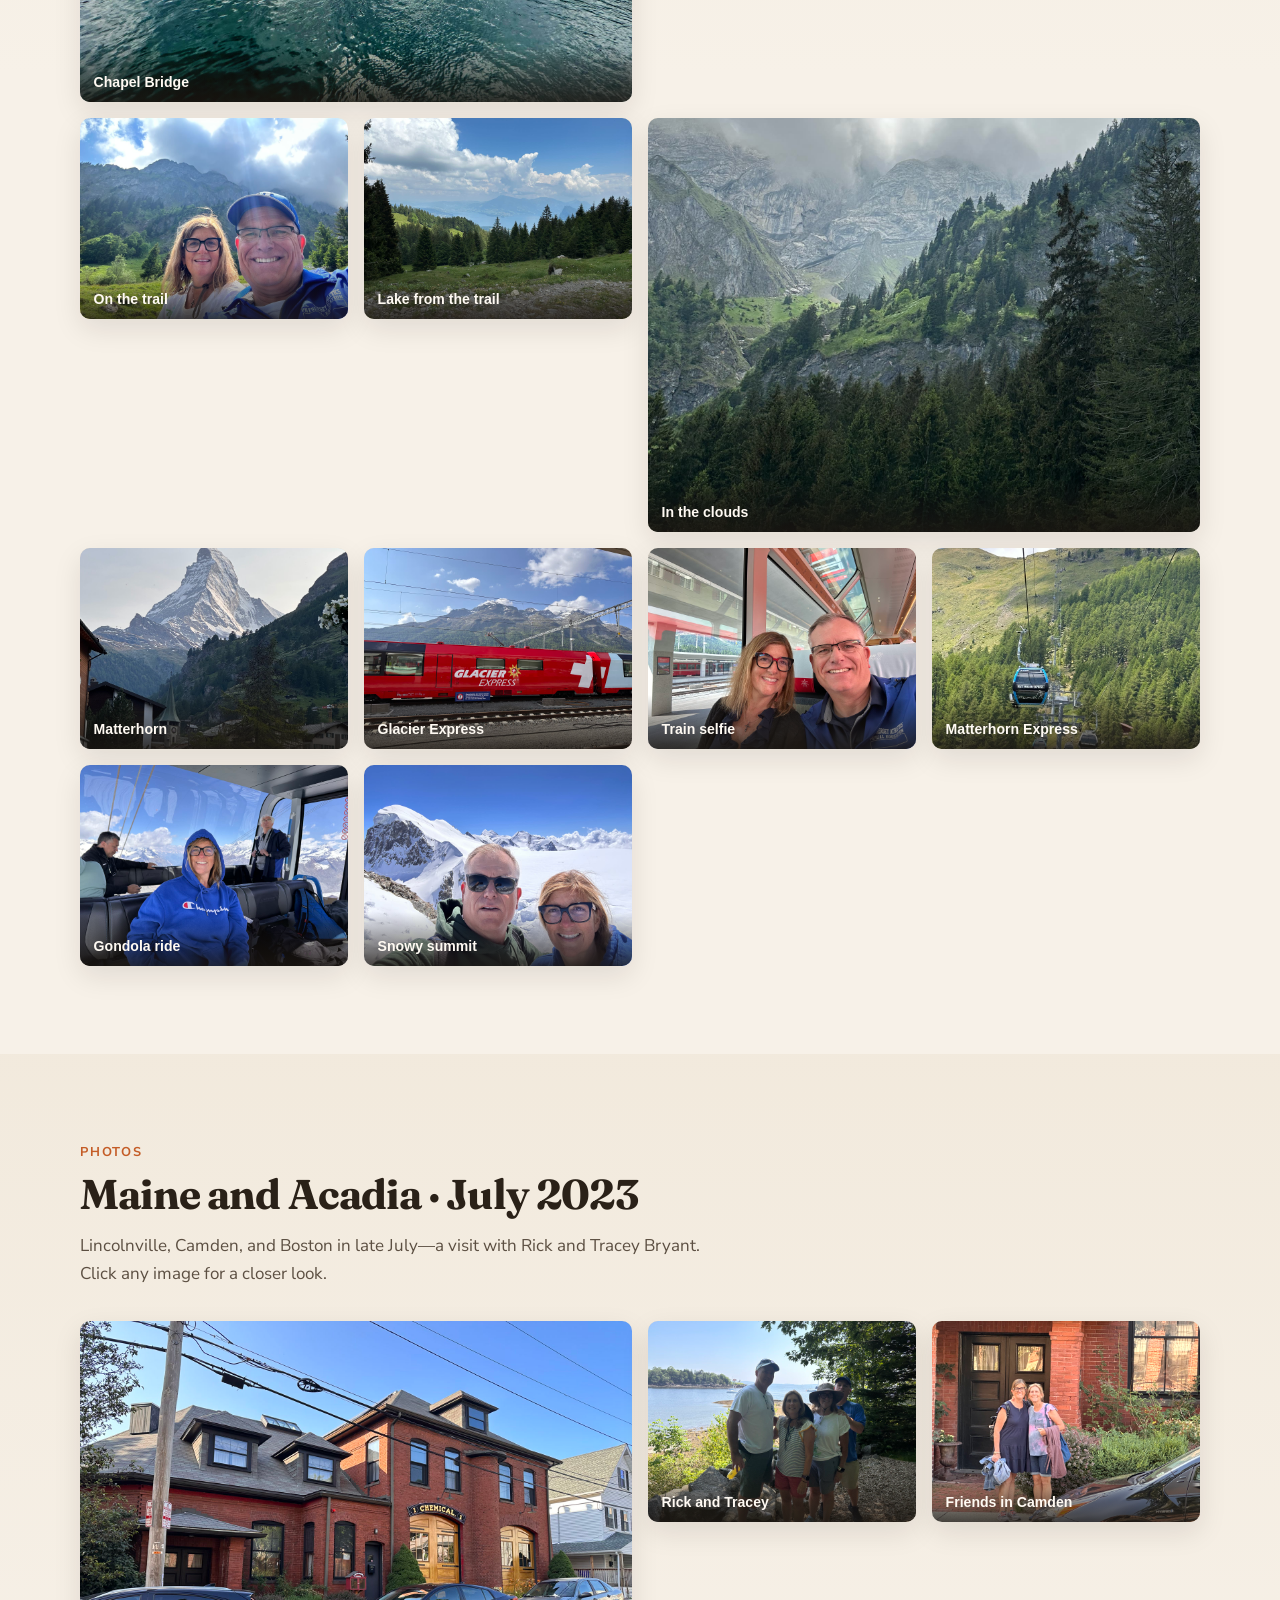
==== commit 8be0cb48: "Revert "Add welcome video to home page" This reverts commit daae80c0ec44d8099afd2e163e5d44f69356f94f" ====
--- a/index.html
+++ b/index.html
@@ -61,17 +61,6 @@
       </div>
     </section>
 
-    <section class="welcome-video" aria-label="Welcome video">
-      <div class="container">
-        <figure class="welcome-video-figure">
-          <div class="video-embed">
-            <iframe src="https://www.youtube-nocookie.com/embed/NHMWtR-J8E0" title="Welcome to ChuckThornton.com" loading="lazy" allow="accelerometer; autoplay; clipboard-write; encrypted-media; gyroscope; picture-in-picture; web-share" referrerpolicy="strict-origin-when-cross-origin" allowfullscreen></iframe>
-          </div>
-          <figcaption class="video-caption">AI-animated from our photos.</figcaption>
-        </figure>
-      </div>
-    </section>
-
     <aside class="latest-trip" aria-label="Latest trip">
       <div class="container latest-trip-inner">
         <p class="latest-trip-label">Latest trip</p>
--- a/styles.css
+++ b/styles.css
@@ -800,39 +800,3 @@
   color: var(--muted);
   font-size: 0.95rem;
 }
-
-/* Welcome video */
-.welcome-video {
-  padding: 2.5rem 0 1rem;
-}
-
-.welcome-video-figure {
-  margin: 0 auto;
-  max-width: 900px;
-}
-
-.video-embed {
-  position: relative;
-  width: 100%;
-  aspect-ratio: 16 / 9;
-  border-radius: var(--radius);
-  overflow: hidden;
-  background: var(--bg-dark);
-  box-shadow: var(--shadow);
-}
-
-.video-embed iframe {
-  position: absolute;
-  inset: 0;
-  width: 100%;
-  height: 100%;
-  border: 0;
-}
-
-.video-caption {
-  margin: 0.65rem 0 0;
-  text-align: center;
-  color: var(--muted);
-  font-size: 0.9rem;
-  font-weight: 600;
-}
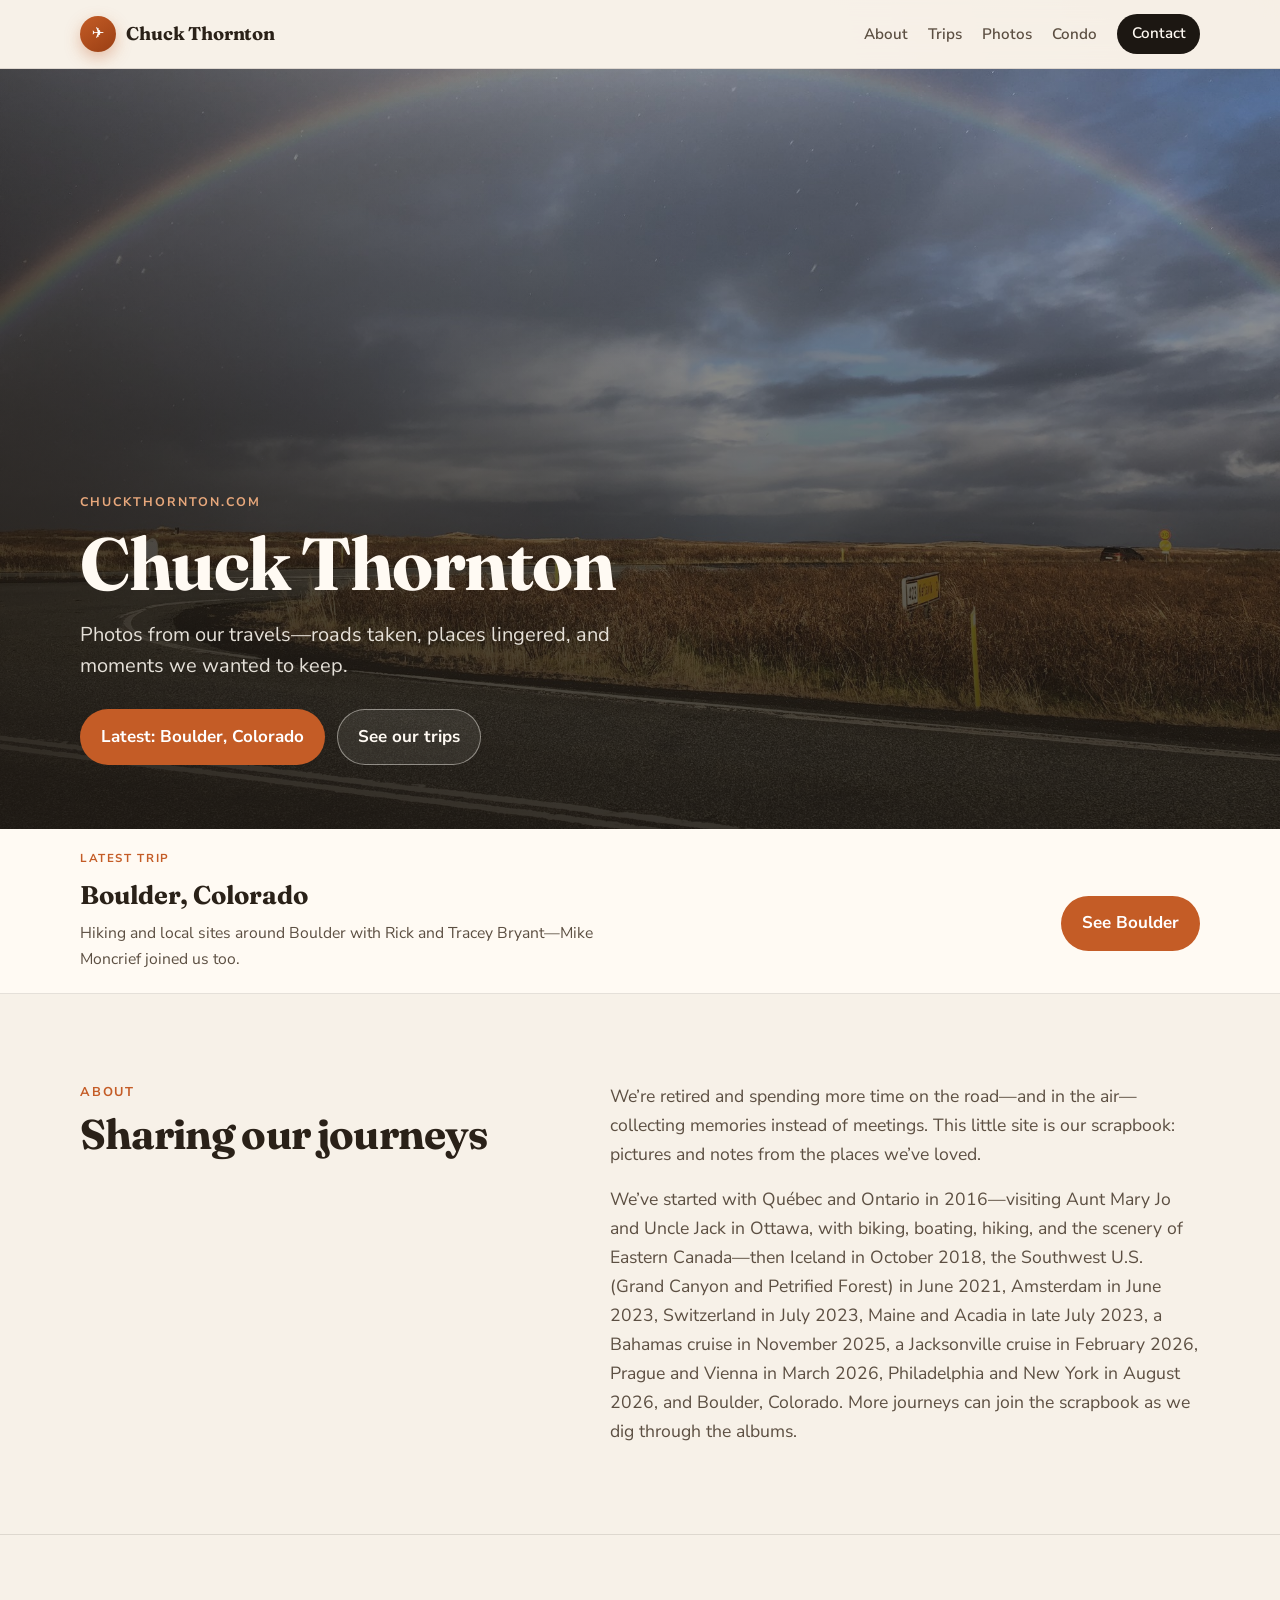
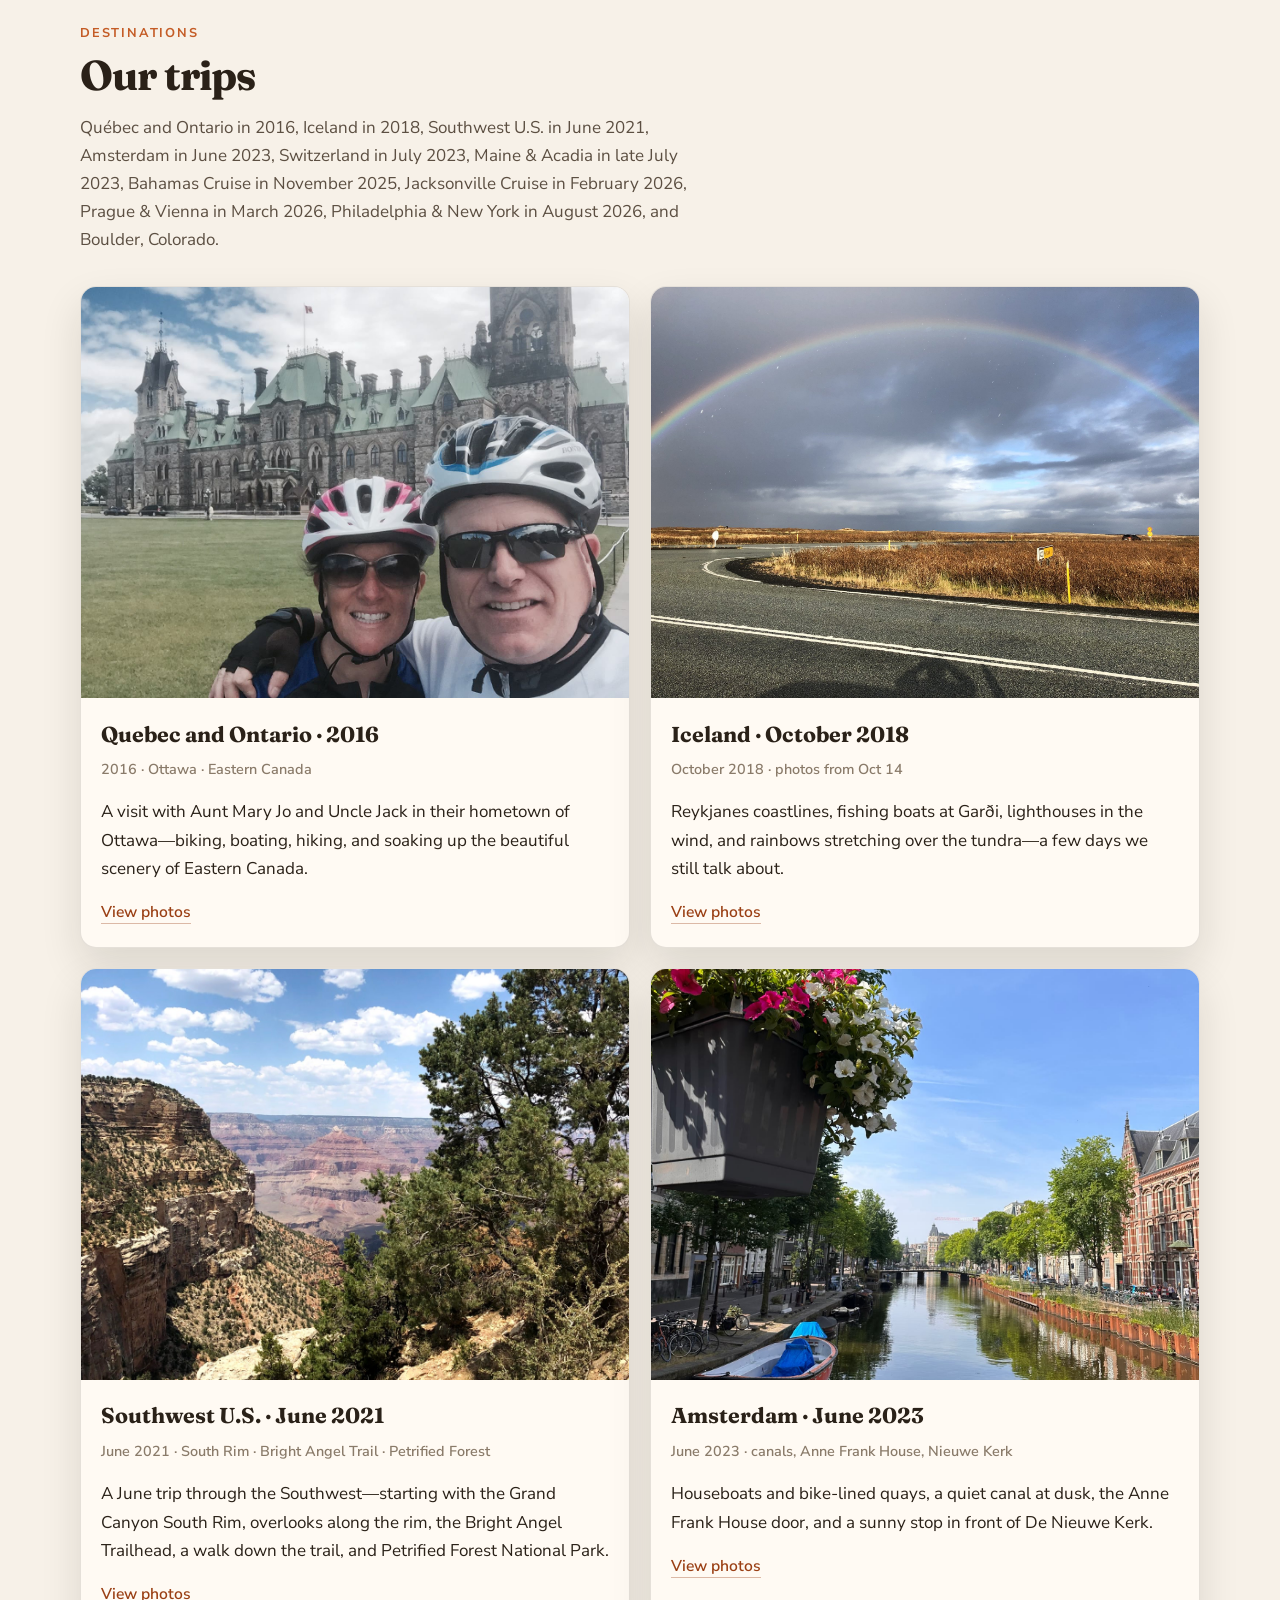
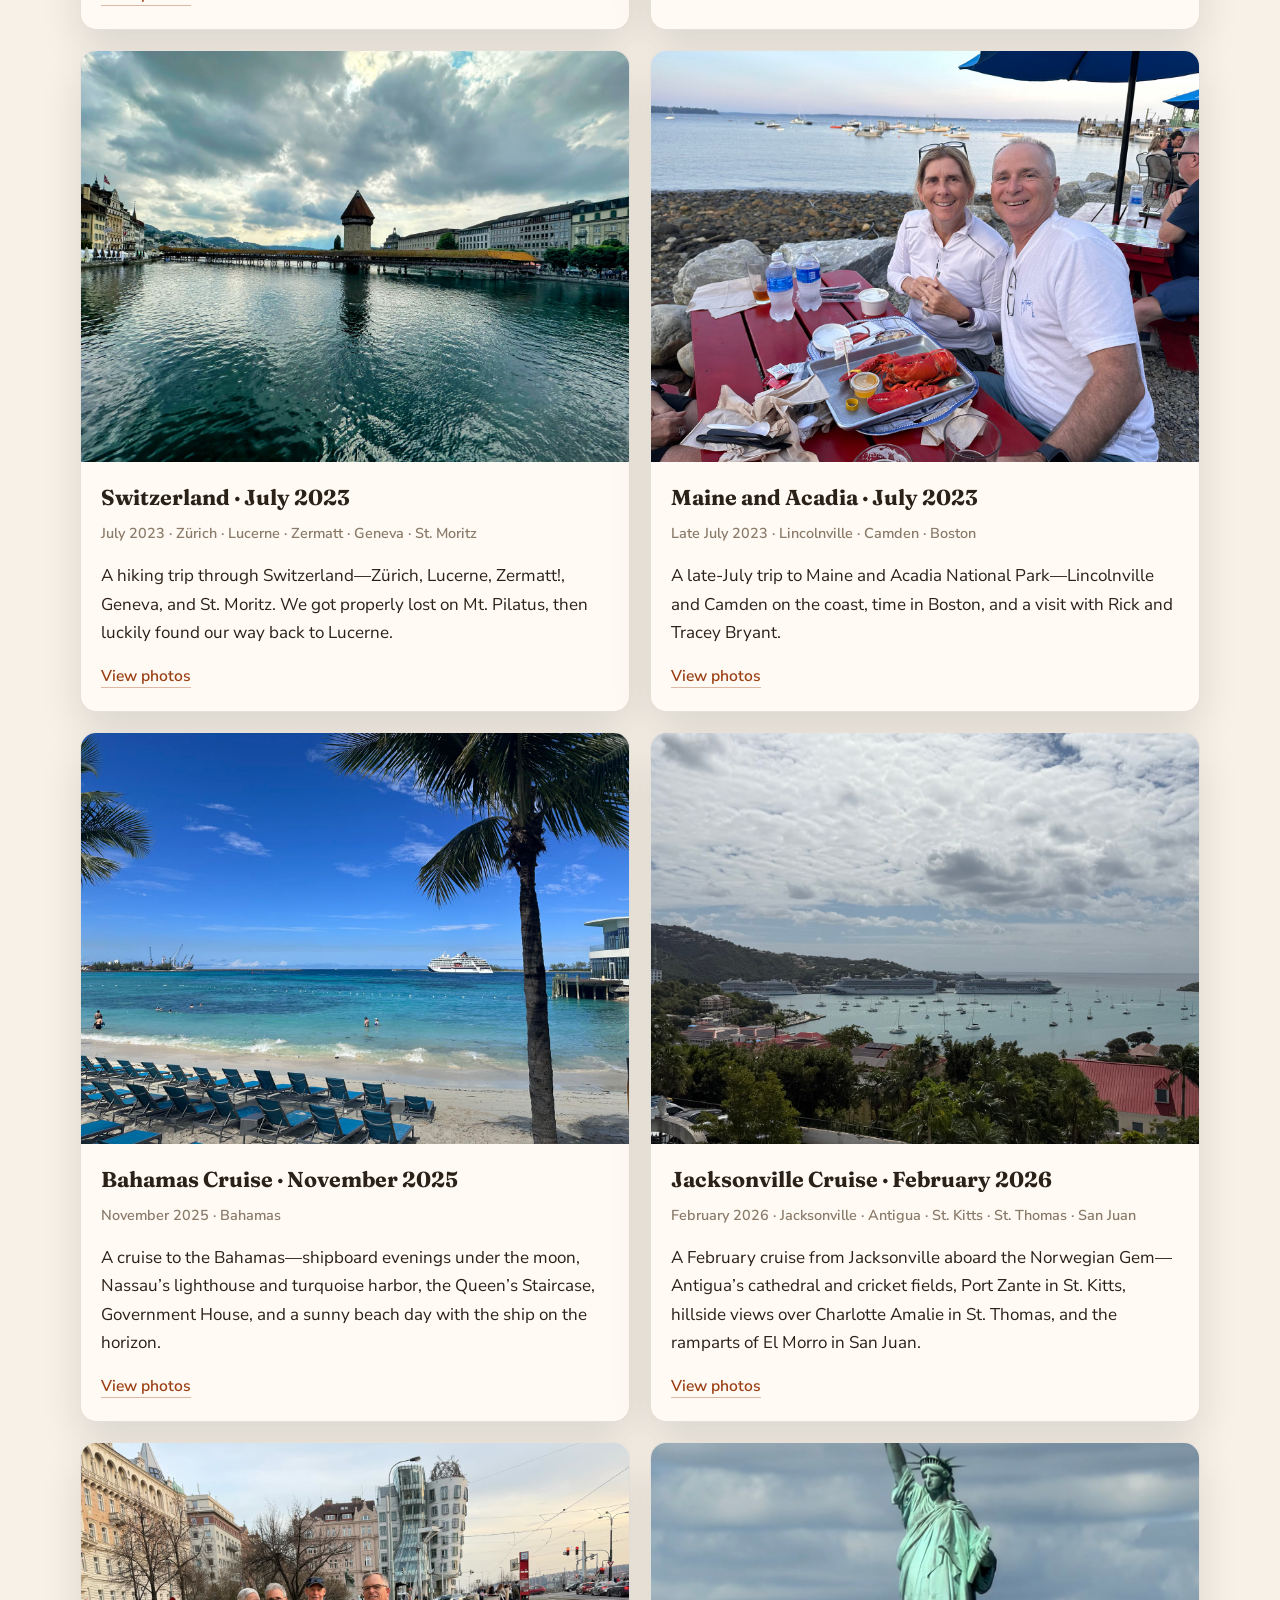
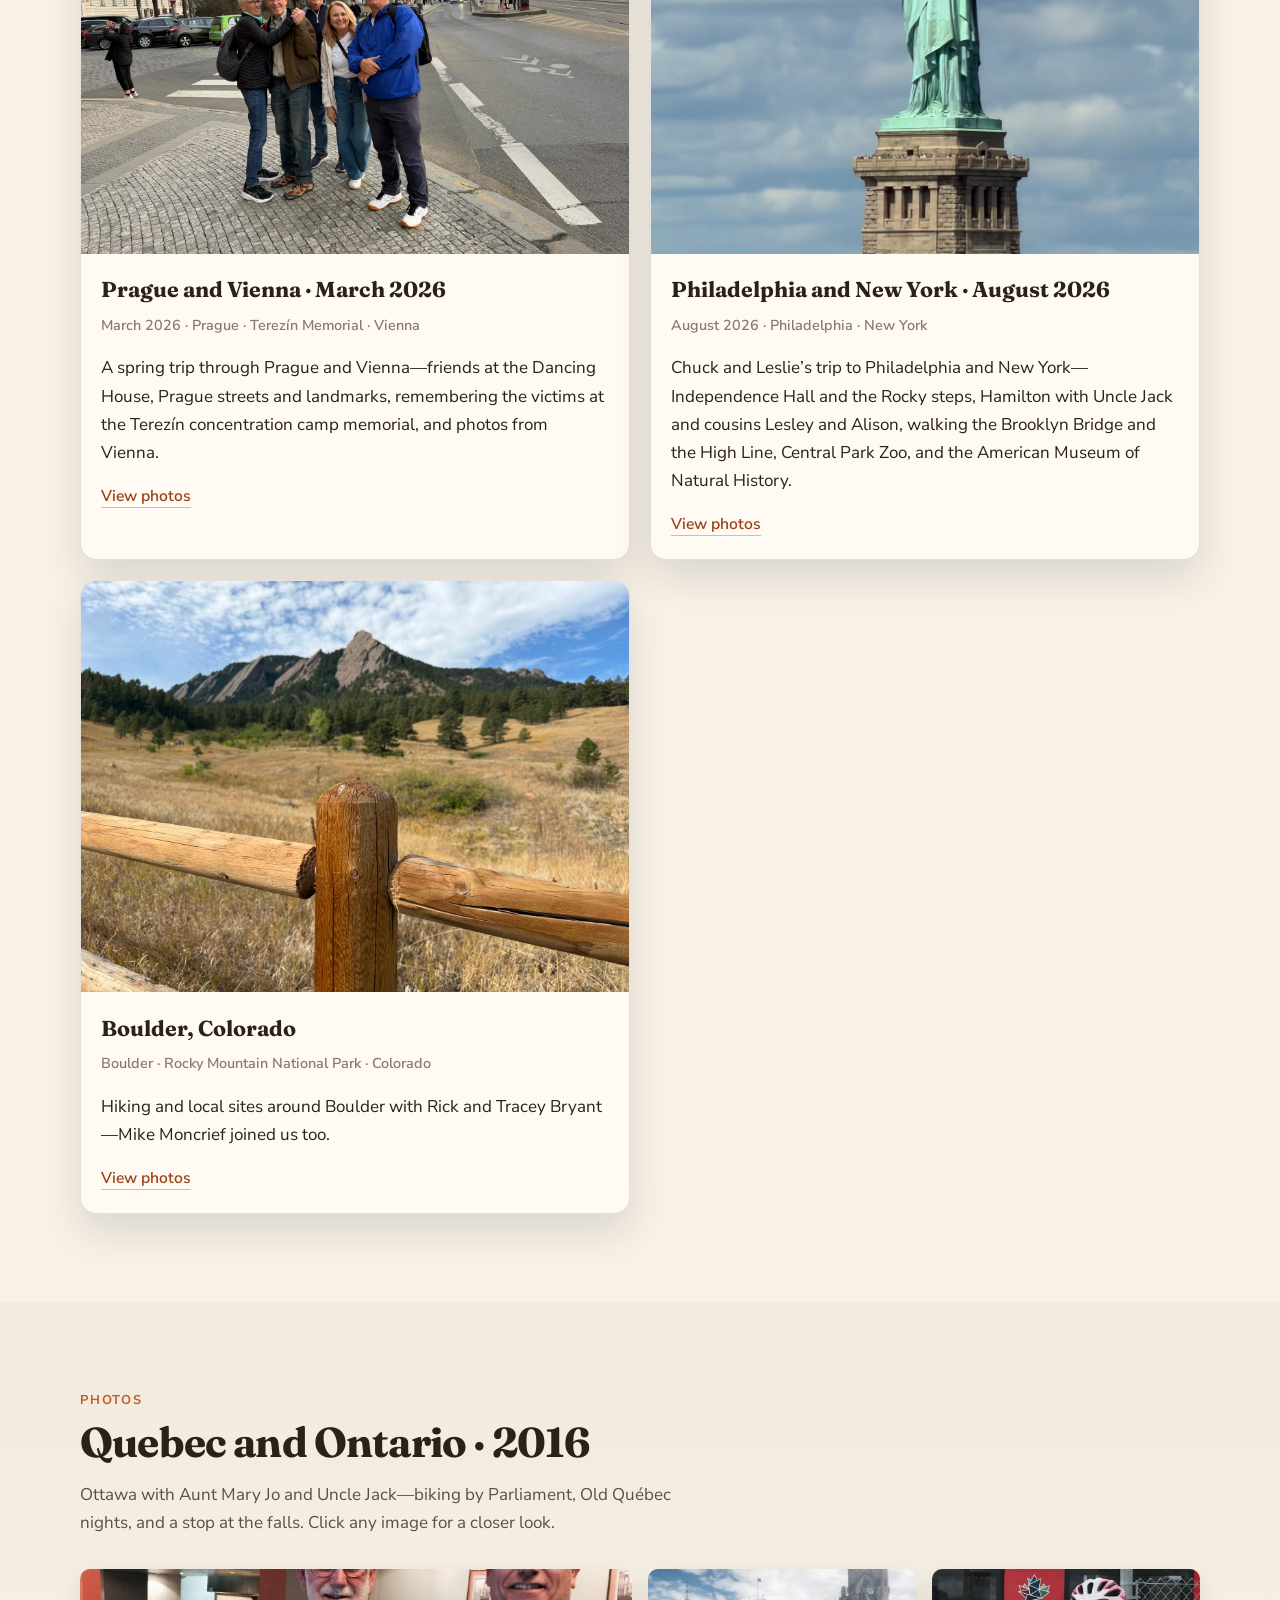
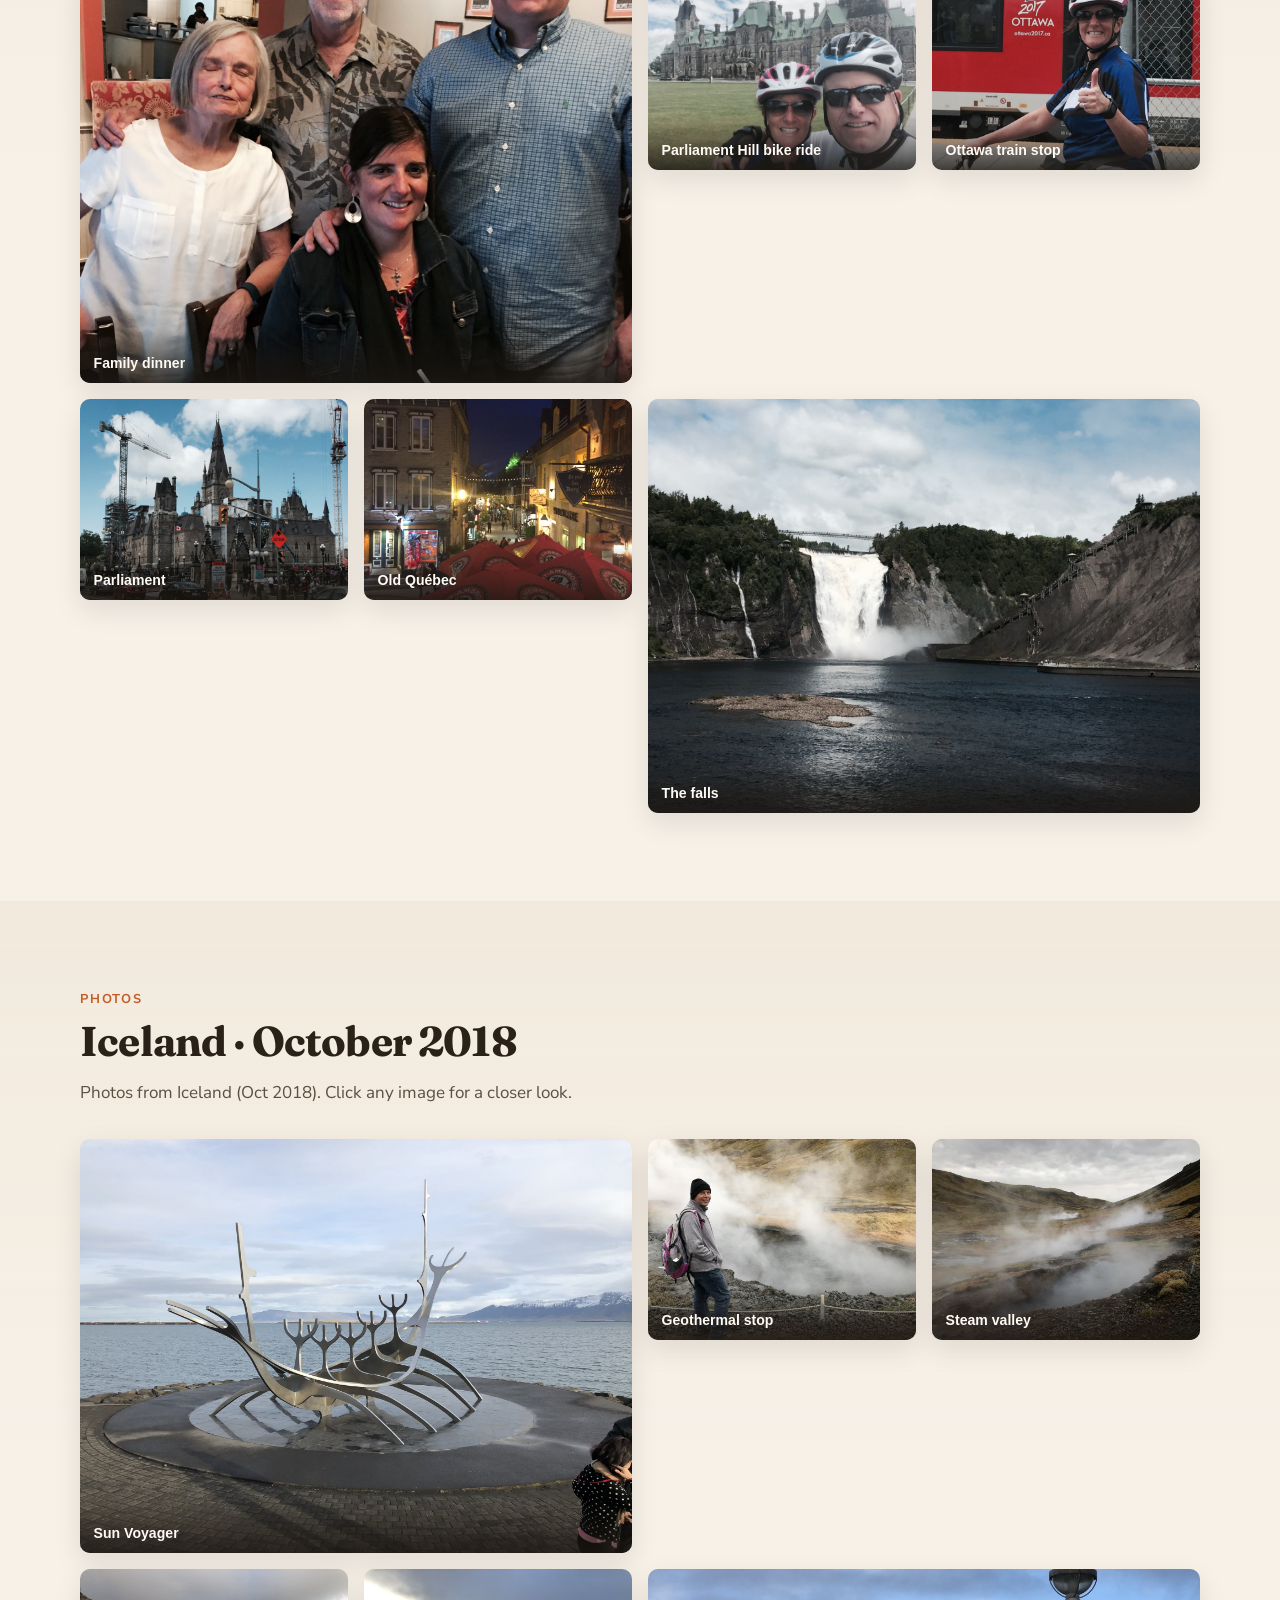
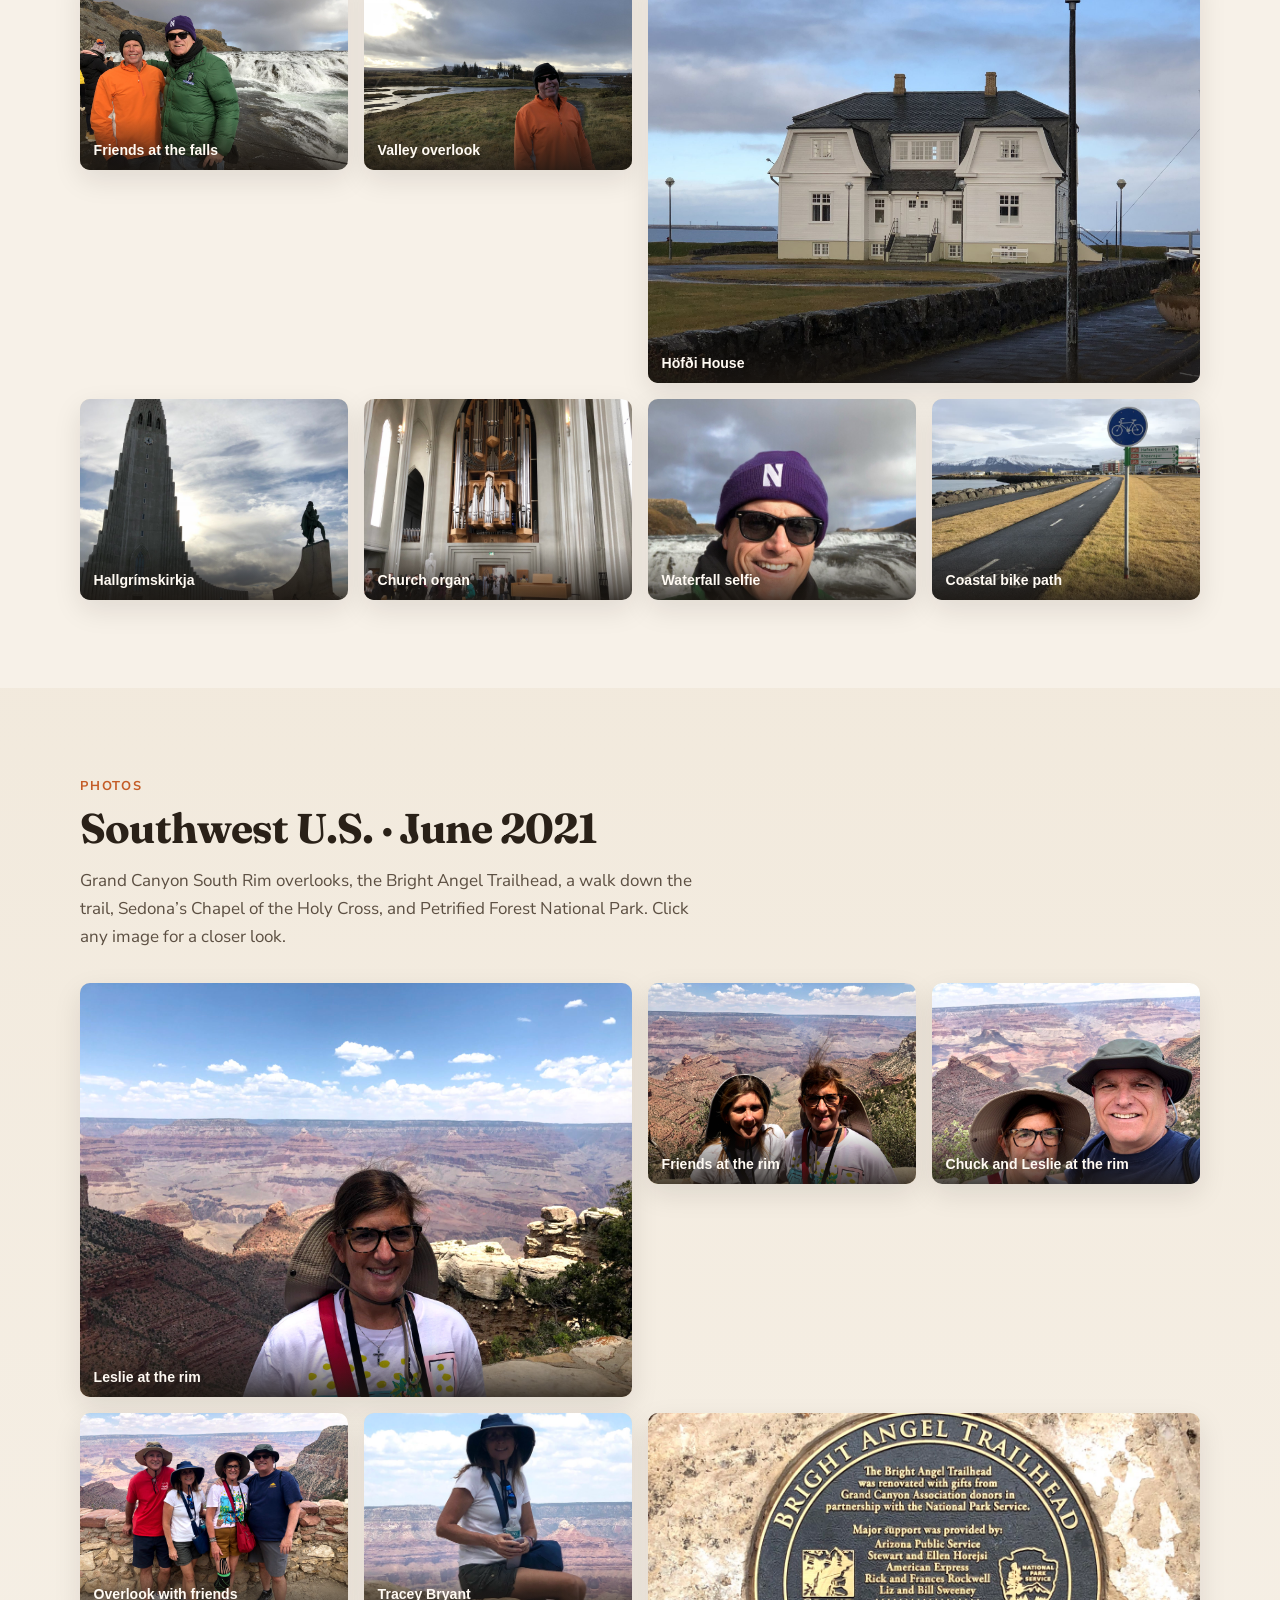
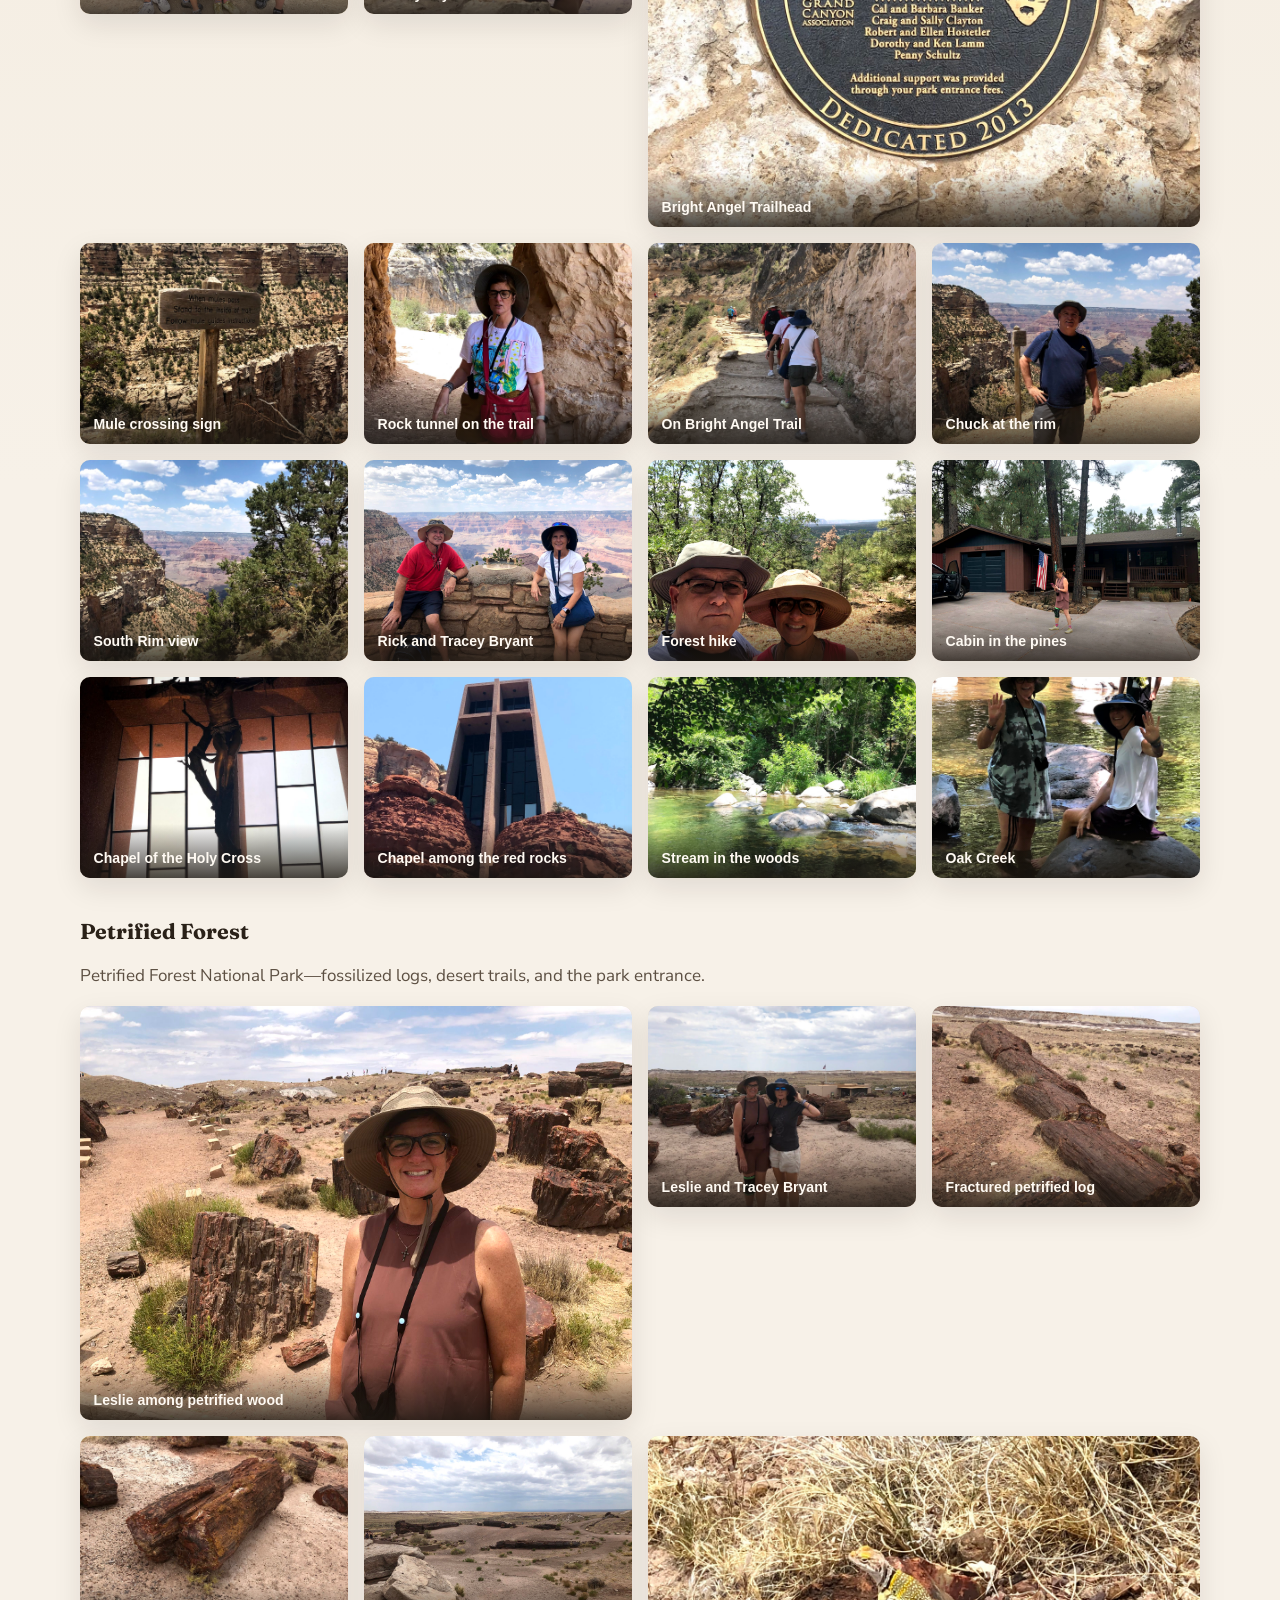
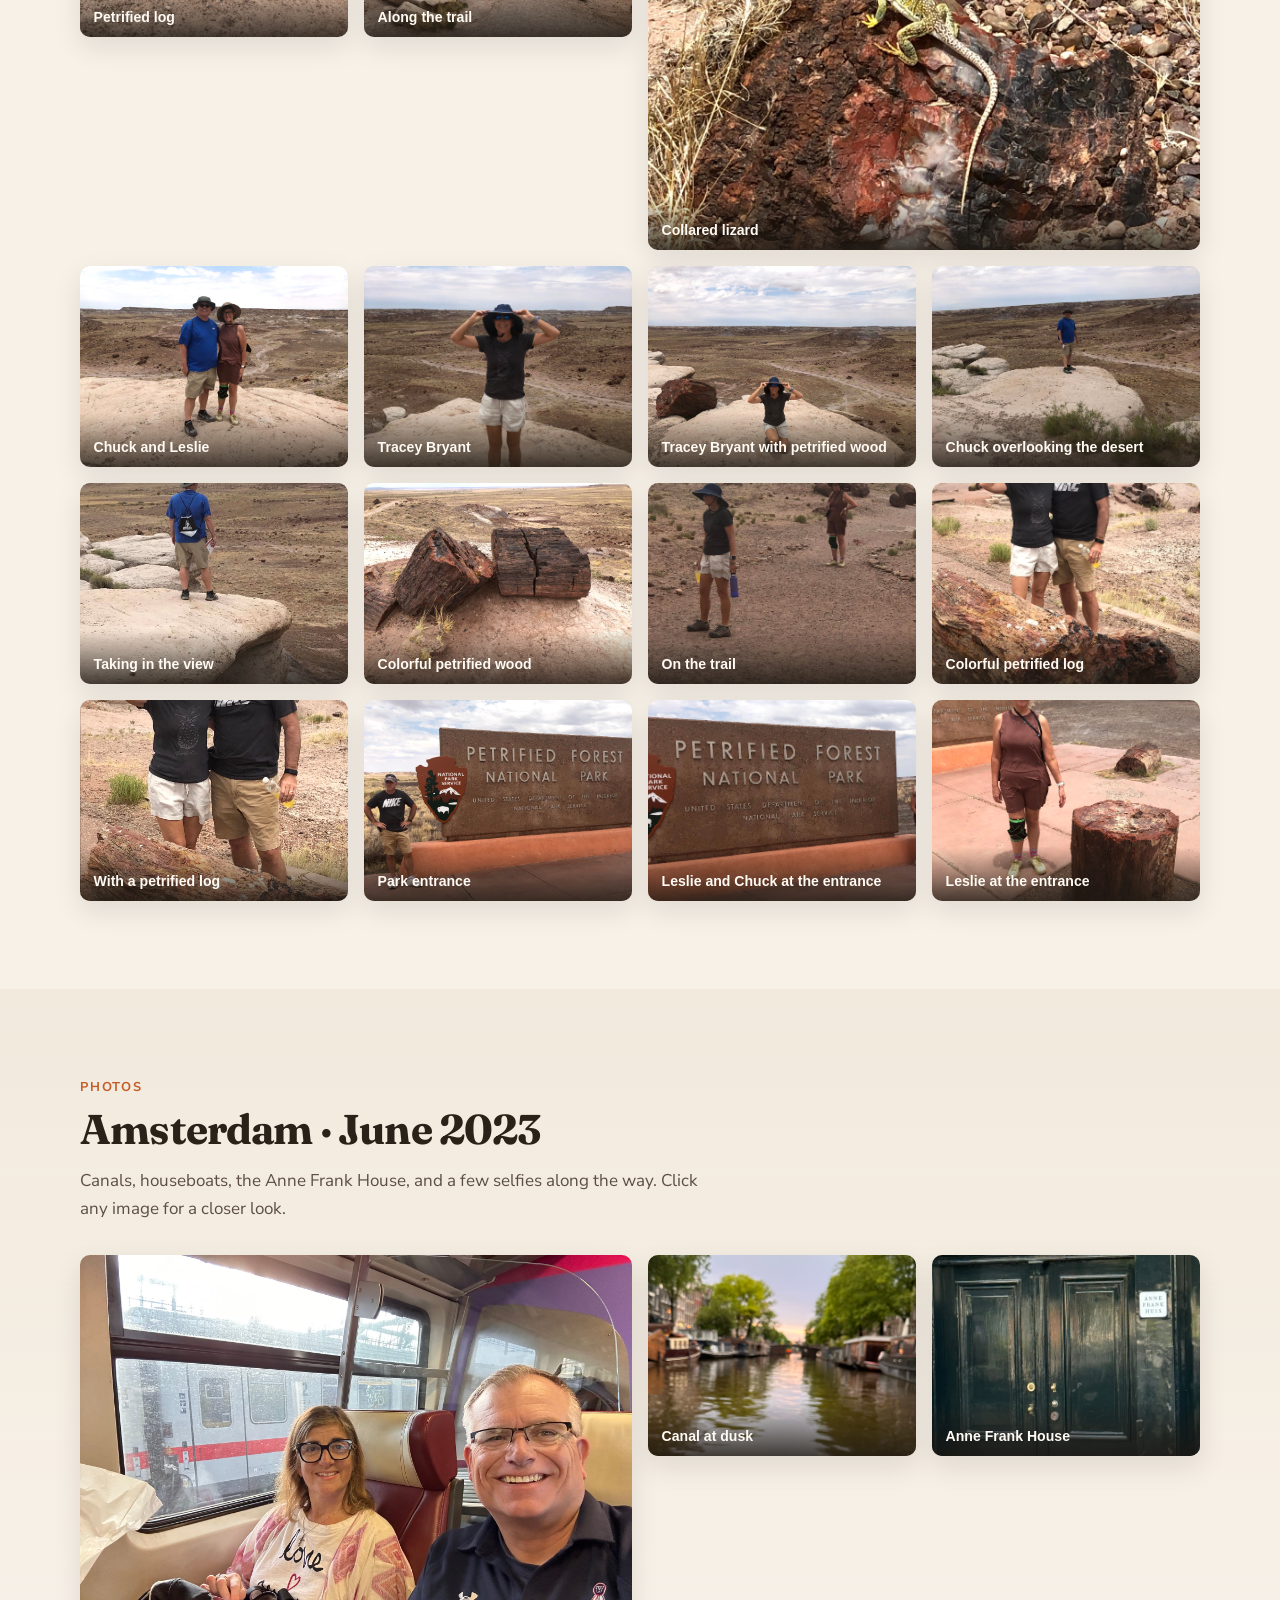
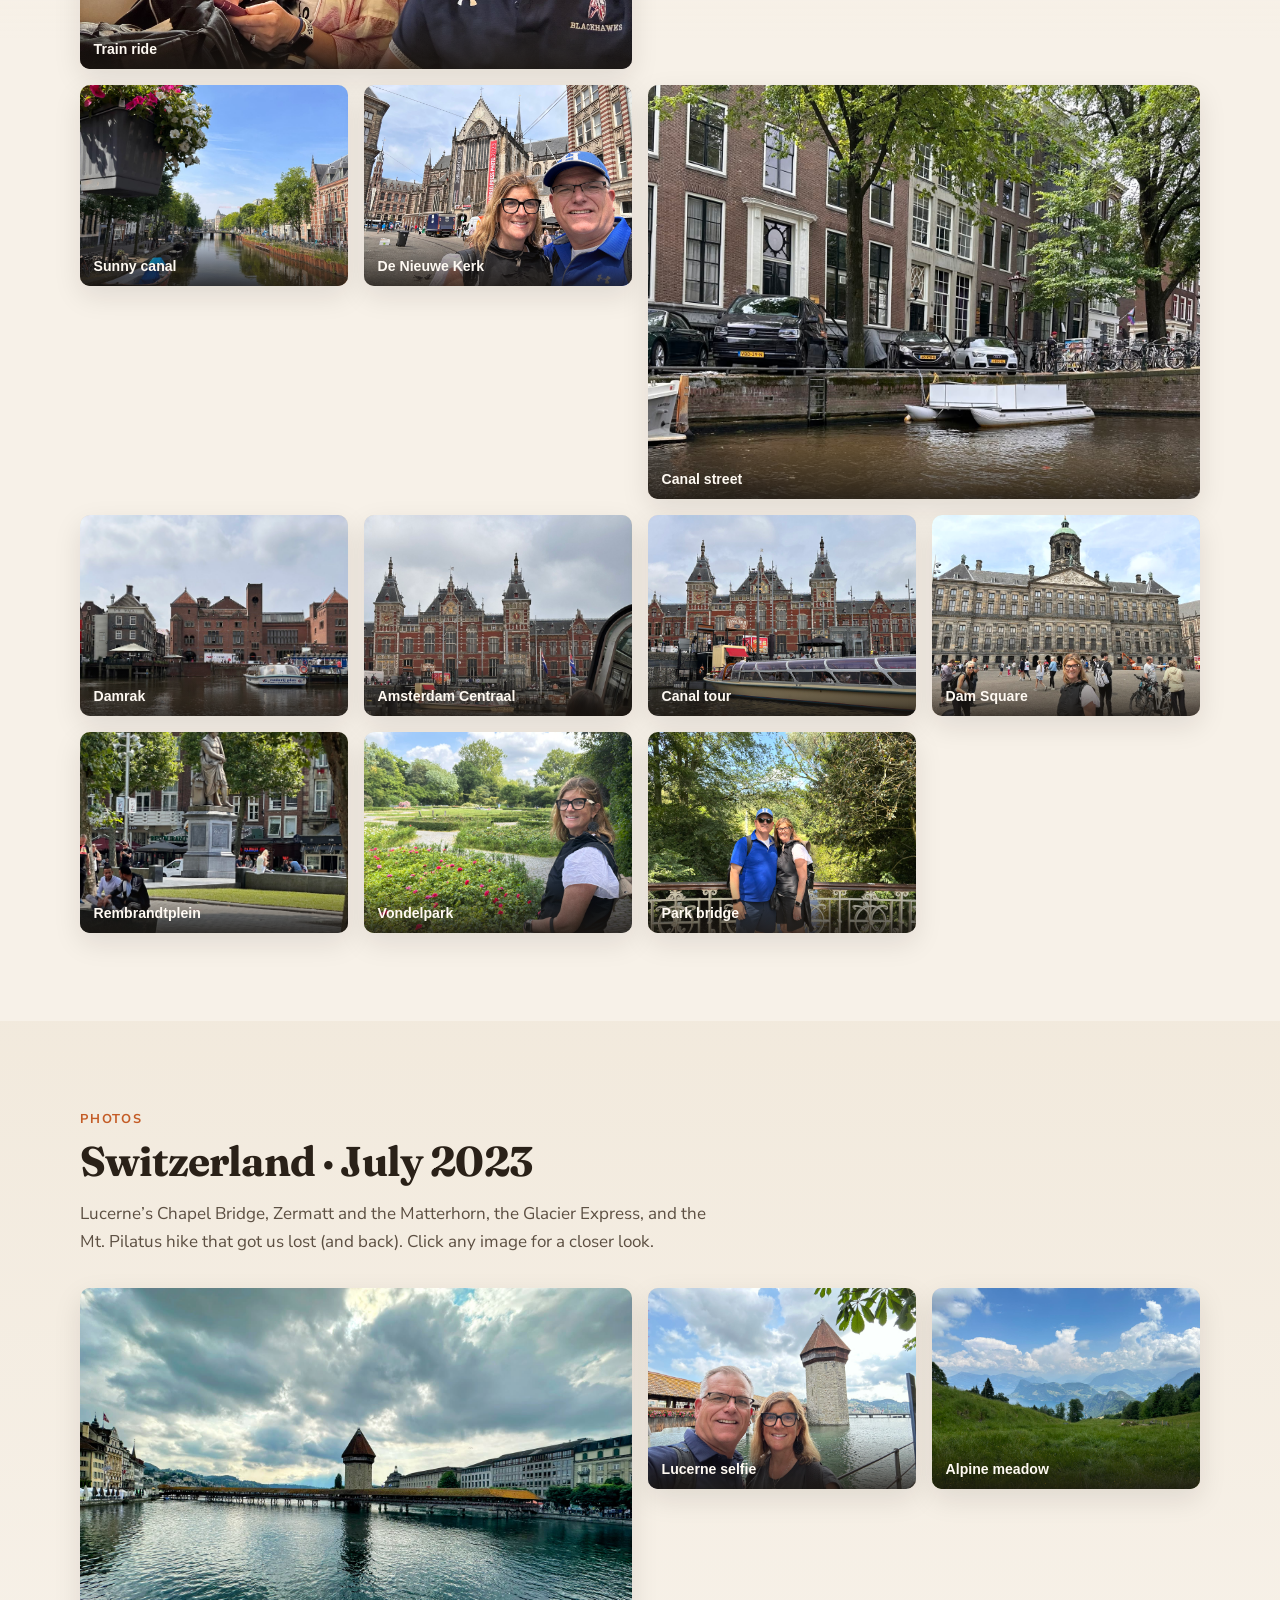
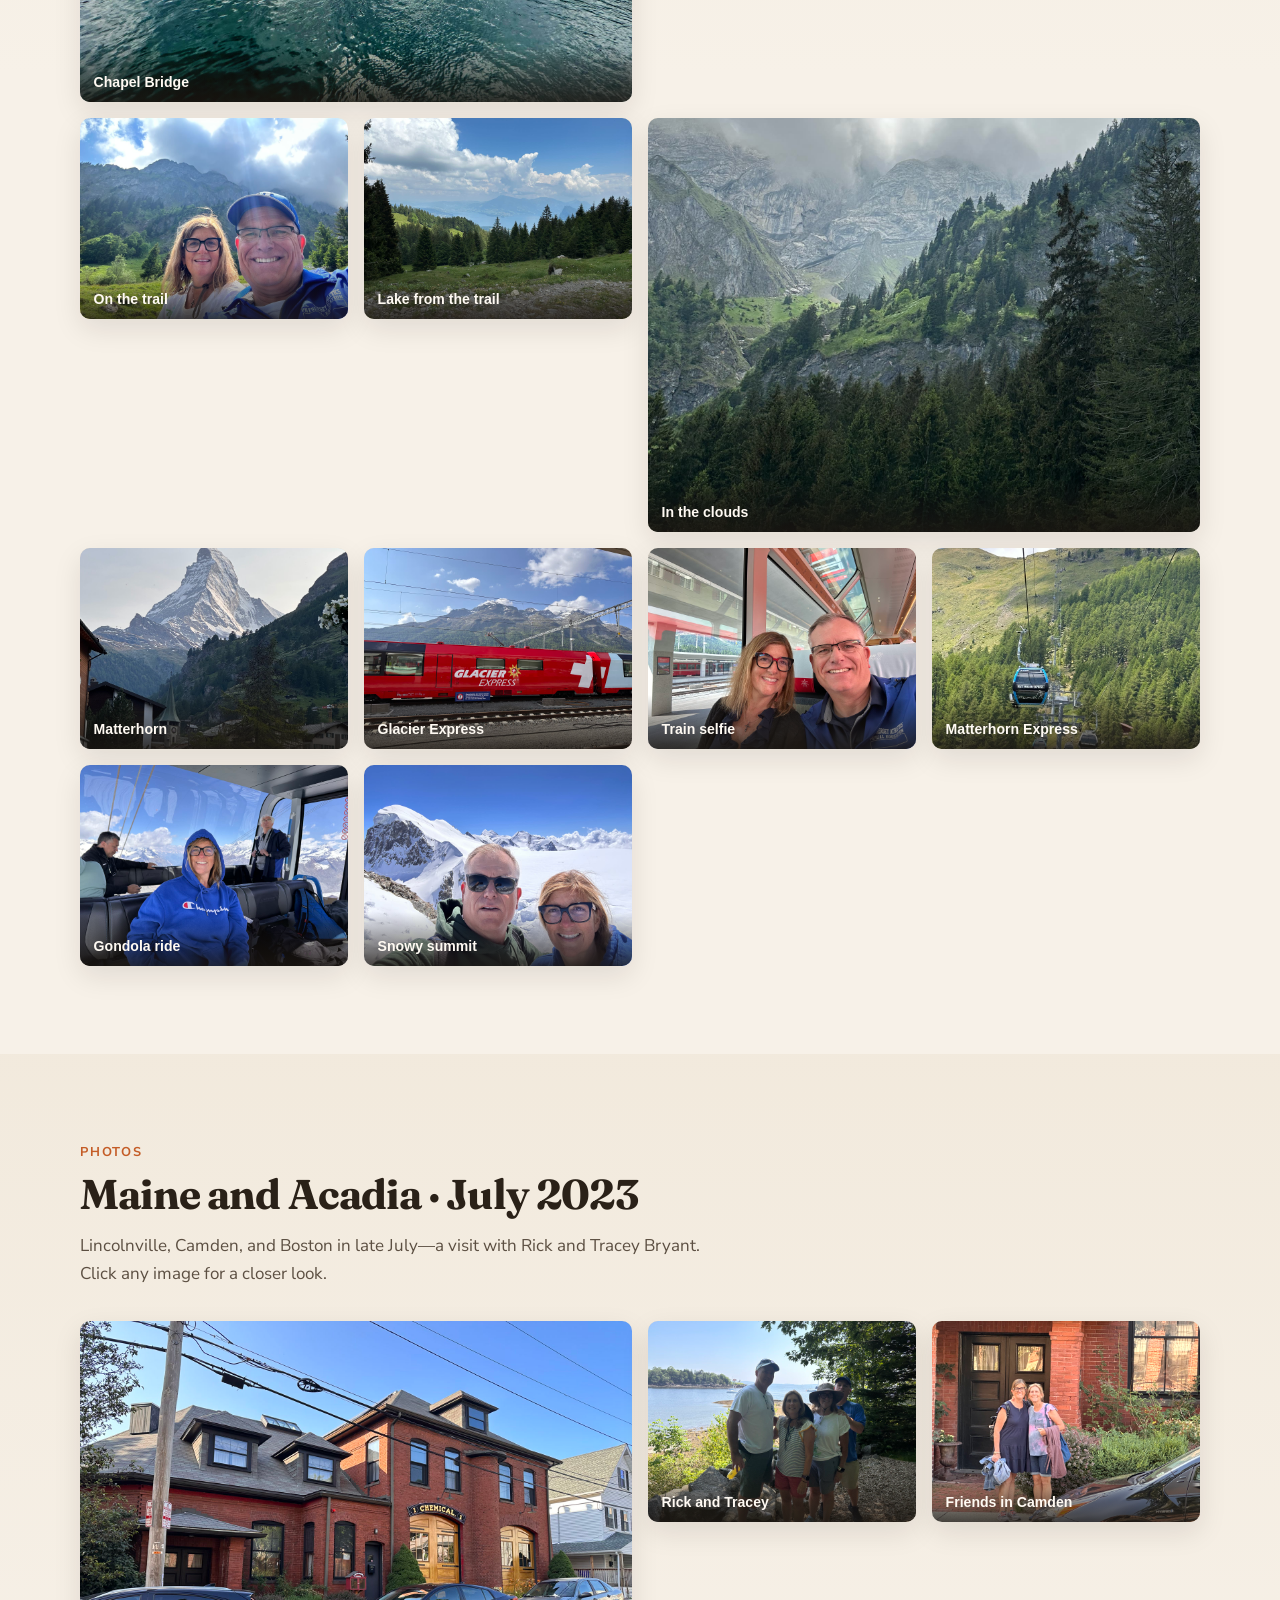
==== commit da03a69d: "Add Chicago Condo Rehab before and after" ====
--- a/index.html
+++ b/index.html
@@ -30,6 +30,7 @@
           <li><a href="#about">About</a></li>
           <li><a href="#trips">Trips</a></li>
           <li><a href="#gallery">Photos</a></li>
+          <li><a href="#condo">Condo</a></li>
           <li><a href="#contact" class="nav-cta">Contact</a></li>
         </ul>
       </nav>
@@ -1770,6 +1771,175 @@
       </div>
     </section>
 
+    <section class="section gallery" id="condo" aria-labelledby="condo-heading">
+      <div class="container">
+        <div class="section-header">
+          <p class="section-label">Home</p>
+          <h2 id="condo-heading">Chicago Condo Rehab</h2>
+          <p class="section-intro">We finished rehabbing our Chicago condo. Here's how it looked before and after.</p>
+        </div>
+        <h3 class="condo-room">Living Room</h3>
+        <ul class="gallery-grid condo-pair">
+          <li>
+            <button type="button" class="gallery-item" data-full="CC_living_before.jpg" data-caption="Living Room · Before">
+              <img src="CC_living_before.jpg" alt="Living Room before" width="700" height="497" loading="lazy">
+              <span class="gallery-caption">Before</span>
+            </button>
+          </li>
+          <li>
+            <button type="button" class="gallery-item" data-full="CC_living_after.jpg" data-caption="Living Room · After">
+              <img src="CC_living_after.jpg" alt="Living Room after" width="700" height="525" loading="lazy">
+              <span class="gallery-caption">After</span>
+            </button>
+          </li>
+        </ul>
+        <h3 class="condo-room">Dining Room</h3>
+        <ul class="gallery-grid condo-pair">
+          <li>
+            <button type="button" class="gallery-item" data-full="CC_dining_before.jpg" data-caption="Dining Room · Before">
+              <img src="CC_dining_before.jpg" alt="Dining Room before" width="700" height="501" loading="lazy">
+              <span class="gallery-caption">Before</span>
+            </button>
+          </li>
+          <li>
+            <button type="button" class="gallery-item" data-full="CC_dining_after.jpg" data-caption="Dining Room · After">
+              <img src="CC_dining_after.jpg" alt="Dining Room after" width="700" height="525" loading="lazy">
+              <span class="gallery-caption">After</span>
+            </button>
+          </li>
+        </ul>
+        <h3 class="condo-room">Kitchen</h3>
+        <ul class="gallery-grid condo-pair">
+          <li>
+            <button type="button" class="gallery-item" data-full="CC_kitchen_before.jpg" data-caption="Kitchen · Before">
+              <img src="CC_kitchen_before.jpg" alt="Kitchen before" width="700" height="527" loading="lazy">
+              <span class="gallery-caption">Before</span>
+            </button>
+          </li>
+          <li>
+            <button type="button" class="gallery-item" data-full="CC_kitchen_after.jpg" data-caption="Kitchen · After">
+              <img src="CC_kitchen_after.jpg" alt="Kitchen after" width="700" height="525" loading="lazy">
+              <span class="gallery-caption">After</span>
+            </button>
+          </li>
+        </ul>
+        <h3 class="condo-room">Bedroom</h3>
+        <ul class="gallery-grid condo-pair">
+          <li>
+            <button type="button" class="gallery-item" data-full="CC_bedroom_before.jpg" data-caption="Bedroom · Before">
+              <img src="CC_bedroom_before.jpg" alt="Bedroom before" width="700" height="518" loading="lazy">
+              <span class="gallery-caption">Before</span>
+            </button>
+          </li>
+          <li>
+            <button type="button" class="gallery-item" data-full="CC_bedroom_after.jpg" data-caption="Bedroom · After">
+              <img src="CC_bedroom_after.jpg" alt="Bedroom after" width="700" height="525" loading="lazy">
+              <span class="gallery-caption">After</span>
+            </button>
+          </li>
+        </ul>
+        <h3 class="condo-room">Second Bedroom</h3>
+        <ul class="gallery-grid condo-pair">
+          <li>
+            <button type="button" class="gallery-item" data-full="CC_second_bedroom_before.jpg" data-caption="Second Bedroom · Before">
+              <img src="CC_second_bedroom_before.jpg" alt="Second Bedroom before" width="700" height="546" loading="lazy">
+              <span class="gallery-caption">Before</span>
+            </button>
+          </li>
+          <li>
+            <button type="button" class="gallery-item" data-full="CC_second_bedroom_after.jpg" data-caption="Second Bedroom · After">
+              <img src="CC_second_bedroom_after.jpg" alt="Second Bedroom after" width="700" height="525" loading="lazy">
+              <span class="gallery-caption">After</span>
+            </button>
+          </li>
+        </ul>
+        <h3 class="condo-room">Bathroom</h3>
+        <ul class="gallery-grid condo-pair">
+          <li>
+            <button type="button" class="gallery-item" data-full="CC_bathroom_before.jpg" data-caption="Bathroom · Before">
+              <img src="CC_bathroom_before.jpg" alt="Bathroom before" width="700" height="499" loading="lazy">
+              <span class="gallery-caption">Before</span>
+            </button>
+          </li>
+          <li>
+            <button type="button" class="gallery-item" data-full="CC_bathroom_after.jpg" data-caption="Bathroom · After">
+              <img src="CC_bathroom_after.jpg" alt="Bathroom after" width="525" height="700" loading="lazy">
+              <span class="gallery-caption">After</span>
+            </button>
+          </li>
+        </ul>
+        <h3 class="condo-room">More before photos</h3>
+        <ul class="gallery-grid">
+          <li>
+            <button type="button" class="gallery-item" data-full="CC_before_01.jpg" data-caption="Living Room">
+              <img src="CC_before_01.jpg" alt="Living Room before rehab" width="700" height="509" loading="lazy">
+              <span class="gallery-caption">Living Room</span>
+            </button>
+          </li>
+          <li>
+            <button type="button" class="gallery-item" data-full="CC_before_02.jpg" data-caption="Living Room">
+              <img src="CC_before_02.jpg" alt="Living Room before rehab" width="700" height="531" loading="lazy">
+              <span class="gallery-caption">Living Room</span>
+            </button>
+          </li>
+          <li>
+            <button type="button" class="gallery-item" data-full="CC_before_03.jpg" data-caption="Living Room">
+              <img src="CC_before_03.jpg" alt="Living Room before rehab" width="700" height="509" loading="lazy">
+              <span class="gallery-caption">Living Room</span>
+            </button>
+          </li>
+          <li>
+            <button type="button" class="gallery-item" data-full="CC_before_04.jpg" data-caption="Dining Room">
+              <img src="CC_before_04.jpg" alt="Dining Room before rehab" width="700" height="499" loading="lazy">
+              <span class="gallery-caption">Dining Room</span>
+            </button>
+          </li>
+          <li>
+            <button type="button" class="gallery-item" data-full="CC_before_05.jpg" data-caption="Dining Room">
+              <img src="CC_before_05.jpg" alt="Dining Room before rehab" width="700" height="517" loading="lazy">
+              <span class="gallery-caption">Dining Room</span>
+            </button>
+          </li>
+          <li>
+            <button type="button" class="gallery-item" data-full="CC_before_06.jpg" data-caption="Kitchen">
+              <img src="CC_before_06.jpg" alt="Kitchen before rehab" width="700" height="530" loading="lazy">
+              <span class="gallery-caption">Kitchen</span>
+            </button>
+          </li>
+          <li>
+            <button type="button" class="gallery-item" data-full="CC_before_07.jpg" data-caption="Kitchen">
+              <img src="CC_before_07.jpg" alt="Kitchen before rehab" width="700" height="523" loading="lazy">
+              <span class="gallery-caption">Kitchen</span>
+            </button>
+          </li>
+          <li>
+            <button type="button" class="gallery-item" data-full="CC_before_08.jpg" data-caption="Kitchen">
+              <img src="CC_before_08.jpg" alt="Kitchen before rehab" width="700" height="536" loading="lazy">
+              <span class="gallery-caption">Kitchen</span>
+            </button>
+          </li>
+          <li>
+            <button type="button" class="gallery-item" data-full="CC_before_09.jpg" data-caption="Bedroom">
+              <img src="CC_before_09.jpg" alt="Bedroom before rehab" width="700" height="538" loading="lazy">
+              <span class="gallery-caption">Bedroom</span>
+            </button>
+          </li>
+          <li>
+            <button type="button" class="gallery-item" data-full="CC_before_10.jpg" data-caption="Bedroom">
+              <img src="CC_before_10.jpg" alt="Bedroom before rehab" width="700" height="565" loading="lazy">
+              <span class="gallery-caption">Bedroom</span>
+            </button>
+          </li>
+          <li>
+            <button type="button" class="gallery-item" data-full="CC_before_11.jpg" data-caption="Bedroom">
+              <img src="CC_before_11.jpg" alt="Bedroom before rehab" width="700" height="527" loading="lazy">
+              <span class="gallery-caption">Bedroom</span>
+            </button>
+          </li>
+        </ul>
+      </div>
+    </section>
+
     <section class="section contact" id="contact" aria-labelledby="contact-heading">
       <div class="container contact-inner">
         <div class="section-header">
--- a/styles.css
+++ b/styles.css
@@ -800,3 +800,10 @@
   color: var(--muted);
   font-size: 0.95rem;
 }
+
+/* Chicago Condo Rehab before/after pairs */
+.condo-room { margin: 2rem 0 0.75rem; }
+.gallery-grid.condo-pair { grid-template-columns: 1fr; }
+@media (min-width: 640px) {
+  .gallery-grid.condo-pair { grid-template-columns: 1fr 1fr; }
+}
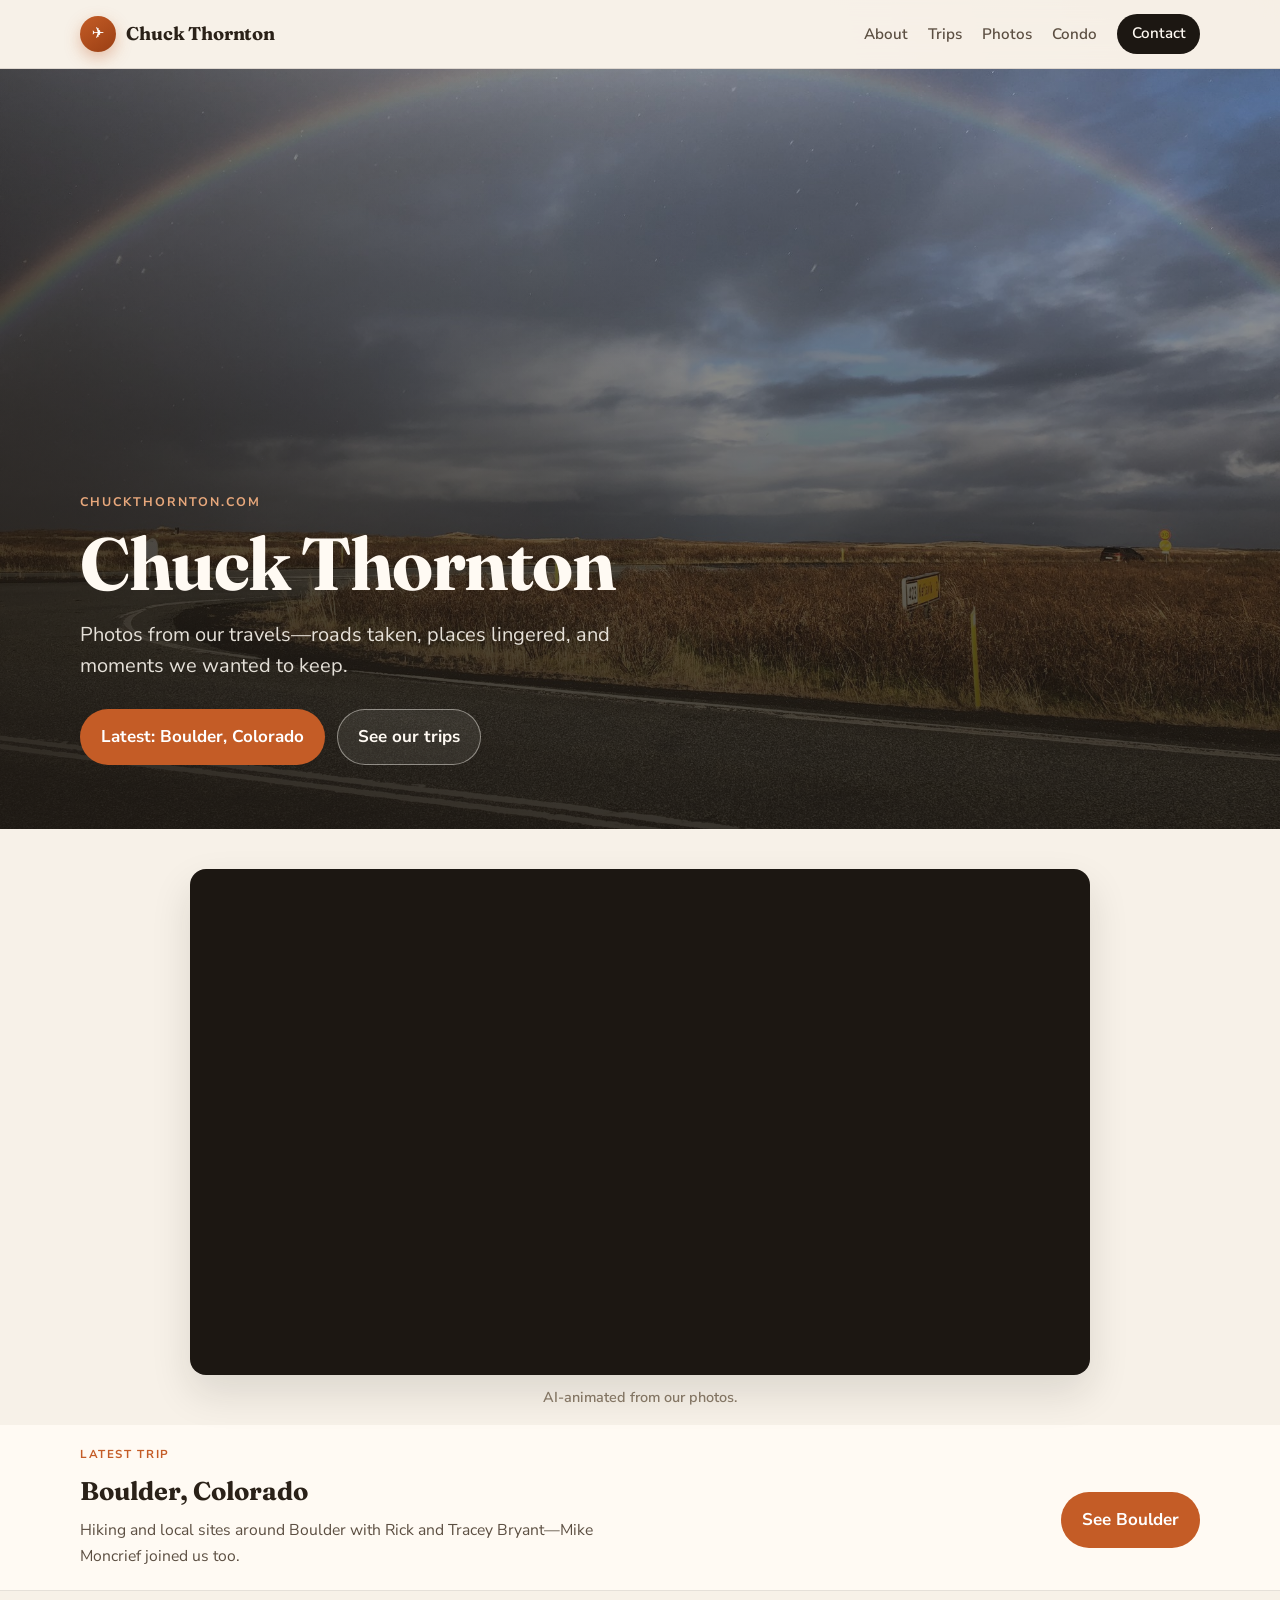
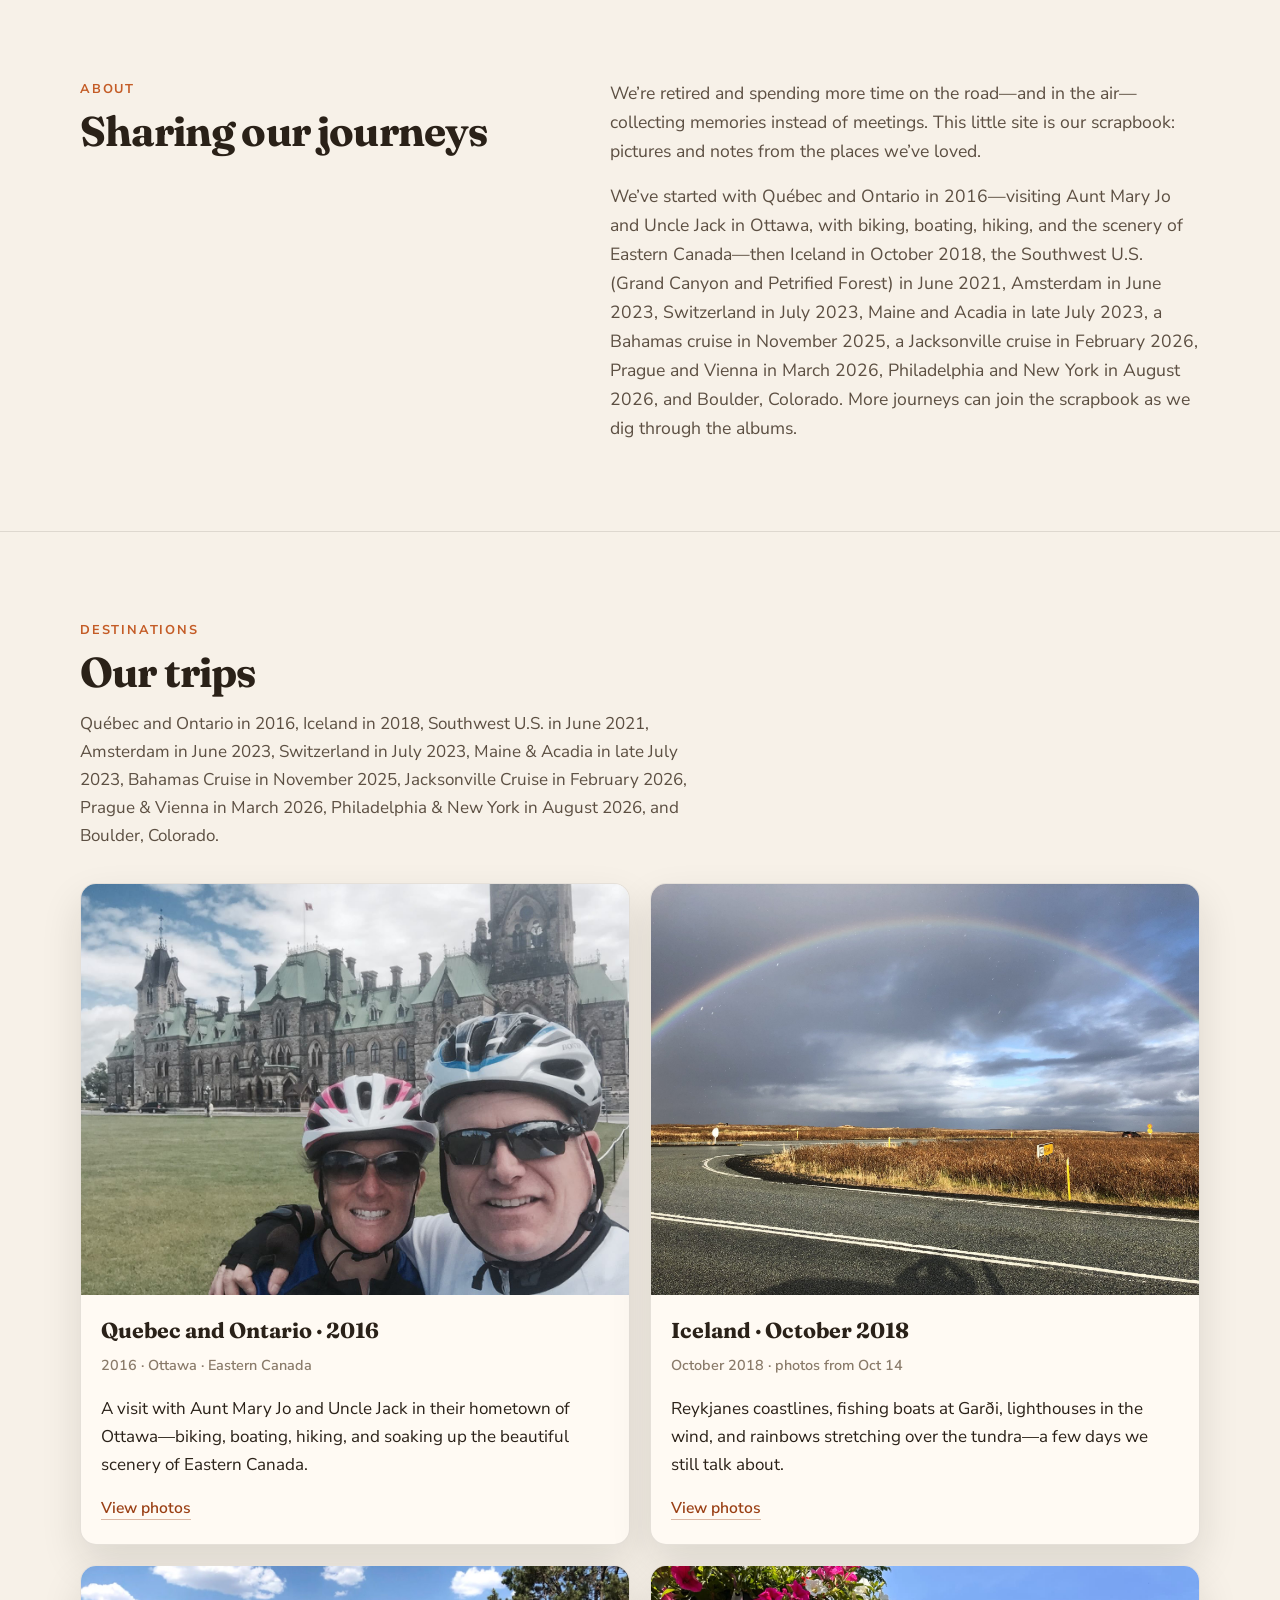
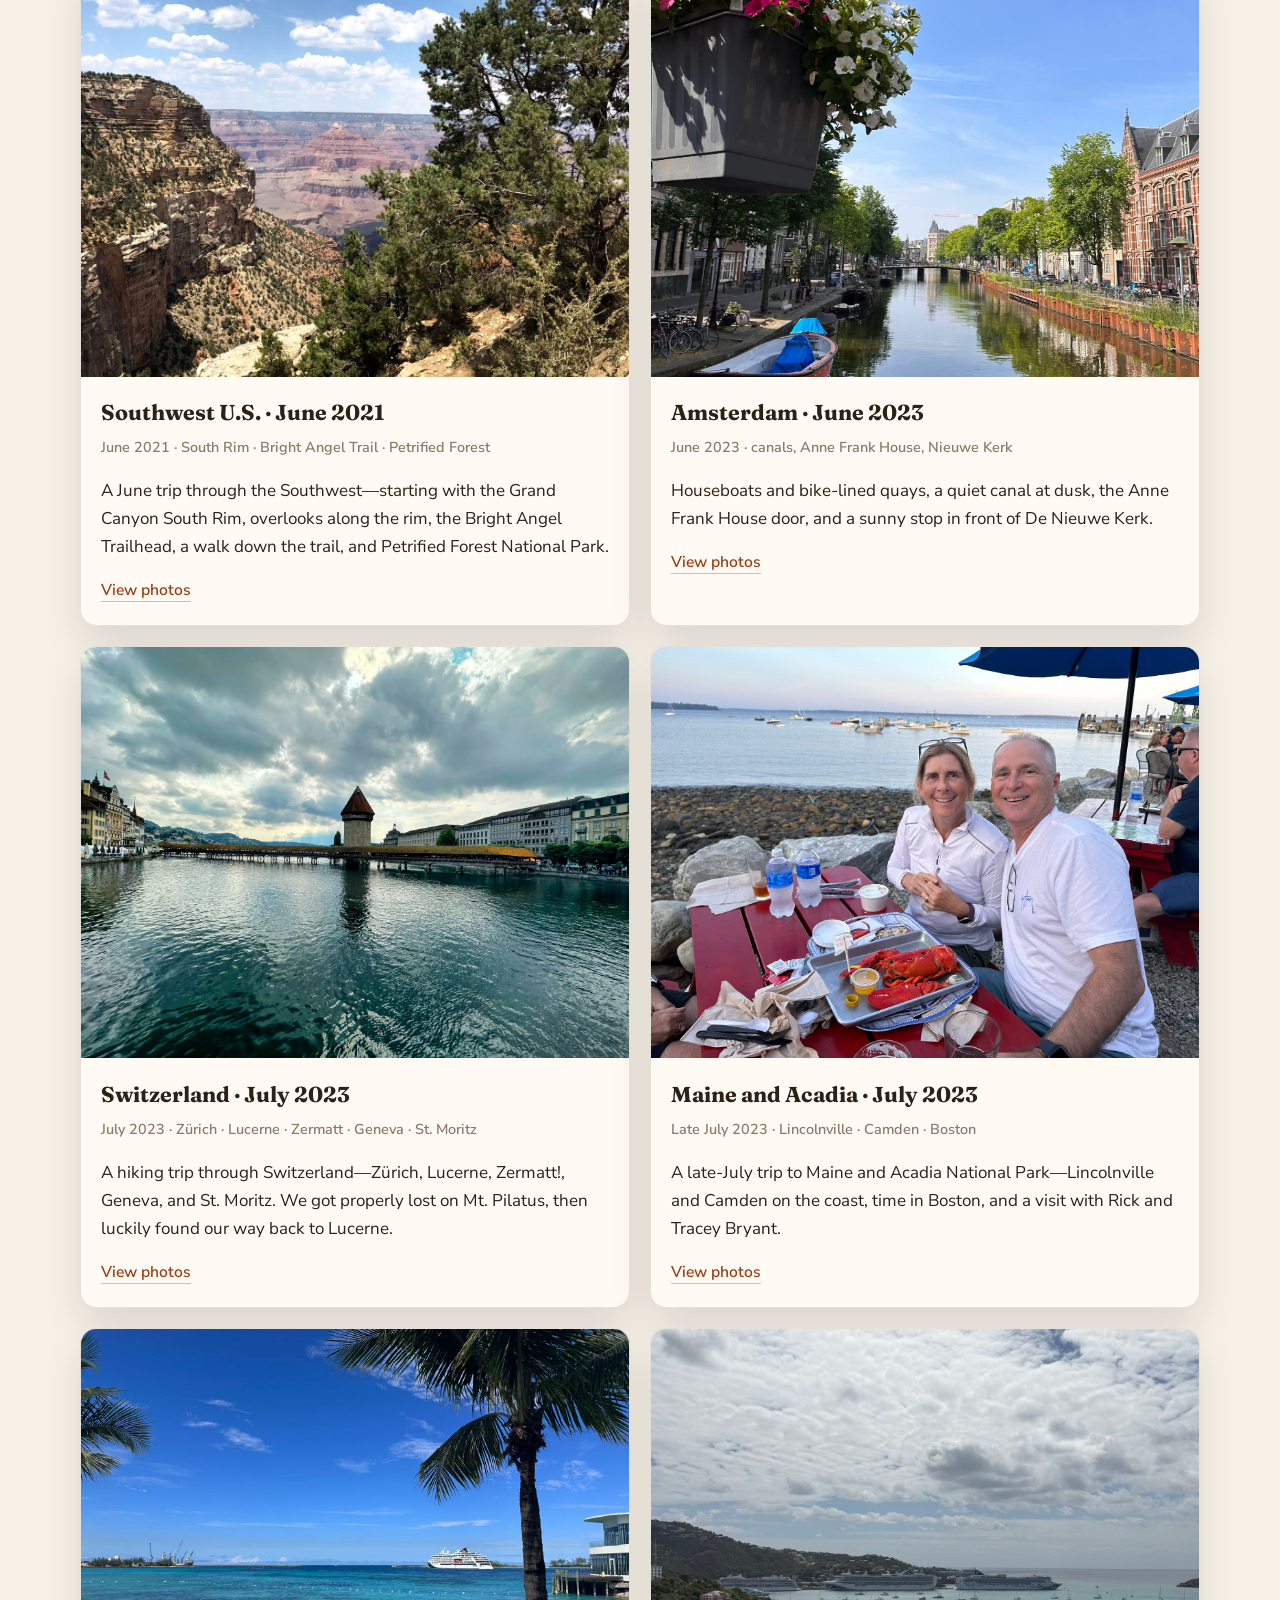
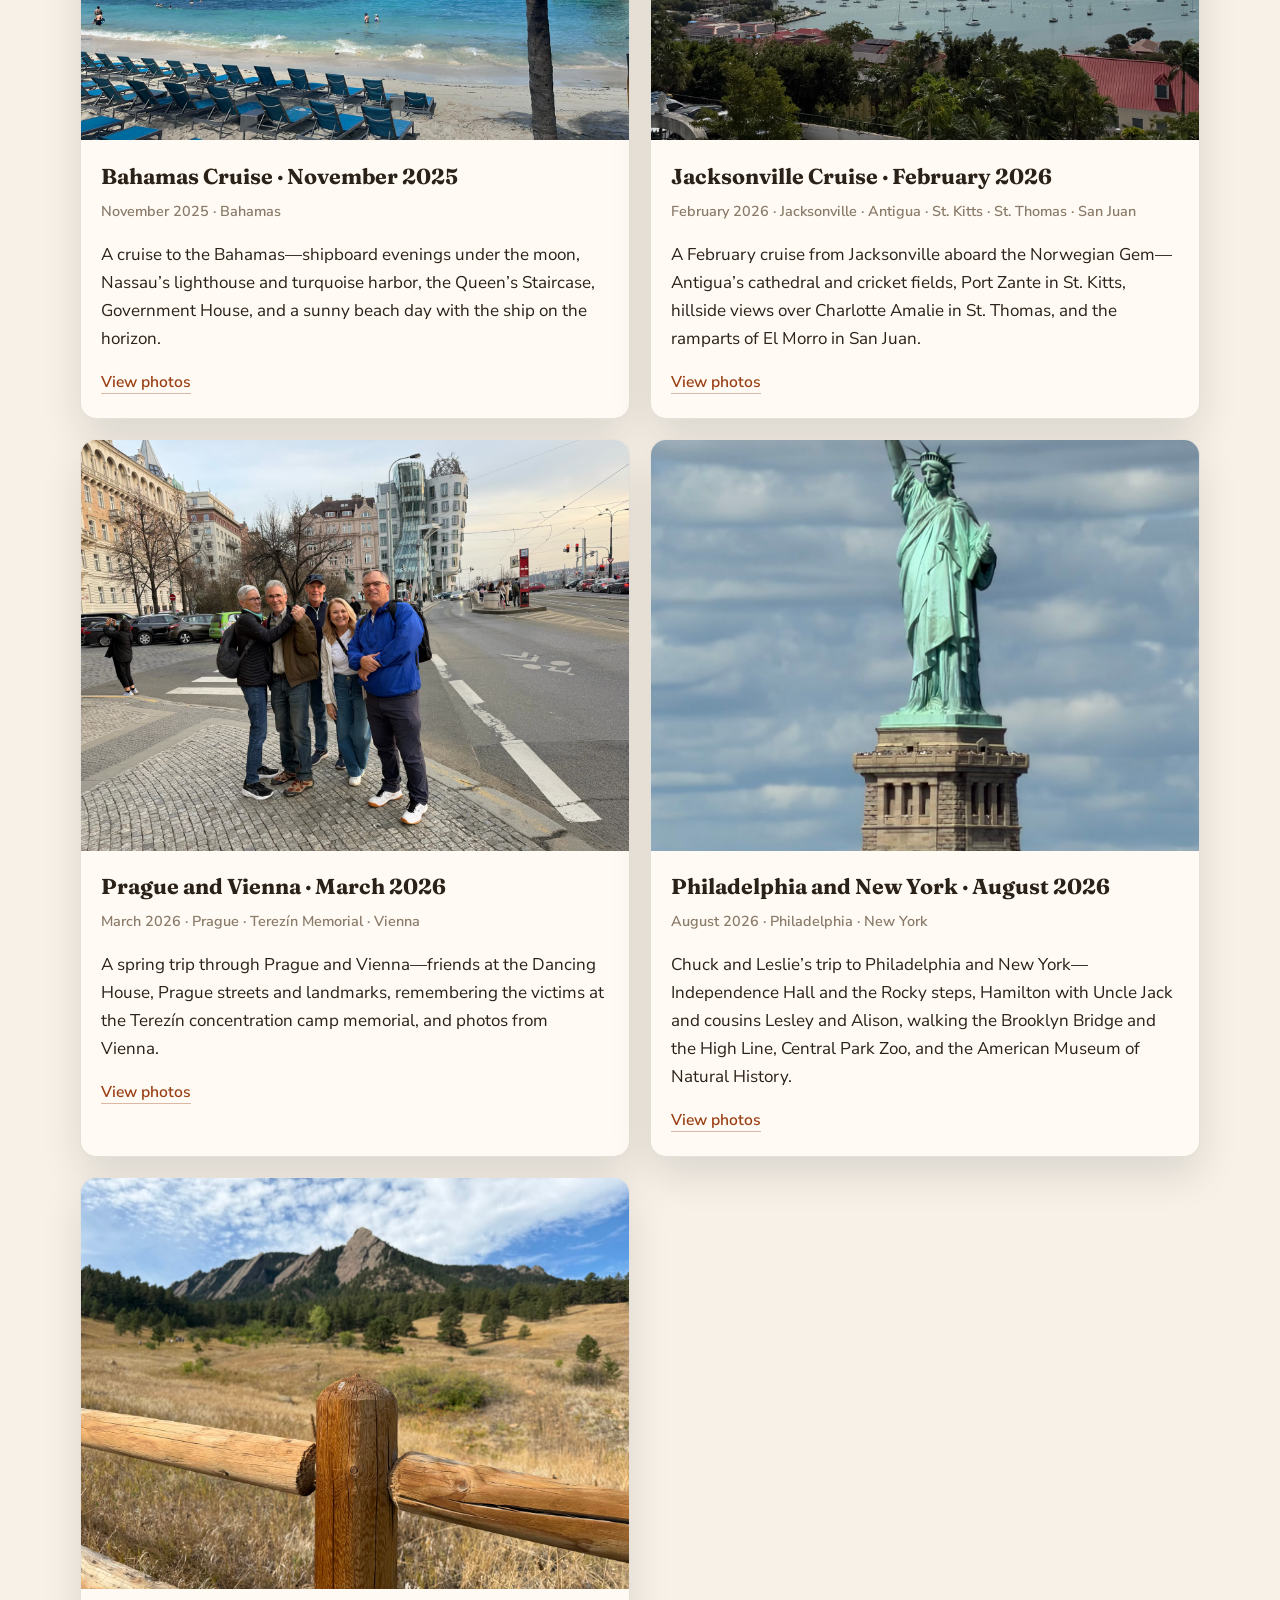
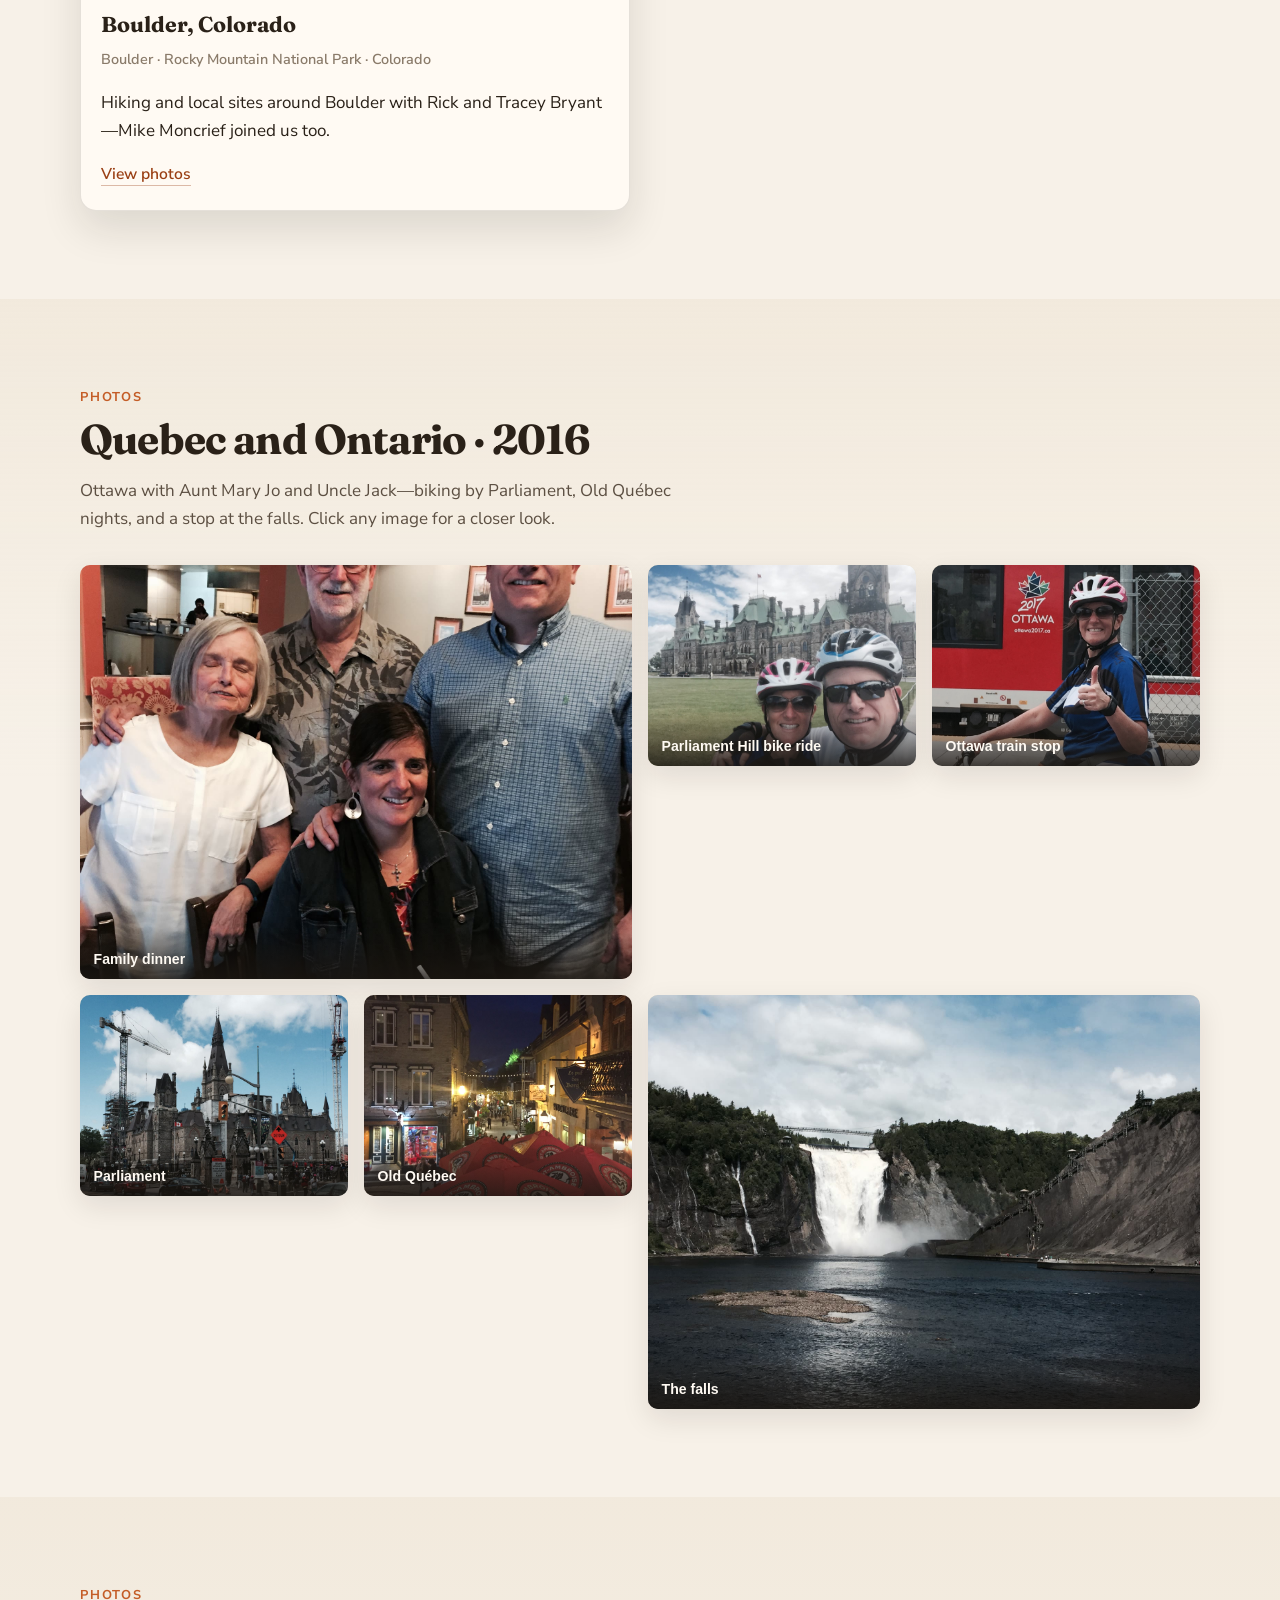
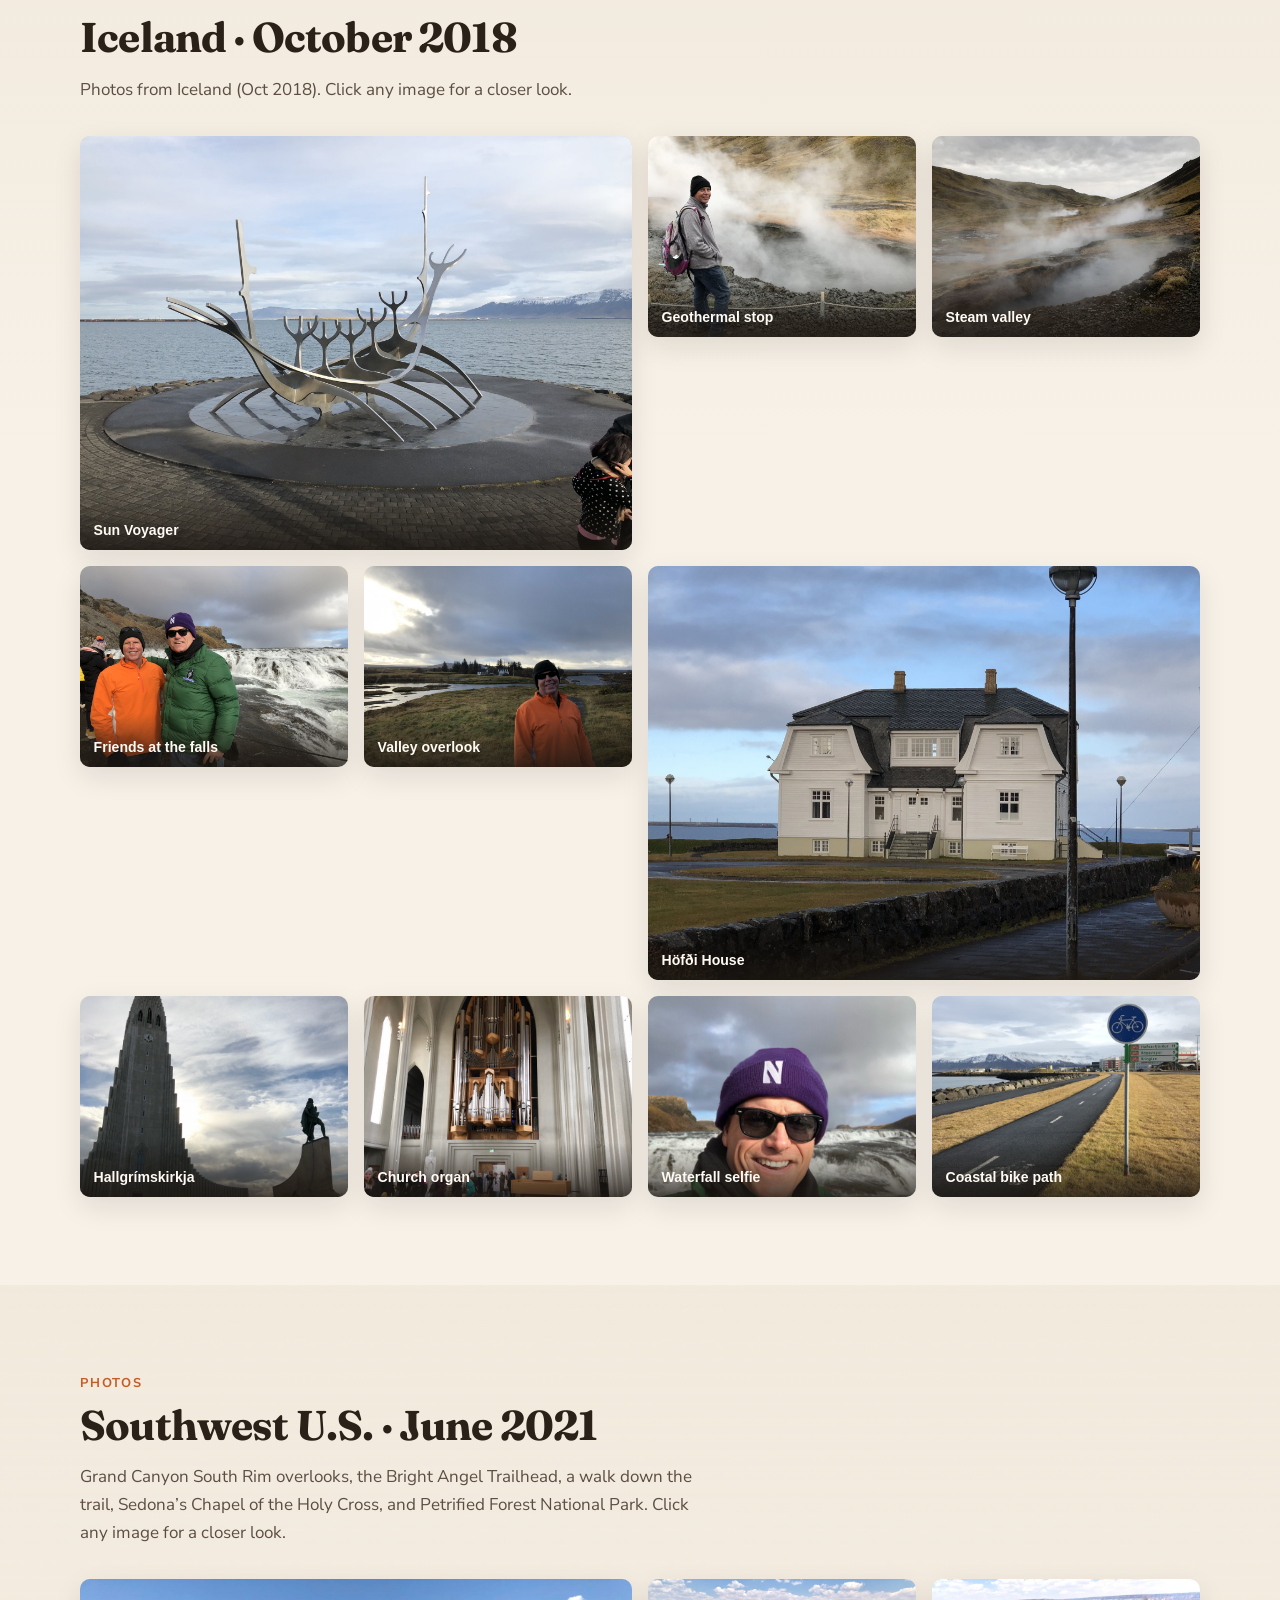
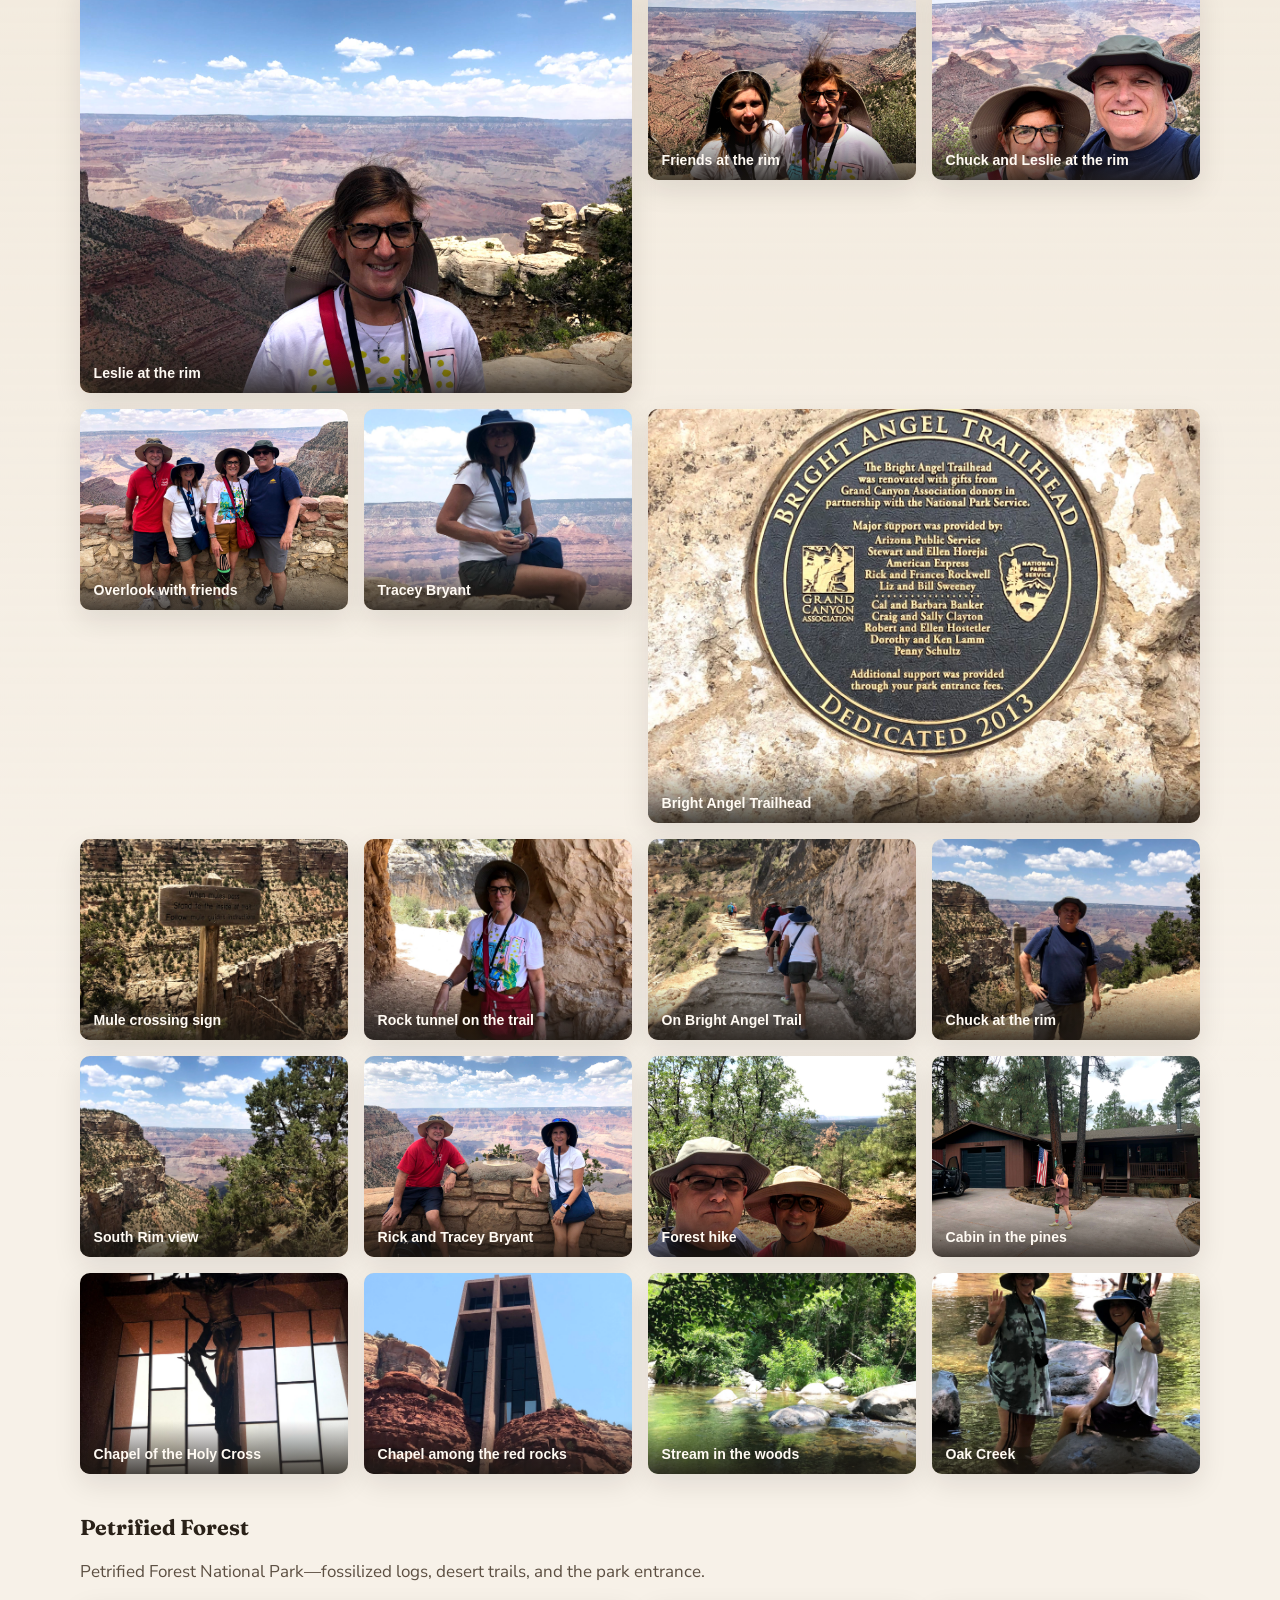
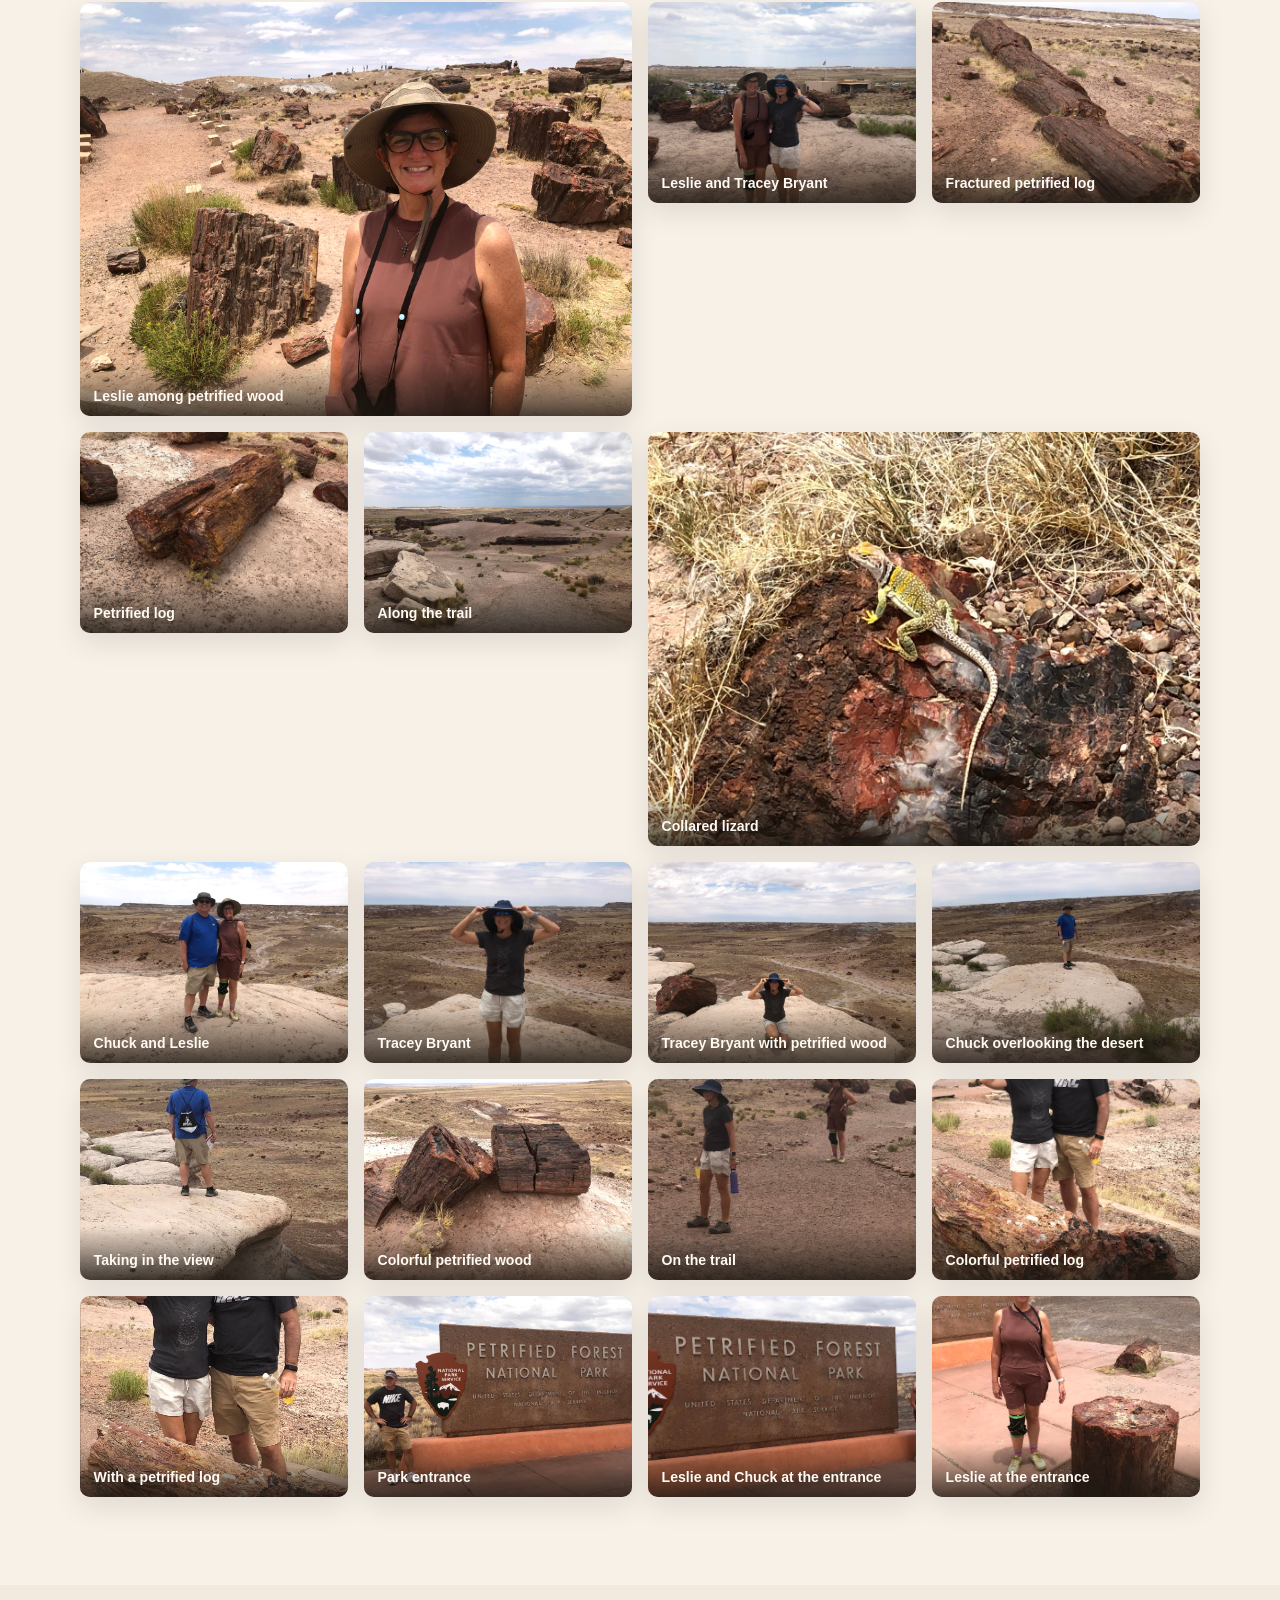
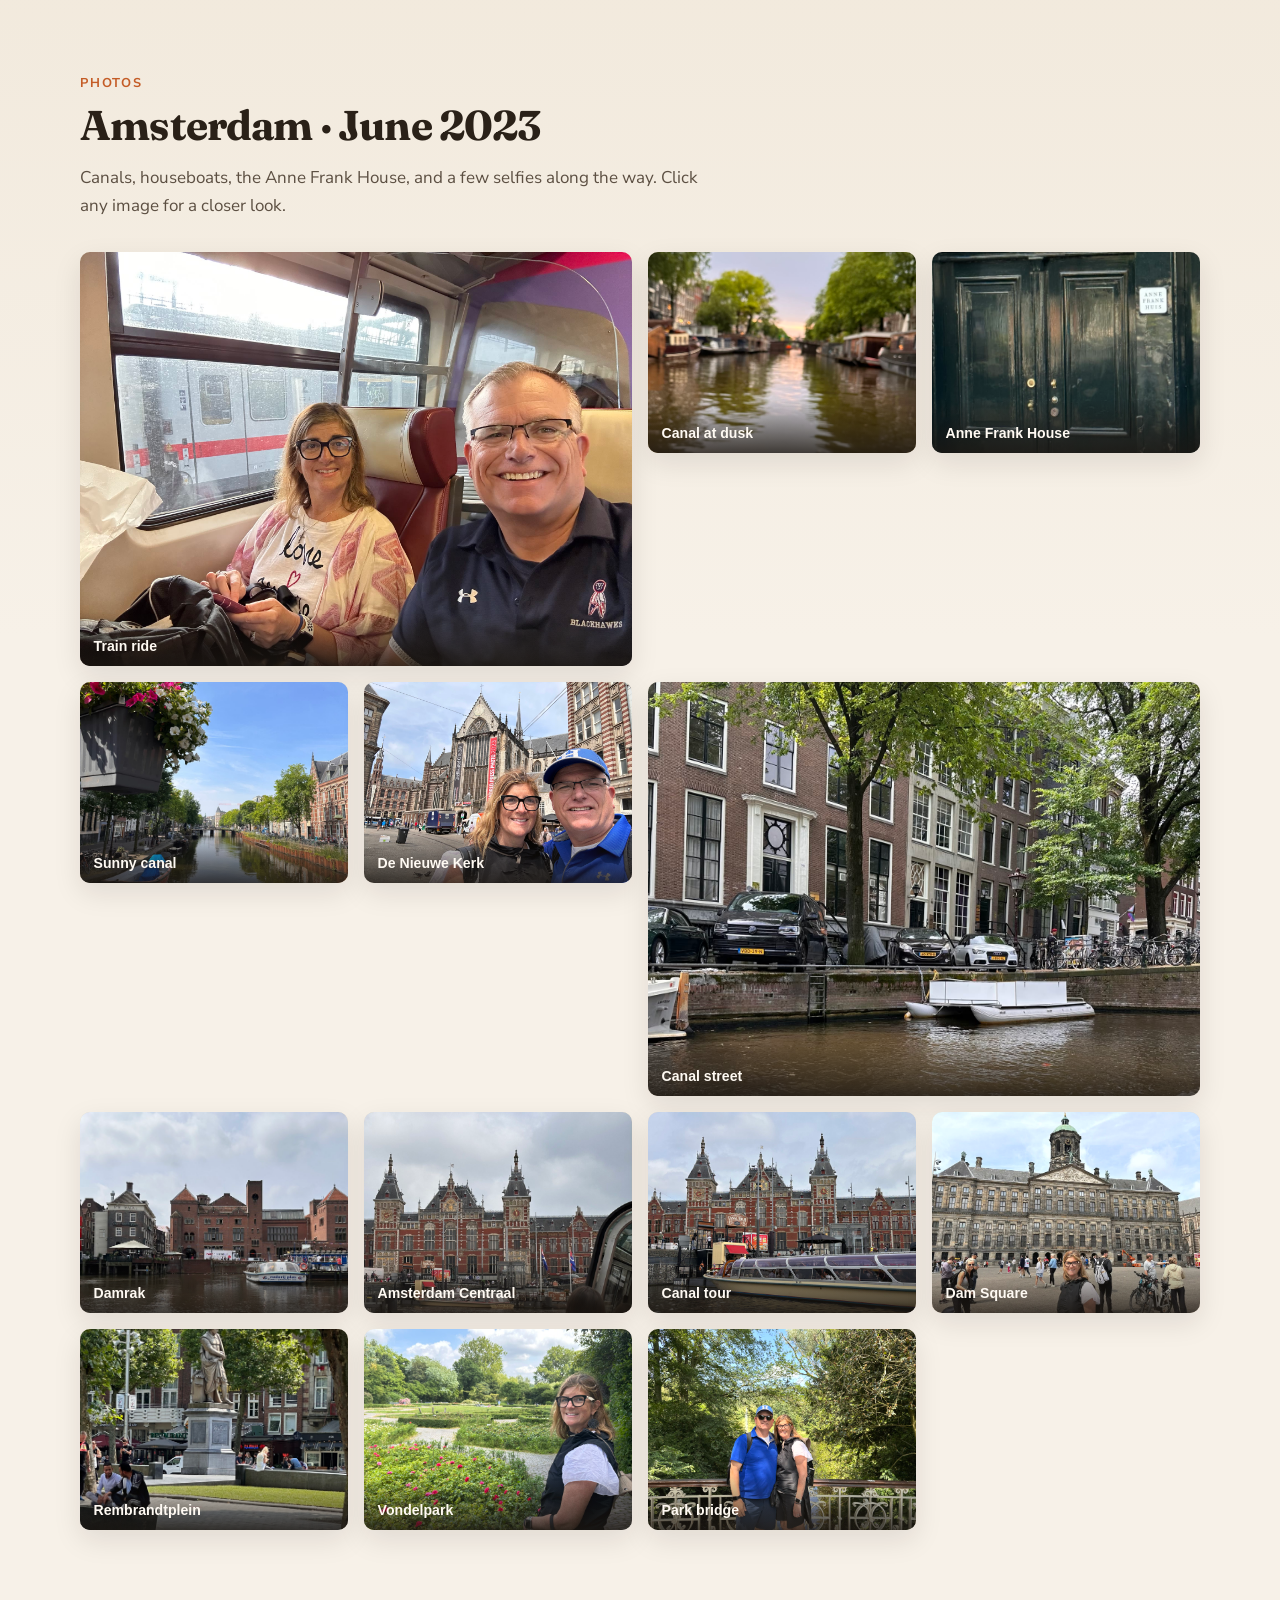
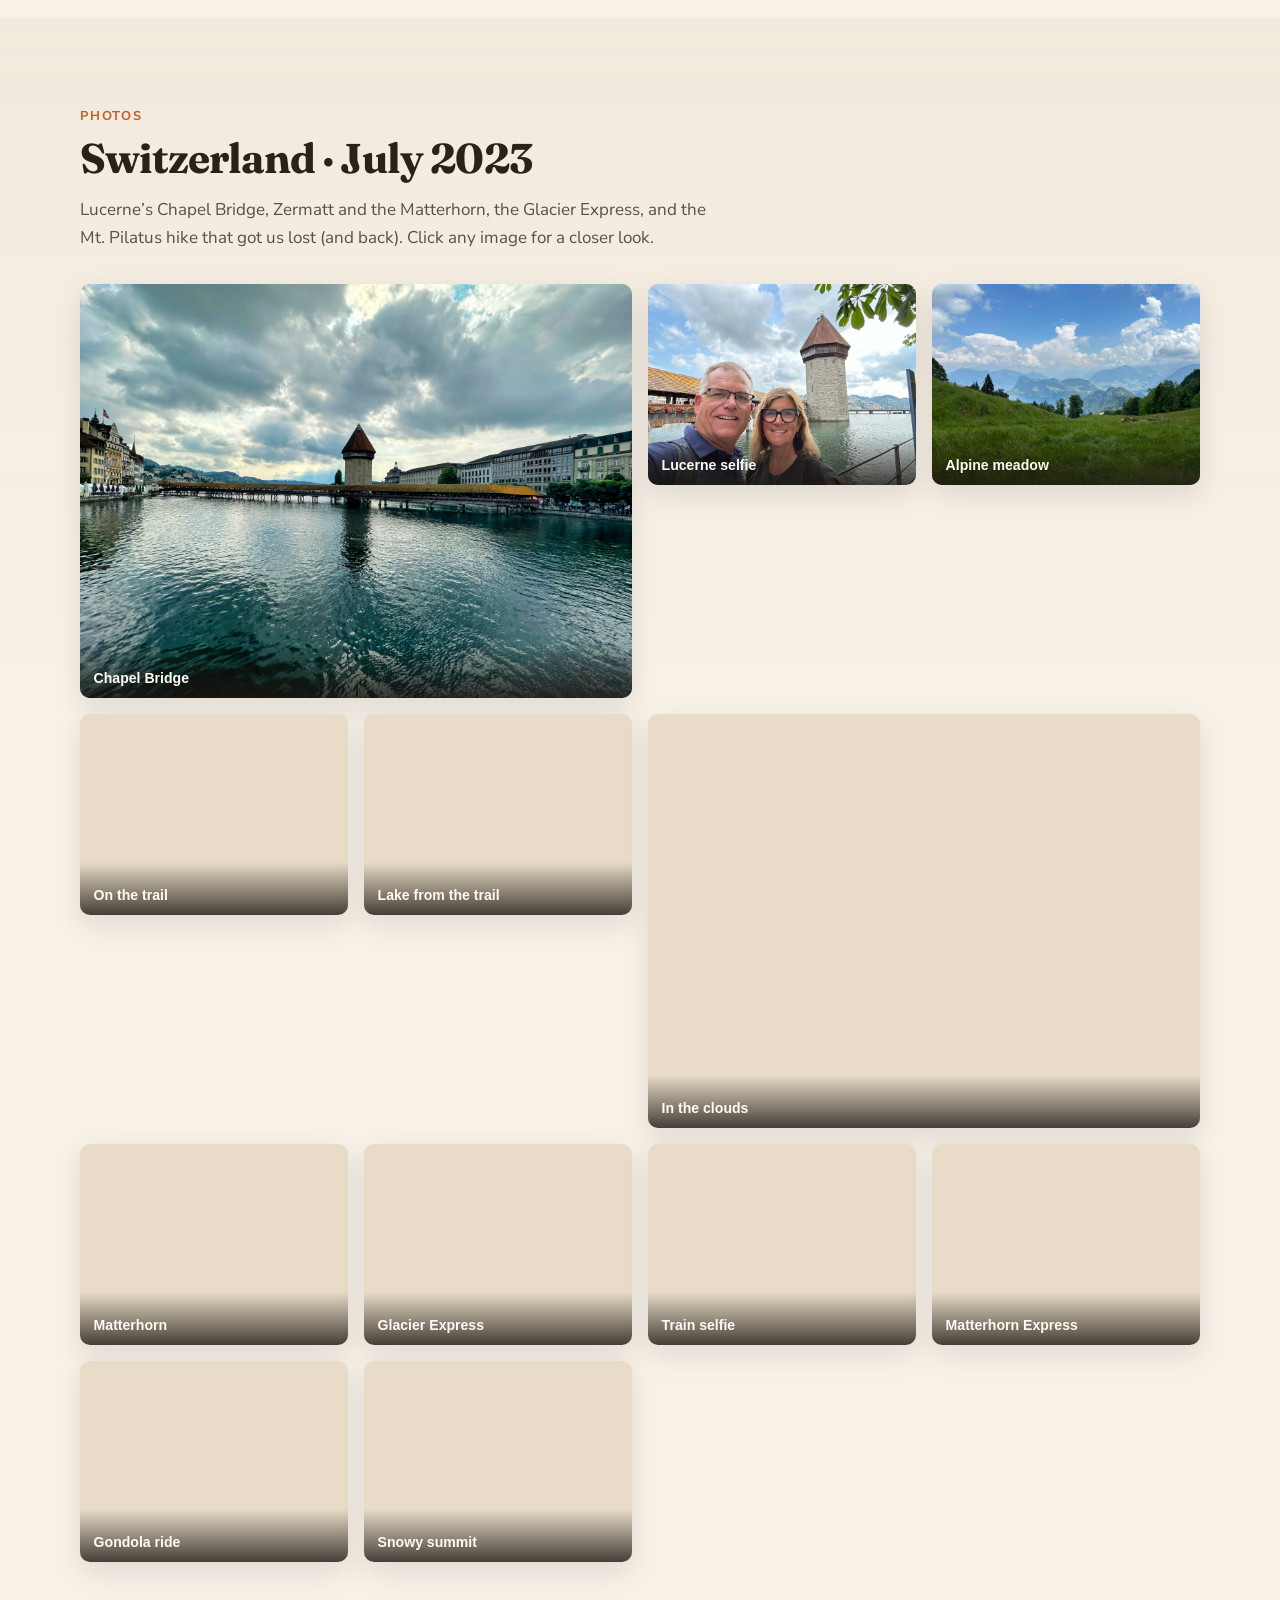
==== commit 0fbaf358: "Add welcome video to home page (BTKRnQoeGhY)" ====
--- a/index.html
+++ b/index.html
@@ -62,6 +62,17 @@
       </div>
     </section>
 
+    <section class="welcome-video" aria-label="Welcome video">
+      <div class="container">
+        <figure class="welcome-video-figure">
+          <div class="video-embed">
+            <iframe src="https://www.youtube-nocookie.com/embed/BTKRnQoeGhY" title="Welcome to ChuckThornton.com" loading="lazy" allow="accelerometer; autoplay; clipboard-write; encrypted-media; gyroscope; picture-in-picture; web-share" referrerpolicy="strict-origin-when-cross-origin" allowfullscreen></iframe>
+          </div>
+          <figcaption class="video-caption">AI-animated from our photos.</figcaption>
+        </figure>
+      </div>
+    </section>
+
     <aside class="latest-trip" aria-label="Latest trip">
       <div class="container latest-trip-inner">
         <p class="latest-trip-label">Latest trip</p>
@@ -1868,75 +1879,6 @@
             </button>
           </li>
         </ul>
-        <h3 class="condo-room">More before photos</h3>
-        <ul class="gallery-grid">
-          <li>
-            <button type="button" class="gallery-item" data-full="CC_before_01.jpg" data-caption="Living Room">
-              <img src="CC_before_01.jpg" alt="Living Room before rehab" width="700" height="509" loading="lazy">
-              <span class="gallery-caption">Living Room</span>
-            </button>
-          </li>
-          <li>
-            <button type="button" class="gallery-item" data-full="CC_before_02.jpg" data-caption="Living Room">
-              <img src="CC_before_02.jpg" alt="Living Room before rehab" width="700" height="531" loading="lazy">
-              <span class="gallery-caption">Living Room</span>
-            </button>
-          </li>
-          <li>
-            <button type="button" class="gallery-item" data-full="CC_before_03.jpg" data-caption="Living Room">
-              <img src="CC_before_03.jpg" alt="Living Room before rehab" width="700" height="509" loading="lazy">
-              <span class="gallery-caption">Living Room</span>
-            </button>
-          </li>
-          <li>
-            <button type="button" class="gallery-item" data-full="CC_before_04.jpg" data-caption="Dining Room">
-              <img src="CC_before_04.jpg" alt="Dining Room before rehab" width="700" height="499" loading="lazy">
-              <span class="gallery-caption">Dining Room</span>
-            </button>
-          </li>
-          <li>
-            <button type="button" class="gallery-item" data-full="CC_before_05.jpg" data-caption="Dining Room">
-              <img src="CC_before_05.jpg" alt="Dining Room before rehab" width="700" height="517" loading="lazy">
-              <span class="gallery-caption">Dining Room</span>
-            </button>
-          </li>
-          <li>
-            <button type="button" class="gallery-item" data-full="CC_before_06.jpg" data-caption="Kitchen">
-              <img src="CC_before_06.jpg" alt="Kitchen before rehab" width="700" height="530" loading="lazy">
-              <span class="gallery-caption">Kitchen</span>
-            </button>
-          </li>
-          <li>
-            <button type="button" class="gallery-item" data-full="CC_before_07.jpg" data-caption="Kitchen">
-              <img src="CC_before_07.jpg" alt="Kitchen before rehab" width="700" height="523" loading="lazy">
-              <span class="gallery-caption">Kitchen</span>
-            </button>
-          </li>
-          <li>
-            <button type="button" class="gallery-item" data-full="CC_before_08.jpg" data-caption="Kitchen">
-              <img src="CC_before_08.jpg" alt="Kitchen before rehab" width="700" height="536" loading="lazy">
-              <span class="gallery-caption">Kitchen</span>
-            </button>
-          </li>
-          <li>
-            <button type="button" class="gallery-item" data-full="CC_before_09.jpg" data-caption="Bedroom">
-              <img src="CC_before_09.jpg" alt="Bedroom before rehab" width="700" height="538" loading="lazy">
-              <span class="gallery-caption">Bedroom</span>
-            </button>
-          </li>
-          <li>
-            <button type="button" class="gallery-item" data-full="CC_before_10.jpg" data-caption="Bedroom">
-              <img src="CC_before_10.jpg" alt="Bedroom before rehab" width="700" height="565" loading="lazy">
-              <span class="gallery-caption">Bedroom</span>
-            </button>
-          </li>
-          <li>
-            <button type="button" class="gallery-item" data-full="CC_before_11.jpg" data-caption="Bedroom">
-              <img src="CC_before_11.jpg" alt="Bedroom before rehab" width="700" height="527" loading="lazy">
-              <span class="gallery-caption">Bedroom</span>
-            </button>
-          </li>
-        </ul>
       </div>
     </section>
 
--- a/styles.css
+++ b/styles.css
@@ -804,6 +804,44 @@
 /* Chicago Condo Rehab before/after pairs */
 .condo-room { margin: 2rem 0 0.75rem; }
 .gallery-grid.condo-pair { grid-template-columns: 1fr; }
-@media (min-width: 640px) {
+@media (min-width: 560px) {
   .gallery-grid.condo-pair { grid-template-columns: 1fr 1fr; }
-}
+  .gallery-grid.condo-pair li:nth-child(n) { grid-column: auto; }
+}
+
+
+/* Welcome video */
+.welcome-video {
+  padding: 2.5rem 0 1rem;
+}
+
+.welcome-video-figure {
+  margin: 0 auto;
+  max-width: 900px;
+}
+
+.video-embed {
+  position: relative;
+  width: 100%;
+  aspect-ratio: 16 / 9;
+  border-radius: var(--radius);
+  overflow: hidden;
+  background: var(--bg-dark);
+  box-shadow: var(--shadow);
+}
+
+.video-embed iframe {
+  position: absolute;
+  inset: 0;
+  width: 100%;
+  height: 100%;
+  border: 0;
+}
+
+.video-caption {
+  margin: 0.65rem 0 0;
+  text-align: center;
+  color: var(--muted);
+  font-size: 0.9rem;
+  font-weight: 600;
+}
